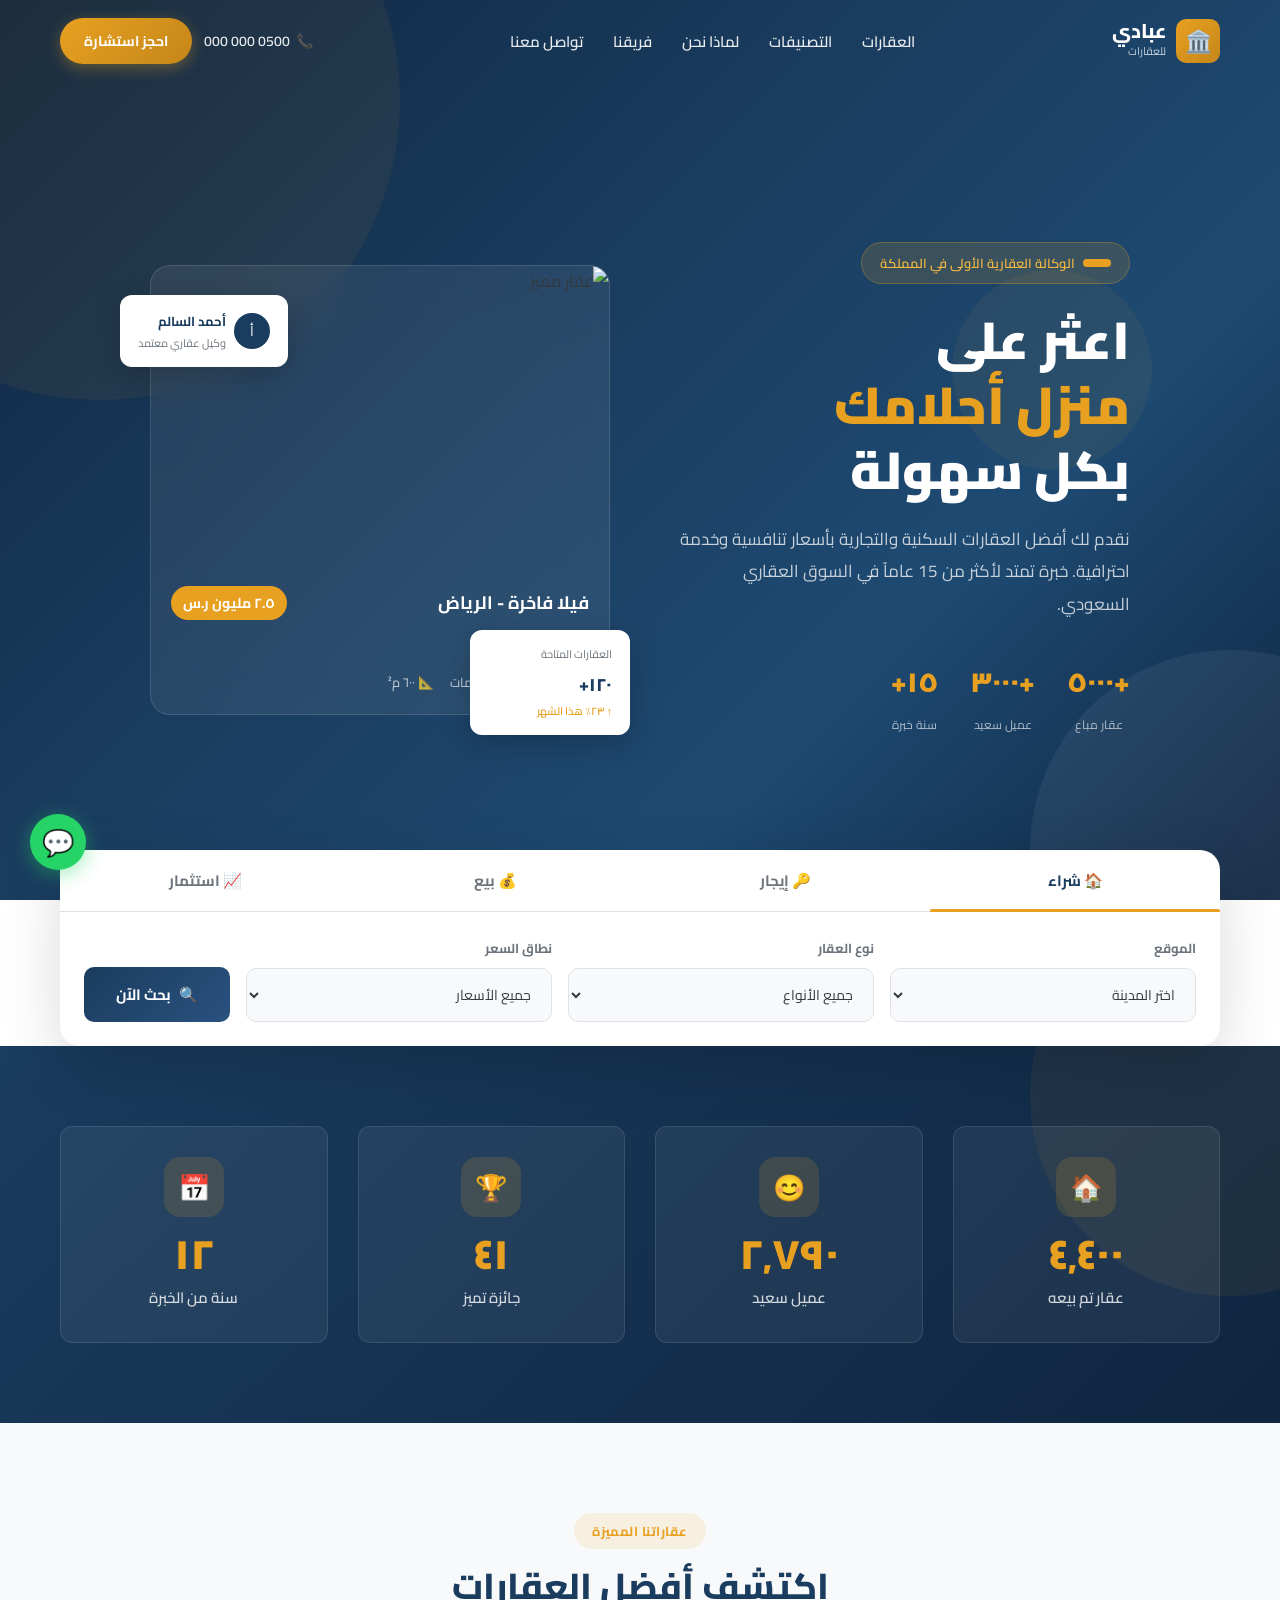
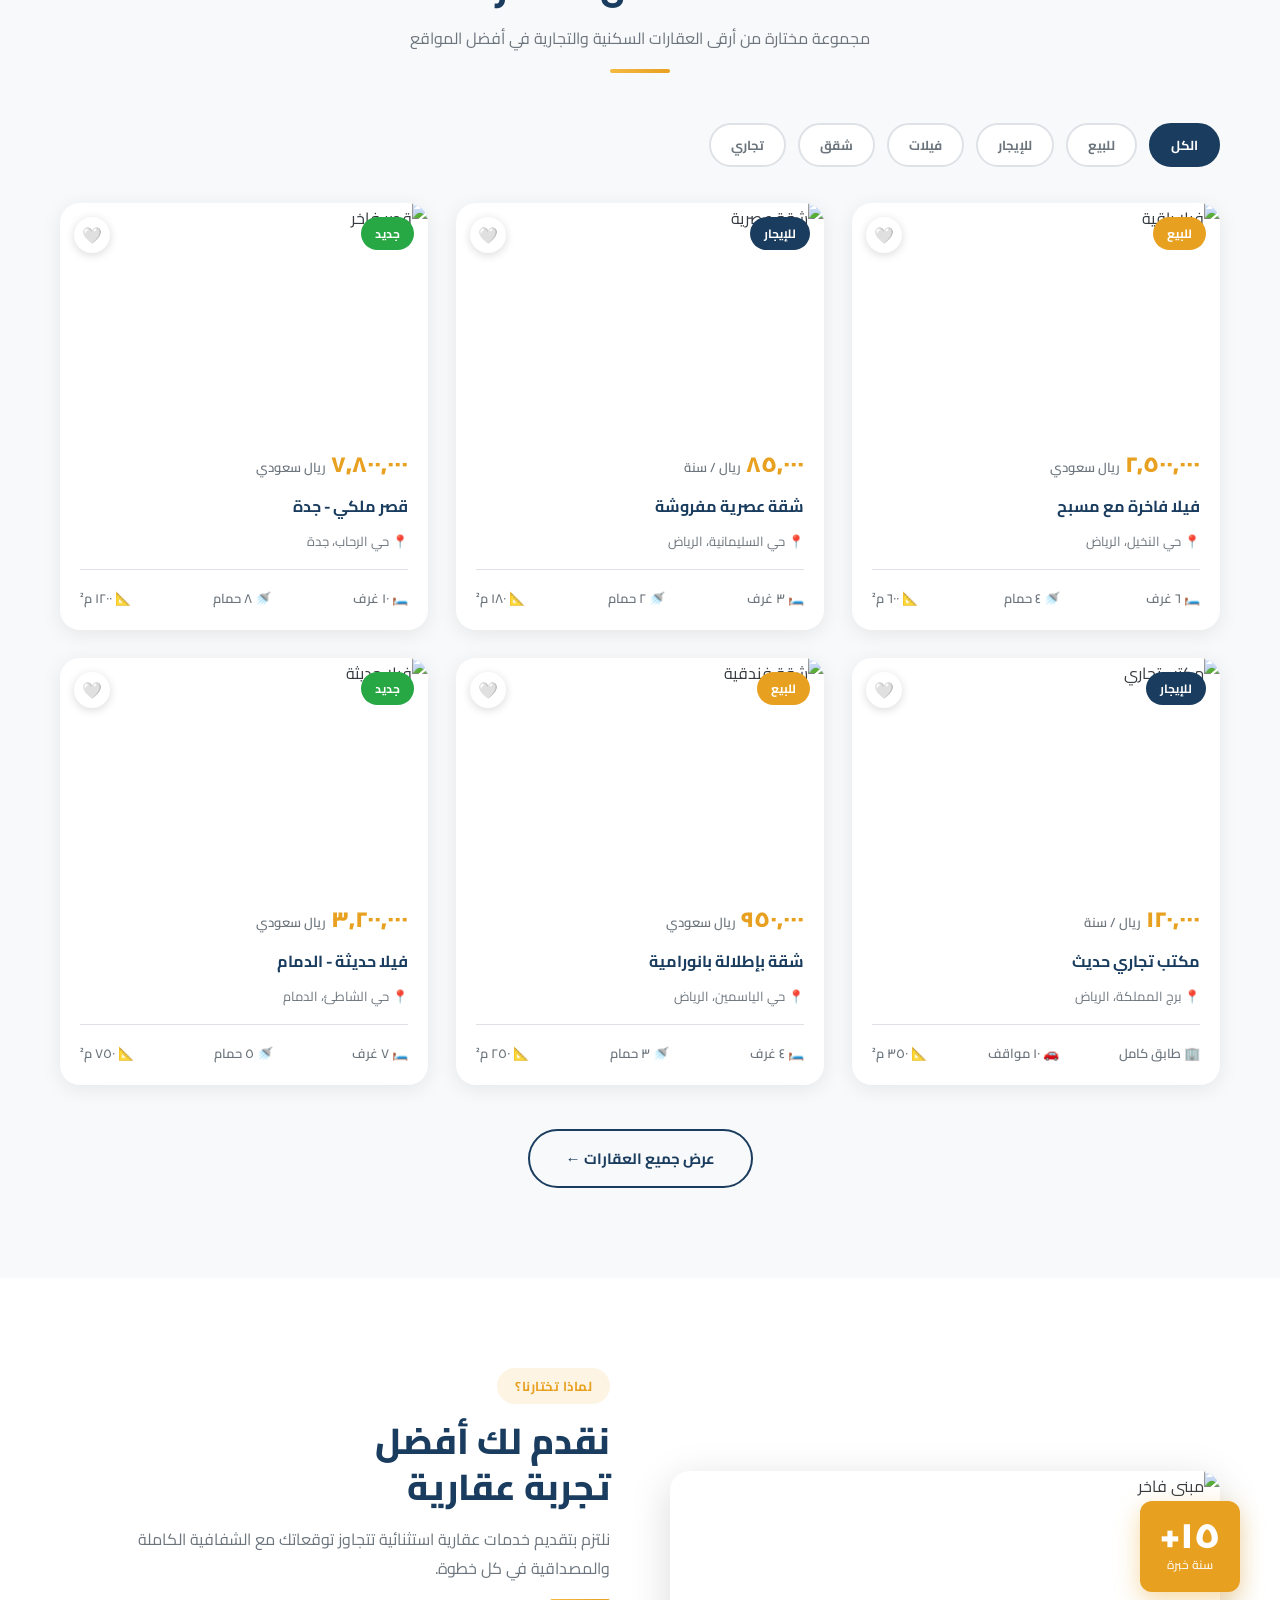
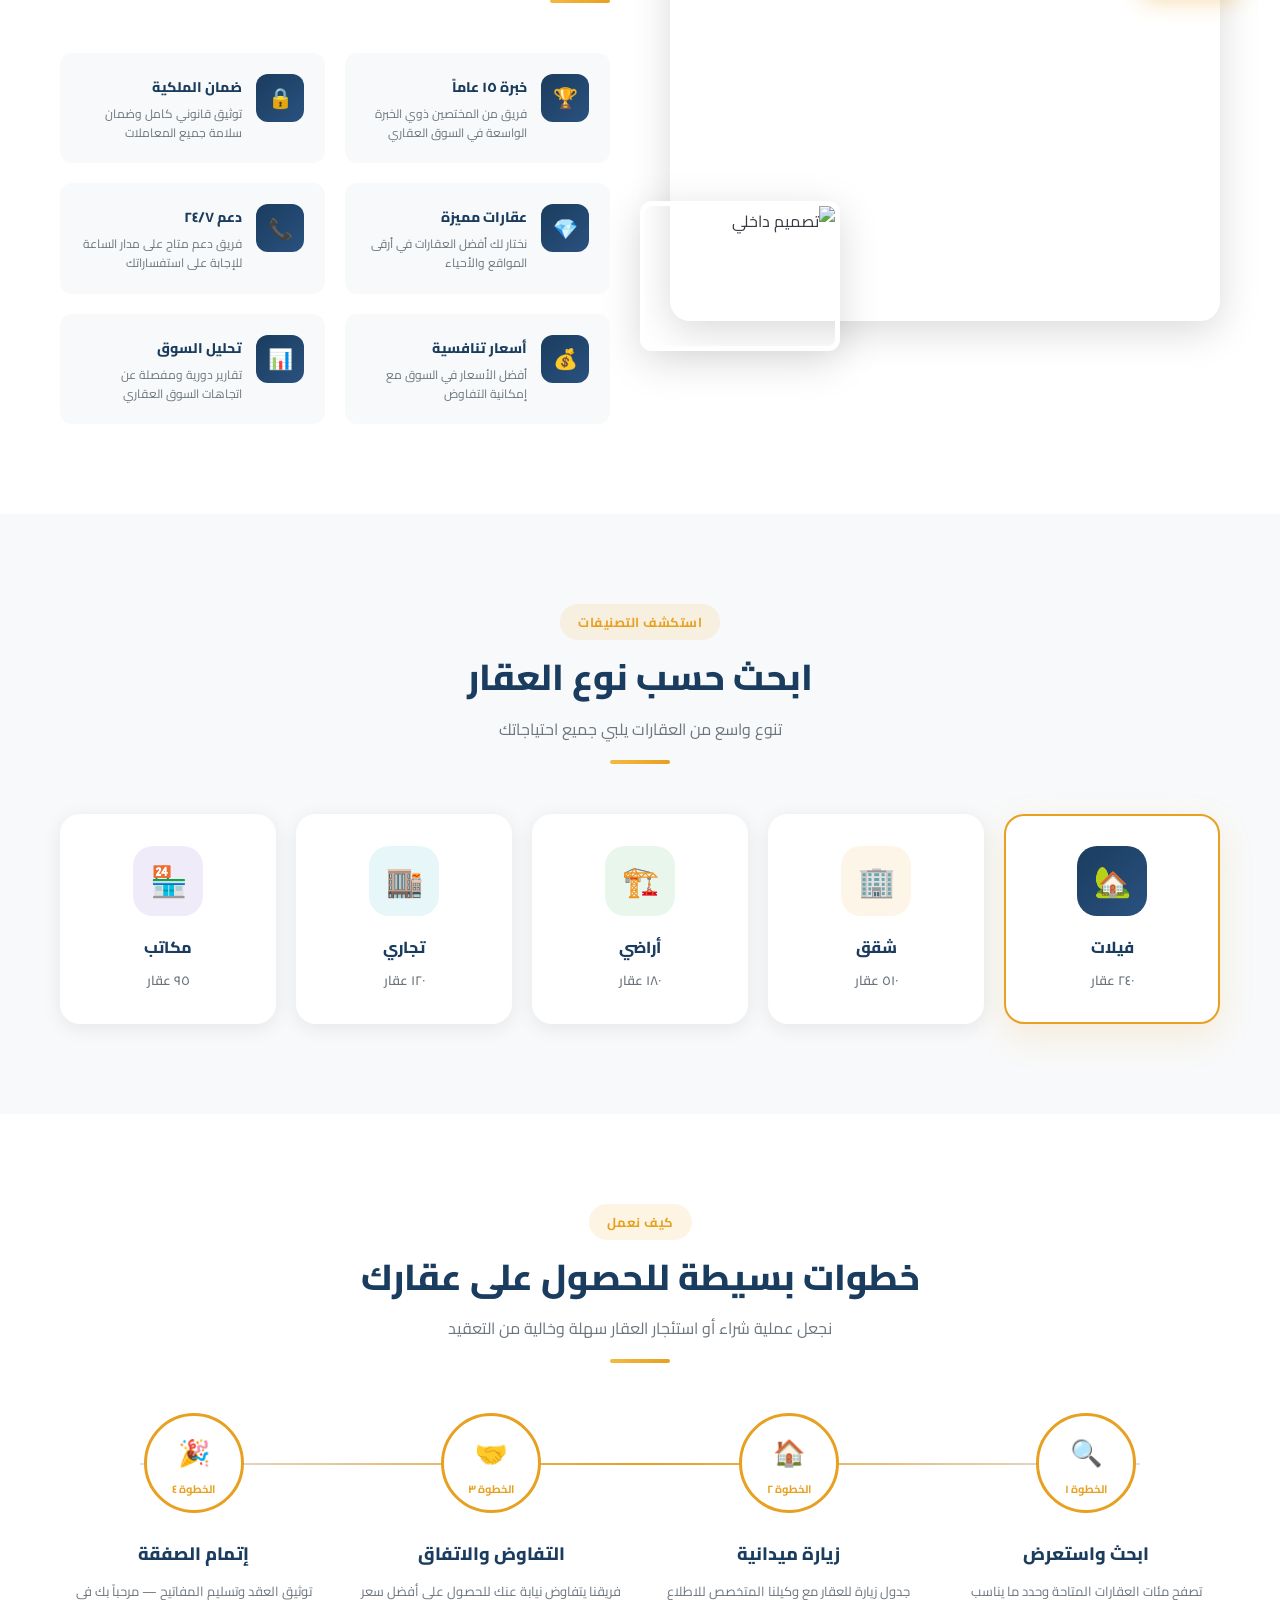
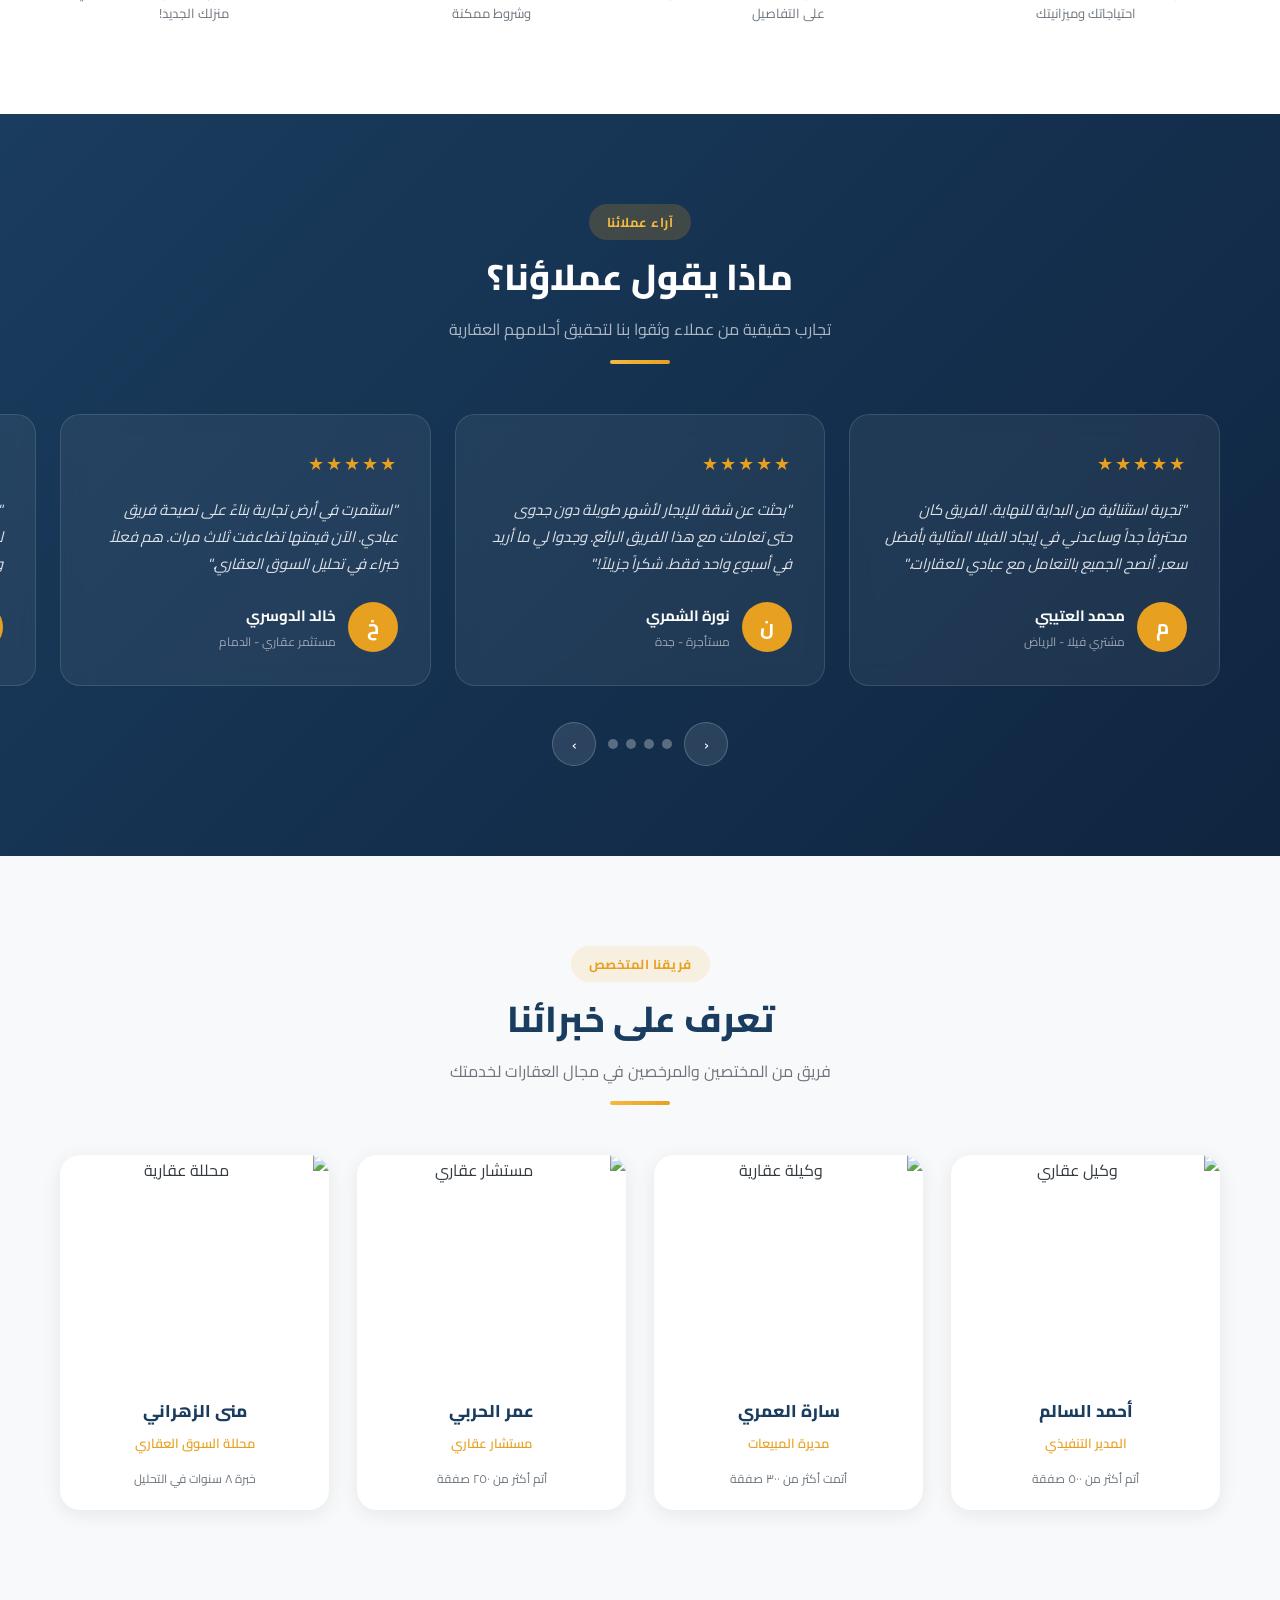
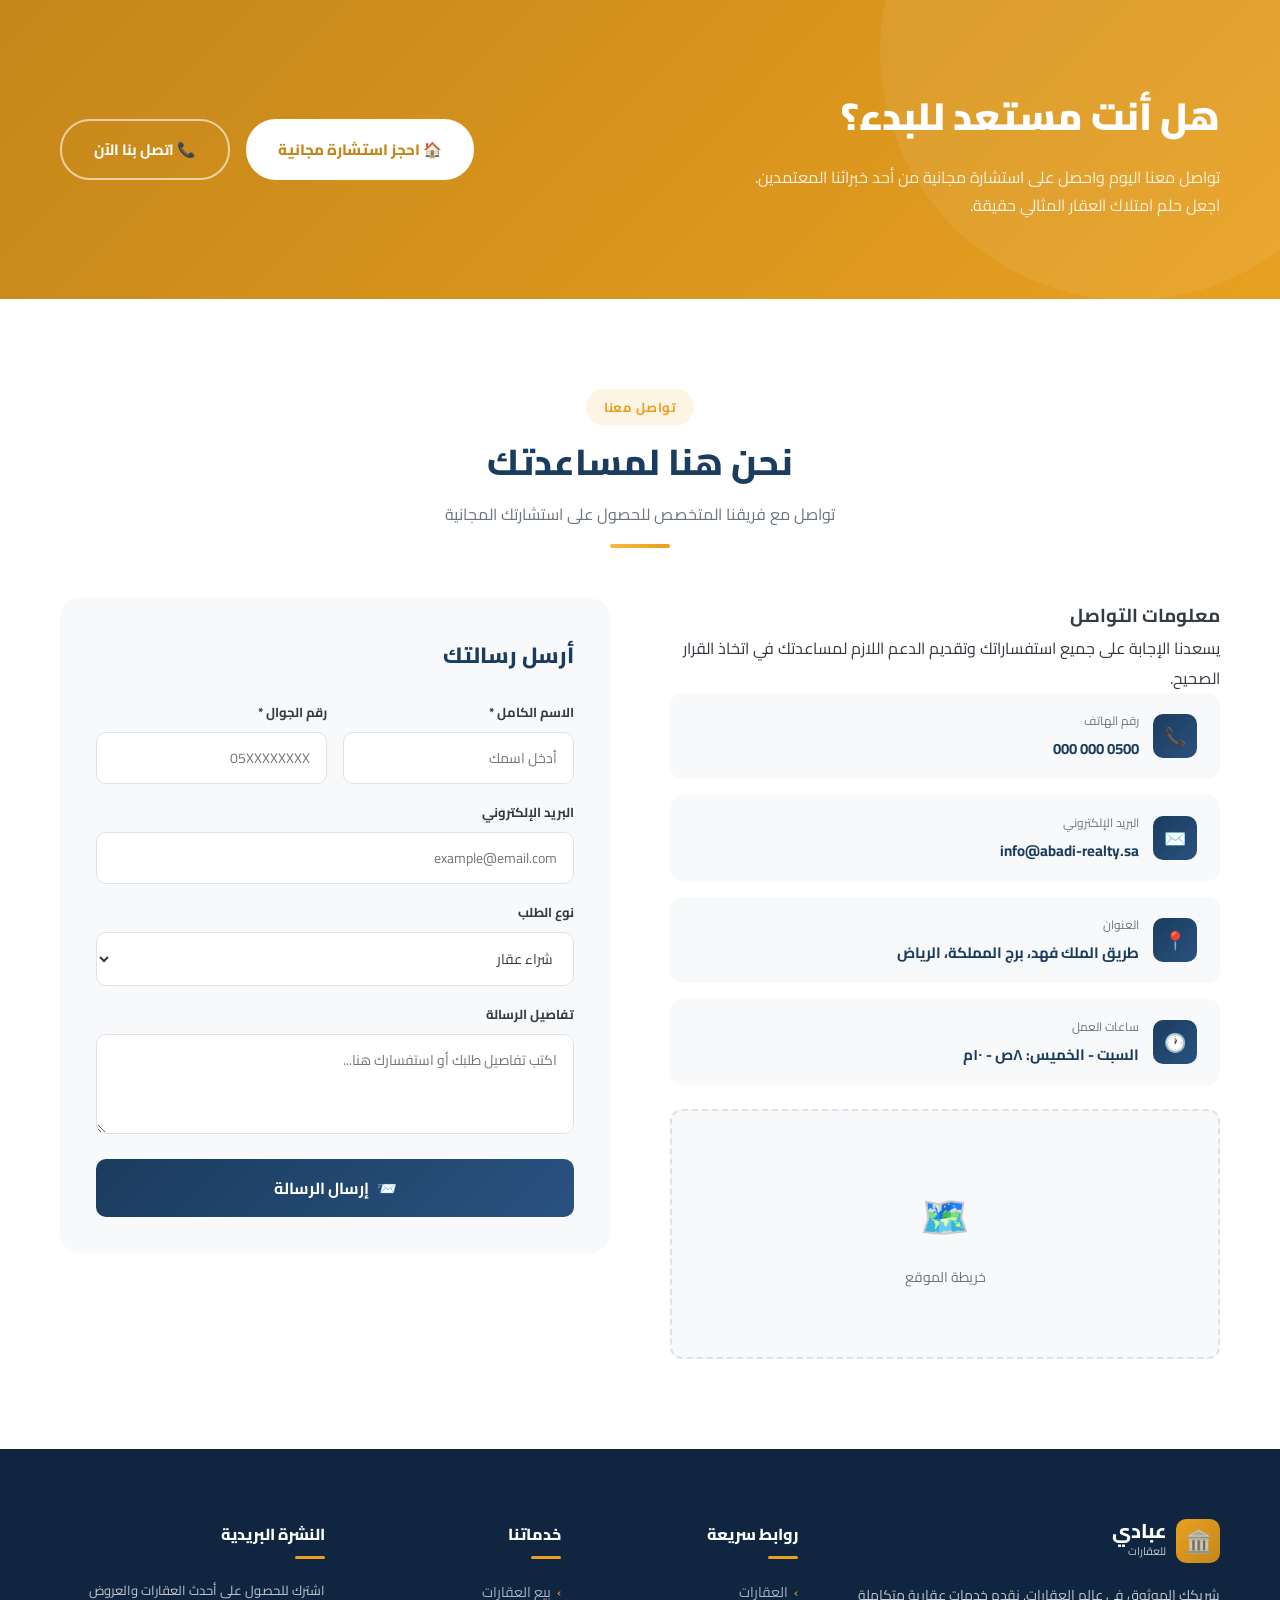
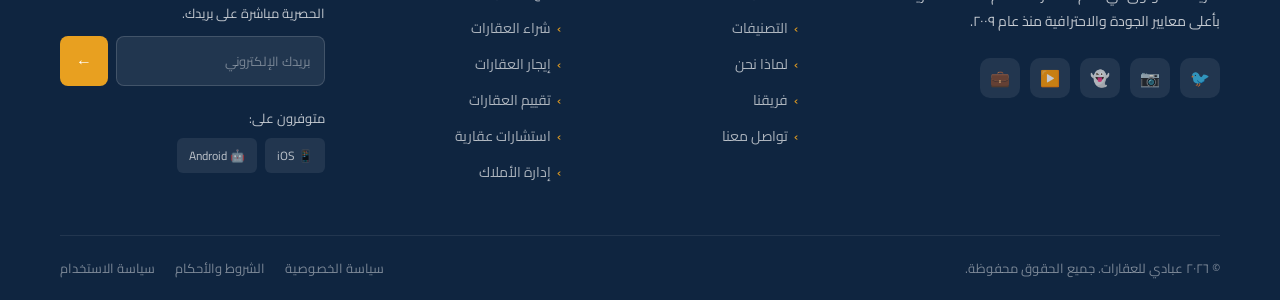
==== index.html @ 27e3ebcc "feat: add professional Arabic real estate website Full RTL Arabic real estate site with hero, proper" ====
<!DOCTYPE html>
<html lang="ar" dir="rtl">
<head>
  <meta charset="UTF-8">
  <meta name="viewport" content="width=device-width, initial-scale=1.0">
  <meta name="description" content="عبادي للعقارات - شريكك الموثوق في عالم العقارات. أفضل العقارات السكنية والتجارية في المملكة العربية السعودية">
  <title>عبادي للعقارات | نحو مستقبل أفضل</title>

  <!-- Google Fonts -->
  <link rel="preconnect" href="https://fonts.googleapis.com">
  <link rel="preconnect" href="https://fonts.gstatic.com" crossorigin>
  <link href="https://fonts.googleapis.com/css2?family=Cairo:wght@400;500;600;700;800;900&display=swap" rel="stylesheet">

  <link rel="stylesheet" href="css/style.css">
</head>
<body>

<!-- ===== NAVBAR ===== -->
<nav id="navbar">
  <div class="container">
    <div class="nav-inner">
      <a href="#" class="logo">
        <div class="logo-icon">🏛️</div>
        <div class="logo-text">
          <span class="brand">عبادي</span>
          <span class="sub">للعقارات</span>
        </div>
      </a>

      <ul class="nav-links">
        <li><a href="#properties">العقارات</a></li>
        <li><a href="#categories">التصنيفات</a></li>
        <li><a href="#why-us">لماذا نحن</a></li>
        <li><a href="#team">فريقنا</a></li>
        <li><a href="#contact">تواصل معنا</a></li>
      </ul>

      <div class="nav-cta">
        <a href="tel:+966500000000" class="btn-phone">
          <span>📞</span> 0500 000 000
        </a>
        <a href="#contact" class="btn-primary">احجز استشارة</a>
      </div>

      <button class="hamburger" aria-label="القائمة">
        <span></span><span></span><span></span>
      </button>
    </div>
  </div>
</nav>

<!-- Mobile Menu -->
<div class="mobile-menu">
  <div class="mm-close"><button>✕</button></div>
  <div class="logo" style="margin-bottom:24px">
    <div class="logo-icon">🏛️</div>
    <div class="logo-text">
      <span class="brand" style="color:#1a3c5e">عبادي</span>
      <span class="sub" style="color:#6c757d">للعقارات</span>
    </div>
  </div>
  <nav>
    <a href="#properties">🏠 العقارات</a>
    <a href="#categories">🏷️ التصنيفات</a>
    <a href="#why-us">⭐ لماذا نحن</a>
    <a href="#process">📋 كيف نعمل</a>
    <a href="#team">👥 فريقنا</a>
    <a href="#contact">📞 تواصل معنا</a>
  </nav>
  <a href="tel:+966500000000" class="btn-primary" style="margin-top:24px;display:flex;align-items:center;justify-content:center;gap:8px">📞 اتصل الآن</a>
</div>
<div class="menu-overlay"></div>

<!-- ===== HERO ===== -->
<section id="hero">
  <div class="hero-shapes">
    <div class="shape shape-1"></div>
    <div class="shape shape-2"></div>
    <div class="shape shape-3"></div>
  </div>

  <div class="container">
    <div class="hero-grid">
      <div class="hero-content">
        <div class="hero-badge">
          <span class="dot"></span>
          الوكالة العقارية الأولى في المملكة
        </div>

        <h1>
          اعثر على<br>
          <span>منزل أحلامك</span><br>
          بكل سهولة
        </h1>

        <p>نقدم لك أفضل العقارات السكنية والتجارية بأسعار تنافسية وخدمة احترافية. خبرة تمتد لأكثر من 15 عاماً في السوق العقاري السعودي.</p>

        <div class="hero-stats">
          <div class="h-stat">
            <span class="num">+٥٠٠٠</span>
            <span class="lbl">عقار مباع</span>
          </div>
          <div class="h-stat">
            <span class="num">+٣٠٠٠</span>
            <span class="lbl">عميل سعيد</span>
          </div>
          <div class="h-stat">
            <span class="num">١٥+</span>
            <span class="lbl">سنة خبرة</span>
          </div>
        </div>
      </div>

      <div class="hero-visual">
        <div class="hero-card-main">
          <img src="https://images.unsplash.com/photo-1613977257363-707ba9348227?w=600&q=80" alt="عقار مميز">
          <div class="hero-card-info">
            <div class="hci-top">
              <h3>فيلا فاخرة - الرياض</h3>
              <span class="price-tag">٢.٥ مليون ر.س</span>
            </div>
            <div class="hci-location">📍 حي النخيل، الرياض</div>
            <div class="hci-features">
              <span>🛏️ ٦ غرف</span>
              <span>🚿 ٤ حمامات</span>
              <span>📐 ٦٠٠ م²</span>
            </div>
          </div>
        </div>

        <div class="floating-card floating-card-1">
          <div class="fc-label">العقارات المتاحة</div>
          <div class="fc-value">١٢٠+</div>
          <div class="fc-sub">↑ ٢٣٪ هذا الشهر</div>
        </div>

        <div class="floating-card floating-card-2">
          <div class="fc-avatar">
            <div class="av">أ</div>
            <div class="info">
              <div class="name">أحمد السالم</div>
              <div class="role">وكيل عقاري معتمد</div>
            </div>
          </div>
        </div>
      </div>
    </div>
  </div>
</section>

<!-- ===== SEARCH BOX ===== -->
<section id="search-section">
  <div class="container">
    <div class="search-box fade-in">
      <div class="search-tabs">
        <button class="stab active" data-type="buy">🏠 شراء</button>
        <button class="stab" data-type="rent">🔑 إيجار</button>
        <button class="stab" data-type="sell">💰 بيع</button>
        <button class="stab" data-type="invest">📈 استثمار</button>
      </div>
      <div class="search-form">
        <div class="sf-group">
          <label>الموقع</label>
          <select>
            <option value="">اختر المدينة</option>
            <option>الرياض</option>
            <option>جدة</option>
            <option>مكة المكرمة</option>
            <option>المدينة المنورة</option>
            <option>الدمام</option>
            <option>الخبر</option>
            <option>أبها</option>
          </select>
        </div>
        <div class="sf-group">
          <label>نوع العقار</label>
          <select>
            <option value="">جميع الأنواع</option>
            <option>فيلا</option>
            <option>شقة</option>
            <option>مكتب</option>
            <option>أرض</option>
            <option>مستودع</option>
            <option>محل تجاري</option>
          </select>
        </div>
        <div class="sf-group">
          <label>نطاق السعر</label>
          <select>
            <option value="">جميع الأسعار</option>
            <option>أقل من ٥٠٠ ألف</option>
            <option>٥٠٠ ألف - مليون</option>
            <option>مليون - ٢ مليون</option>
            <option>٢ - ٥ مليون</option>
            <option>أكثر من ٥ مليون</option>
          </select>
        </div>
        <button class="btn-search">
          <span>🔍</span> بحث الآن
        </button>
      </div>
    </div>
  </div>
</section>

<!-- ===== STATS ===== -->
<section id="stats">
  <div class="container">
    <div class="stats-grid">
      <div class="stat-card fade-in">
        <div class="stat-icon">🏠</div>
        <div class="number" data-target="5000">٠</div>
        <div class="label">عقار تم بيعه</div>
      </div>
      <div class="stat-card fade-in">
        <div class="stat-icon">😊</div>
        <div class="number" data-target="3200">٠</div>
        <div class="label">عميل سعيد</div>
      </div>
      <div class="stat-card fade-in">
        <div class="stat-icon">🏆</div>
        <div class="number" data-target="48">٠</div>
        <div class="label">جائزة تميز</div>
      </div>
      <div class="stat-card fade-in">
        <div class="stat-icon">📅</div>
        <div class="number" data-target="15">٠</div>
        <div class="label">سنة من الخبرة</div>
      </div>
    </div>
  </div>
</section>

<!-- ===== PROPERTIES ===== -->
<section id="properties">
  <div class="container">
    <div class="section-header fade-in">
      <span class="badge">عقاراتنا المميزة</span>
      <h2>اكتشف أفضل العقارات</h2>
      <p>مجموعة مختارة من أرقى العقارات السكنية والتجارية في أفضل المواقع</p>
      <div class="divider"></div>
    </div>

    <div class="filters-bar">
      <button class="filter-btn active" data-filter="all">الكل</button>
      <button class="filter-btn" data-filter="sale">للبيع</button>
      <button class="filter-btn" data-filter="rent">للإيجار</button>
      <button class="filter-btn" data-filter="villa">فيلات</button>
      <button class="filter-btn" data-filter="apartment">شقق</button>
      <button class="filter-btn" data-filter="commercial">تجاري</button>
    </div>

    <div class="properties-grid">

      <!-- Property 1 -->
      <div class="property-card fade-in" data-type="sale">
        <div class="pc-image">
          <img src="https://images.unsplash.com/photo-1613977257363-707ba9348227?w=500&q=75" alt="فيلا راقية">
          <span class="pc-badge badge-sale">للبيع</span>
          <div class="pc-fav">🤍</div>
          <div class="pc-overlay">
            <div class="pc-overlay-btns">
              <button class="btn-details">التفاصيل</button>
              <button class="btn-whatsapp">📱 واتساب</button>
            </div>
          </div>
        </div>
        <div class="pc-body">
          <div class="pc-price">٢,٥٠٠,٠٠٠ <span>ريال سعودي</span></div>
          <h3 class="pc-title">فيلا فاخرة مع مسبح</h3>
          <div class="pc-location">📍 حي النخيل، الرياض</div>
          <div class="pc-divider"></div>
          <div class="pc-features">
            <span>🛏️ ٦ غرف</span>
            <span>🚿 ٤ حمام</span>
            <span>📐 ٦٠٠ م²</span>
          </div>
        </div>
      </div>

      <!-- Property 2 -->
      <div class="property-card fade-in" data-type="rent">
        <div class="pc-image">
          <img src="https://images.unsplash.com/photo-1560448204-e02f11c3d0e2?w=500&q=75" alt="شقة عصرية">
          <span class="pc-badge badge-rent">للإيجار</span>
          <div class="pc-fav">🤍</div>
          <div class="pc-overlay">
            <div class="pc-overlay-btns">
              <button class="btn-details">التفاصيل</button>
              <button class="btn-whatsapp">📱 واتساب</button>
            </div>
          </div>
        </div>
        <div class="pc-body">
          <div class="pc-price">٨٥,٠٠٠ <span>ريال / سنة</span></div>
          <h3 class="pc-title">شقة عصرية مفروشة</h3>
          <div class="pc-location">📍 حي السليمانية، الرياض</div>
          <div class="pc-divider"></div>
          <div class="pc-features">
            <span>🛏️ ٣ غرف</span>
            <span>🚿 ٢ حمام</span>
            <span>📐 ١٨٠ م²</span>
          </div>
        </div>
      </div>

      <!-- Property 3 -->
      <div class="property-card fade-in" data-type="sale">
        <div class="pc-image">
          <img src="https://images.unsplash.com/photo-1512917774080-9991f1c4c750?w=500&q=75" alt="قصر فاخر">
          <span class="pc-badge badge-new">جديد</span>
          <div class="pc-fav">🤍</div>
          <div class="pc-overlay">
            <div class="pc-overlay-btns">
              <button class="btn-details">التفاصيل</button>
              <button class="btn-whatsapp">📱 واتساب</button>
            </div>
          </div>
        </div>
        <div class="pc-body">
          <div class="pc-price">٧,٨٠٠,٠٠٠ <span>ريال سعودي</span></div>
          <h3 class="pc-title">قصر ملكي - جدة</h3>
          <div class="pc-location">📍 حي الرحاب، جدة</div>
          <div class="pc-divider"></div>
          <div class="pc-features">
            <span>🛏️ ١٠ غرف</span>
            <span>🚿 ٨ حمام</span>
            <span>📐 ١٢٠٠ م²</span>
          </div>
        </div>
      </div>

      <!-- Property 4 -->
      <div class="property-card fade-in" data-type="commercial">
        <div class="pc-image">
          <img src="https://images.unsplash.com/photo-1497366216548-37526070297c?w=500&q=75" alt="مكتب تجاري">
          <span class="pc-badge badge-rent">للإيجار</span>
          <div class="pc-fav">🤍</div>
          <div class="pc-overlay">
            <div class="pc-overlay-btns">
              <button class="btn-details">التفاصيل</button>
              <button class="btn-whatsapp">📱 واتساب</button>
            </div>
          </div>
        </div>
        <div class="pc-body">
          <div class="pc-price">١٢٠,٠٠٠ <span>ريال / سنة</span></div>
          <h3 class="pc-title">مكتب تجاري حديث</h3>
          <div class="pc-location">📍 برج المملكة، الرياض</div>
          <div class="pc-divider"></div>
          <div class="pc-features">
            <span>🏢 طابق كامل</span>
            <span>🚗 ١٠ مواقف</span>
            <span>📐 ٣٥٠ م²</span>
          </div>
        </div>
      </div>

      <!-- Property 5 -->
      <div class="property-card fade-in" data-type="apartment">
        <div class="pc-image">
          <img src="https://images.unsplash.com/photo-1502672260266-1c1ef2d93688?w=500&q=75" alt="شقة فندقية">
          <span class="pc-badge badge-sale">للبيع</span>
          <div class="pc-fav">🤍</div>
          <div class="pc-overlay">
            <div class="pc-overlay-btns">
              <button class="btn-details">التفاصيل</button>
              <button class="btn-whatsapp">📱 واتساب</button>
            </div>
          </div>
        </div>
        <div class="pc-body">
          <div class="pc-price">٩٥٠,٠٠٠ <span>ريال سعودي</span></div>
          <h3 class="pc-title">شقة بإطلالة بانورامية</h3>
          <div class="pc-location">📍 حي الياسمين، الرياض</div>
          <div class="pc-divider"></div>
          <div class="pc-features">
            <span>🛏️ ٤ غرف</span>
            <span>🚿 ٣ حمام</span>
            <span>📐 ٢٥٠ م²</span>
          </div>
        </div>
      </div>

      <!-- Property 6 -->
      <div class="property-card fade-in" data-type="villa">
        <div class="pc-image">
          <img src="https://images.unsplash.com/photo-1600596542815-ffad4c1539a9?w=500&q=75" alt="فيلا حديثة">
          <span class="pc-badge badge-new">جديد</span>
          <div class="pc-fav">🤍</div>
          <div class="pc-overlay">
            <div class="pc-overlay-btns">
              <button class="btn-details">التفاصيل</button>
              <button class="btn-whatsapp">📱 واتساب</button>
            </div>
          </div>
        </div>
        <div class="pc-body">
          <div class="pc-price">٣,٢٠٠,٠٠٠ <span>ريال سعودي</span></div>
          <h3 class="pc-title">فيلا حديثة - الدمام</h3>
          <div class="pc-location">📍 حي الشاطئ، الدمام</div>
          <div class="pc-divider"></div>
          <div class="pc-features">
            <span>🛏️ ٧ غرف</span>
            <span>🚿 ٥ حمام</span>
            <span>📐 ٧٥٠ م²</span>
          </div>
        </div>
      </div>

    </div>

    <div class="view-all-wrap fade-in">
      <button class="btn-outline">عرض جميع العقارات ←</button>
    </div>
  </div>
</section>

<!-- ===== WHY US ===== -->
<section id="why-us">
  <div class="container">
    <div class="why-grid">
      <div class="why-visual fade-in">
        <div class="why-img-main">
          <img src="https://images.unsplash.com/photo-1560520653-9e0e4c89eb11?w=600&q=80" alt="مبنى فاخر">
        </div>
        <div class="why-img-secondary">
          <img src="https://images.unsplash.com/photo-1582268611958-ebfd161ef9cf?w=300&q=75" alt="تصميم داخلي">
        </div>
        <div class="why-exp-badge">
          <div class="exp-num">١٥+</div>
          <div class="exp-text">سنة خبرة</div>
        </div>
      </div>

      <div class="fade-in">
        <div class="section-header" style="text-align:right">
          <span class="badge">لماذا تختارنا؟</span>
          <h2>نقدم لك أفضل<br>تجربة عقارية</h2>
          <p>نلتزم بتقديم خدمات عقارية استثنائية تتجاوز توقعاتك مع الشفافية الكاملة والمصداقية في كل خطوة.</p>
          <div class="divider" style="margin-right:0"></div>
        </div>

        <div class="features-list">
          <div class="feature-item">
            <div class="fi-icon">🏆</div>
            <div class="fi-text">
              <h4>خبرة ١٥ عاماً</h4>
              <p>فريق من المختصين ذوي الخبرة الواسعة في السوق العقاري</p>
            </div>
          </div>
          <div class="feature-item">
            <div class="fi-icon">🔒</div>
            <div class="fi-text">
              <h4>ضمان الملكية</h4>
              <p>توثيق قانوني كامل وضمان سلامة جميع المعاملات</p>
            </div>
          </div>
          <div class="feature-item">
            <div class="fi-icon">💎</div>
            <div class="fi-text">
              <h4>عقارات مميزة</h4>
              <p>نختار لك أفضل العقارات في أرقى المواقع والأحياء</p>
            </div>
          </div>
          <div class="feature-item">
            <div class="fi-icon">📞</div>
            <div class="fi-text">
              <h4>دعم ٢٤/٧</h4>
              <p>فريق دعم متاح على مدار الساعة للإجابة على استفساراتك</p>
            </div>
          </div>
          <div class="feature-item">
            <div class="fi-icon">💰</div>
            <div class="fi-text">
              <h4>أسعار تنافسية</h4>
              <p>أفضل الأسعار في السوق مع إمكانية التفاوض</p>
            </div>
          </div>
          <div class="feature-item">
            <div class="fi-icon">📊</div>
            <div class="fi-text">
              <h4>تحليل السوق</h4>
              <p>تقارير دورية ومفصلة عن اتجاهات السوق العقاري</p>
            </div>
          </div>
        </div>
      </div>
    </div>
  </div>
</section>

<!-- ===== CATEGORIES ===== -->
<section id="categories">
  <div class="container">
    <div class="section-header fade-in">
      <span class="badge">استكشف التصنيفات</span>
      <h2>ابحث حسب نوع العقار</h2>
      <p>تنوع واسع من العقارات يلبي جميع احتياجاتك</p>
      <div class="divider"></div>
    </div>

    <div class="categories-grid">
      <div class="category-card fade-in active">
        <div class="cat-icon" style="background:rgba(26,60,94,0.1)">🏡</div>
        <h3>فيلات</h3>
        <div class="count">٢٤٠ عقار</div>
      </div>
      <div class="category-card fade-in">
        <div class="cat-icon" style="background:rgba(232,160,32,0.1)">🏢</div>
        <h3>شقق</h3>
        <div class="count">٥١٠ عقار</div>
      </div>
      <div class="category-card fade-in">
        <div class="cat-icon" style="background:rgba(40,167,69,0.1)">🏗️</div>
        <h3>أراضي</h3>
        <div class="count">١٨٠ عقار</div>
      </div>
      <div class="category-card fade-in">
        <div class="cat-icon" style="background:rgba(23,162,184,0.1)">🏬</div>
        <h3>تجاري</h3>
        <div class="count">١٢٠ عقار</div>
      </div>
      <div class="category-card fade-in">
        <div class="cat-icon" style="background:rgba(111,66,193,0.1)">🏪</div>
        <h3>مكاتب</h3>
        <div class="count">٩٥ عقار</div>
      </div>
    </div>
  </div>
</section>

<!-- ===== PROCESS ===== -->
<section id="process">
  <div class="container">
    <div class="section-header fade-in">
      <span class="badge">كيف نعمل</span>
      <h2>خطوات بسيطة للحصول على عقارك</h2>
      <p>نجعل عملية شراء أو استئجار العقار سهلة وخالية من التعقيد</p>
      <div class="divider"></div>
    </div>

    <div class="process-steps">
      <div class="step-card fade-in">
        <div class="step-num">
          🔍
          <span class="num-text">الخطوة ١</span>
        </div>
        <h3>ابحث واستعرض</h3>
        <p>تصفح مئات العقارات المتاحة وحدد ما يناسب احتياجاتك وميزانيتك</p>
      </div>
      <div class="step-card fade-in">
        <div class="step-num">
          🏠
          <span class="num-text">الخطوة ٢</span>
        </div>
        <h3>زيارة ميدانية</h3>
        <p>جدول زيارة للعقار مع وكيلنا المتخصص للاطلاع على التفاصيل</p>
      </div>
      <div class="step-card fade-in">
        <div class="step-num">
          🤝
          <span class="num-text">الخطوة ٣</span>
        </div>
        <h3>التفاوض والاتفاق</h3>
        <p>فريقنا يتفاوض نيابة عنك للحصول على أفضل سعر وشروط ممكنة</p>
      </div>
      <div class="step-card fade-in">
        <div class="step-num">
          🎉
          <span class="num-text">الخطوة ٤</span>
        </div>
        <h3>إتمام الصفقة</h3>
        <p>توثيق العقد وتسليم المفاتيح — مرحباً بك في منزلك الجديد!</p>
      </div>
    </div>
  </div>
</section>

<!-- ===== TESTIMONIALS ===== -->
<section id="testimonials">
  <div class="container">
    <div class="section-header fade-in">
      <span class="badge" style="background:rgba(232,160,32,0.2);color:var(--accent-light)">آراء عملائنا</span>
      <h2 style="color:white">ماذا يقول عملاؤنا؟</h2>
      <p style="color:rgba(255,255,255,0.65)">تجارب حقيقية من عملاء وثقوا بنا لتحقيق أحلامهم العقارية</p>
      <div class="divider"></div>
    </div>

    <div class="testimonials-slider">
      <div class="testimonials-track">

        <div class="testimonial-card">
          <div class="tc-stars">★★★★★</div>
          <p class="tc-text">"تجربة استثنائية من البداية للنهاية. الفريق كان محترفاً جداً وساعدني في إيجاد الفيلا المثالية بأفضل سعر. أنصح الجميع بالتعامل مع عبادي للعقارات."</p>
          <div class="tc-author">
            <div class="tc-avatar">م</div>
            <div class="tc-info">
              <div class="name">محمد العتيبي</div>
              <div class="role">مشتري فيلا - الرياض</div>
            </div>
          </div>
        </div>

        <div class="testimonial-card">
          <div class="tc-stars">★★★★★</div>
          <p class="tc-text">"بحثت عن شقة للإيجار لأشهر طويلة دون جدوى حتى تعاملت مع هذا الفريق الرائع. وجدوا لي ما أريد في أسبوع واحد فقط. شكراً جزيلاً!"</p>
          <div class="tc-author">
            <div class="tc-avatar">ن</div>
            <div class="tc-info">
              <div class="name">نورة الشمري</div>
              <div class="role">مستأجرة - جدة</div>
            </div>
          </div>
        </div>

        <div class="testimonial-card">
          <div class="tc-stars">★★★★★</div>
          <p class="tc-text">"استثمرت في أرض تجارية بناءً على نصيحة فريق عبادي. الآن قيمتها تضاعفت ثلاث مرات. هم فعلاً خبراء في تحليل السوق العقاري."</p>
          <div class="tc-author">
            <div class="tc-avatar">خ</div>
            <div class="tc-info">
              <div class="name">خالد الدوسري</div>
              <div class="role">مستثمر عقاري - الدمام</div>
            </div>
          </div>
        </div>

        <div class="testimonial-card">
          <div class="tc-stars">★★★★★</div>
          <p class="tc-text">"أفضل قرار اتخذته هو الاستعانة بعبادي للعقارات لبيع منزلي. باعوه بسعر أعلى بكثير مما كنت أتوقع وفي وقت قياسي."</p>
          <div class="tc-author">
            <div class="tc-avatar">ف</div>
            <div class="tc-info">
              <div class="name">فهد القحطاني</div>
              <div class="role">بائع عقار - الرياض</div>
            </div>
          </div>
        </div>

      </div>

      <div class="slider-controls">
        <button class="slider-btn prev">‹</button>
        <div class="slider-dots">
          <div class="dot active"></div>
          <div class="dot"></div>
          <div class="dot"></div>
          <div class="dot"></div>
        </div>
        <button class="slider-btn next">›</button>
      </div>
    </div>
  </div>
</section>

<!-- ===== TEAM ===== -->
<section id="team">
  <div class="container">
    <div class="section-header fade-in">
      <span class="badge">فريقنا المتخصص</span>
      <h2>تعرف على خبرائنا</h2>
      <p>فريق من المختصين والمرخصين في مجال العقارات لخدمتك</p>
      <div class="divider"></div>
    </div>

    <div class="team-grid">
      <div class="team-card fade-in">
        <div class="team-img">
          <img src="https://images.unsplash.com/photo-1500648767791-00dcc994a43e?w=400&q=75" alt="وكيل عقاري">
          <div class="team-social">
            <a href="#">💼</a>
            <a href="#">📱</a>
            <a href="#">✉️</a>
          </div>
        </div>
        <div class="team-body">
          <h3>أحمد السالم</h3>
          <div class="role">المدير التنفيذي</div>
          <div class="deals">أتم أكثر من ٥٠٠ صفقة</div>
        </div>
      </div>

      <div class="team-card fade-in">
        <div class="team-img">
          <img src="https://images.unsplash.com/photo-1573496359142-b8d87734a5a2?w=400&q=75" alt="وكيلة عقارية">
          <div class="team-social">
            <a href="#">💼</a>
            <a href="#">📱</a>
            <a href="#">✉️</a>
          </div>
        </div>
        <div class="team-body">
          <h3>سارة العمري</h3>
          <div class="role">مديرة المبيعات</div>
          <div class="deals">أتمت أكثر من ٣٠٠ صفقة</div>
        </div>
      </div>

      <div class="team-card fade-in">
        <div class="team-img">
          <img src="https://images.unsplash.com/photo-1472099645785-5658abf4ff4e?w=400&q=75" alt="مستشار عقاري">
          <div class="team-social">
            <a href="#">💼</a>
            <a href="#">📱</a>
            <a href="#">✉️</a>
          </div>
        </div>
        <div class="team-body">
          <h3>عمر الحربي</h3>
          <div class="role">مستشار عقاري</div>
          <div class="deals">أتم أكثر من ٢٥٠ صفقة</div>
        </div>
      </div>

      <div class="team-card fade-in">
        <div class="team-img">
          <img src="https://images.unsplash.com/photo-1580489944761-15a19d654956?w=400&q=75" alt="محللة عقارية">
          <div class="team-social">
            <a href="#">💼</a>
            <a href="#">📱</a>
            <a href="#">✉️</a>
          </div>
        </div>
        <div class="team-body">
          <h3>منى الزهراني</h3>
          <div class="role">محللة السوق العقاري</div>
          <div class="deals">خبرة ٨ سنوات في التحليل</div>
        </div>
      </div>
    </div>
  </div>
</section>

<!-- ===== CTA BANNER ===== -->
<section id="cta">
  <div class="container">
    <div class="cta-content">
      <div class="cta-text">
        <h2>هل أنت مستعد للبدء؟</h2>
        <p>تواصل معنا اليوم واحصل على استشارة مجانية من أحد خبرائنا المعتمدين. اجعل حلم امتلاك العقار المثالي حقيقة.</p>
      </div>
      <div class="cta-actions">
        <button class="btn-white" onclick="document.getElementById('contact').scrollIntoView({behavior:'smooth'})">
          🏠 احجز استشارة مجانية
        </button>
        <button class="btn-outline-white" onclick="window.open('tel:+966500000000')">
          📞 اتصل بنا الآن
        </button>
      </div>
    </div>
  </div>
</section>

<!-- ===== CONTACT ===== -->
<section id="contact">
  <div class="container">
    <div class="section-header fade-in">
      <span class="badge">تواصل معنا</span>
      <h2>نحن هنا لمساعدتك</h2>
      <p>تواصل مع فريقنا المتخصص للحصول على استشارتك المجانية</p>
      <div class="divider"></div>
    </div>

    <div class="contact-grid">
      <div class="fade-in">
        <h3>معلومات التواصل</h3>
        <p>يسعدنا الإجابة على جميع استفساراتك وتقديم الدعم اللازم لمساعدتك في اتخاذ القرار الصحيح.</p>

        <div class="contact-items">
          <div class="contact-item">
            <div class="ci-icon">📞</div>
            <div class="ci-text">
              <div class="ci-label">رقم الهاتف</div>
              <div class="ci-value">0500 000 000</div>
            </div>
          </div>
          <div class="contact-item">
            <div class="ci-icon">✉️</div>
            <div class="ci-text">
              <div class="ci-label">البريد الإلكتروني</div>
              <div class="ci-value">info@abadi-realty.sa</div>
            </div>
          </div>
          <div class="contact-item">
            <div class="ci-icon">📍</div>
            <div class="ci-text">
              <div class="ci-label">العنوان</div>
              <div class="ci-value">طريق الملك فهد، برج المملكة، الرياض</div>
            </div>
          </div>
          <div class="contact-item">
            <div class="ci-icon">🕐</div>
            <div class="ci-text">
              <div class="ci-label">ساعات العمل</div>
              <div class="ci-value">السبت - الخميس: ٨ص - ١٠م</div>
            </div>
          </div>
        </div>

        <div class="map-placeholder">
          🗺️
          <p>خريطة الموقع</p>
        </div>
      </div>

      <div class="fade-in">
        <div class="contact-form">
          <h3>أرسل رسالتك</h3>
          <form id="contactForm">
            <div class="form-row">
              <div class="form-group">
                <label>الاسم الكامل *</label>
                <input type="text" placeholder="أدخل اسمك" required>
              </div>
              <div class="form-group">
                <label>رقم الجوال *</label>
                <input type="tel" placeholder="05XXXXXXXX" required>
              </div>
            </div>
            <div class="form-group">
              <label>البريد الإلكتروني</label>
              <input type="email" placeholder="example@email.com">
            </div>
            <div class="form-group">
              <label>نوع الطلب</label>
              <select>
                <option>شراء عقار</option>
                <option>بيع عقار</option>
                <option>إيجار عقار</option>
                <option>استشارة عقارية</option>
                <option>تقييم عقار</option>
              </select>
            </div>
            <div class="form-group">
              <label>تفاصيل الرسالة</label>
              <textarea placeholder="اكتب تفاصيل طلبك أو استفسارك هنا..."></textarea>
            </div>
            <button type="submit" class="btn-submit">
              <span>📨</span> إرسال الرسالة
            </button>
          </form>
        </div>
      </div>
    </div>
  </div>
</section>

<!-- ===== FOOTER ===== -->
<footer>
  <div class="container">
    <div class="footer-grid">
      <div class="footer-brand">
        <div class="logo">
          <div class="logo-icon">🏛️</div>
          <div class="logo-text">
            <span class="brand" style="color:white">عبادي</span>
            <span class="sub">للعقارات</span>
          </div>
        </div>
        <p>شريكك الموثوق في عالم العقارات. نقدم خدمات عقارية متكاملة بأعلى معايير الجودة والاحترافية منذ عام ٢٠٠٩.</p>
        <div class="social-links">
          <a href="#" title="تويتر">🐦</a>
          <a href="#" title="إنستغرام">📷</a>
          <a href="#" title="سناب شات">👻</a>
          <a href="#" title="يوتيوب">▶️</a>
          <a href="#" title="لينكدإن">💼</a>
        </div>
      </div>

      <div class="footer-col">
        <h4>روابط سريعة</h4>
        <ul>
          <li><a href="#properties">العقارات</a></li>
          <li><a href="#categories">التصنيفات</a></li>
          <li><a href="#why-us">لماذا نحن</a></li>
          <li><a href="#team">فريقنا</a></li>
          <li><a href="#contact">تواصل معنا</a></li>
        </ul>
      </div>

      <div class="footer-col">
        <h4>خدماتنا</h4>
        <ul>
          <li><a href="#">بيع العقارات</a></li>
          <li><a href="#">شراء العقارات</a></li>
          <li><a href="#">إيجار العقارات</a></li>
          <li><a href="#">تقييم العقارات</a></li>
          <li><a href="#">استشارات عقارية</a></li>
          <li><a href="#">إدارة الأملاك</a></li>
        </ul>
      </div>

      <div class="footer-col">
        <h4>النشرة البريدية</h4>
        <p style="font-size:13px;line-height:1.7;margin-bottom:4px">اشترك للحصول على أحدث العقارات والعروض الحصرية مباشرة على بريدك.</p>
        <form class="newsletter-form" style="margin-top:12px">
          <input type="email" placeholder="بريدك الإلكتروني" required>
          <button type="submit">←</button>
        </form>
        <div style="margin-top:20px">
          <div style="font-size:13px;color:rgba(255,255,255,0.75);margin-bottom:8px">متوفرون على:</div>
          <div style="display:flex;gap:8px">
            <div style="background:rgba(255,255,255,0.08);padding:6px 12px;border-radius:6px;font-size:12px;color:rgba(255,255,255,0.7)">📱 iOS</div>
            <div style="background:rgba(255,255,255,0.08);padding:6px 12px;border-radius:6px;font-size:12px;color:rgba(255,255,255,0.7)">🤖 Android</div>
          </div>
        </div>
      </div>
    </div>

    <div class="footer-bottom">
      <p>© ٢٠٢٦ عبادي للعقارات. جميع الحقوق محفوظة.</p>
      <div class="footer-bottom-links">
        <a href="#">سياسة الخصوصية</a>
        <a href="#">الشروط والأحكام</a>
        <a href="#">سياسة الاستخدام</a>
      </div>
    </div>
  </div>
</footer>

<!-- WhatsApp Float -->
<a href="https://wa.me/966500000000" class="whatsapp-float" title="تواصل عبر واتساب">💬</a>

<!-- Scroll Top -->
<div class="scroll-top" title="العودة للأعلى">↑</div>

<script src="js/main.js"></script>
</body>
</html>
---- css/style.css ----
/* ===== VARIABLES & RESET ===== */
:root {
  --primary: #1a3c5e;
  --primary-dark: #0f2540;
  --primary-light: #2a5280;
  --accent: #e8a020;
  --accent-dark: #c5871a;
  --accent-light: #f5b940;
  --white: #ffffff;
  --light: #f8f9fa;
  --light-gray: #e9ecef;
  --gray: #6c757d;
  --dark: #212529;
  --text: #343a40;
  --border: #dee2e6;
  --shadow: 0 4px 20px rgba(0,0,0,0.08);
  --shadow-hover: 0 10px 40px rgba(0,0,0,0.15);
  --radius: 12px;
  --radius-lg: 20px;
  --transition: all 0.3s ease;
}

* { margin: 0; padding: 0; box-sizing: border-box; }

html { scroll-behavior: smooth; }

body {
  font-family: 'Cairo', sans-serif;
  direction: rtl;
  color: var(--text);
  background: var(--white);
  overflow-x: hidden;
}

a { text-decoration: none; color: inherit; }
ul { list-style: none; }
img { max-width: 100%; display: block; }
button { cursor: pointer; font-family: 'Cairo', sans-serif; }

.container {
  max-width: 1200px;
  margin: 0 auto;
  padding: 0 20px;
}

.section-header {
  text-align: center;
  margin-bottom: 50px;
}

.section-header .badge {
  display: inline-block;
  background: rgba(232, 160, 32, 0.12);
  color: var(--accent);
  padding: 6px 18px;
  border-radius: 30px;
  font-size: 13px;
  font-weight: 700;
  margin-bottom: 14px;
  letter-spacing: 0.5px;
}

.section-header h2 {
  font-size: 36px;
  font-weight: 800;
  color: var(--primary);
  margin-bottom: 14px;
  line-height: 1.3;
}

.section-header p {
  color: var(--gray);
  font-size: 16px;
  max-width: 560px;
  margin: 0 auto;
  line-height: 1.8;
}

.section-header .divider {
  width: 60px;
  height: 4px;
  background: linear-gradient(to left, var(--accent), var(--accent-light));
  margin: 16px auto 0;
  border-radius: 2px;
}

/* ===== NAVBAR ===== */
#navbar {
  position: fixed;
  top: 0; left: 0; right: 0;
  z-index: 1000;
  padding: 18px 0;
  transition: var(--transition);
  background: transparent;
}

#navbar.scrolled {
  background: var(--white);
  padding: 12px 0;
  box-shadow: 0 2px 20px rgba(0,0,0,0.1);
}

.nav-inner {
  display: flex;
  align-items: center;
  justify-content: space-between;
}

.logo {
  display: flex;
  align-items: center;
  gap: 10px;
}

.logo-icon {
  width: 44px; height: 44px;
  background: linear-gradient(135deg, var(--accent), var(--accent-dark));
  border-radius: 10px;
  display: flex;
  align-items: center;
  justify-content: center;
  font-size: 22px;
}

.logo-text {
  display: flex;
  flex-direction: column;
}

.logo-text .brand {
  font-size: 20px;
  font-weight: 800;
  color: var(--white);
  line-height: 1;
  transition: var(--transition);
}

.logo-text .sub {
  font-size: 11px;
  color: rgba(255,255,255,0.75);
  transition: var(--transition);
}

#navbar.scrolled .logo-text .brand { color: var(--primary); }
#navbar.scrolled .logo-text .sub { color: var(--gray); }

.nav-links {
  display: flex;
  align-items: center;
  gap: 30px;
}

.nav-links a {
  font-size: 15px;
  font-weight: 600;
  color: rgba(255,255,255,0.9);
  transition: var(--transition);
  position: relative;
}

.nav-links a::after {
  content: '';
  position: absolute;
  bottom: -4px; right: 0;
  width: 0; height: 2px;
  background: var(--accent);
  transition: var(--transition);
}

.nav-links a:hover::after { width: 100%; }
.nav-links a:hover { color: var(--accent); }

#navbar.scrolled .nav-links a { color: var(--text); }

.nav-cta {
  display: flex;
  align-items: center;
  gap: 12px;
}

.btn-phone {
  display: flex;
  align-items: center;
  gap: 6px;
  color: rgba(255,255,255,0.9);
  font-weight: 600;
  font-size: 14px;
  transition: var(--transition);
}

.btn-phone:hover { color: var(--accent); }
#navbar.scrolled .btn-phone { color: var(--text); }

.btn-primary {
  background: linear-gradient(135deg, var(--accent), var(--accent-dark));
  color: var(--white);
  padding: 10px 24px;
  border-radius: 30px;
  font-size: 14px;
  font-weight: 700;
  border: none;
  transition: var(--transition);
  box-shadow: 0 4px 15px rgba(232,160,32,0.35);
}

.btn-primary:hover {
  transform: translateY(-2px);
  box-shadow: 0 6px 25px rgba(232,160,32,0.5);
}

.hamburger {
  display: none;
  flex-direction: column;
  gap: 5px;
  background: none;
  border: none;
  padding: 4px;
}

.hamburger span {
  display: block;
  width: 26px; height: 3px;
  background: var(--white);
  border-radius: 2px;
  transition: var(--transition);
}

#navbar.scrolled .hamburger span { background: var(--primary); }

/* ===== HERO ===== */
#hero {
  min-height: 100vh;
  background: linear-gradient(135deg, #0f2540 0%, #1a3c5e 40%, #1e4a72 70%, #0f2540 100%);
  position: relative;
  display: flex;
  align-items: center;
  overflow: hidden;
  padding-top: 80px;
}

.hero-shapes {
  position: absolute;
  inset: 0;
  overflow: hidden;
}

.shape {
  position: absolute;
  border-radius: 50%;
  opacity: 0.06;
}

.shape-1 {
  width: 600px; height: 600px;
  background: var(--accent);
  top: -200px; left: -200px;
}

.shape-2 {
  width: 400px; height: 400px;
  background: var(--white);
  bottom: -150px; right: -150px;
}

.shape-3 {
  width: 200px; height: 200px;
  background: var(--accent);
  top: 30%; right: 10%;
}

.hero-grid {
  display: grid;
  grid-template-columns: 1fr 1fr;
  gap: 60px;
  align-items: center;
  position: relative;
  z-index: 1;
  width: 100%;
}

.hero-content { }

.hero-badge {
  display: inline-flex;
  align-items: center;
  gap: 8px;
  background: rgba(232,160,32,0.15);
  border: 1px solid rgba(232,160,32,0.3);
  color: var(--accent-light);
  padding: 8px 18px;
  border-radius: 30px;
  font-size: 13px;
  font-weight: 600;
  margin-bottom: 24px;
}

.hero-badge .dot {
  width: 8px; height: 8px;
  background: var(--accent);
  border-radius: 50%;
  animation: pulse 2s infinite;
}

@keyframes pulse {
  0%, 100% { opacity: 1; transform: scale(1); }
  50% { opacity: 0.5; transform: scale(0.8); }
}

.hero-content h1 {
  font-size: 52px;
  font-weight: 900;
  color: var(--white);
  line-height: 1.25;
  margin-bottom: 20px;
}

.hero-content h1 span {
  color: var(--accent);
  position: relative;
}

.hero-content p {
  font-size: 17px;
  color: rgba(255,255,255,0.75);
  line-height: 1.9;
  margin-bottom: 36px;
  max-width: 460px;
}

.hero-stats {
  display: flex;
  gap: 32px;
}

.h-stat {
  text-align: center;
}

.h-stat .num {
  font-size: 28px;
  font-weight: 900;
  color: var(--accent);
  display: block;
}

.h-stat .lbl {
  font-size: 12px;
  color: rgba(255,255,255,0.65);
  margin-top: 2px;
}

.hero-visual {
  position: relative;
}

.hero-card-main {
  background: rgba(255,255,255,0.07);
  backdrop-filter: blur(20px);
  border: 1px solid rgba(255,255,255,0.12);
  border-radius: var(--radius-lg);
  overflow: hidden;
}

.hero-card-main img {
  width: 100%;
  height: 300px;
  object-fit: cover;
}

.hero-card-info {
  padding: 20px;
}

.hci-top {
  display: flex;
  justify-content: space-between;
  align-items: flex-start;
  margin-bottom: 12px;
}

.hci-top h3 {
  font-size: 18px;
  font-weight: 700;
  color: var(--white);
}

.price-tag {
  background: var(--accent);
  color: var(--white);
  padding: 4px 12px;
  border-radius: 20px;
  font-size: 14px;
  font-weight: 700;
}

.hci-location {
  display: flex;
  align-items: center;
  gap: 6px;
  color: rgba(255,255,255,0.65);
  font-size: 13px;
  margin-bottom: 14px;
}

.hci-features {
  display: flex;
  gap: 16px;
}

.hci-features span {
  display: flex;
  align-items: center;
  gap: 5px;
  color: rgba(255,255,255,0.75);
  font-size: 13px;
}

.floating-card {
  position: absolute;
  background: var(--white);
  border-radius: var(--radius);
  padding: 14px 18px;
  box-shadow: 0 8px 30px rgba(0,0,0,0.2);
  animation: float 3s ease-in-out infinite;
}

.floating-card-1 {
  bottom: -20px;
  right: -20px;
  min-width: 160px;
}

.floating-card-2 {
  top: 30px;
  left: -30px;
}

@keyframes float {
  0%, 100% { transform: translateY(0); }
  50% { transform: translateY(-10px); }
}

.fc-label {
  font-size: 11px;
  color: var(--gray);
  margin-bottom: 4px;
}

.fc-value {
  font-size: 18px;
  font-weight: 800;
  color: var(--primary);
}

.fc-sub {
  font-size: 11px;
  color: var(--accent);
  font-weight: 600;
}

.fc-avatar {
  display: flex;
  align-items: center;
  gap: 8px;
}

.fc-avatar .av {
  width: 36px; height: 36px;
  border-radius: 50%;
  background: var(--primary);
  display: flex;
  align-items: center;
  justify-content: center;
  color: var(--white);
  font-size: 14px;
}

.fc-avatar .info .name {
  font-size: 13px;
  font-weight: 700;
  color: var(--primary);
}

.fc-avatar .info .role {
  font-size: 11px;
  color: var(--gray);
}

/* ===== SEARCH BOX ===== */
#search-section {
  padding: 0;
  position: relative;
  z-index: 10;
  margin-top: -50px;
}

.search-box {
  background: var(--white);
  border-radius: var(--radius-lg);
  box-shadow: 0 20px 60px rgba(0,0,0,0.15);
  overflow: hidden;
}

.search-tabs {
  display: flex;
  border-bottom: 1px solid var(--border);
}

.stab {
  flex: 1;
  padding: 16px;
  text-align: center;
  font-size: 15px;
  font-weight: 700;
  color: var(--gray);
  background: none;
  border: none;
  cursor: pointer;
  transition: var(--transition);
  position: relative;
}

.stab.active {
  color: var(--primary);
}

.stab.active::after {
  content: '';
  position: absolute;
  bottom: -1px; right: 0; left: 0;
  height: 3px;
  background: var(--accent);
  border-radius: 2px 2px 0 0;
}

.search-form {
  padding: 24px;
  display: grid;
  grid-template-columns: 1fr 1fr 1fr auto;
  gap: 16px;
  align-items: end;
}

.sf-group label {
  display: block;
  font-size: 13px;
  font-weight: 700;
  color: var(--gray);
  margin-bottom: 8px;
}

.sf-group select,
.sf-group input {
  width: 100%;
  padding: 12px 16px;
  border: 1.5px solid var(--border);
  border-radius: 10px;
  font-family: 'Cairo', sans-serif;
  font-size: 14px;
  color: var(--text);
  background: var(--light);
  transition: var(--transition);
  outline: none;
  direction: rtl;
}

.sf-group select:focus,
.sf-group input:focus {
  border-color: var(--primary);
  background: var(--white);
  box-shadow: 0 0 0 3px rgba(26,60,94,0.08);
}

.btn-search {
  background: linear-gradient(135deg, var(--primary), var(--primary-light));
  color: var(--white);
  border: none;
  padding: 13px 32px;
  border-radius: 10px;
  font-family: 'Cairo', sans-serif;
  font-size: 15px;
  font-weight: 700;
  display: flex;
  align-items: center;
  gap: 8px;
  transition: var(--transition);
  white-space: nowrap;
}

.btn-search:hover {
  background: linear-gradient(135deg, var(--primary-dark), var(--primary));
  transform: translateY(-2px);
  box-shadow: 0 8px 25px rgba(26,60,94,0.35);
}

/* ===== STATS ===== */
#stats {
  padding: 80px 0;
  background: linear-gradient(135deg, var(--primary), var(--primary-dark));
  position: relative;
  overflow: hidden;
}

#stats::before {
  content: '';
  position: absolute;
  width: 400px; height: 400px;
  border-radius: 50%;
  background: rgba(232,160,32,0.06);
  top: -150px; right: -150px;
}

.stats-grid {
  display: grid;
  grid-template-columns: repeat(4, 1fr);
  gap: 30px;
  position: relative;
  z-index: 1;
}

.stat-card {
  text-align: center;
  padding: 30px 20px;
  border-radius: var(--radius);
  background: rgba(255,255,255,0.06);
  border: 1px solid rgba(255,255,255,0.1);
  transition: var(--transition);
}

.stat-card:hover {
  background: rgba(255,255,255,0.1);
  transform: translateY(-4px);
}

.stat-icon {
  width: 60px; height: 60px;
  background: rgba(232,160,32,0.15);
  border-radius: 16px;
  display: flex;
  align-items: center;
  justify-content: center;
  margin: 0 auto 16px;
  font-size: 26px;
}

.stat-card .number {
  font-size: 42px;
  font-weight: 900;
  color: var(--accent);
  line-height: 1;
  margin-bottom: 8px;
}

.stat-card .label {
  font-size: 15px;
  color: rgba(255,255,255,0.8);
  font-weight: 600;
}

/* ===== PROPERTIES ===== */
#properties {
  padding: 90px 0;
  background: var(--light);
}

.filters-bar {
  display: flex;
  align-items: center;
  gap: 12px;
  margin-bottom: 36px;
  flex-wrap: wrap;
}

.filter-btn {
  padding: 8px 20px;
  border-radius: 30px;
  border: 2px solid var(--border);
  background: var(--white);
  color: var(--gray);
  font-family: 'Cairo', sans-serif;
  font-size: 13px;
  font-weight: 700;
  cursor: pointer;
  transition: var(--transition);
}

.filter-btn.active,
.filter-btn:hover {
  background: var(--primary);
  border-color: var(--primary);
  color: var(--white);
}

.properties-grid {
  display: grid;
  grid-template-columns: repeat(3, 1fr);
  gap: 28px;
}

.property-card {
  background: var(--white);
  border-radius: var(--radius-lg);
  overflow: hidden;
  box-shadow: var(--shadow);
  transition: var(--transition);
}

.property-card:hover {
  transform: translateY(-6px);
  box-shadow: var(--shadow-hover);
}

.pc-image {
  position: relative;
  overflow: hidden;
  height: 220px;
}

.pc-image img {
  width: 100%;
  height: 100%;
  object-fit: cover;
  transition: transform 0.5s ease;
}

.property-card:hover .pc-image img {
  transform: scale(1.08);
}

.pc-badge {
  position: absolute;
  top: 14px;
  right: 14px;
  padding: 5px 14px;
  border-radius: 20px;
  font-size: 12px;
  font-weight: 700;
  z-index: 1;
}

.badge-sale { background: var(--accent); color: var(--white); }
.badge-rent { background: var(--primary); color: var(--white); }
.badge-new { background: #28a745; color: var(--white); }

.pc-fav {
  position: absolute;
  top: 14px;
  left: 14px;
  width: 36px; height: 36px;
  background: var(--white);
  border-radius: 50%;
  display: flex;
  align-items: center;
  justify-content: center;
  font-size: 16px;
  cursor: pointer;
  transition: var(--transition);
  box-shadow: 0 2px 10px rgba(0,0,0,0.15);
  z-index: 1;
}

.pc-fav:hover { transform: scale(1.15); }
.pc-fav.liked { color: #e74c3c; }

.pc-overlay {
  position: absolute;
  inset: 0;
  background: linear-gradient(to top, rgba(15,37,64,0.85), transparent);
  opacity: 0;
  transition: var(--transition);
  display: flex;
  align-items: flex-end;
  padding: 20px;
}

.property-card:hover .pc-overlay { opacity: 1; }

.pc-overlay-btns {
  display: flex;
  gap: 8px;
  width: 100%;
}

.pc-overlay-btns button {
  flex: 1;
  padding: 8px;
  border-radius: 8px;
  font-family: 'Cairo', sans-serif;
  font-size: 13px;
  font-weight: 700;
  border: none;
  transition: var(--transition);
}

.btn-details {
  background: var(--white);
  color: var(--primary);
}

.btn-whatsapp {
  background: #25d366;
  color: var(--white);
}

.pc-body {
  padding: 20px;
}

.pc-price {
  font-size: 22px;
  font-weight: 900;
  color: var(--accent);
  margin-bottom: 6px;
}

.pc-price span {
  font-size: 13px;
  font-weight: 600;
  color: var(--gray);
}

.pc-title {
  font-size: 16px;
  font-weight: 700;
  color: var(--primary);
  margin-bottom: 8px;
}

.pc-location {
  display: flex;
  align-items: center;
  gap: 5px;
  color: var(--gray);
  font-size: 13px;
  margin-bottom: 16px;
}

.pc-divider {
  height: 1px;
  background: var(--border);
  margin-bottom: 16px;
}

.pc-features {
  display: flex;
  justify-content: space-between;
}

.pc-features span {
  display: flex;
  align-items: center;
  gap: 5px;
  color: var(--gray);
  font-size: 13px;
  font-weight: 600;
}

.view-all-wrap {
  text-align: center;
  margin-top: 44px;
}

.btn-outline {
  display: inline-flex;
  align-items: center;
  gap: 8px;
  padding: 13px 36px;
  border: 2px solid var(--primary);
  border-radius: 30px;
  color: var(--primary);
  font-family: 'Cairo', sans-serif;
  font-size: 15px;
  font-weight: 700;
  background: none;
  cursor: pointer;
  transition: var(--transition);
}

.btn-outline:hover {
  background: var(--primary);
  color: var(--white);
  transform: translateY(-2px);
}

/* ===== WHY US ===== */
#why-us {
  padding: 90px 0;
  background: var(--white);
}

.why-grid {
  display: grid;
  grid-template-columns: 1fr 1fr;
  gap: 60px;
  align-items: center;
}

.why-visual {
  position: relative;
}

.why-img-main {
  border-radius: var(--radius-lg);
  overflow: hidden;
  box-shadow: var(--shadow-hover);
}

.why-img-main img {
  width: 100%;
  height: 450px;
  object-fit: cover;
}

.why-img-secondary {
  position: absolute;
  bottom: -30px;
  left: -30px;
  width: 200px;
  border-radius: var(--radius);
  overflow: hidden;
  border: 5px solid var(--white);
  box-shadow: var(--shadow-hover);
}

.why-img-secondary img {
  width: 100%;
  height: 140px;
  object-fit: cover;
}

.why-exp-badge {
  position: absolute;
  top: 30px;
  right: -20px;
  background: var(--accent);
  color: var(--white);
  padding: 16px 20px;
  border-radius: var(--radius);
  text-align: center;
  box-shadow: 0 8px 25px rgba(232,160,32,0.4);
}

.why-exp-badge .exp-num {
  font-size: 36px;
  font-weight: 900;
  line-height: 1;
}

.why-exp-badge .exp-text {
  font-size: 12px;
  font-weight: 600;
  opacity: 0.9;
}

.features-list {
  display: grid;
  grid-template-columns: 1fr 1fr;
  gap: 20px;
  margin-top: 36px;
}

.feature-item {
  display: flex;
  gap: 14px;
  padding: 20px;
  background: var(--light);
  border-radius: var(--radius);
  transition: var(--transition);
  border: 1px solid transparent;
}

.feature-item:hover {
  border-color: var(--accent);
  background: var(--white);
  box-shadow: var(--shadow);
}

.fi-icon {
  width: 48px; height: 48px;
  min-width: 48px;
  background: linear-gradient(135deg, var(--primary), var(--primary-light));
  border-radius: 12px;
  display: flex;
  align-items: center;
  justify-content: center;
  font-size: 20px;
}

.fi-text h4 {
  font-size: 14px;
  font-weight: 800;
  color: var(--primary);
  margin-bottom: 4px;
}

.fi-text p {
  font-size: 12px;
  color: var(--gray);
  line-height: 1.6;
}

/* ===== CATEGORIES ===== */
#categories {
  padding: 90px 0;
  background: var(--light);
}

.categories-grid {
  display: grid;
  grid-template-columns: repeat(5, 1fr);
  gap: 20px;
}

.category-card {
  background: var(--white);
  border-radius: var(--radius-lg);
  padding: 30px 20px;
  text-align: center;
  box-shadow: var(--shadow);
  cursor: pointer;
  transition: var(--transition);
  border: 2px solid transparent;
}

.category-card:hover,
.category-card.active {
  border-color: var(--accent);
  transform: translateY(-6px);
  box-shadow: 0 12px 35px rgba(232,160,32,0.15);
}

.cat-icon {
  width: 70px; height: 70px;
  border-radius: 20px;
  display: flex;
  align-items: center;
  justify-content: center;
  margin: 0 auto 16px;
  font-size: 30px;
  transition: var(--transition);
}

.category-card:hover .cat-icon,
.category-card.active .cat-icon {
  background: linear-gradient(135deg, var(--primary), var(--primary-light)) !important;
}

.category-card h3 {
  font-size: 16px;
  font-weight: 800;
  color: var(--primary);
  margin-bottom: 6px;
}

.category-card .count {
  font-size: 13px;
  color: var(--gray);
  font-weight: 600;
}

/* ===== PROCESS ===== */
#process {
  padding: 90px 0;
  background: var(--white);
}

.process-steps {
  display: grid;
  grid-template-columns: repeat(4, 1fr);
  gap: 30px;
  position: relative;
}

.process-steps::before {
  content: '';
  position: absolute;
  top: 50px;
  right: 80px; left: 80px;
  height: 2px;
  background: linear-gradient(to left, var(--border), var(--accent), var(--border));
}

.step-card {
  text-align: center;
  position: relative;
  z-index: 1;
}

.step-num {
  width: 100px; height: 100px;
  background: var(--white);
  border: 3px solid var(--accent);
  border-radius: 50%;
  display: flex;
  flex-direction: column;
  align-items: center;
  justify-content: center;
  margin: 0 auto 24px;
  font-size: 26px;
  position: relative;
  transition: var(--transition);
}

.step-num .num-text {
  font-size: 11px;
  font-weight: 700;
  color: var(--accent);
  margin-top: 2px;
}

.step-card:hover .step-num {
  background: var(--accent);
  transform: scale(1.05);
}

.step-card:hover .step-num .num-text { color: var(--white); }

.step-card h3 {
  font-size: 18px;
  font-weight: 800;
  color: var(--primary);
  margin-bottom: 10px;
}

.step-card p {
  font-size: 13px;
  color: var(--gray);
  line-height: 1.7;
}

/* ===== TESTIMONIALS ===== */
#testimonials {
  padding: 90px 0;
  background: linear-gradient(135deg, var(--primary) 0%, var(--primary-dark) 100%);
  overflow: hidden;
}

.testimonials-slider {
  position: relative;
}

.testimonials-track {
  display: flex;
  gap: 24px;
  transition: transform 0.5s ease;
}

.testimonial-card {
  min-width: calc(33.333% - 16px);
  background: rgba(255,255,255,0.06);
  border: 1px solid rgba(255,255,255,0.12);
  border-radius: var(--radius-lg);
  padding: 32px;
  backdrop-filter: blur(10px);
}

.tc-stars {
  color: var(--accent);
  font-size: 18px;
  margin-bottom: 16px;
  letter-spacing: 2px;
}

.tc-text {
  font-size: 15px;
  color: rgba(255,255,255,0.85);
  line-height: 1.8;
  margin-bottom: 24px;
  font-style: italic;
}

.tc-author {
  display: flex;
  align-items: center;
  gap: 12px;
}

.tc-avatar {
  width: 50px; height: 50px;
  border-radius: 50%;
  background: var(--accent);
  display: flex;
  align-items: center;
  justify-content: center;
  font-size: 20px;
  color: var(--white);
  font-weight: 700;
}

.tc-info .name {
  font-size: 15px;
  font-weight: 700;
  color: var(--white);
}

.tc-info .role {
  font-size: 12px;
  color: rgba(255,255,255,0.55);
}

.slider-controls {
  display: flex;
  justify-content: center;
  align-items: center;
  gap: 12px;
  margin-top: 36px;
}

.slider-btn {
  width: 44px; height: 44px;
  border-radius: 50%;
  background: rgba(255,255,255,0.1);
  border: 1px solid rgba(255,255,255,0.2);
  color: var(--white);
  font-size: 16px;
  cursor: pointer;
  transition: var(--transition);
  display: flex;
  align-items: center;
  justify-content: center;
}

.slider-btn:hover {
  background: var(--accent);
  border-color: var(--accent);
}

.slider-dots {
  display: flex;
  gap: 8px;
}

.dot {
  width: 10px; height: 10px;
  border-radius: 50%;
  background: rgba(255,255,255,0.3);
  cursor: pointer;
  transition: var(--transition);
}

.dot.active {
  background: var(--accent);
  width: 28px;
  border-radius: 5px;
}

/* ===== TEAM ===== */
#team {
  padding: 90px 0;
  background: var(--light);
}

.team-grid {
  display: grid;
  grid-template-columns: repeat(4, 1fr);
  gap: 28px;
}

.team-card {
  background: var(--white);
  border-radius: var(--radius-lg);
  overflow: hidden;
  box-shadow: var(--shadow);
  text-align: center;
  transition: var(--transition);
}

.team-card:hover {
  transform: translateY(-6px);
  box-shadow: var(--shadow-hover);
}

.team-img {
  position: relative;
  height: 220px;
  overflow: hidden;
}

.team-img img {
  width: 100%;
  height: 100%;
  object-fit: cover;
  transition: transform 0.5s ease;
}

.team-card:hover .team-img img { transform: scale(1.05); }

.team-social {
  position: absolute;
  inset: 0;
  background: rgba(26,60,94,0.85);
  display: flex;
  align-items: center;
  justify-content: center;
  gap: 12px;
  opacity: 0;
  transition: var(--transition);
}

.team-card:hover .team-social { opacity: 1; }

.team-social a {
  width: 40px; height: 40px;
  background: var(--white);
  border-radius: 50%;
  display: flex;
  align-items: center;
  justify-content: center;
  font-size: 16px;
  transition: var(--transition);
}

.team-social a:hover {
  background: var(--accent);
  transform: scale(1.1);
}

.team-body {
  padding: 20px;
}

.team-body h3 {
  font-size: 17px;
  font-weight: 800;
  color: var(--primary);
  margin-bottom: 4px;
}

.team-body .role {
  font-size: 13px;
  color: var(--accent);
  font-weight: 600;
  margin-bottom: 12px;
}

.team-body .deals {
  font-size: 12px;
  color: var(--gray);
}

/* ===== CTA BANNER ===== */
#cta {
  padding: 80px 0;
  background: linear-gradient(135deg, var(--accent-dark) 0%, var(--accent) 100%);
  position: relative;
  overflow: hidden;
}

#cta::before {
  content: '';
  position: absolute;
  width: 500px; height: 500px;
  border-radius: 50%;
  background: rgba(255,255,255,0.07);
  top: -200px; right: -100px;
}

.cta-content {
  display: flex;
  align-items: center;
  justify-content: space-between;
  gap: 30px;
  position: relative;
  z-index: 1;
}

.cta-text h2 {
  font-size: 38px;
  font-weight: 900;
  color: var(--white);
  margin-bottom: 12px;
}

.cta-text p {
  font-size: 16px;
  color: rgba(255,255,255,0.85);
  max-width: 500px;
  line-height: 1.7;
}

.cta-actions {
  display: flex;
  gap: 16px;
  flex-shrink: 0;
}

.btn-white {
  background: var(--white);
  color: var(--accent-dark);
  padding: 14px 32px;
  border-radius: 30px;
  font-family: 'Cairo', sans-serif;
  font-size: 15px;
  font-weight: 800;
  border: none;
  cursor: pointer;
  transition: var(--transition);
  display: flex;
  align-items: center;
  gap: 8px;
}

.btn-white:hover {
  transform: translateY(-3px);
  box-shadow: 0 8px 25px rgba(0,0,0,0.2);
}

.btn-outline-white {
  background: transparent;
  color: var(--white);
  padding: 14px 32px;
  border-radius: 30px;
  border: 2px solid rgba(255,255,255,0.6);
  font-family: 'Cairo', sans-serif;
  font-size: 15px;
  font-weight: 700;
  cursor: pointer;
  transition: var(--transition);
}

.btn-outline-white:hover {
  background: rgba(255,255,255,0.15);
  border-color: var(--white);
}

/* ===== CONTACT ===== */
#contact {
  padding: 90px 0;
  background: var(--white);
}

.contact-grid {
  display: grid;
  grid-template-columns: 1fr 1fr;
  gap: 60px;
}

.contact-info h3 {
  font-size: 26px;
  font-weight: 800;
  color: var(--primary);
  margin-bottom: 16px;
}

.contact-info p {
  color: var(--gray);
  line-height: 1.8;
  margin-bottom: 30px;
}

.contact-items {
  display: flex;
  flex-direction: column;
  gap: 16px;
}

.contact-item {
  display: flex;
  align-items: center;
  gap: 14px;
  padding: 16px 20px;
  background: var(--light);
  border-radius: var(--radius);
  transition: var(--transition);
  border-right: 3px solid transparent;
}

.contact-item:hover {
  border-right-color: var(--accent);
  background: rgba(232,160,32,0.05);
}

.ci-icon {
  width: 44px; height: 44px;
  background: linear-gradient(135deg, var(--primary), var(--primary-light));
  border-radius: 10px;
  display: flex;
  align-items: center;
  justify-content: center;
  font-size: 18px;
}

.ci-text .ci-label {
  font-size: 12px;
  color: var(--gray);
  margin-bottom: 2px;
}

.ci-text .ci-value {
  font-size: 15px;
  font-weight: 700;
  color: var(--primary);
}

.map-placeholder {
  width: 100%;
  height: 250px;
  background: var(--light);
  border-radius: var(--radius);
  display: flex;
  flex-direction: column;
  align-items: center;
  justify-content: center;
  gap: 10px;
  margin-top: 24px;
  font-size: 40px;
  color: var(--gray);
  border: 2px dashed var(--border);
}

.map-placeholder p {
  font-size: 14px;
  color: var(--gray);
  margin: 0;
}

.contact-form {
  background: var(--light);
  border-radius: var(--radius-lg);
  padding: 36px;
}

.contact-form h3 {
  font-size: 22px;
  font-weight: 800;
  color: var(--primary);
  margin-bottom: 24px;
}

.form-row {
  display: grid;
  grid-template-columns: 1fr 1fr;
  gap: 16px;
}

.form-group {
  margin-bottom: 16px;
}

.form-group label {
  display: block;
  font-size: 13px;
  font-weight: 700;
  color: var(--text);
  margin-bottom: 8px;
}

.form-group input,
.form-group select,
.form-group textarea {
  width: 100%;
  padding: 12px 16px;
  border: 1.5px solid var(--border);
  border-radius: 10px;
  font-family: 'Cairo', sans-serif;
  font-size: 14px;
  color: var(--text);
  background: var(--white);
  outline: none;
  transition: var(--transition);
  direction: rtl;
}

.form-group input:focus,
.form-group select:focus,
.form-group textarea:focus {
  border-color: var(--primary);
  box-shadow: 0 0 0 3px rgba(26,60,94,0.08);
}

.form-group textarea { resize: vertical; min-height: 100px; }

.btn-submit {
  width: 100%;
  background: linear-gradient(135deg, var(--primary), var(--primary-light));
  color: var(--white);
  border: none;
  padding: 14px;
  border-radius: 10px;
  font-family: 'Cairo', sans-serif;
  font-size: 16px;
  font-weight: 700;
  cursor: pointer;
  transition: var(--transition);
  display: flex;
  align-items: center;
  justify-content: center;
  gap: 8px;
}

.btn-submit:hover {
  transform: translateY(-2px);
  box-shadow: 0 8px 25px rgba(26,60,94,0.35);
}

/* ===== FOOTER ===== */
footer {
  background: var(--primary-dark);
  color: rgba(255,255,255,0.75);
  padding: 70px 0 0;
}

.footer-grid {
  display: grid;
  grid-template-columns: 2fr 1fr 1fr 1fr;
  gap: 50px;
  margin-bottom: 50px;
}

.footer-brand .logo {
  margin-bottom: 20px;
}

.footer-brand p {
  font-size: 14px;
  line-height: 1.8;
  margin-bottom: 24px;
}

.social-links {
  display: flex;
  gap: 10px;
}

.social-links a {
  width: 40px; height: 40px;
  background: rgba(255,255,255,0.08);
  border-radius: 10px;
  display: flex;
  align-items: center;
  justify-content: center;
  font-size: 16px;
  color: rgba(255,255,255,0.75);
  transition: var(--transition);
}

.social-links a:hover {
  background: var(--accent);
  color: var(--white);
  transform: translateY(-3px);
}

.footer-col h4 {
  font-size: 16px;
  font-weight: 800;
  color: var(--white);
  margin-bottom: 20px;
  position: relative;
  padding-bottom: 10px;
}

.footer-col h4::after {
  content: '';
  position: absolute;
  bottom: 0; right: 0;
  width: 30px; height: 3px;
  background: var(--accent);
  border-radius: 2px;
}

.footer-col ul {
  display: flex;
  flex-direction: column;
  gap: 10px;
}

.footer-col ul li a {
  font-size: 14px;
  color: rgba(255,255,255,0.65);
  transition: var(--transition);
  display: flex;
  align-items: center;
  gap: 6px;
}

.footer-col ul li a:hover {
  color: var(--accent);
  padding-right: 4px;
}

.footer-col ul li a::before {
  content: '›';
  color: var(--accent);
}

.newsletter-form {
  display: flex;
  gap: 8px;
  margin-top: 16px;
}

.newsletter-form input {
  flex: 1;
  padding: 10px 14px;
  background: rgba(255,255,255,0.08);
  border: 1px solid rgba(255,255,255,0.15);
  border-radius: 8px;
  color: var(--white);
  font-family: 'Cairo', sans-serif;
  font-size: 13px;
  outline: none;
  direction: rtl;
}

.newsletter-form input::placeholder { color: rgba(255,255,255,0.4); }

.newsletter-form button {
  background: var(--accent);
  border: none;
  color: var(--white);
  padding: 10px 16px;
  border-radius: 8px;
  cursor: pointer;
  font-size: 16px;
  transition: var(--transition);
}

.newsletter-form button:hover { background: var(--accent-dark); }

.footer-bottom {
  border-top: 1px solid rgba(255,255,255,0.08);
  padding: 20px 0;
  display: flex;
  justify-content: space-between;
  align-items: center;
}

.footer-bottom p {
  font-size: 13px;
  color: rgba(255,255,255,0.45);
}

.footer-bottom-links {
  display: flex;
  gap: 20px;
}

.footer-bottom-links a {
  font-size: 13px;
  color: rgba(255,255,255,0.45);
  transition: var(--transition);
}

.footer-bottom-links a:hover { color: var(--accent); }

/* ===== WHATSAPP FLOAT ===== */
.whatsapp-float {
  position: fixed;
  bottom: 30px;
  left: 30px;
  width: 56px; height: 56px;
  background: #25d366;
  border-radius: 50%;
  display: flex;
  align-items: center;
  justify-content: center;
  font-size: 26px;
  color: var(--white);
  box-shadow: 0 4px 20px rgba(37,211,102,0.45);
  z-index: 999;
  transition: var(--transition);
  animation: wa-pulse 2s infinite;
}

.whatsapp-float:hover {
  transform: scale(1.12);
  box-shadow: 0 8px 30px rgba(37,211,102,0.55);
}

@keyframes wa-pulse {
  0%, 100% { box-shadow: 0 4px 20px rgba(37,211,102,0.45); }
  50% { box-shadow: 0 4px 30px rgba(37,211,102,0.7), 0 0 0 10px rgba(37,211,102,0.1); }
}

/* ===== SCROLL TO TOP ===== */
.scroll-top {
  position: fixed;
  bottom: 30px;
  right: 30px;
  width: 46px; height: 46px;
  background: var(--primary);
  color: var(--white);
  border-radius: 50%;
  display: flex;
  align-items: center;
  justify-content: center;
  font-size: 18px;
  box-shadow: var(--shadow);
  cursor: pointer;
  z-index: 999;
  transition: var(--transition);
  opacity: 0;
  pointer-events: none;
}

.scroll-top.visible {
  opacity: 1;
  pointer-events: all;
}

.scroll-top:hover {
  background: var(--accent);
  transform: translateY(-3px);
}

/* ===== MOBILE MENU ===== */
.mobile-menu {
  position: fixed;
  top: 0; right: -100%;
  width: 300px;
  height: 100vh;
  background: var(--white);
  box-shadow: -5px 0 30px rgba(0,0,0,0.15);
  z-index: 2000;
  transition: right 0.3s ease;
  padding: 30px;
  overflow-y: auto;
}

.mobile-menu.open { right: 0; }

.mm-close {
  text-align: left;
  margin-bottom: 30px;
}

.mm-close button {
  background: none;
  border: none;
  font-size: 24px;
  color: var(--gray);
  cursor: pointer;
}

.mobile-menu nav {
  display: flex;
  flex-direction: column;
  gap: 6px;
}

.mobile-menu nav a {
  padding: 12px 16px;
  font-size: 16px;
  font-weight: 700;
  color: var(--text);
  border-radius: 8px;
  transition: var(--transition);
  display: flex;
  align-items: center;
  gap: 8px;
}

.mobile-menu nav a:hover {
  background: var(--light);
  color: var(--primary);
}

.menu-overlay {
  position: fixed;
  inset: 0;
  background: rgba(0,0,0,0.4);
  z-index: 1999;
  opacity: 0;
  pointer-events: none;
  transition: opacity 0.3s;
}

.menu-overlay.open { opacity: 1; pointer-events: all; }

/* ===== ANIMATIONS ===== */
.fade-in {
  opacity: 0;
  transform: translateY(24px);
  transition: opacity 0.6s ease, transform 0.6s ease;
}

.fade-in.visible {
  opacity: 1;
  transform: translateY(0);
}

/* ===== RESPONSIVE ===== */
@media (max-width: 1024px) {
  .hero-content h1 { font-size: 40px; }
  .properties-grid { grid-template-columns: repeat(2, 1fr); }
  .categories-grid { grid-template-columns: repeat(3, 1fr); }
  .footer-grid { grid-template-columns: 1fr 1fr; gap: 30px; }
}

@media (max-width: 768px) {
  .nav-links, .nav-cta { display: none; }
  .hamburger { display: flex; }

  .hero-grid { grid-template-columns: 1fr; }
  .hero-visual { display: none; }
  .hero-content h1 { font-size: 34px; }
  .hero-stats { gap: 20px; }

  .search-form { grid-template-columns: 1fr; }
  .stats-grid { grid-template-columns: repeat(2, 1fr); }
  .properties-grid { grid-template-columns: 1fr; }
  .why-grid { grid-template-columns: 1fr; }
  .categories-grid { grid-template-columns: repeat(2, 1fr); }
  .process-steps { grid-template-columns: repeat(2, 1fr); }
  .process-steps::before { display: none; }
  .team-grid { grid-template-columns: repeat(2, 1fr); }
  .cta-content { flex-direction: column; text-align: center; }
  .contact-grid { grid-template-columns: 1fr; }
  .footer-grid { grid-template-columns: 1fr; }
  .footer-bottom { flex-direction: column; gap: 12px; text-align: center; }
  .testimonial-card { min-width: 100%; }

  .section-header h2 { font-size: 28px; }
  .features-list { grid-template-columns: 1fr; }
  .form-row { grid-template-columns: 1fr; }
}

@media (max-width: 480px) {
  .hero-content h1 { font-size: 28px; }
  .stats-grid { grid-template-columns: 1fr 1fr; }
  .categories-grid { grid-template-columns: repeat(2, 1fr); }
  .team-grid { grid-template-columns: 1fr; }
  .cta-actions { flex-direction: column; }
}
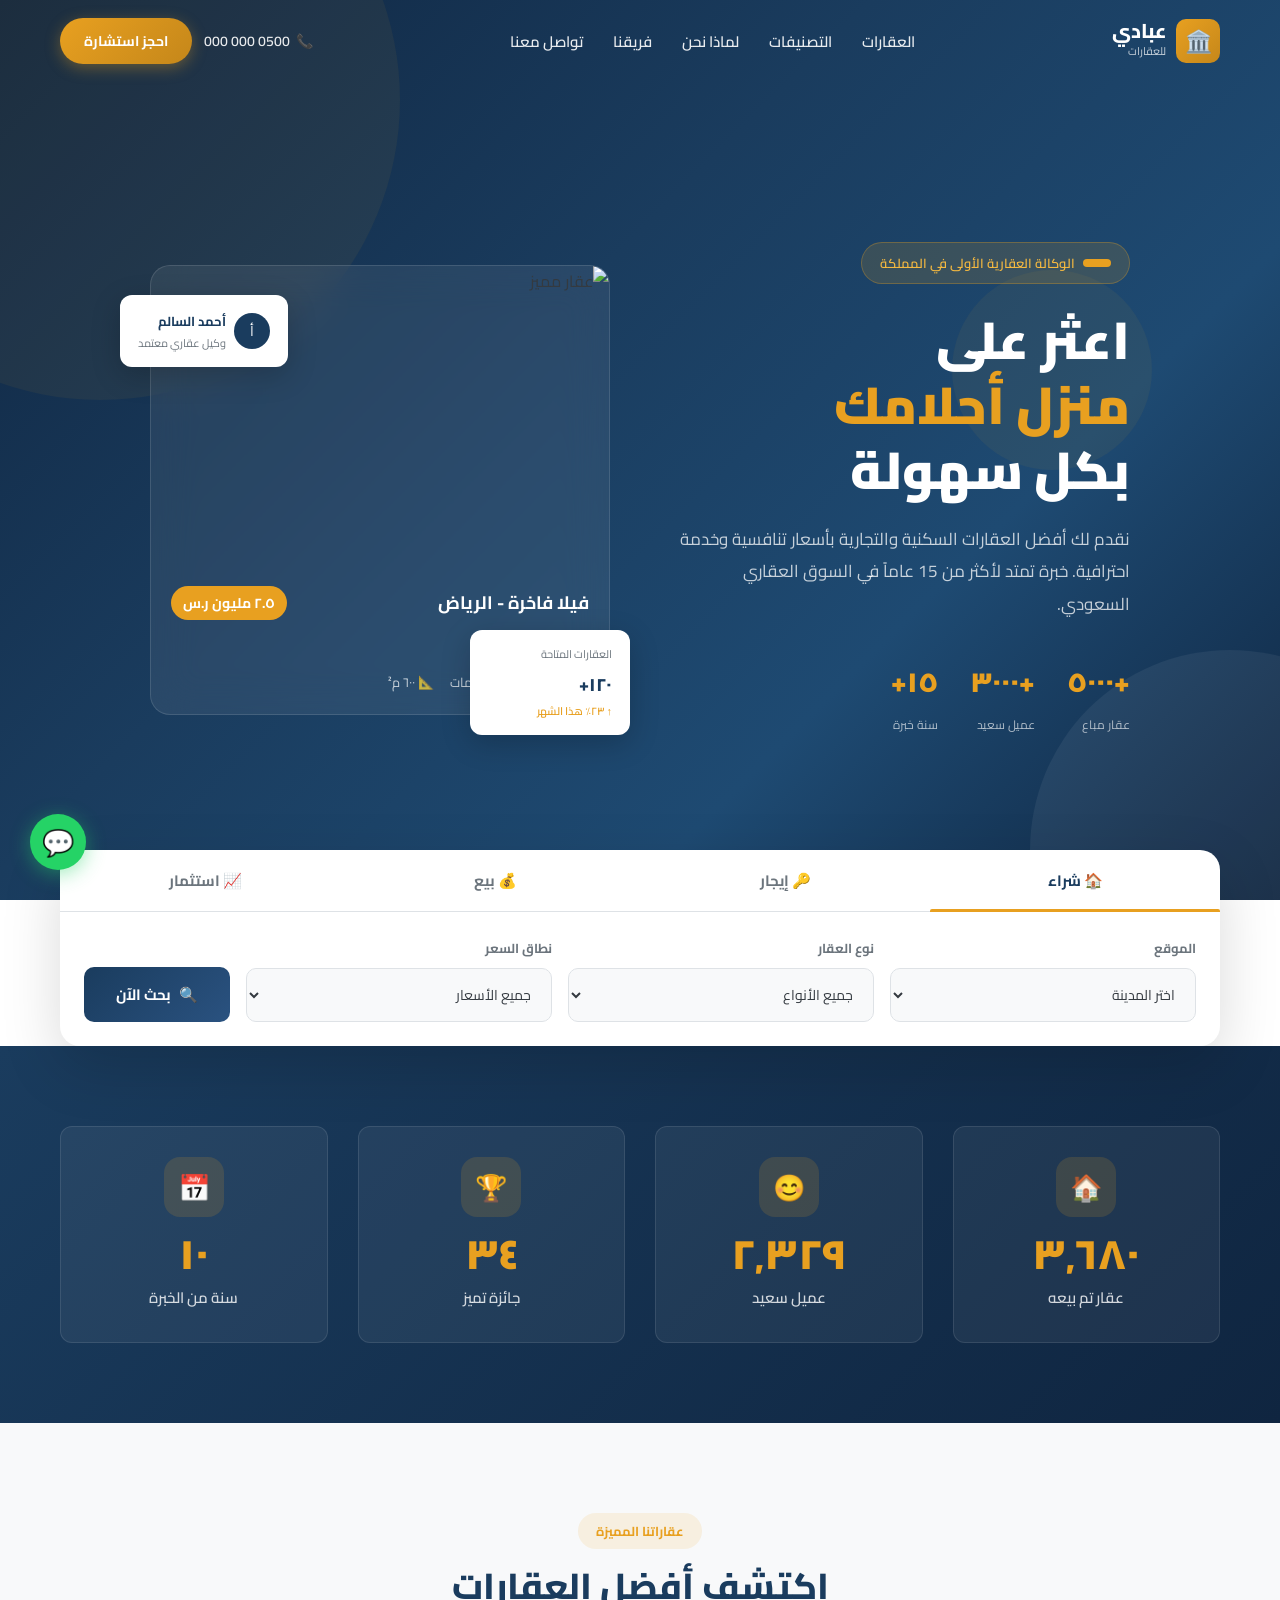
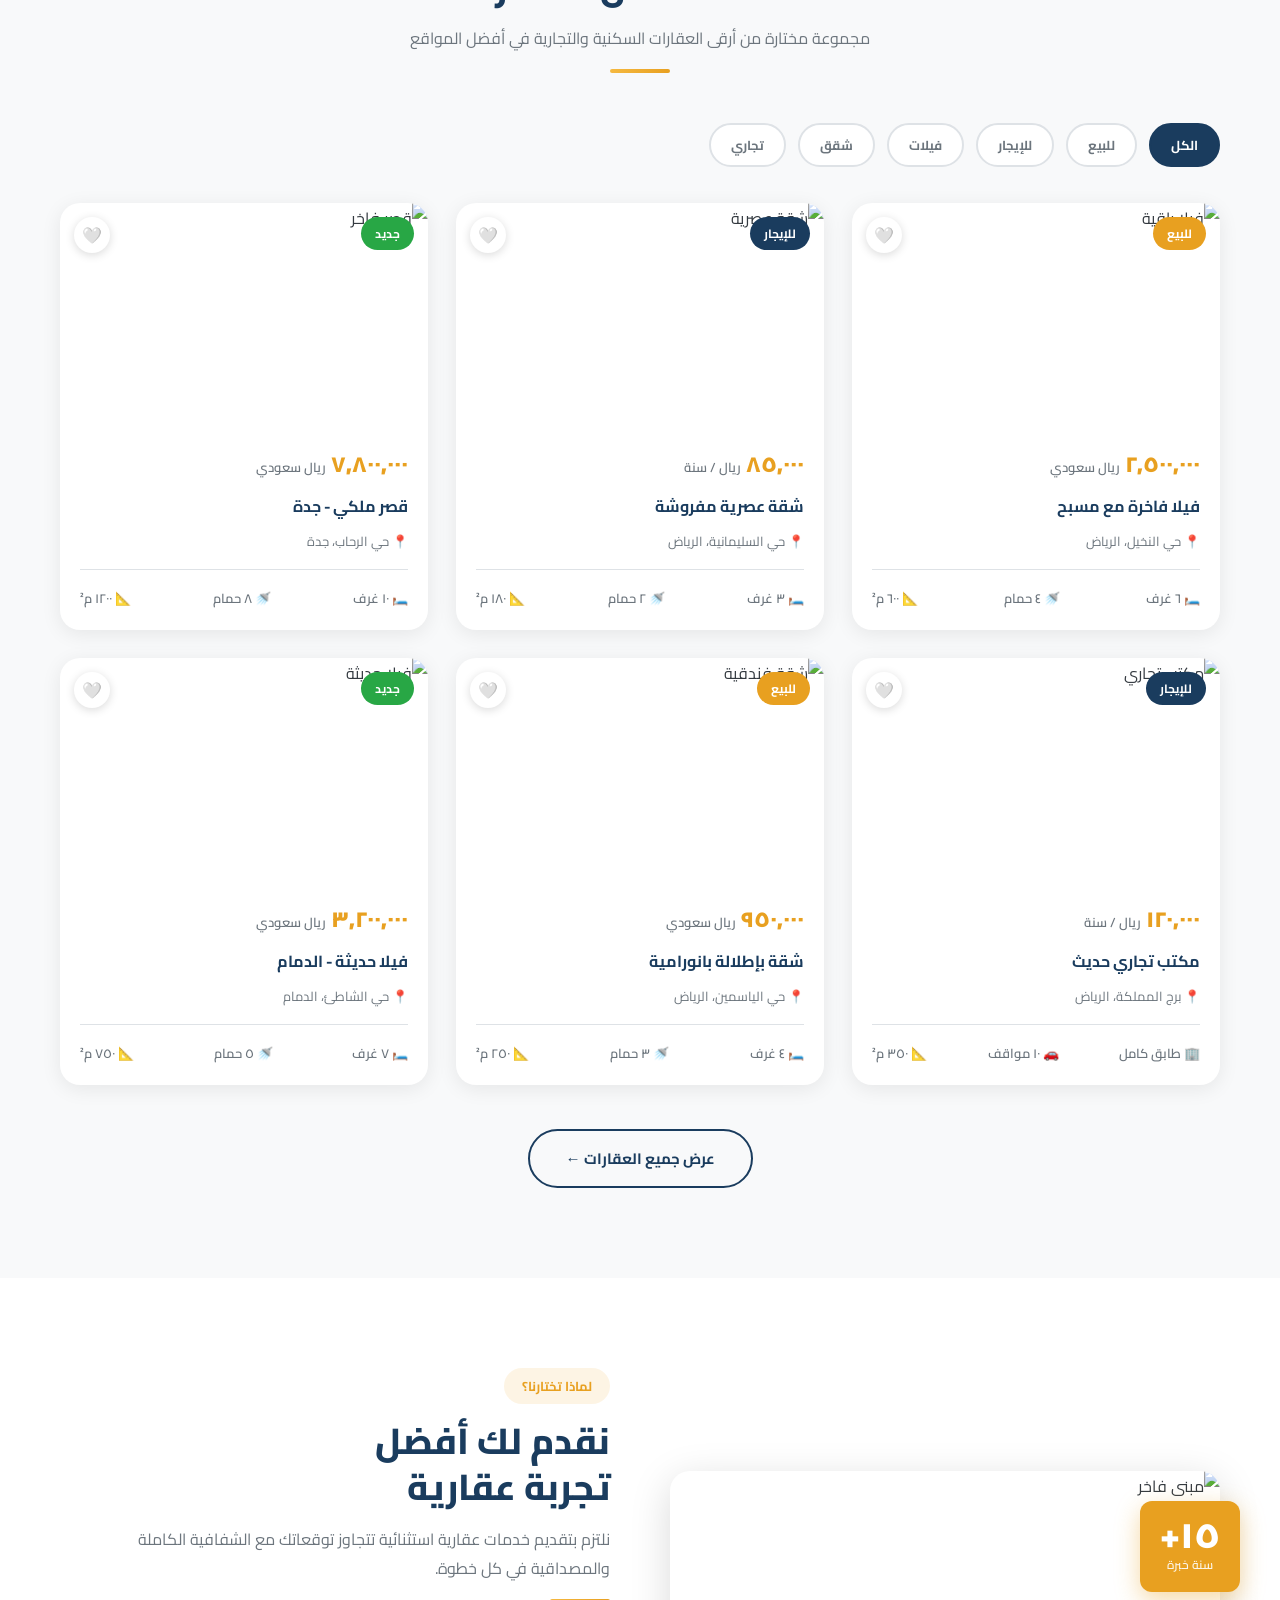
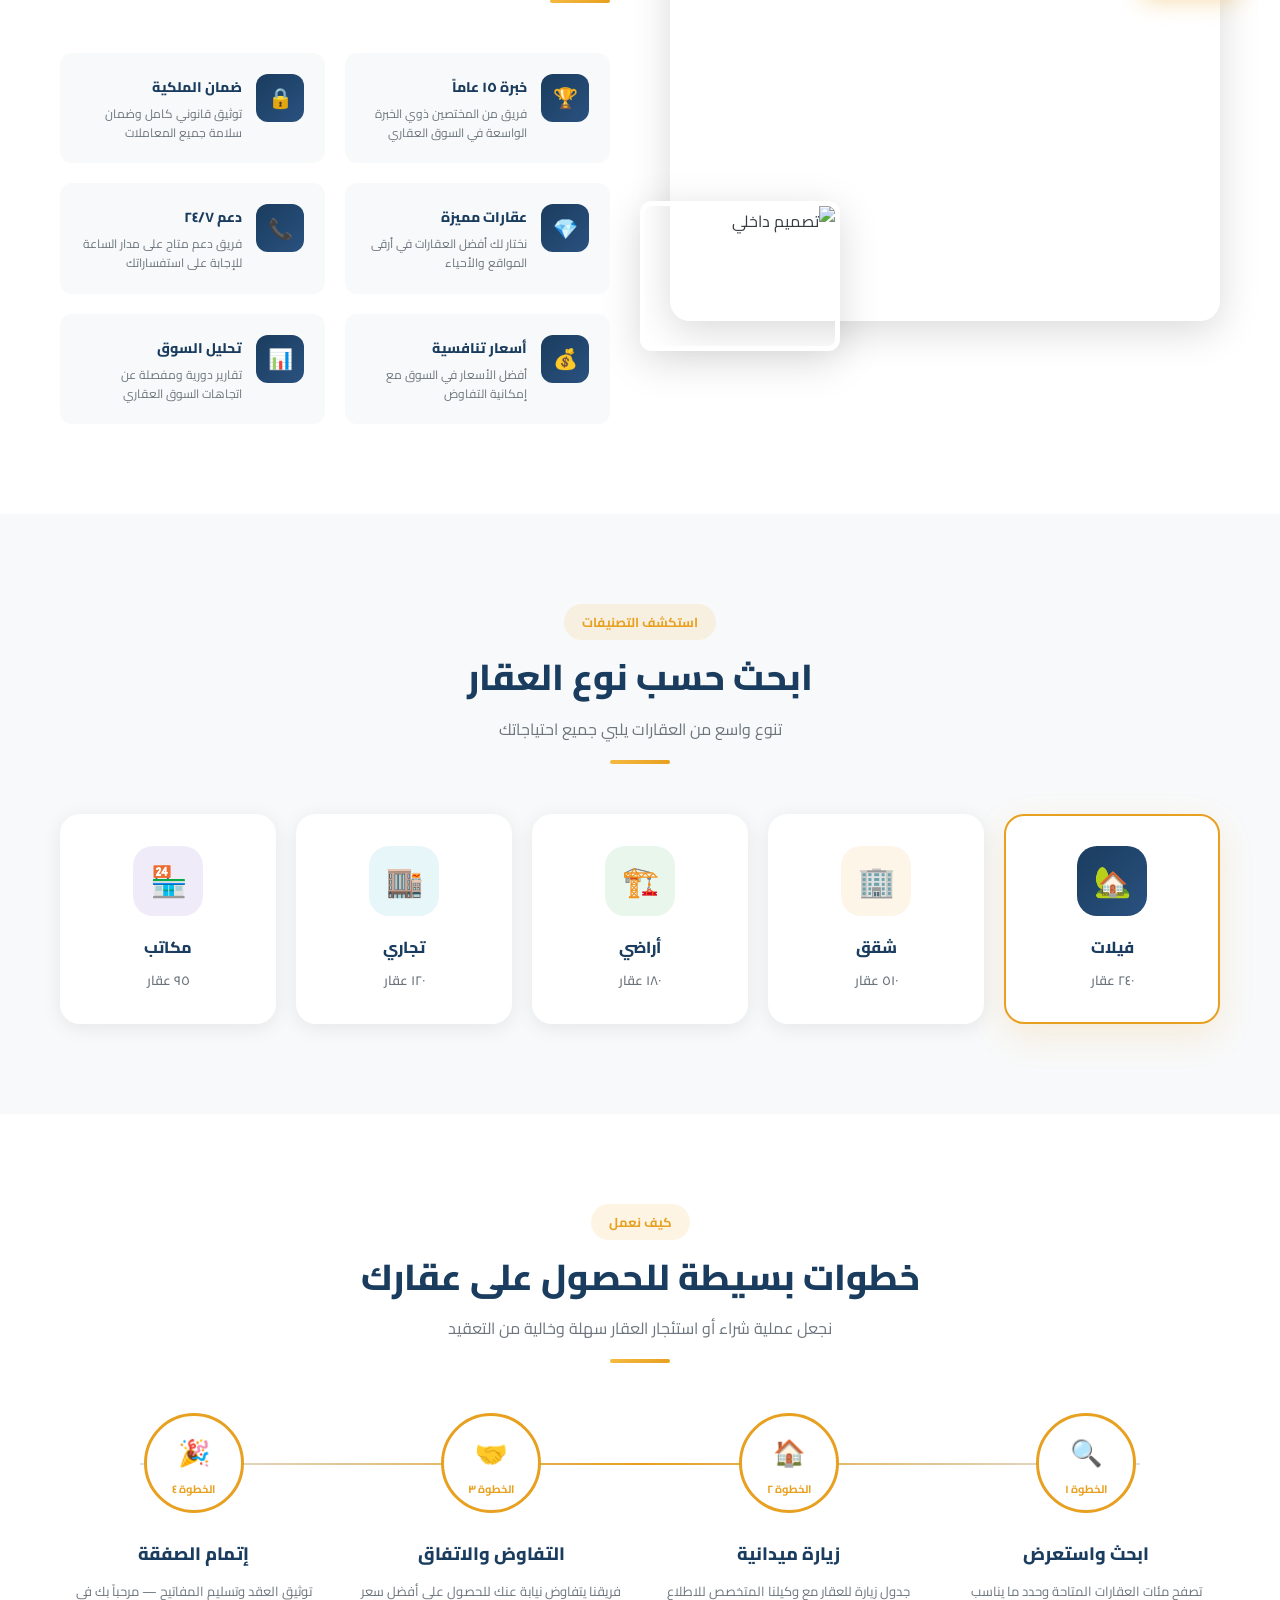
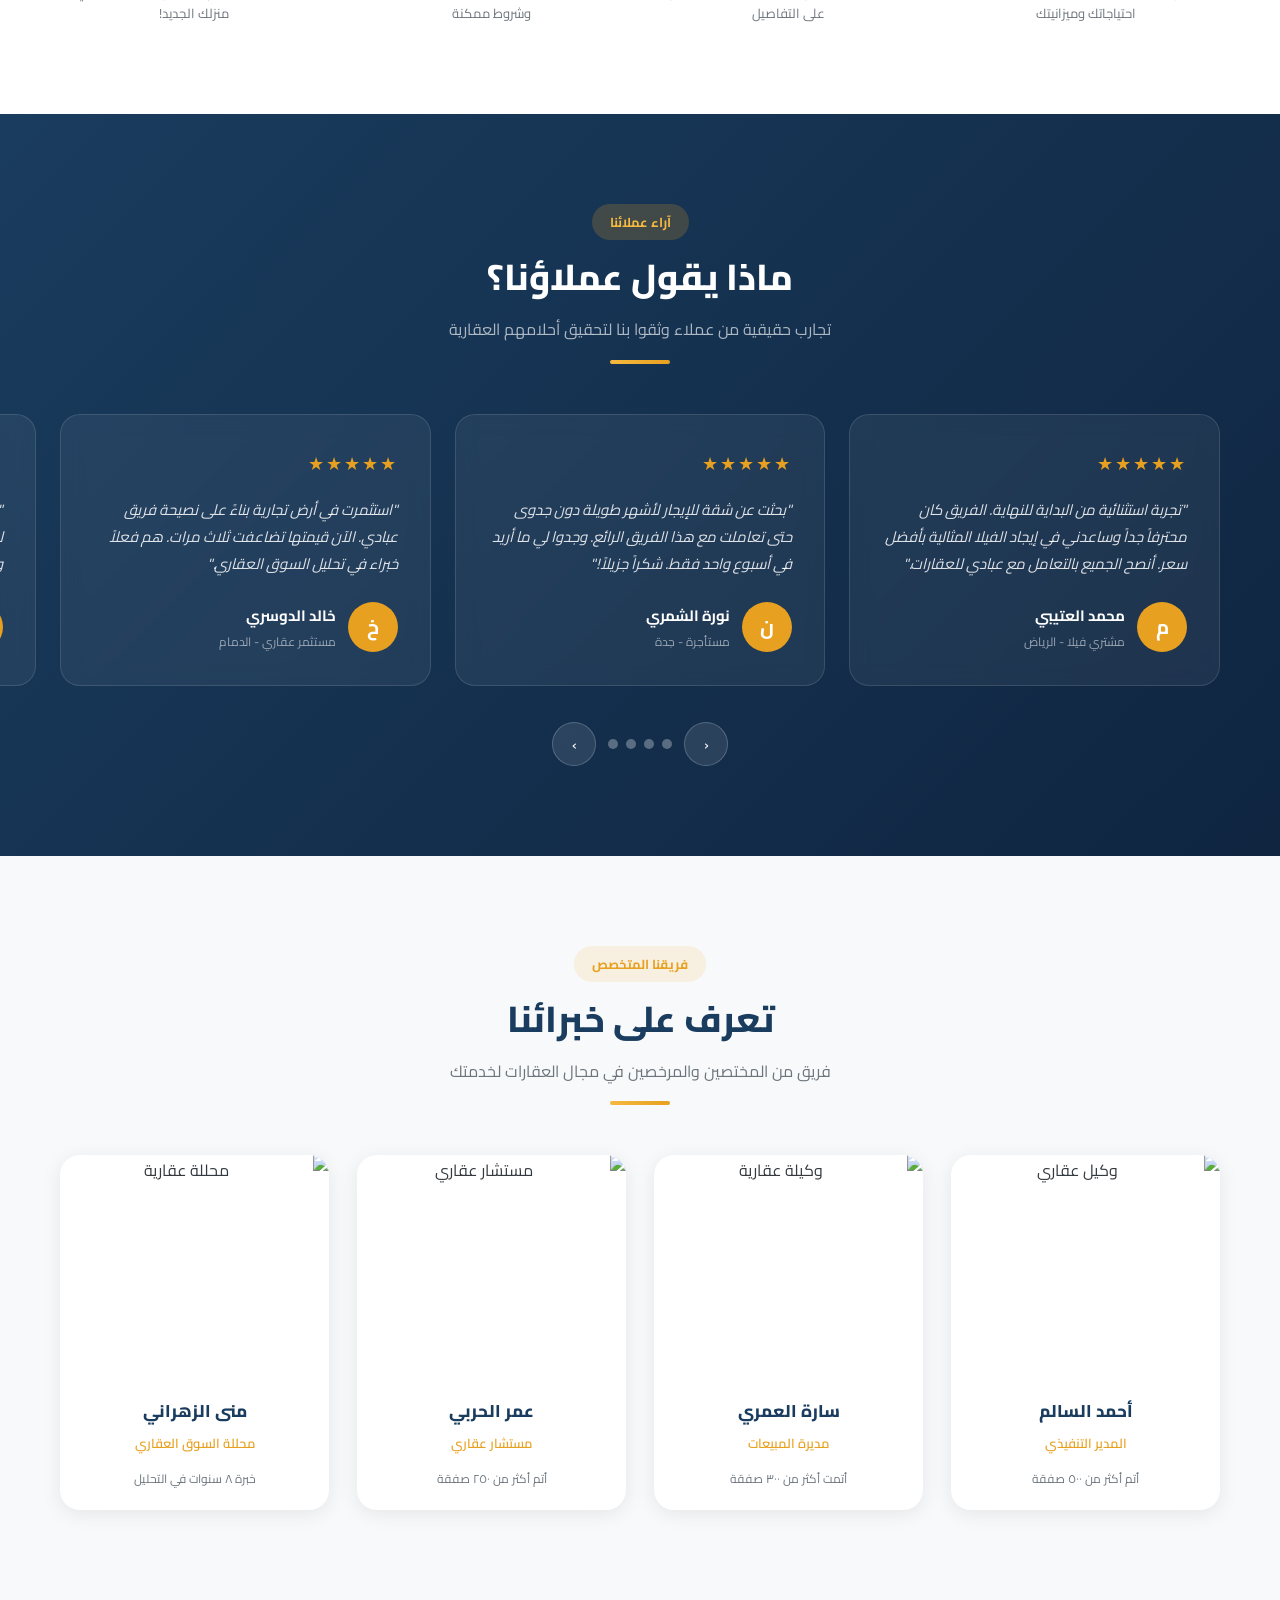
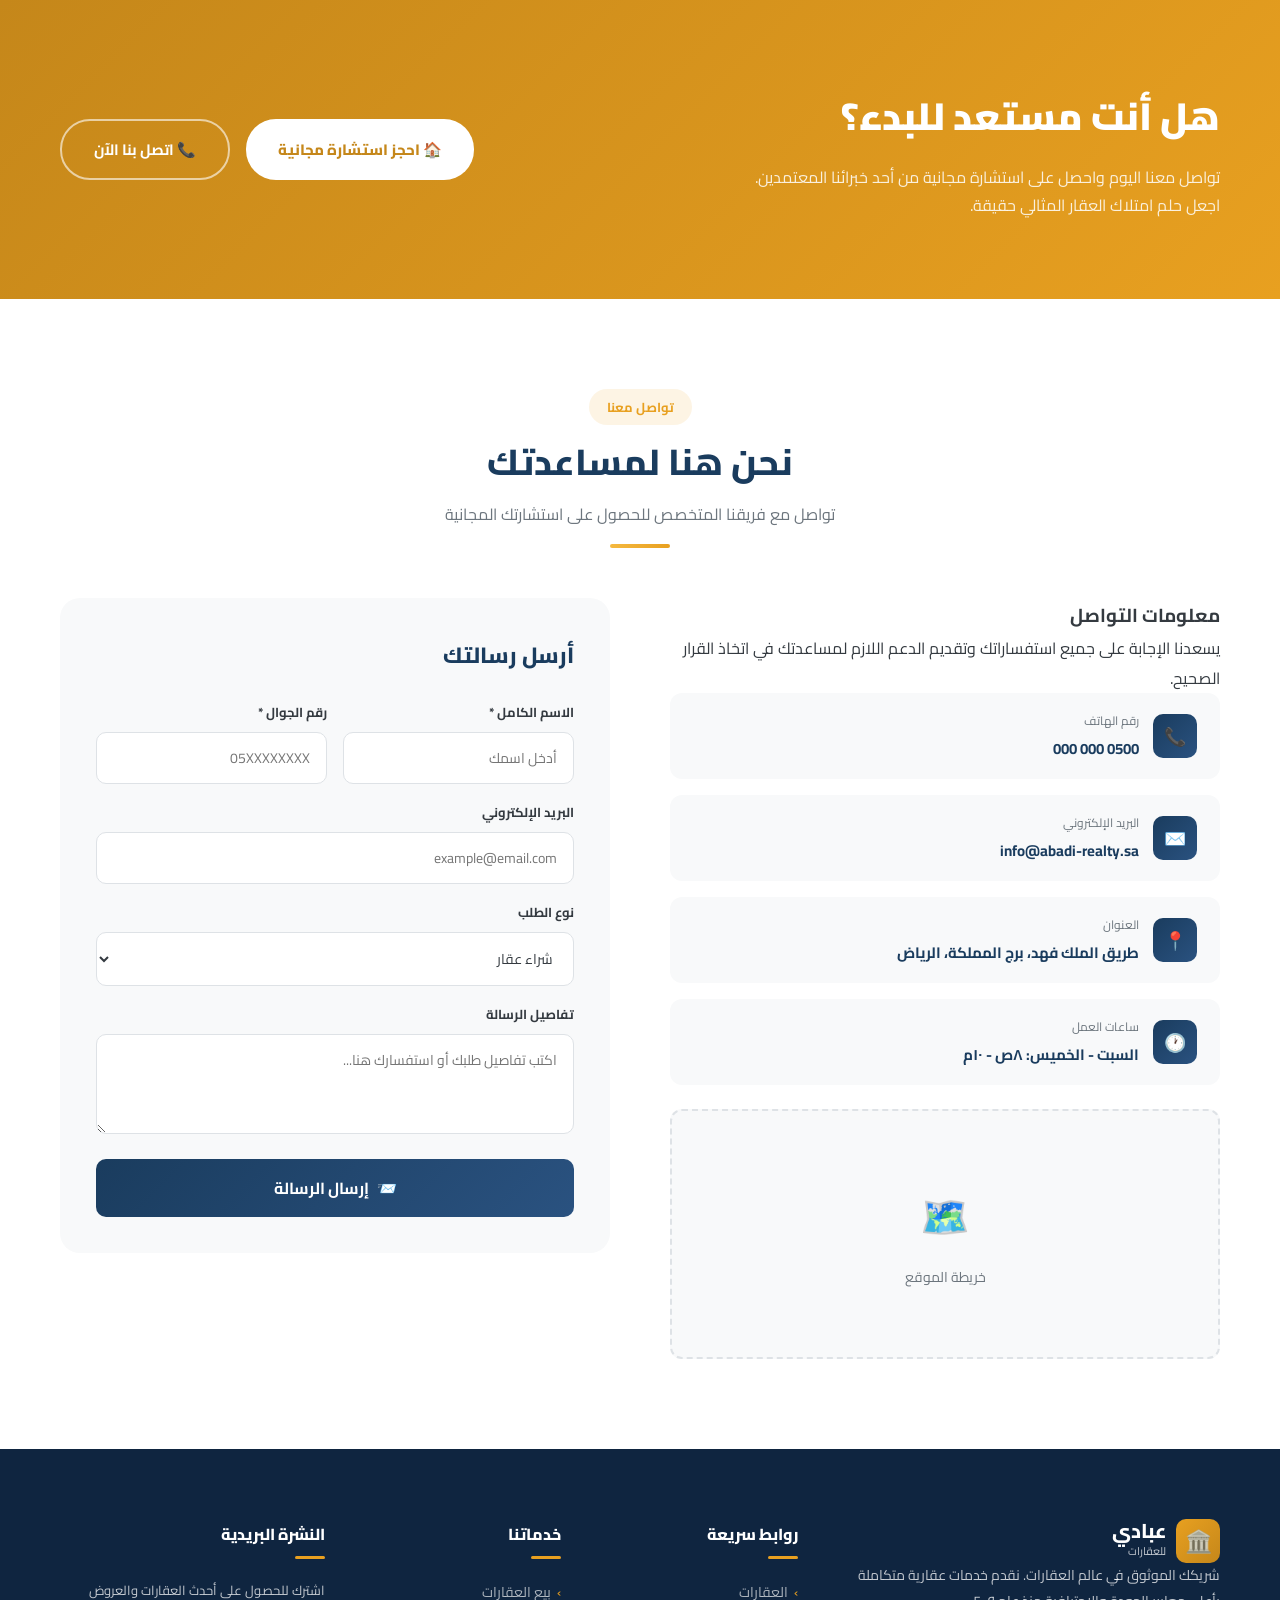
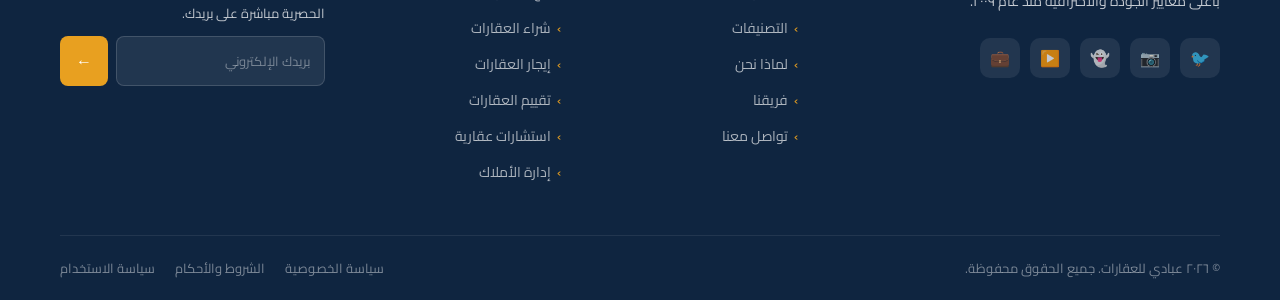
==== commit ef7ad92e: "feat: deploy professional Arabic real estate website" ====
--- a/index.html
+++ b/index.html
@@ -252,7 +252,6 @@
 
     <div class="properties-grid">
 
-      <!-- Property 1 -->
       <div class="property-card fade-in" data-type="sale">
         <div class="pc-image">
           <img src="https://images.unsplash.com/photo-1613977257363-707ba9348227?w=500&q=75" alt="فيلا راقية">
@@ -278,7 +277,6 @@
         </div>
       </div>
 
-      <!-- Property 2 -->
       <div class="property-card fade-in" data-type="rent">
         <div class="pc-image">
           <img src="https://images.unsplash.com/photo-1560448204-e02f11c3d0e2?w=500&q=75" alt="شقة عصرية">
@@ -304,7 +302,6 @@
         </div>
       </div>
 
-      <!-- Property 3 -->
       <div class="property-card fade-in" data-type="sale">
         <div class="pc-image">
           <img src="https://images.unsplash.com/photo-1512917774080-9991f1c4c750?w=500&q=75" alt="قصر فاخر">
@@ -330,7 +327,6 @@
         </div>
       </div>
 
-      <!-- Property 4 -->
       <div class="property-card fade-in" data-type="commercial">
         <div class="pc-image">
           <img src="https://images.unsplash.com/photo-1497366216548-37526070297c?w=500&q=75" alt="مكتب تجاري">
@@ -356,7 +352,6 @@
         </div>
       </div>
 
-      <!-- Property 5 -->
       <div class="property-card fade-in" data-type="apartment">
         <div class="pc-image">
           <img src="https://images.unsplash.com/photo-1502672260266-1c1ef2d93688?w=500&q=75" alt="شقة فندقية">
@@ -382,7 +377,6 @@
         </div>
       </div>
 
-      <!-- Property 6 -->
       <div class="property-card fade-in" data-type="villa">
         <div class="pc-image">
           <img src="https://images.unsplash.com/photo-1600596542815-ffad4c1539a9?w=500&q=75" alt="فيلا حديثة">
@@ -898,13 +892,6 @@
           <input type="email" placeholder="بريدك الإلكتروني" required>
           <button type="submit">←</button>
         </form>
-        <div style="margin-top:20px">
-          <div style="font-size:13px;color:rgba(255,255,255,0.75);margin-bottom:8px">متوفرون على:</div>
-          <div style="display:flex;gap:8px">
-            <div style="background:rgba(255,255,255,0.08);padding:6px 12px;border-radius:6px;font-size:12px;color:rgba(255,255,255,0.7)">📱 iOS</div>
-            <div style="background:rgba(255,255,255,0.08);padding:6px 12px;border-radius:6px;font-size:12px;color:rgba(255,255,255,0.7)">🤖 Android</div>
-          </div>
-        </div>
       </div>
     </div>
 
@@ -919,12 +906,9 @@
   </div>
 </footer>
 
-<!-- WhatsApp Float -->
 <a href="https://wa.me/966500000000" class="whatsapp-float" title="تواصل عبر واتساب">💬</a>
-
-<!-- Scroll Top -->
 <div class="scroll-top" title="العودة للأعلى">↑</div>
 
 <script src="js/main.js"></script>
 </body>
-</html>
+</html>
--- a/css/style.css
+++ b/css/style.css
@@ -21,9 +21,7 @@
 }
 
 * { margin: 0; padding: 0; box-sizing: border-box; }
-
 html { scroll-behavior: smooth; }
-
 body {
   font-family: 'Cairo', sans-serif;
   direction: rtl;
@@ -31,35 +29,24 @@
   background: var(--white);
   overflow-x: hidden;
 }
-
 a { text-decoration: none; color: inherit; }
 ul { list-style: none; }
 img { max-width: 100%; display: block; }
 button { cursor: pointer; font-family: 'Cairo', sans-serif; }
 
-.container {
-  max-width: 1200px;
-  margin: 0 auto;
-  padding: 0 20px;
-}
-
-.section-header {
-  text-align: center;
-  margin-bottom: 50px;
-}
-
+.container { max-width: 1200px; margin: 0 auto; padding: 0 20px; }
+
+.section-header { text-align: center; margin-bottom: 50px; }
 .section-header .badge {
   display: inline-block;
-  background: rgba(232, 160, 32, 0.12);
+  background: rgba(232,160,32,0.12);
   color: var(--accent);
   padding: 6px 18px;
   border-radius: 30px;
   font-size: 13px;
   font-weight: 700;
   margin-bottom: 14px;
-  letter-spacing: 0.5px;
-}
-
+}
 .section-header h2 {
   font-size: 36px;
   font-weight: 800;
@@ -67,7 +54,6 @@
   margin-bottom: 14px;
   line-height: 1.3;
 }
-
 .section-header p {
   color: var(--gray);
   font-size: 16px;
@@ -75,16 +61,13 @@
   margin: 0 auto;
   line-height: 1.8;
 }
-
 .section-header .divider {
-  width: 60px;
-  height: 4px;
+  width: 60px; height: 4px;
   background: linear-gradient(to left, var(--accent), var(--accent-light));
   margin: 16px auto 0;
   border-radius: 2px;
 }
 
-/* ===== NAVBAR ===== */
 #navbar {
   position: fixed;
   top: 0; left: 0; right: 0;
@@ -93,101 +76,35 @@
   transition: var(--transition);
   background: transparent;
 }
-
 #navbar.scrolled {
   background: var(--white);
   padding: 12px 0;
   box-shadow: 0 2px 20px rgba(0,0,0,0.1);
 }
-
-.nav-inner {
-  display: flex;
-  align-items: center;
-  justify-content: space-between;
-}
-
-.logo {
-  display: flex;
-  align-items: center;
-  gap: 10px;
-}
-
+.nav-inner { display: flex; align-items: center; justify-content: space-between; }
+.logo { display: flex; align-items: center; gap: 10px; }
 .logo-icon {
   width: 44px; height: 44px;
   background: linear-gradient(135deg, var(--accent), var(--accent-dark));
   border-radius: 10px;
-  display: flex;
-  align-items: center;
-  justify-content: center;
+  display: flex; align-items: center; justify-content: center;
   font-size: 22px;
 }
-
-.logo-text {
-  display: flex;
-  flex-direction: column;
-}
-
-.logo-text .brand {
-  font-size: 20px;
-  font-weight: 800;
-  color: var(--white);
-  line-height: 1;
-  transition: var(--transition);
-}
-
-.logo-text .sub {
-  font-size: 11px;
-  color: rgba(255,255,255,0.75);
-  transition: var(--transition);
-}
-
+.logo-text { display: flex; flex-direction: column; }
+.logo-text .brand { font-size: 20px; font-weight: 800; color: var(--white); line-height: 1; transition: var(--transition); }
+.logo-text .sub { font-size: 11px; color: rgba(255,255,255,0.75); transition: var(--transition); }
 #navbar.scrolled .logo-text .brand { color: var(--primary); }
 #navbar.scrolled .logo-text .sub { color: var(--gray); }
 
-.nav-links {
-  display: flex;
-  align-items: center;
-  gap: 30px;
-}
-
-.nav-links a {
-  font-size: 15px;
-  font-weight: 600;
-  color: rgba(255,255,255,0.9);
-  transition: var(--transition);
-  position: relative;
-}
-
-.nav-links a::after {
-  content: '';
-  position: absolute;
-  bottom: -4px; right: 0;
-  width: 0; height: 2px;
-  background: var(--accent);
-  transition: var(--transition);
-}
-
+.nav-links { display: flex; align-items: center; gap: 30px; }
+.nav-links a { font-size: 15px; font-weight: 600; color: rgba(255,255,255,0.9); transition: var(--transition); position: relative; }
+.nav-links a::after { content: ''; position: absolute; bottom: -4px; right: 0; width: 0; height: 2px; background: var(--accent); transition: var(--transition); }
 .nav-links a:hover::after { width: 100%; }
 .nav-links a:hover { color: var(--accent); }
-
 #navbar.scrolled .nav-links a { color: var(--text); }
 
-.nav-cta {
-  display: flex;
-  align-items: center;
-  gap: 12px;
-}
-
-.btn-phone {
-  display: flex;
-  align-items: center;
-  gap: 6px;
-  color: rgba(255,255,255,0.9);
-  font-weight: 600;
-  font-size: 14px;
-  transition: var(--transition);
-}
-
+.nav-cta { display: flex; align-items: center; gap: 12px; }
+.btn-phone { display: flex; align-items: center; gap: 6px; color: rgba(255,255,255,0.9); font-weight: 600; font-size: 14px; transition: var(--transition); }
 .btn-phone:hover { color: var(--accent); }
 #navbar.scrolled .btn-phone { color: var(--text); }
 
@@ -202,32 +119,12 @@
   transition: var(--transition);
   box-shadow: 0 4px 15px rgba(232,160,32,0.35);
 }
-
-.btn-primary:hover {
-  transform: translateY(-2px);
-  box-shadow: 0 6px 25px rgba(232,160,32,0.5);
-}
-
-.hamburger {
-  display: none;
-  flex-direction: column;
-  gap: 5px;
-  background: none;
-  border: none;
-  padding: 4px;
-}
-
-.hamburger span {
-  display: block;
-  width: 26px; height: 3px;
-  background: var(--white);
-  border-radius: 2px;
-  transition: var(--transition);
-}
-
+.btn-primary:hover { transform: translateY(-2px); box-shadow: 0 6px 25px rgba(232,160,32,0.5); }
+
+.hamburger { display: none; flex-direction: column; gap: 5px; background: none; border: none; padding: 4px; }
+.hamburger span { display: block; width: 26px; height: 3px; background: var(--white); border-radius: 2px; transition: var(--transition); }
 #navbar.scrolled .hamburger span { background: var(--primary); }
 
-/* ===== HERO ===== */
 #hero {
   min-height: 100vh;
   background: linear-gradient(135deg, #0f2540 0%, #1a3c5e 40%, #1e4a72 70%, #0f2540 100%);
@@ -237,1688 +134,254 @@
   overflow: hidden;
   padding-top: 80px;
 }
-
-.hero-shapes {
-  position: absolute;
-  inset: 0;
-  overflow: hidden;
-}
-
-.shape {
-  position: absolute;
-  border-radius: 50%;
-  opacity: 0.06;
-}
-
-.shape-1 {
-  width: 600px; height: 600px;
-  background: var(--accent);
-  top: -200px; left: -200px;
-}
-
-.shape-2 {
-  width: 400px; height: 400px;
-  background: var(--white);
-  bottom: -150px; right: -150px;
-}
-
-.shape-3 {
-  width: 200px; height: 200px;
-  background: var(--accent);
-  top: 30%; right: 10%;
-}
-
-.hero-grid {
-  display: grid;
-  grid-template-columns: 1fr 1fr;
-  gap: 60px;
-  align-items: center;
-  position: relative;
-  z-index: 1;
-  width: 100%;
-}
-
-.hero-content { }
+.hero-shapes { position: absolute; inset: 0; overflow: hidden; }
+.shape { position: absolute; border-radius: 50%; opacity: 0.06; }
+.shape-1 { width: 600px; height: 600px; background: var(--accent); top: -200px; left: -200px; }
+.shape-2 { width: 400px; height: 400px; background: var(--white); bottom: -150px; right: -150px; }
+.shape-3 { width: 200px; height: 200px; background: var(--accent); top: 30%; right: 10%; }
+
+.hero-grid { display: grid; grid-template-columns: 1fr 1fr; gap: 60px; align-items: center; position: relative; z-index: 1; width: 100%; }
 
 .hero-badge {
-  display: inline-flex;
-  align-items: center;
-  gap: 8px;
+  display: inline-flex; align-items: center; gap: 8px;
   background: rgba(232,160,32,0.15);
   border: 1px solid rgba(232,160,32,0.3);
   color: var(--accent-light);
-  padding: 8px 18px;
-  border-radius: 30px;
-  font-size: 13px;
-  font-weight: 600;
-  margin-bottom: 24px;
-}
-
-.hero-badge .dot {
-  width: 8px; height: 8px;
-  background: var(--accent);
-  border-radius: 50%;
-  animation: pulse 2s infinite;
-}
-
-@keyframes pulse {
-  0%, 100% { opacity: 1; transform: scale(1); }
-  50% { opacity: 0.5; transform: scale(0.8); }
-}
-
-.hero-content h1 {
-  font-size: 52px;
-  font-weight: 900;
-  color: var(--white);
-  line-height: 1.25;
-  margin-bottom: 20px;
-}
-
-.hero-content h1 span {
-  color: var(--accent);
-  position: relative;
-}
-
-.hero-content p {
-  font-size: 17px;
-  color: rgba(255,255,255,0.75);
-  line-height: 1.9;
-  margin-bottom: 36px;
-  max-width: 460px;
-}
-
-.hero-stats {
-  display: flex;
-  gap: 32px;
-}
-
-.h-stat {
-  text-align: center;
-}
-
-.h-stat .num {
-  font-size: 28px;
-  font-weight: 900;
-  color: var(--accent);
-  display: block;
-}
-
-.h-stat .lbl {
-  font-size: 12px;
-  color: rgba(255,255,255,0.65);
-  margin-top: 2px;
-}
-
-.hero-visual {
-  position: relative;
-}
-
-.hero-card-main {
-  background: rgba(255,255,255,0.07);
-  backdrop-filter: blur(20px);
-  border: 1px solid rgba(255,255,255,0.12);
-  border-radius: var(--radius-lg);
-  overflow: hidden;
-}
-
-.hero-card-main img {
-  width: 100%;
-  height: 300px;
-  object-fit: cover;
-}
-
-.hero-card-info {
-  padding: 20px;
-}
-
-.hci-top {
-  display: flex;
-  justify-content: space-between;
-  align-items: flex-start;
-  margin-bottom: 12px;
-}
-
-.hci-top h3 {
-  font-size: 18px;
-  font-weight: 700;
-  color: var(--white);
-}
-
-.price-tag {
-  background: var(--accent);
-  color: var(--white);
-  padding: 4px 12px;
-  border-radius: 20px;
-  font-size: 14px;
-  font-weight: 700;
-}
-
-.hci-location {
-  display: flex;
-  align-items: center;
-  gap: 6px;
-  color: rgba(255,255,255,0.65);
-  font-size: 13px;
-  margin-bottom: 14px;
-}
-
-.hci-features {
-  display: flex;
-  gap: 16px;
-}
-
-.hci-features span {
-  display: flex;
-  align-items: center;
-  gap: 5px;
-  color: rgba(255,255,255,0.75);
-  font-size: 13px;
-}
-
-.floating-card {
-  position: absolute;
-  background: var(--white);
-  border-radius: var(--radius);
-  padding: 14px 18px;
-  box-shadow: 0 8px 30px rgba(0,0,0,0.2);
-  animation: float 3s ease-in-out infinite;
-}
-
-.floating-card-1 {
-  bottom: -20px;
-  right: -20px;
-  min-width: 160px;
-}
-
-.floating-card-2 {
-  top: 30px;
-  left: -30px;
-}
-
-@keyframes float {
-  0%, 100% { transform: translateY(0); }
-  50% { transform: translateY(-10px); }
-}
-
-.fc-label {
-  font-size: 11px;
-  color: var(--gray);
-  margin-bottom: 4px;
-}
-
-.fc-value {
-  font-size: 18px;
-  font-weight: 800;
-  color: var(--primary);
-}
-
-.fc-sub {
-  font-size: 11px;
-  color: var(--accent);
-  font-weight: 600;
-}
-
-.fc-avatar {
-  display: flex;
-  align-items: center;
-  gap: 8px;
-}
-
-.fc-avatar .av {
-  width: 36px; height: 36px;
-  border-radius: 50%;
-  background: var(--primary);
-  display: flex;
-  align-items: center;
-  justify-content: center;
-  color: var(--white);
-  font-size: 14px;
-}
-
-.fc-avatar .info .name {
-  font-size: 13px;
-  font-weight: 700;
-  color: var(--primary);
-}
-
-.fc-avatar .info .role {
-  font-size: 11px;
-  color: var(--gray);
-}
-
-/* ===== SEARCH BOX ===== */
-#search-section {
-  padding: 0;
-  position: relative;
-  z-index: 10;
-  margin-top: -50px;
-}
-
-.search-box {
-  background: var(--white);
-  border-radius: var(--radius-lg);
-  box-shadow: 0 20px 60px rgba(0,0,0,0.15);
-  overflow: hidden;
-}
-
-.search-tabs {
-  display: flex;
-  border-bottom: 1px solid var(--border);
-}
-
-.stab {
-  flex: 1;
-  padding: 16px;
-  text-align: center;
-  font-size: 15px;
-  font-weight: 700;
-  color: var(--gray);
-  background: none;
-  border: none;
-  cursor: pointer;
-  transition: var(--transition);
-  position: relative;
-}
-
-.stab.active {
-  color: var(--primary);
-}
-
-.stab.active::after {
-  content: '';
-  position: absolute;
-  bottom: -1px; right: 0; left: 0;
-  height: 3px;
-  background: var(--accent);
-  border-radius: 2px 2px 0 0;
-}
-
-.search-form {
-  padding: 24px;
-  display: grid;
-  grid-template-columns: 1fr 1fr 1fr auto;
-  gap: 16px;
-  align-items: end;
-}
-
-.sf-group label {
-  display: block;
-  font-size: 13px;
-  font-weight: 700;
-  color: var(--gray);
-  margin-bottom: 8px;
-}
-
-.sf-group select,
-.sf-group input {
-  width: 100%;
-  padding: 12px 16px;
-  border: 1.5px solid var(--border);
-  border-radius: 10px;
-  font-family: 'Cairo', sans-serif;
-  font-size: 14px;
-  color: var(--text);
-  background: var(--light);
-  transition: var(--transition);
-  outline: none;
-  direction: rtl;
-}
-
-.sf-group select:focus,
-.sf-group input:focus {
-  border-color: var(--primary);
-  background: var(--white);
-  box-shadow: 0 0 0 3px rgba(26,60,94,0.08);
-}
-
-.btn-search {
-  background: linear-gradient(135deg, var(--primary), var(--primary-light));
-  color: var(--white);
-  border: none;
-  padding: 13px 32px;
-  border-radius: 10px;
-  font-family: 'Cairo', sans-serif;
-  font-size: 15px;
-  font-weight: 700;
-  display: flex;
-  align-items: center;
-  gap: 8px;
-  transition: var(--transition);
-  white-space: nowrap;
-}
-
-.btn-search:hover {
-  background: linear-gradient(135deg, var(--primary-dark), var(--primary));
-  transform: translateY(-2px);
-  box-shadow: 0 8px 25px rgba(26,60,94,0.35);
-}
-
-/* ===== STATS ===== */
-#stats {
-  padding: 80px 0;
-  background: linear-gradient(135deg, var(--primary), var(--primary-dark));
-  position: relative;
-  overflow: hidden;
-}
-
-#stats::before {
-  content: '';
-  position: absolute;
-  width: 400px; height: 400px;
-  border-radius: 50%;
-  background: rgba(232,160,32,0.06);
-  top: -150px; right: -150px;
-}
-
-.stats-grid {
-  display: grid;
-  grid-template-columns: repeat(4, 1fr);
-  gap: 30px;
-  position: relative;
-  z-index: 1;
-}
-
-.stat-card {
-  text-align: center;
-  padding: 30px 20px;
-  border-radius: var(--radius);
-  background: rgba(255,255,255,0.06);
-  border: 1px solid rgba(255,255,255,0.1);
-  transition: var(--transition);
-}
-
-.stat-card:hover {
-  background: rgba(255,255,255,0.1);
-  transform: translateY(-4px);
-}
-
-.stat-icon {
-  width: 60px; height: 60px;
-  background: rgba(232,160,32,0.15);
-  border-radius: 16px;
-  display: flex;
-  align-items: center;
-  justify-content: center;
-  margin: 0 auto 16px;
-  font-size: 26px;
-}
-
-.stat-card .number {
-  font-size: 42px;
-  font-weight: 900;
-  color: var(--accent);
-  line-height: 1;
-  margin-bottom: 8px;
-}
-
-.stat-card .label {
-  font-size: 15px;
-  color: rgba(255,255,255,0.8);
-  font-weight: 600;
-}
-
-/* ===== PROPERTIES ===== */
-#properties {
-  padding: 90px 0;
-  background: var(--light);
-}
-
-.filters-bar {
-  display: flex;
-  align-items: center;
-  gap: 12px;
-  margin-bottom: 36px;
-  flex-wrap: wrap;
-}
-
-.filter-btn {
-  padding: 8px 20px;
-  border-radius: 30px;
-  border: 2px solid var(--border);
-  background: var(--white);
-  color: var(--gray);
-  font-family: 'Cairo', sans-serif;
-  font-size: 13px;
-  font-weight: 700;
-  cursor: pointer;
-  transition: var(--transition);
-}
-
-.filter-btn.active,
-.filter-btn:hover {
-  background: var(--primary);
-  border-color: var(--primary);
-  color: var(--white);
-}
-
-.properties-grid {
-  display: grid;
-  grid-template-columns: repeat(3, 1fr);
-  gap: 28px;
-}
-
-.property-card {
-  background: var(--white);
-  border-radius: var(--radius-lg);
-  overflow: hidden;
-  box-shadow: var(--shadow);
-  transition: var(--transition);
-}
-
-.property-card:hover {
-  transform: translateY(-6px);
-  box-shadow: var(--shadow-hover);
-}
-
-.pc-image {
-  position: relative;
-  overflow: hidden;
-  height: 220px;
-}
-
-.pc-image img {
-  width: 100%;
-  height: 100%;
-  object-fit: cover;
-  transition: transform 0.5s ease;
-}
-
-.property-card:hover .pc-image img {
-  transform: scale(1.08);
-}
-
-.pc-badge {
-  position: absolute;
-  top: 14px;
-  right: 14px;
-  padding: 5px 14px;
-  border-radius: 20px;
-  font-size: 12px;
-  font-weight: 700;
-  z-index: 1;
-}
-
+  padding: 8px 18px; border-radius: 30px;
+  font-size: 13px; font-weight: 600; margin-bottom: 24px;
+}
+.hero-badge .dot { width: 8px; height: 8px; background: var(--accent); border-radius: 50%; animation: pulse 2s infinite; }
+@keyframes pulse { 0%,100%{opacity:1;transform:scale(1)} 50%{opacity:.5;transform:scale(.8)} }
+
+.hero-content h1 { font-size: 52px; font-weight: 900; color: var(--white); line-height: 1.25; margin-bottom: 20px; }
+.hero-content h1 span { color: var(--accent); }
+.hero-content p { font-size: 17px; color: rgba(255,255,255,0.75); line-height: 1.9; margin-bottom: 36px; max-width: 460px; }
+.hero-stats { display: flex; gap: 32px; }
+.h-stat .num { font-size: 28px; font-weight: 900; color: var(--accent); display: block; }
+.h-stat .lbl { font-size: 12px; color: rgba(255,255,255,0.65); margin-top: 2px; }
+
+.hero-visual { position: relative; }
+.hero-card-main { background: rgba(255,255,255,0.07); backdrop-filter: blur(20px); border: 1px solid rgba(255,255,255,0.12); border-radius: var(--radius-lg); overflow: hidden; }
+.hero-card-main img { width: 100%; height: 300px; object-fit: cover; }
+.hero-card-info { padding: 20px; }
+.hci-top { display: flex; justify-content: space-between; align-items: flex-start; margin-bottom: 12px; }
+.hci-top h3 { font-size: 18px; font-weight: 700; color: var(--white); }
+.price-tag { background: var(--accent); color: var(--white); padding: 4px 12px; border-radius: 20px; font-size: 14px; font-weight: 700; }
+.hci-location { display: flex; align-items: center; gap: 6px; color: rgba(255,255,255,0.65); font-size: 13px; margin-bottom: 14px; }
+.hci-features { display: flex; gap: 16px; }
+.hci-features span { display: flex; align-items: center; gap: 5px; color: rgba(255,255,255,0.75); font-size: 13px; }
+
+.floating-card { position: absolute; background: var(--white); border-radius: var(--radius); padding: 14px 18px; box-shadow: 0 8px 30px rgba(0,0,0,0.2); animation: float 3s ease-in-out infinite; }
+.floating-card-1 { bottom: -20px; right: -20px; min-width: 160px; }
+.floating-card-2 { top: 30px; left: -30px; }
+@keyframes float { 0%,100%{transform:translateY(0)} 50%{transform:translateY(-10px)} }
+.fc-label { font-size: 11px; color: var(--gray); margin-bottom: 4px; }
+.fc-value { font-size: 18px; font-weight: 800; color: var(--primary); }
+.fc-sub { font-size: 11px; color: var(--accent); font-weight: 600; }
+.fc-avatar { display: flex; align-items: center; gap: 8px; }
+.fc-avatar .av { width: 36px; height: 36px; border-radius: 50%; background: var(--primary); display: flex; align-items: center; justify-content: center; color: var(--white); font-size: 14px; }
+.fc-avatar .info .name { font-size: 13px; font-weight: 700; color: var(--primary); }
+.fc-avatar .info .role { font-size: 11px; color: var(--gray); }
+
+#search-section { padding: 0; position: relative; z-index: 10; margin-top: -50px; }
+.search-box { background: var(--white); border-radius: var(--radius-lg); box-shadow: 0 20px 60px rgba(0,0,0,0.15); overflow: hidden; }
+.search-tabs { display: flex; border-bottom: 1px solid var(--border); }
+.stab { flex: 1; padding: 16px; text-align: center; font-size: 15px; font-weight: 700; color: var(--gray); background: none; border: none; cursor: pointer; transition: var(--transition); position: relative; }
+.stab.active { color: var(--primary); }
+.stab.active::after { content: ''; position: absolute; bottom: -1px; right: 0; left: 0; height: 3px; background: var(--accent); border-radius: 2px 2px 0 0; }
+.search-form { padding: 24px; display: grid; grid-template-columns: 1fr 1fr 1fr auto; gap: 16px; align-items: end; }
+.sf-group label { display: block; font-size: 13px; font-weight: 700; color: var(--gray); margin-bottom: 8px; }
+.sf-group select, .sf-group input { width: 100%; padding: 12px 16px; border: 1.5px solid var(--border); border-radius: 10px; font-family: 'Cairo',sans-serif; font-size: 14px; color: var(--text); background: var(--light); transition: var(--transition); outline: none; direction: rtl; }
+.sf-group select:focus, .sf-group input:focus { border-color: var(--primary); background: var(--white); box-shadow: 0 0 0 3px rgba(26,60,94,0.08); }
+.btn-search { background: linear-gradient(135deg, var(--primary), var(--primary-light)); color: var(--white); border: none; padding: 13px 32px; border-radius: 10px; font-family: 'Cairo',sans-serif; font-size: 15px; font-weight: 700; display: flex; align-items: center; gap: 8px; transition: var(--transition); white-space: nowrap; }
+.btn-search:hover { transform: translateY(-2px); box-shadow: 0 8px 25px rgba(26,60,94,0.35); }
+
+#stats { padding: 80px 0; background: linear-gradient(135deg, var(--primary), var(--primary-dark)); position: relative; overflow: hidden; }
+.stats-grid { display: grid; grid-template-columns: repeat(4,1fr); gap: 30px; position: relative; z-index: 1; }
+.stat-card { text-align: center; padding: 30px 20px; border-radius: var(--radius); background: rgba(255,255,255,0.06); border: 1px solid rgba(255,255,255,0.1); transition: var(--transition); }
+.stat-card:hover { background: rgba(255,255,255,0.1); transform: translateY(-4px); }
+.stat-icon { width: 60px; height: 60px; background: rgba(232,160,32,0.15); border-radius: 16px; display: flex; align-items: center; justify-content: center; margin: 0 auto 16px; font-size: 26px; }
+.stat-card .number { font-size: 42px; font-weight: 900; color: var(--accent); line-height: 1; margin-bottom: 8px; }
+.stat-card .label { font-size: 15px; color: rgba(255,255,255,0.8); font-weight: 600; }
+
+#properties { padding: 90px 0; background: var(--light); }
+.filters-bar { display: flex; align-items: center; gap: 12px; margin-bottom: 36px; flex-wrap: wrap; }
+.filter-btn { padding: 8px 20px; border-radius: 30px; border: 2px solid var(--border); background: var(--white); color: var(--gray); font-family: 'Cairo',sans-serif; font-size: 13px; font-weight: 700; cursor: pointer; transition: var(--transition); }
+.filter-btn.active, .filter-btn:hover { background: var(--primary); border-color: var(--primary); color: var(--white); }
+.properties-grid { display: grid; grid-template-columns: repeat(3,1fr); gap: 28px; }
+.property-card { background: var(--white); border-radius: var(--radius-lg); overflow: hidden; box-shadow: var(--shadow); transition: var(--transition); }
+.property-card:hover { transform: translateY(-6px); box-shadow: var(--shadow-hover); }
+.pc-image { position: relative; overflow: hidden; height: 220px; }
+.pc-image img { width: 100%; height: 100%; object-fit: cover; transition: transform 0.5s ease; }
+.property-card:hover .pc-image img { transform: scale(1.08); }
+.pc-badge { position: absolute; top: 14px; right: 14px; padding: 5px 14px; border-radius: 20px; font-size: 12px; font-weight: 700; z-index: 1; }
 .badge-sale { background: var(--accent); color: var(--white); }
 .badge-rent { background: var(--primary); color: var(--white); }
 .badge-new { background: #28a745; color: var(--white); }
-
-.pc-fav {
-  position: absolute;
-  top: 14px;
-  left: 14px;
-  width: 36px; height: 36px;
-  background: var(--white);
-  border-radius: 50%;
-  display: flex;
-  align-items: center;
-  justify-content: center;
-  font-size: 16px;
-  cursor: pointer;
-  transition: var(--transition);
-  box-shadow: 0 2px 10px rgba(0,0,0,0.15);
-  z-index: 1;
-}
-
+.pc-fav { position: absolute; top: 14px; left: 14px; width: 36px; height: 36px; background: var(--white); border-radius: 50%; display: flex; align-items: center; justify-content: center; font-size: 16px; cursor: pointer; transition: var(--transition); box-shadow: 0 2px 10px rgba(0,0,0,0.15); z-index: 1; }
 .pc-fav:hover { transform: scale(1.15); }
-.pc-fav.liked { color: #e74c3c; }
-
-.pc-overlay {
-  position: absolute;
-  inset: 0;
-  background: linear-gradient(to top, rgba(15,37,64,0.85), transparent);
-  opacity: 0;
-  transition: var(--transition);
-  display: flex;
-  align-items: flex-end;
-  padding: 20px;
-}
-
+.pc-overlay { position: absolute; inset: 0; background: linear-gradient(to top, rgba(15,37,64,0.85), transparent); opacity: 0; transition: var(--transition); display: flex; align-items: flex-end; padding: 20px; }
 .property-card:hover .pc-overlay { opacity: 1; }
-
-.pc-overlay-btns {
-  display: flex;
-  gap: 8px;
-  width: 100%;
-}
-
-.pc-overlay-btns button {
-  flex: 1;
-  padding: 8px;
-  border-radius: 8px;
-  font-family: 'Cairo', sans-serif;
-  font-size: 13px;
-  font-weight: 700;
-  border: none;
-  transition: var(--transition);
-}
-
-.btn-details {
-  background: var(--white);
-  color: var(--primary);
-}
-
-.btn-whatsapp {
-  background: #25d366;
-  color: var(--white);
-}
-
-.pc-body {
-  padding: 20px;
-}
-
-.pc-price {
-  font-size: 22px;
-  font-weight: 900;
-  color: var(--accent);
-  margin-bottom: 6px;
-}
-
-.pc-price span {
-  font-size: 13px;
-  font-weight: 600;
-  color: var(--gray);
-}
-
-.pc-title {
-  font-size: 16px;
-  font-weight: 700;
-  color: var(--primary);
-  margin-bottom: 8px;
-}
-
-.pc-location {
-  display: flex;
-  align-items: center;
-  gap: 5px;
-  color: var(--gray);
-  font-size: 13px;
-  margin-bottom: 16px;
-}
-
-.pc-divider {
-  height: 1px;
-  background: var(--border);
-  margin-bottom: 16px;
-}
-
-.pc-features {
-  display: flex;
-  justify-content: space-between;
-}
-
-.pc-features span {
-  display: flex;
-  align-items: center;
-  gap: 5px;
-  color: var(--gray);
-  font-size: 13px;
-  font-weight: 600;
-}
-
-.view-all-wrap {
-  text-align: center;
-  margin-top: 44px;
-}
-
-.btn-outline {
-  display: inline-flex;
-  align-items: center;
-  gap: 8px;
-  padding: 13px 36px;
-  border: 2px solid var(--primary);
-  border-radius: 30px;
-  color: var(--primary);
-  font-family: 'Cairo', sans-serif;
-  font-size: 15px;
-  font-weight: 700;
-  background: none;
-  cursor: pointer;
-  transition: var(--transition);
-}
-
-.btn-outline:hover {
-  background: var(--primary);
-  color: var(--white);
-  transform: translateY(-2px);
-}
-
-/* ===== WHY US ===== */
-#why-us {
-  padding: 90px 0;
-  background: var(--white);
-}
-
-.why-grid {
-  display: grid;
-  grid-template-columns: 1fr 1fr;
-  gap: 60px;
-  align-items: center;
-}
-
-.why-visual {
-  position: relative;
-}
-
-.why-img-main {
-  border-radius: var(--radius-lg);
-  overflow: hidden;
-  box-shadow: var(--shadow-hover);
-}
-
-.why-img-main img {
-  width: 100%;
-  height: 450px;
-  object-fit: cover;
-}
-
-.why-img-secondary {
-  position: absolute;
-  bottom: -30px;
-  left: -30px;
-  width: 200px;
-  border-radius: var(--radius);
-  overflow: hidden;
-  border: 5px solid var(--white);
-  box-shadow: var(--shadow-hover);
-}
-
-.why-img-secondary img {
-  width: 100%;
-  height: 140px;
-  object-fit: cover;
-}
-
-.why-exp-badge {
-  position: absolute;
-  top: 30px;
-  right: -20px;
-  background: var(--accent);
-  color: var(--white);
-  padding: 16px 20px;
-  border-radius: var(--radius);
-  text-align: center;
-  box-shadow: 0 8px 25px rgba(232,160,32,0.4);
-}
-
-.why-exp-badge .exp-num {
-  font-size: 36px;
-  font-weight: 900;
-  line-height: 1;
-}
-
-.why-exp-badge .exp-text {
-  font-size: 12px;
-  font-weight: 600;
-  opacity: 0.9;
-}
-
-.features-list {
-  display: grid;
-  grid-template-columns: 1fr 1fr;
-  gap: 20px;
-  margin-top: 36px;
-}
-
-.feature-item {
-  display: flex;
-  gap: 14px;
-  padding: 20px;
-  background: var(--light);
-  border-radius: var(--radius);
-  transition: var(--transition);
-  border: 1px solid transparent;
-}
-
-.feature-item:hover {
-  border-color: var(--accent);
-  background: var(--white);
-  box-shadow: var(--shadow);
-}
-
-.fi-icon {
-  width: 48px; height: 48px;
-  min-width: 48px;
-  background: linear-gradient(135deg, var(--primary), var(--primary-light));
-  border-radius: 12px;
-  display: flex;
-  align-items: center;
-  justify-content: center;
-  font-size: 20px;
-}
-
-.fi-text h4 {
-  font-size: 14px;
-  font-weight: 800;
-  color: var(--primary);
-  margin-bottom: 4px;
-}
-
-.fi-text p {
-  font-size: 12px;
-  color: var(--gray);
-  line-height: 1.6;
-}
-
-/* ===== CATEGORIES ===== */
-#categories {
-  padding: 90px 0;
-  background: var(--light);
-}
-
-.categories-grid {
-  display: grid;
-  grid-template-columns: repeat(5, 1fr);
-  gap: 20px;
-}
-
-.category-card {
-  background: var(--white);
-  border-radius: var(--radius-lg);
-  padding: 30px 20px;
-  text-align: center;
-  box-shadow: var(--shadow);
-  cursor: pointer;
-  transition: var(--transition);
-  border: 2px solid transparent;
-}
-
-.category-card:hover,
-.category-card.active {
-  border-color: var(--accent);
-  transform: translateY(-6px);
-  box-shadow: 0 12px 35px rgba(232,160,32,0.15);
-}
-
-.cat-icon {
-  width: 70px; height: 70px;
-  border-radius: 20px;
-  display: flex;
-  align-items: center;
-  justify-content: center;
-  margin: 0 auto 16px;
-  font-size: 30px;
-  transition: var(--transition);
-}
-
-.category-card:hover .cat-icon,
-.category-card.active .cat-icon {
-  background: linear-gradient(135deg, var(--primary), var(--primary-light)) !important;
-}
-
-.category-card h3 {
-  font-size: 16px;
-  font-weight: 800;
-  color: var(--primary);
-  margin-bottom: 6px;
-}
-
-.category-card .count {
-  font-size: 13px;
-  color: var(--gray);
-  font-weight: 600;
-}
-
-/* ===== PROCESS ===== */
-#process {
-  padding: 90px 0;
-  background: var(--white);
-}
-
-.process-steps {
-  display: grid;
-  grid-template-columns: repeat(4, 1fr);
-  gap: 30px;
-  position: relative;
-}
-
-.process-steps::before {
-  content: '';
-  position: absolute;
-  top: 50px;
-  right: 80px; left: 80px;
-  height: 2px;
-  background: linear-gradient(to left, var(--border), var(--accent), var(--border));
-}
-
-.step-card {
-  text-align: center;
-  position: relative;
-  z-index: 1;
-}
-
-.step-num {
-  width: 100px; height: 100px;
-  background: var(--white);
-  border: 3px solid var(--accent);
-  border-radius: 50%;
-  display: flex;
-  flex-direction: column;
-  align-items: center;
-  justify-content: center;
-  margin: 0 auto 24px;
-  font-size: 26px;
-  position: relative;
-  transition: var(--transition);
-}
-
-.step-num .num-text {
-  font-size: 11px;
-  font-weight: 700;
-  color: var(--accent);
-  margin-top: 2px;
-}
-
-.step-card:hover .step-num {
-  background: var(--accent);
-  transform: scale(1.05);
-}
-
+.pc-overlay-btns { display: flex; gap: 8px; width: 100%; }
+.pc-overlay-btns button { flex: 1; padding: 8px; border-radius: 8px; font-family: 'Cairo',sans-serif; font-size: 13px; font-weight: 700; border: none; transition: var(--transition); }
+.btn-details { background: var(--white); color: var(--primary); }
+.btn-whatsapp { background: #25d366; color: var(--white); }
+.pc-body { padding: 20px; }
+.pc-price { font-size: 22px; font-weight: 900; color: var(--accent); margin-bottom: 6px; }
+.pc-price span { font-size: 13px; font-weight: 600; color: var(--gray); }
+.pc-title { font-size: 16px; font-weight: 700; color: var(--primary); margin-bottom: 8px; }
+.pc-location { display: flex; align-items: center; gap: 5px; color: var(--gray); font-size: 13px; margin-bottom: 16px; }
+.pc-divider { height: 1px; background: var(--border); margin-bottom: 16px; }
+.pc-features { display: flex; justify-content: space-between; }
+.pc-features span { display: flex; align-items: center; gap: 5px; color: var(--gray); font-size: 13px; font-weight: 600; }
+.view-all-wrap { text-align: center; margin-top: 44px; }
+.btn-outline { display: inline-flex; align-items: center; gap: 8px; padding: 13px 36px; border: 2px solid var(--primary); border-radius: 30px; color: var(--primary); font-family: 'Cairo',sans-serif; font-size: 15px; font-weight: 700; background: none; cursor: pointer; transition: var(--transition); }
+.btn-outline:hover { background: var(--primary); color: var(--white); transform: translateY(-2px); }
+
+#why-us { padding: 90px 0; background: var(--white); }
+.why-grid { display: grid; grid-template-columns: 1fr 1fr; gap: 60px; align-items: center; }
+.why-img-main { border-radius: var(--radius-lg); overflow: hidden; box-shadow: var(--shadow-hover); }
+.why-img-main img { width: 100%; height: 450px; object-fit: cover; }
+.why-img-secondary { position: absolute; bottom: -30px; left: -30px; width: 200px; border-radius: var(--radius); overflow: hidden; border: 5px solid var(--white); box-shadow: var(--shadow-hover); }
+.why-img-secondary img { width: 100%; height: 140px; object-fit: cover; }
+.why-exp-badge { position: absolute; top: 30px; right: -20px; background: var(--accent); color: var(--white); padding: 16px 20px; border-radius: var(--radius); text-align: center; box-shadow: 0 8px 25px rgba(232,160,32,0.4); }
+.why-exp-badge .exp-num { font-size: 36px; font-weight: 900; line-height: 1; }
+.why-exp-badge .exp-text { font-size: 12px; font-weight: 600; opacity: 0.9; }
+.why-visual { position: relative; }
+.features-list { display: grid; grid-template-columns: 1fr 1fr; gap: 20px; margin-top: 36px; }
+.feature-item { display: flex; gap: 14px; padding: 20px; background: var(--light); border-radius: var(--radius); transition: var(--transition); border: 1px solid transparent; }
+.feature-item:hover { border-color: var(--accent); background: var(--white); box-shadow: var(--shadow); }
+.fi-icon { width: 48px; height: 48px; min-width: 48px; background: linear-gradient(135deg, var(--primary), var(--primary-light)); border-radius: 12px; display: flex; align-items: center; justify-content: center; font-size: 20px; }
+.fi-text h4 { font-size: 14px; font-weight: 800; color: var(--primary); margin-bottom: 4px; }
+.fi-text p { font-size: 12px; color: var(--gray); line-height: 1.6; }
+
+#categories { padding: 90px 0; background: var(--light); }
+.categories-grid { display: grid; grid-template-columns: repeat(5,1fr); gap: 20px; }
+.category-card { background: var(--white); border-radius: var(--radius-lg); padding: 30px 20px; text-align: center; box-shadow: var(--shadow); cursor: pointer; transition: var(--transition); border: 2px solid transparent; }
+.category-card:hover, .category-card.active { border-color: var(--accent); transform: translateY(-6px); box-shadow: 0 12px 35px rgba(232,160,32,0.15); }
+.cat-icon { width: 70px; height: 70px; border-radius: 20px; display: flex; align-items: center; justify-content: center; margin: 0 auto 16px; font-size: 30px; transition: var(--transition); }
+.category-card:hover .cat-icon, .category-card.active .cat-icon { background: linear-gradient(135deg, var(--primary), var(--primary-light)) !important; }
+.category-card h3 { font-size: 16px; font-weight: 800; color: var(--primary); margin-bottom: 6px; }
+.category-card .count { font-size: 13px; color: var(--gray); font-weight: 600; }
+
+#process { padding: 90px 0; background: var(--white); }
+.process-steps { display: grid; grid-template-columns: repeat(4,1fr); gap: 30px; position: relative; }
+.process-steps::before { content: ''; position: absolute; top: 50px; right: 80px; left: 80px; height: 2px; background: linear-gradient(to left, var(--border), var(--accent), var(--border)); }
+.step-card { text-align: center; position: relative; z-index: 1; }
+.step-num { width: 100px; height: 100px; background: var(--white); border: 3px solid var(--accent); border-radius: 50%; display: flex; flex-direction: column; align-items: center; justify-content: center; margin: 0 auto 24px; font-size: 26px; position: relative; transition: var(--transition); }
+.step-num .num-text { font-size: 11px; font-weight: 700; color: var(--accent); margin-top: 2px; }
+.step-card:hover .step-num { background: var(--accent); transform: scale(1.05); }
 .step-card:hover .step-num .num-text { color: var(--white); }
-
-.step-card h3 {
-  font-size: 18px;
-  font-weight: 800;
-  color: var(--primary);
-  margin-bottom: 10px;
-}
-
-.step-card p {
-  font-size: 13px;
-  color: var(--gray);
-  line-height: 1.7;
-}
-
-/* ===== TESTIMONIALS ===== */
-#testimonials {
-  padding: 90px 0;
-  background: linear-gradient(135deg, var(--primary) 0%, var(--primary-dark) 100%);
-  overflow: hidden;
-}
-
-.testimonials-slider {
-  position: relative;
-}
-
-.testimonials-track {
-  display: flex;
-  gap: 24px;
-  transition: transform 0.5s ease;
-}
-
-.testimonial-card {
-  min-width: calc(33.333% - 16px);
-  background: rgba(255,255,255,0.06);
-  border: 1px solid rgba(255,255,255,0.12);
-  border-radius: var(--radius-lg);
-  padding: 32px;
-  backdrop-filter: blur(10px);
-}
-
-.tc-stars {
-  color: var(--accent);
-  font-size: 18px;
-  margin-bottom: 16px;
-  letter-spacing: 2px;
-}
-
-.tc-text {
-  font-size: 15px;
-  color: rgba(255,255,255,0.85);
-  line-height: 1.8;
-  margin-bottom: 24px;
-  font-style: italic;
-}
-
-.tc-author {
-  display: flex;
-  align-items: center;
-  gap: 12px;
-}
-
-.tc-avatar {
-  width: 50px; height: 50px;
-  border-radius: 50%;
-  background: var(--accent);
-  display: flex;
-  align-items: center;
-  justify-content: center;
-  font-size: 20px;
-  color: var(--white);
-  font-weight: 700;
-}
-
-.tc-info .name {
-  font-size: 15px;
-  font-weight: 700;
-  color: var(--white);
-}
-
-.tc-info .role {
-  font-size: 12px;
-  color: rgba(255,255,255,0.55);
-}
-
-.slider-controls {
-  display: flex;
-  justify-content: center;
-  align-items: center;
-  gap: 12px;
-  margin-top: 36px;
-}
-
-.slider-btn {
-  width: 44px; height: 44px;
-  border-radius: 50%;
-  background: rgba(255,255,255,0.1);
-  border: 1px solid rgba(255,255,255,0.2);
-  color: var(--white);
-  font-size: 16px;
-  cursor: pointer;
-  transition: var(--transition);
-  display: flex;
-  align-items: center;
-  justify-content: center;
-}
-
-.slider-btn:hover {
-  background: var(--accent);
-  border-color: var(--accent);
-}
-
-.slider-dots {
-  display: flex;
-  gap: 8px;
-}
-
-.dot {
-  width: 10px; height: 10px;
-  border-radius: 50%;
-  background: rgba(255,255,255,0.3);
-  cursor: pointer;
-  transition: var(--transition);
-}
-
-.dot.active {
-  background: var(--accent);
-  width: 28px;
-  border-radius: 5px;
-}
-
-/* ===== TEAM ===== */
-#team {
-  padding: 90px 0;
-  background: var(--light);
-}
-
-.team-grid {
-  display: grid;
-  grid-template-columns: repeat(4, 1fr);
-  gap: 28px;
-}
-
-.team-card {
-  background: var(--white);
-  border-radius: var(--radius-lg);
-  overflow: hidden;
-  box-shadow: var(--shadow);
-  text-align: center;
-  transition: var(--transition);
-}
-
-.team-card:hover {
-  transform: translateY(-6px);
-  box-shadow: var(--shadow-hover);
-}
-
-.team-img {
-  position: relative;
-  height: 220px;
-  overflow: hidden;
-}
-
-.team-img img {
-  width: 100%;
-  height: 100%;
-  object-fit: cover;
-  transition: transform 0.5s ease;
-}
-
+.step-card h3 { font-size: 18px; font-weight: 800; color: var(--primary); margin-bottom: 10px; }
+.step-card p { font-size: 13px; color: var(--gray); line-height: 1.7; }
+
+#testimonials { padding: 90px 0; background: linear-gradient(135deg, var(--primary) 0%, var(--primary-dark) 100%); overflow: hidden; }
+.testimonials-track { display: flex; gap: 24px; transition: transform 0.5s ease; }
+.testimonial-card { min-width: calc(33.333% - 16px); background: rgba(255,255,255,0.06); border: 1px solid rgba(255,255,255,0.12); border-radius: var(--radius-lg); padding: 32px; backdrop-filter: blur(10px); }
+.tc-stars { color: var(--accent); font-size: 18px; margin-bottom: 16px; letter-spacing: 2px; }
+.tc-text { font-size: 15px; color: rgba(255,255,255,0.85); line-height: 1.8; margin-bottom: 24px; font-style: italic; }
+.tc-author { display: flex; align-items: center; gap: 12px; }
+.tc-avatar { width: 50px; height: 50px; border-radius: 50%; background: var(--accent); display: flex; align-items: center; justify-content: center; font-size: 20px; color: var(--white); font-weight: 700; }
+.tc-info .name { font-size: 15px; font-weight: 700; color: var(--white); }
+.tc-info .role { font-size: 12px; color: rgba(255,255,255,0.55); }
+.slider-controls { display: flex; justify-content: center; align-items: center; gap: 12px; margin-top: 36px; }
+.slider-btn { width: 44px; height: 44px; border-radius: 50%; background: rgba(255,255,255,0.1); border: 1px solid rgba(255,255,255,0.2); color: var(--white); font-size: 16px; cursor: pointer; transition: var(--transition); display: flex; align-items: center; justify-content: center; }
+.slider-btn:hover { background: var(--accent); border-color: var(--accent); }
+.slider-dots { display: flex; gap: 8px; }
+.dot { width: 10px; height: 10px; border-radius: 50%; background: rgba(255,255,255,0.3); cursor: pointer; transition: var(--transition); }
+.dot.active { background: var(--accent); width: 28px; border-radius: 5px; }
+
+#team { padding: 90px 0; background: var(--light); }
+.team-grid { display: grid; grid-template-columns: repeat(4,1fr); gap: 28px; }
+.team-card { background: var(--white); border-radius: var(--radius-lg); overflow: hidden; box-shadow: var(--shadow); text-align: center; transition: var(--transition); }
+.team-card:hover { transform: translateY(-6px); box-shadow: var(--shadow-hover); }
+.team-img { position: relative; height: 220px; overflow: hidden; }
+.team-img img { width: 100%; height: 100%; object-fit: cover; transition: transform 0.5s ease; }
 .team-card:hover .team-img img { transform: scale(1.05); }
-
-.team-social {
-  position: absolute;
-  inset: 0;
-  background: rgba(26,60,94,0.85);
-  display: flex;
-  align-items: center;
-  justify-content: center;
-  gap: 12px;
-  opacity: 0;
-  transition: var(--transition);
-}
-
+.team-social { position: absolute; inset: 0; background: rgba(26,60,94,0.85); display: flex; align-items: center; justify-content: center; gap: 12px; opacity: 0; transition: var(--transition); }
 .team-card:hover .team-social { opacity: 1; }
-
-.team-social a {
-  width: 40px; height: 40px;
-  background: var(--white);
-  border-radius: 50%;
-  display: flex;
-  align-items: center;
-  justify-content: center;
-  font-size: 16px;
-  transition: var(--transition);
-}
-
-.team-social a:hover {
-  background: var(--accent);
-  transform: scale(1.1);
-}
-
-.team-body {
-  padding: 20px;
-}
-
-.team-body h3 {
-  font-size: 17px;
-  font-weight: 800;
-  color: var(--primary);
-  margin-bottom: 4px;
-}
-
-.team-body .role {
-  font-size: 13px;
-  color: var(--accent);
-  font-weight: 600;
-  margin-bottom: 12px;
-}
-
-.team-body .deals {
-  font-size: 12px;
-  color: var(--gray);
-}
-
-/* ===== CTA BANNER ===== */
-#cta {
-  padding: 80px 0;
-  background: linear-gradient(135deg, var(--accent-dark) 0%, var(--accent) 100%);
-  position: relative;
-  overflow: hidden;
-}
-
-#cta::before {
-  content: '';
-  position: absolute;
-  width: 500px; height: 500px;
-  border-radius: 50%;
-  background: rgba(255,255,255,0.07);
-  top: -200px; right: -100px;
-}
-
-.cta-content {
-  display: flex;
-  align-items: center;
-  justify-content: space-between;
-  gap: 30px;
-  position: relative;
-  z-index: 1;
-}
-
-.cta-text h2 {
-  font-size: 38px;
-  font-weight: 900;
-  color: var(--white);
-  margin-bottom: 12px;
-}
-
-.cta-text p {
-  font-size: 16px;
-  color: rgba(255,255,255,0.85);
-  max-width: 500px;
-  line-height: 1.7;
-}
-
-.cta-actions {
-  display: flex;
-  gap: 16px;
-  flex-shrink: 0;
-}
-
-.btn-white {
-  background: var(--white);
-  color: var(--accent-dark);
-  padding: 14px 32px;
-  border-radius: 30px;
-  font-family: 'Cairo', sans-serif;
-  font-size: 15px;
-  font-weight: 800;
-  border: none;
-  cursor: pointer;
-  transition: var(--transition);
-  display: flex;
-  align-items: center;
-  gap: 8px;
-}
-
-.btn-white:hover {
-  transform: translateY(-3px);
-  box-shadow: 0 8px 25px rgba(0,0,0,0.2);
-}
-
-.btn-outline-white {
-  background: transparent;
-  color: var(--white);
-  padding: 14px 32px;
-  border-radius: 30px;
-  border: 2px solid rgba(255,255,255,0.6);
-  font-family: 'Cairo', sans-serif;
-  font-size: 15px;
-  font-weight: 700;
-  cursor: pointer;
-  transition: var(--transition);
-}
-
-.btn-outline-white:hover {
-  background: rgba(255,255,255,0.15);
-  border-color: var(--white);
-}
-
-/* ===== CONTACT ===== */
-#contact {
-  padding: 90px 0;
-  background: var(--white);
-}
-
-.contact-grid {
-  display: grid;
-  grid-template-columns: 1fr 1fr;
-  gap: 60px;
-}
-
-.contact-info h3 {
-  font-size: 26px;
-  font-weight: 800;
-  color: var(--primary);
-  margin-bottom: 16px;
-}
-
-.contact-info p {
-  color: var(--gray);
-  line-height: 1.8;
-  margin-bottom: 30px;
-}
-
-.contact-items {
-  display: flex;
-  flex-direction: column;
-  gap: 16px;
-}
-
-.contact-item {
-  display: flex;
-  align-items: center;
-  gap: 14px;
-  padding: 16px 20px;
-  background: var(--light);
-  border-radius: var(--radius);
-  transition: var(--transition);
-  border-right: 3px solid transparent;
-}
-
-.contact-item:hover {
-  border-right-color: var(--accent);
-  background: rgba(232,160,32,0.05);
-}
-
-.ci-icon {
-  width: 44px; height: 44px;
-  background: linear-gradient(135deg, var(--primary), var(--primary-light));
-  border-radius: 10px;
-  display: flex;
-  align-items: center;
-  justify-content: center;
-  font-size: 18px;
-}
-
-.ci-text .ci-label {
-  font-size: 12px;
-  color: var(--gray);
-  margin-bottom: 2px;
-}
-
-.ci-text .ci-value {
-  font-size: 15px;
-  font-weight: 700;
-  color: var(--primary);
-}
-
-.map-placeholder {
-  width: 100%;
-  height: 250px;
-  background: var(--light);
-  border-radius: var(--radius);
-  display: flex;
-  flex-direction: column;
-  align-items: center;
-  justify-content: center;
-  gap: 10px;
-  margin-top: 24px;
-  font-size: 40px;
-  color: var(--gray);
-  border: 2px dashed var(--border);
-}
-
-.map-placeholder p {
-  font-size: 14px;
-  color: var(--gray);
-  margin: 0;
-}
-
-.contact-form {
-  background: var(--light);
-  border-radius: var(--radius-lg);
-  padding: 36px;
-}
-
-.contact-form h3 {
-  font-size: 22px;
-  font-weight: 800;
-  color: var(--primary);
-  margin-bottom: 24px;
-}
-
-.form-row {
-  display: grid;
-  grid-template-columns: 1fr 1fr;
-  gap: 16px;
-}
-
-.form-group {
-  margin-bottom: 16px;
-}
-
-.form-group label {
-  display: block;
-  font-size: 13px;
-  font-weight: 700;
-  color: var(--text);
-  margin-bottom: 8px;
-}
-
-.form-group input,
-.form-group select,
-.form-group textarea {
-  width: 100%;
-  padding: 12px 16px;
-  border: 1.5px solid var(--border);
-  border-radius: 10px;
-  font-family: 'Cairo', sans-serif;
-  font-size: 14px;
-  color: var(--text);
-  background: var(--white);
-  outline: none;
-  transition: var(--transition);
-  direction: rtl;
-}
-
-.form-group input:focus,
-.form-group select:focus,
-.form-group textarea:focus {
-  border-color: var(--primary);
-  box-shadow: 0 0 0 3px rgba(26,60,94,0.08);
-}
-
+.team-social a { width: 40px; height: 40px; background: var(--white); border-radius: 50%; display: flex; align-items: center; justify-content: center; font-size: 16px; transition: var(--transition); }
+.team-social a:hover { background: var(--accent); transform: scale(1.1); }
+.team-body { padding: 20px; }
+.team-body h3 { font-size: 17px; font-weight: 800; color: var(--primary); margin-bottom: 4px; }
+.team-body .role { font-size: 13px; color: var(--accent); font-weight: 600; margin-bottom: 12px; }
+.team-body .deals { font-size: 12px; color: var(--gray); }
+
+#cta { padding: 80px 0; background: linear-gradient(135deg, var(--accent-dark) 0%, var(--accent) 100%); position: relative; overflow: hidden; }
+.cta-content { display: flex; align-items: center; justify-content: space-between; gap: 30px; position: relative; z-index: 1; }
+.cta-text h2 { font-size: 38px; font-weight: 900; color: var(--white); margin-bottom: 12px; }
+.cta-text p { font-size: 16px; color: rgba(255,255,255,0.85); max-width: 500px; line-height: 1.7; }
+.cta-actions { display: flex; gap: 16px; flex-shrink: 0; }
+.btn-white { background: var(--white); color: var(--accent-dark); padding: 14px 32px; border-radius: 30px; font-family: 'Cairo',sans-serif; font-size: 15px; font-weight: 800; border: none; cursor: pointer; transition: var(--transition); display: flex; align-items: center; gap: 8px; }
+.btn-white:hover { transform: translateY(-3px); box-shadow: 0 8px 25px rgba(0,0,0,0.2); }
+.btn-outline-white { background: transparent; color: var(--white); padding: 14px 32px; border-radius: 30px; border: 2px solid rgba(255,255,255,0.6); font-family: 'Cairo',sans-serif; font-size: 15px; font-weight: 700; cursor: pointer; transition: var(--transition); }
+.btn-outline-white:hover { background: rgba(255,255,255,0.15); border-color: var(--white); }
+
+#contact { padding: 90px 0; background: var(--white); }
+.contact-grid { display: grid; grid-template-columns: 1fr 1fr; gap: 60px; }
+.contact-info h3 { font-size: 26px; font-weight: 800; color: var(--primary); margin-bottom: 16px; }
+.contact-items { display: flex; flex-direction: column; gap: 16px; }
+.contact-item { display: flex; align-items: center; gap: 14px; padding: 16px 20px; background: var(--light); border-radius: var(--radius); transition: var(--transition); border-right: 3px solid transparent; }
+.contact-item:hover { border-right-color: var(--accent); background: rgba(232,160,32,0.05); }
+.ci-icon { width: 44px; height: 44px; background: linear-gradient(135deg, var(--primary), var(--primary-light)); border-radius: 10px; display: flex; align-items: center; justify-content: center; font-size: 18px; }
+.ci-text .ci-label { font-size: 12px; color: var(--gray); margin-bottom: 2px; }
+.ci-text .ci-value { font-size: 15px; font-weight: 700; color: var(--primary); }
+.map-placeholder { width: 100%; height: 250px; background: var(--light); border-radius: var(--radius); display: flex; flex-direction: column; align-items: center; justify-content: center; gap: 10px; margin-top: 24px; font-size: 40px; color: var(--gray); border: 2px dashed var(--border); }
+.map-placeholder p { font-size: 14px; color: var(--gray); margin: 0; }
+.contact-form { background: var(--light); border-radius: var(--radius-lg); padding: 36px; }
+.contact-form h3 { font-size: 22px; font-weight: 800; color: var(--primary); margin-bottom: 24px; }
+.form-row { display: grid; grid-template-columns: 1fr 1fr; gap: 16px; }
+.form-group { margin-bottom: 16px; }
+.form-group label { display: block; font-size: 13px; font-weight: 700; color: var(--text); margin-bottom: 8px; }
+.form-group input, .form-group select, .form-group textarea { width: 100%; padding: 12px 16px; border: 1.5px solid var(--border); border-radius: 10px; font-family: 'Cairo',sans-serif; font-size: 14px; color: var(--text); background: var(--white); outline: none; transition: var(--transition); direction: rtl; }
+.form-group input:focus, .form-group select:focus, .form-group textarea:focus { border-color: var(--primary); box-shadow: 0 0 0 3px rgba(26,60,94,0.08); }
 .form-group textarea { resize: vertical; min-height: 100px; }
-
-.btn-submit {
-  width: 100%;
-  background: linear-gradient(135deg, var(--primary), var(--primary-light));
-  color: var(--white);
-  border: none;
-  padding: 14px;
-  border-radius: 10px;
-  font-family: 'Cairo', sans-serif;
-  font-size: 16px;
-  font-weight: 700;
-  cursor: pointer;
-  transition: var(--transition);
-  display: flex;
-  align-items: center;
-  justify-content: center;
-  gap: 8px;
-}
-
-.btn-submit:hover {
-  transform: translateY(-2px);
-  box-shadow: 0 8px 25px rgba(26,60,94,0.35);
-}
-
-/* ===== FOOTER ===== */
-footer {
-  background: var(--primary-dark);
-  color: rgba(255,255,255,0.75);
-  padding: 70px 0 0;
-}
-
-.footer-grid {
-  display: grid;
-  grid-template-columns: 2fr 1fr 1fr 1fr;
-  gap: 50px;
-  margin-bottom: 50px;
-}
-
-.footer-brand .logo {
-  margin-bottom: 20px;
-}
-
-.footer-brand p {
-  font-size: 14px;
-  line-height: 1.8;
-  margin-bottom: 24px;
-}
-
-.social-links {
-  display: flex;
-  gap: 10px;
-}
-
-.social-links a {
-  width: 40px; height: 40px;
-  background: rgba(255,255,255,0.08);
-  border-radius: 10px;
-  display: flex;
-  align-items: center;
-  justify-content: center;
-  font-size: 16px;
-  color: rgba(255,255,255,0.75);
-  transition: var(--transition);
-}
-
-.social-links a:hover {
-  background: var(--accent);
-  color: var(--white);
-  transform: translateY(-3px);
-}
-
-.footer-col h4 {
-  font-size: 16px;
-  font-weight: 800;
-  color: var(--white);
-  margin-bottom: 20px;
-  position: relative;
-  padding-bottom: 10px;
-}
-
-.footer-col h4::after {
-  content: '';
-  position: absolute;
-  bottom: 0; right: 0;
-  width: 30px; height: 3px;
-  background: var(--accent);
-  border-radius: 2px;
-}
-
-.footer-col ul {
-  display: flex;
-  flex-direction: column;
-  gap: 10px;
-}
-
-.footer-col ul li a {
-  font-size: 14px;
-  color: rgba(255,255,255,0.65);
-  transition: var(--transition);
-  display: flex;
-  align-items: center;
-  gap: 6px;
-}
-
-.footer-col ul li a:hover {
-  color: var(--accent);
-  padding-right: 4px;
-}
-
-.footer-col ul li a::before {
-  content: '›';
-  color: var(--accent);
-}
-
-.newsletter-form {
-  display: flex;
-  gap: 8px;
-  margin-top: 16px;
-}
-
-.newsletter-form input {
-  flex: 1;
-  padding: 10px 14px;
-  background: rgba(255,255,255,0.08);
-  border: 1px solid rgba(255,255,255,0.15);
-  border-radius: 8px;
-  color: var(--white);
-  font-family: 'Cairo', sans-serif;
-  font-size: 13px;
-  outline: none;
-  direction: rtl;
-}
-
+.btn-submit { width: 100%; background: linear-gradient(135deg, var(--primary), var(--primary-light)); color: var(--white); border: none; padding: 14px; border-radius: 10px; font-family: 'Cairo',sans-serif; font-size: 16px; font-weight: 700; cursor: pointer; transition: var(--transition); display: flex; align-items: center; justify-content: center; gap: 8px; }
+.btn-submit:hover { transform: translateY(-2px); box-shadow: 0 8px 25px rgba(26,60,94,0.35); }
+
+footer { background: var(--primary-dark); color: rgba(255,255,255,0.75); padding: 70px 0 0; }
+.footer-grid { display: grid; grid-template-columns: 2fr 1fr 1fr 1fr; gap: 50px; margin-bottom: 50px; }
+.footer-brand p { font-size: 14px; line-height: 1.8; margin-bottom: 24px; }
+.social-links { display: flex; gap: 10px; }
+.social-links a { width: 40px; height: 40px; background: rgba(255,255,255,0.08); border-radius: 10px; display: flex; align-items: center; justify-content: center; font-size: 16px; color: rgba(255,255,255,0.75); transition: var(--transition); }
+.social-links a:hover { background: var(--accent); color: var(--white); transform: translateY(-3px); }
+.footer-col h4 { font-size: 16px; font-weight: 800; color: var(--white); margin-bottom: 20px; position: relative; padding-bottom: 10px; }
+.footer-col h4::after { content: ''; position: absolute; bottom: 0; right: 0; width: 30px; height: 3px; background: var(--accent); border-radius: 2px; }
+.footer-col ul { display: flex; flex-direction: column; gap: 10px; }
+.footer-col ul li a { font-size: 14px; color: rgba(255,255,255,0.65); transition: var(--transition); display: flex; align-items: center; gap: 6px; }
+.footer-col ul li a:hover { color: var(--accent); padding-right: 4px; }
+.footer-col ul li a::before { content: '›'; color: var(--accent); }
+.newsletter-form { display: flex; gap: 8px; margin-top: 16px; }
+.newsletter-form input { flex: 1; padding: 10px 14px; background: rgba(255,255,255,0.08); border: 1px solid rgba(255,255,255,0.15); border-radius: 8px; color: var(--white); font-family: 'Cairo',sans-serif; font-size: 13px; outline: none; direction: rtl; }
 .newsletter-form input::placeholder { color: rgba(255,255,255,0.4); }
-
-.newsletter-form button {
-  background: var(--accent);
-  border: none;
-  color: var(--white);
-  padding: 10px 16px;
-  border-radius: 8px;
-  cursor: pointer;
-  font-size: 16px;
-  transition: var(--transition);
-}
-
+.newsletter-form button { background: var(--accent); border: none; color: var(--white); padding: 10px 16px; border-radius: 8px; cursor: pointer; font-size: 16px; transition: var(--transition); }
 .newsletter-form button:hover { background: var(--accent-dark); }
-
-.footer-bottom {
-  border-top: 1px solid rgba(255,255,255,0.08);
-  padding: 20px 0;
-  display: flex;
-  justify-content: space-between;
-  align-items: center;
-}
-
-.footer-bottom p {
-  font-size: 13px;
-  color: rgba(255,255,255,0.45);
-}
-
-.footer-bottom-links {
-  display: flex;
-  gap: 20px;
-}
-
-.footer-bottom-links a {
-  font-size: 13px;
-  color: rgba(255,255,255,0.45);
-  transition: var(--transition);
-}
-
+.footer-bottom { border-top: 1px solid rgba(255,255,255,0.08); padding: 20px 0; display: flex; justify-content: space-between; align-items: center; }
+.footer-bottom p { font-size: 13px; color: rgba(255,255,255,0.45); }
+.footer-bottom-links { display: flex; gap: 20px; }
+.footer-bottom-links a { font-size: 13px; color: rgba(255,255,255,0.45); transition: var(--transition); }
 .footer-bottom-links a:hover { color: var(--accent); }
 
-/* ===== WHATSAPP FLOAT ===== */
-.whatsapp-float {
-  position: fixed;
-  bottom: 30px;
-  left: 30px;
-  width: 56px; height: 56px;
-  background: #25d366;
-  border-radius: 50%;
-  display: flex;
-  align-items: center;
-  justify-content: center;
-  font-size: 26px;
-  color: var(--white);
-  box-shadow: 0 4px 20px rgba(37,211,102,0.45);
-  z-index: 999;
-  transition: var(--transition);
-  animation: wa-pulse 2s infinite;
-}
-
-.whatsapp-float:hover {
-  transform: scale(1.12);
-  box-shadow: 0 8px 30px rgba(37,211,102,0.55);
-}
-
-@keyframes wa-pulse {
-  0%, 100% { box-shadow: 0 4px 20px rgba(37,211,102,0.45); }
-  50% { box-shadow: 0 4px 30px rgba(37,211,102,0.7), 0 0 0 10px rgba(37,211,102,0.1); }
-}
-
-/* ===== SCROLL TO TOP ===== */
-.scroll-top {
-  position: fixed;
-  bottom: 30px;
-  right: 30px;
-  width: 46px; height: 46px;
-  background: var(--primary);
-  color: var(--white);
-  border-radius: 50%;
-  display: flex;
-  align-items: center;
-  justify-content: center;
-  font-size: 18px;
-  box-shadow: var(--shadow);
-  cursor: pointer;
-  z-index: 999;
-  transition: var(--transition);
-  opacity: 0;
-  pointer-events: none;
-}
-
-.scroll-top.visible {
-  opacity: 1;
-  pointer-events: all;
-}
-
-.scroll-top:hover {
-  background: var(--accent);
-  transform: translateY(-3px);
-}
-
-/* ===== MOBILE MENU ===== */
-.mobile-menu {
-  position: fixed;
-  top: 0; right: -100%;
-  width: 300px;
-  height: 100vh;
-  background: var(--white);
-  box-shadow: -5px 0 30px rgba(0,0,0,0.15);
-  z-index: 2000;
-  transition: right 0.3s ease;
-  padding: 30px;
-  overflow-y: auto;
-}
-
+.whatsapp-float { position: fixed; bottom: 30px; left: 30px; width: 56px; height: 56px; background: #25d366; border-radius: 50%; display: flex; align-items: center; justify-content: center; font-size: 26px; color: var(--white); box-shadow: 0 4px 20px rgba(37,211,102,0.45); z-index: 999; transition: var(--transition); animation: wa-pulse 2s infinite; }
+.whatsapp-float:hover { transform: scale(1.12); }
+@keyframes wa-pulse { 0%,100%{box-shadow:0 4px 20px rgba(37,211,102,0.45)} 50%{box-shadow:0 4px 30px rgba(37,211,102,0.7),0 0 0 10px rgba(37,211,102,0.1)} }
+.scroll-top { position: fixed; bottom: 30px; right: 30px; width: 46px; height: 46px; background: var(--primary); color: var(--white); border-radius: 50%; display: flex; align-items: center; justify-content: center; font-size: 18px; box-shadow: var(--shadow); cursor: pointer; z-index: 999; transition: var(--transition); opacity: 0; pointer-events: none; }
+.scroll-top.visible { opacity: 1; pointer-events: all; }
+.scroll-top:hover { background: var(--accent); transform: translateY(-3px); }
+
+.mobile-menu { position: fixed; top: 0; right: -100%; width: 300px; height: 100vh; background: var(--white); box-shadow: -5px 0 30px rgba(0,0,0,0.15); z-index: 2000; transition: right 0.3s ease; padding: 30px; overflow-y: auto; }
 .mobile-menu.open { right: 0; }
-
-.mm-close {
-  text-align: left;
-  margin-bottom: 30px;
-}
-
-.mm-close button {
-  background: none;
-  border: none;
-  font-size: 24px;
-  color: var(--gray);
-  cursor: pointer;
-}
-
-.mobile-menu nav {
-  display: flex;
-  flex-direction: column;
-  gap: 6px;
-}
-
-.mobile-menu nav a {
-  padding: 12px 16px;
-  font-size: 16px;
-  font-weight: 700;
-  color: var(--text);
-  border-radius: 8px;
-  transition: var(--transition);
-  display: flex;
-  align-items: center;
-  gap: 8px;
-}
-
-.mobile-menu nav a:hover {
-  background: var(--light);
-  color: var(--primary);
-}
-
-.menu-overlay {
-  position: fixed;
-  inset: 0;
-  background: rgba(0,0,0,0.4);
-  z-index: 1999;
-  opacity: 0;
-  pointer-events: none;
-  transition: opacity 0.3s;
-}
-
+.mm-close { text-align: left; margin-bottom: 30px; }
+.mm-close button { background: none; border: none; font-size: 24px; color: var(--gray); cursor: pointer; }
+.mobile-menu nav { display: flex; flex-direction: column; gap: 6px; }
+.mobile-menu nav a { padding: 12px 16px; font-size: 16px; font-weight: 700; color: var(--text); border-radius: 8px; transition: var(--transition); display: flex; align-items: center; gap: 8px; }
+.mobile-menu nav a:hover { background: var(--light); color: var(--primary); }
+.menu-overlay { position: fixed; inset: 0; background: rgba(0,0,0,0.4); z-index: 1999; opacity: 0; pointer-events: none; transition: opacity 0.3s; }
 .menu-overlay.open { opacity: 1; pointer-events: all; }
 
-/* ===== ANIMATIONS ===== */
-.fade-in {
-  opacity: 0;
-  transform: translateY(24px);
-  transition: opacity 0.6s ease, transform 0.6s ease;
-}
-
-.fade-in.visible {
-  opacity: 1;
-  transform: translateY(0);
-}
-
-/* ===== RESPONSIVE ===== */
-@media (max-width: 1024px) {
-  .hero-content h1 { font-size: 40px; }
-  .properties-grid { grid-template-columns: repeat(2, 1fr); }
-  .categories-grid { grid-template-columns: repeat(3, 1fr); }
-  .footer-grid { grid-template-columns: 1fr 1fr; gap: 30px; }
-}
-
-@media (max-width: 768px) {
-  .nav-links, .nav-cta { display: none; }
-  .hamburger { display: flex; }
-
-  .hero-grid { grid-template-columns: 1fr; }
-  .hero-visual { display: none; }
-  .hero-content h1 { font-size: 34px; }
-  .hero-stats { gap: 20px; }
-
-  .search-form { grid-template-columns: 1fr; }
-  .stats-grid { grid-template-columns: repeat(2, 1fr); }
-  .properties-grid { grid-template-columns: 1fr; }
-  .why-grid { grid-template-columns: 1fr; }
-  .categories-grid { grid-template-columns: repeat(2, 1fr); }
-  .process-steps { grid-template-columns: repeat(2, 1fr); }
-  .process-steps::before { display: none; }
-  .team-grid { grid-template-columns: repeat(2, 1fr); }
-  .cta-content { flex-direction: column; text-align: center; }
-  .contact-grid { grid-template-columns: 1fr; }
-  .footer-grid { grid-template-columns: 1fr; }
-  .footer-bottom { flex-direction: column; gap: 12px; text-align: center; }
-  .testimonial-card { min-width: 100%; }
-
-  .section-header h2 { font-size: 28px; }
-  .features-list { grid-template-columns: 1fr; }
-  .form-row { grid-template-columns: 1fr; }
-}
-
-@media (max-width: 480px) {
-  .hero-content h1 { font-size: 28px; }
-  .stats-grid { grid-template-columns: 1fr 1fr; }
-  .categories-grid { grid-template-columns: repeat(2, 1fr); }
-  .team-grid { grid-template-columns: 1fr; }
-  .cta-actions { flex-direction: column; }
-}
+.fade-in { opacity: 0; transform: translateY(24px); transition: opacity 0.6s ease, transform 0.6s ease; }
+.fade-in.visible { opacity: 1; transform: translateY(0); }
+
+@media(max-width:1024px){ .hero-content h1{font-size:40px} .properties-grid{grid-template-columns:repeat(2,1fr)} .categories-grid{grid-template-columns:repeat(3,1fr)} .footer-grid{grid-template-columns:1fr 1fr;gap:30px} }
+@media(max-width:768px){ .nav-links,.nav-cta{display:none} .hamburger{display:flex} .hero-grid{grid-template-columns:1fr} .hero-visual{display:none} .hero-content h1{font-size:34px} .hero-stats{gap:20px} .search-form{grid-template-columns:1fr} .stats-grid{grid-template-columns:repeat(2,1fr)} .properties-grid{grid-template-columns:1fr} .why-grid{grid-template-columns:1fr} .categories-grid{grid-template-columns:repeat(2,1fr)} .process-steps{grid-template-columns:repeat(2,1fr)} .process-steps::before{display:none} .team-grid{grid-template-columns:repeat(2,1fr)} .cta-content{flex-direction:column;text-align:center} .contact-grid{grid-template-columns:1fr} .footer-grid{grid-template-columns:1fr} .footer-bottom{flex-direction:column;gap:12px;text-align:center} .testimonial-card{min-width:100%} .section-header h2{font-size:28px} .features-list{grid-template-columns:1fr} .form-row{grid-template-columns:1fr} }
+@media(max-width:480px){ .hero-content h1{font-size:28px} .categories-grid{grid-template-columns:repeat(2,1fr)} .team-grid{grid-template-columns:1fr} .cta-actions{flex-direction:column} }
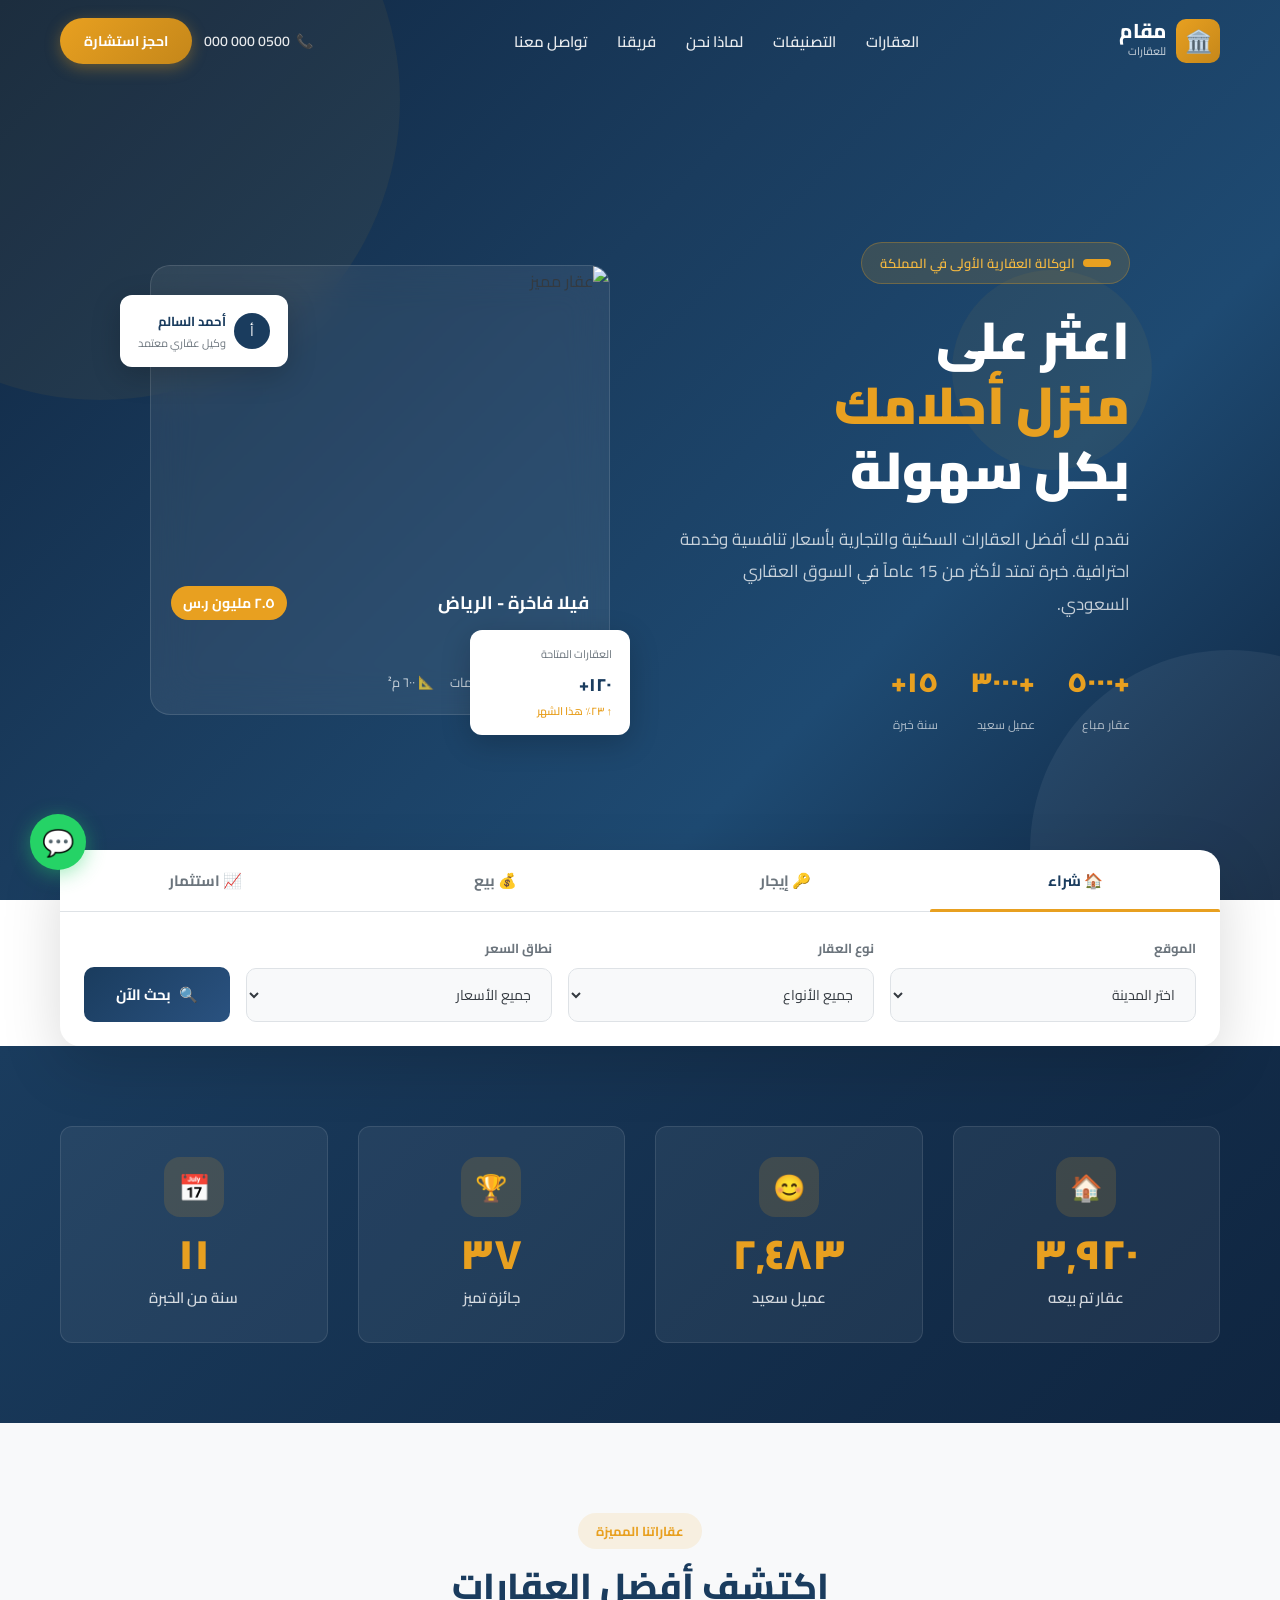
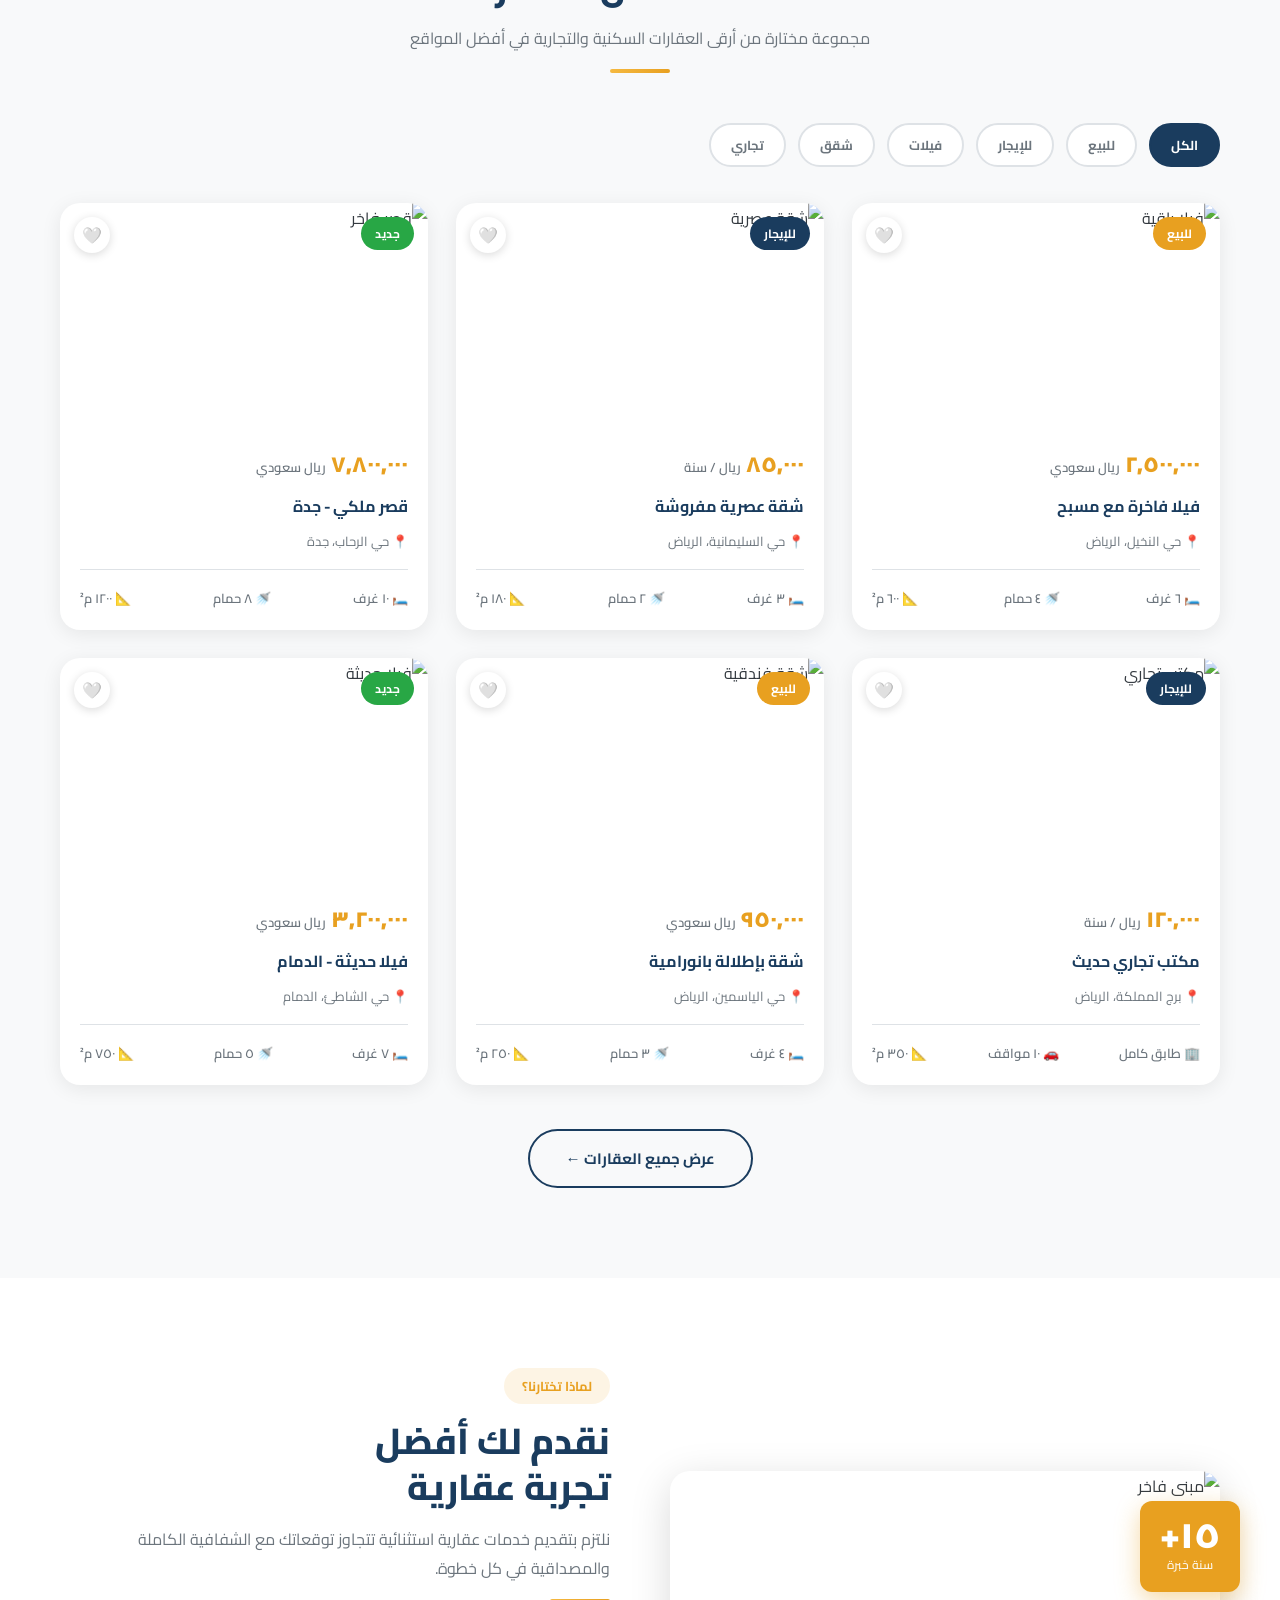
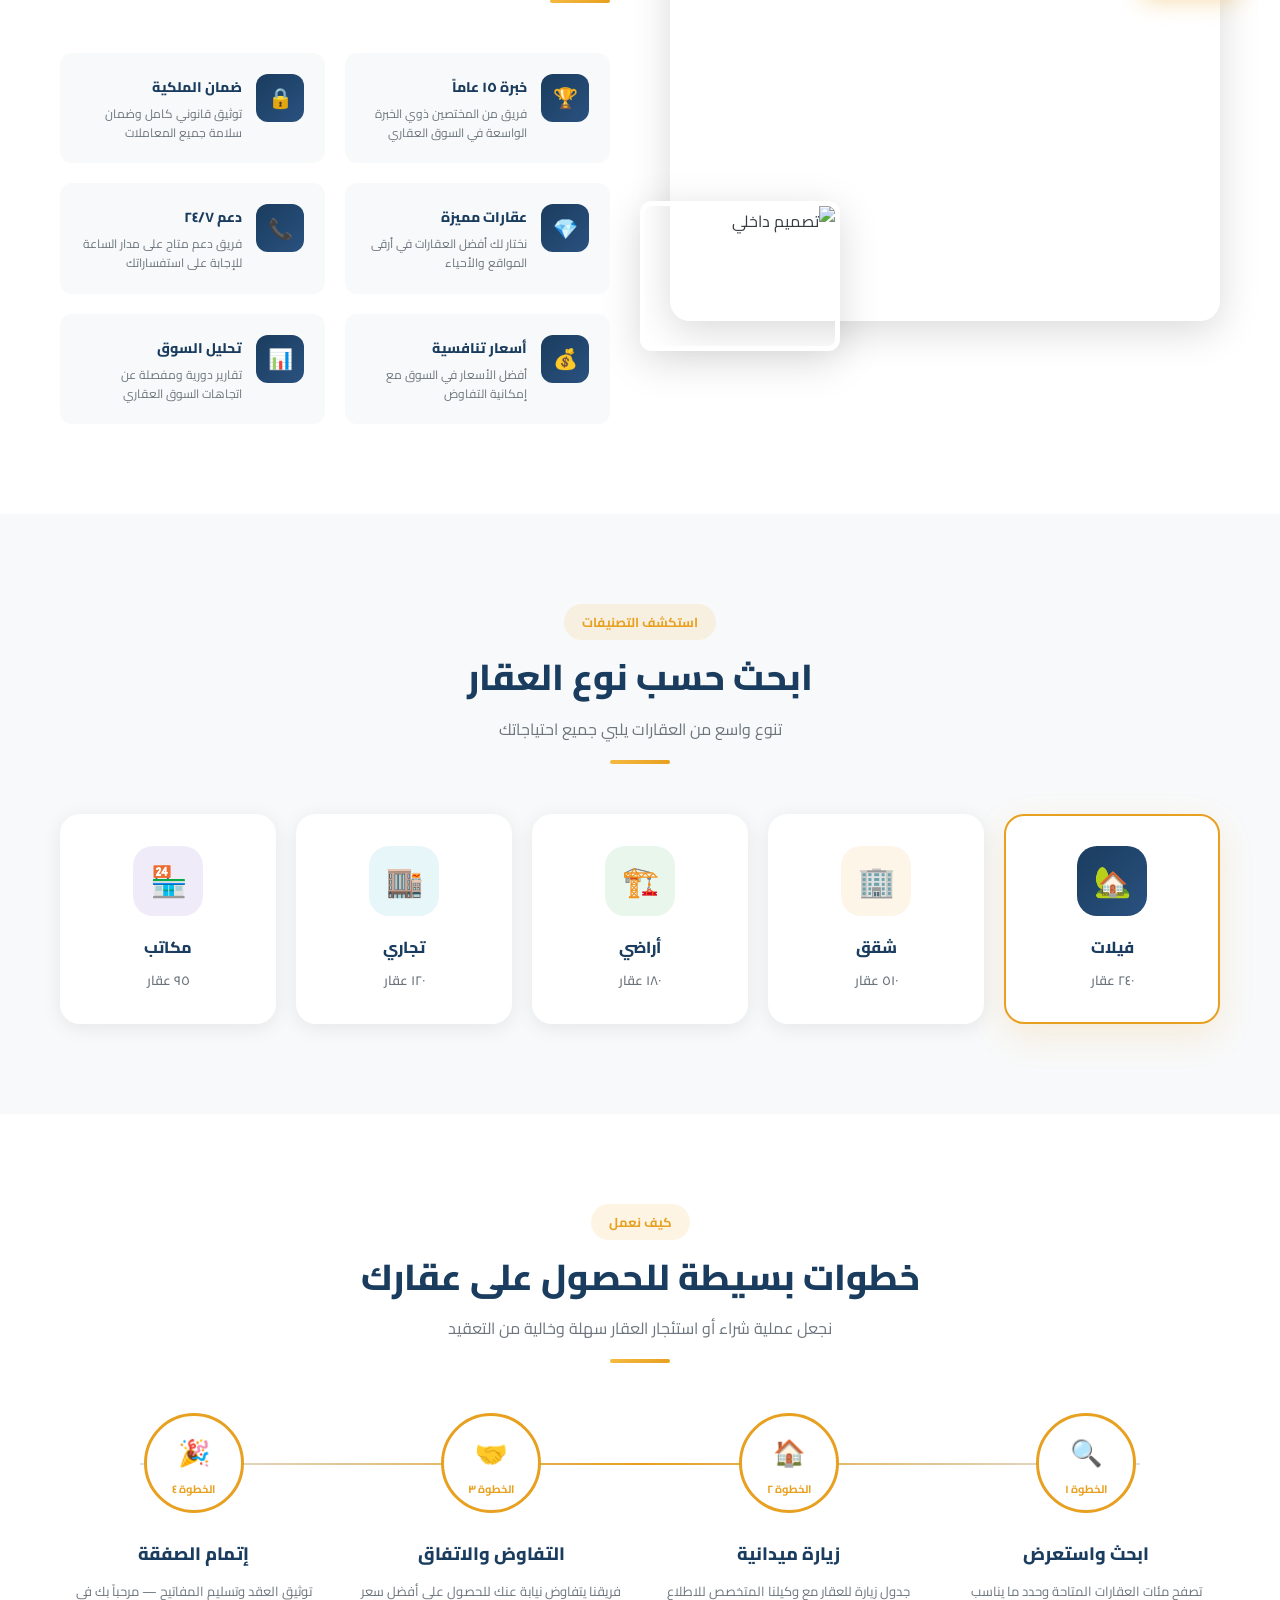
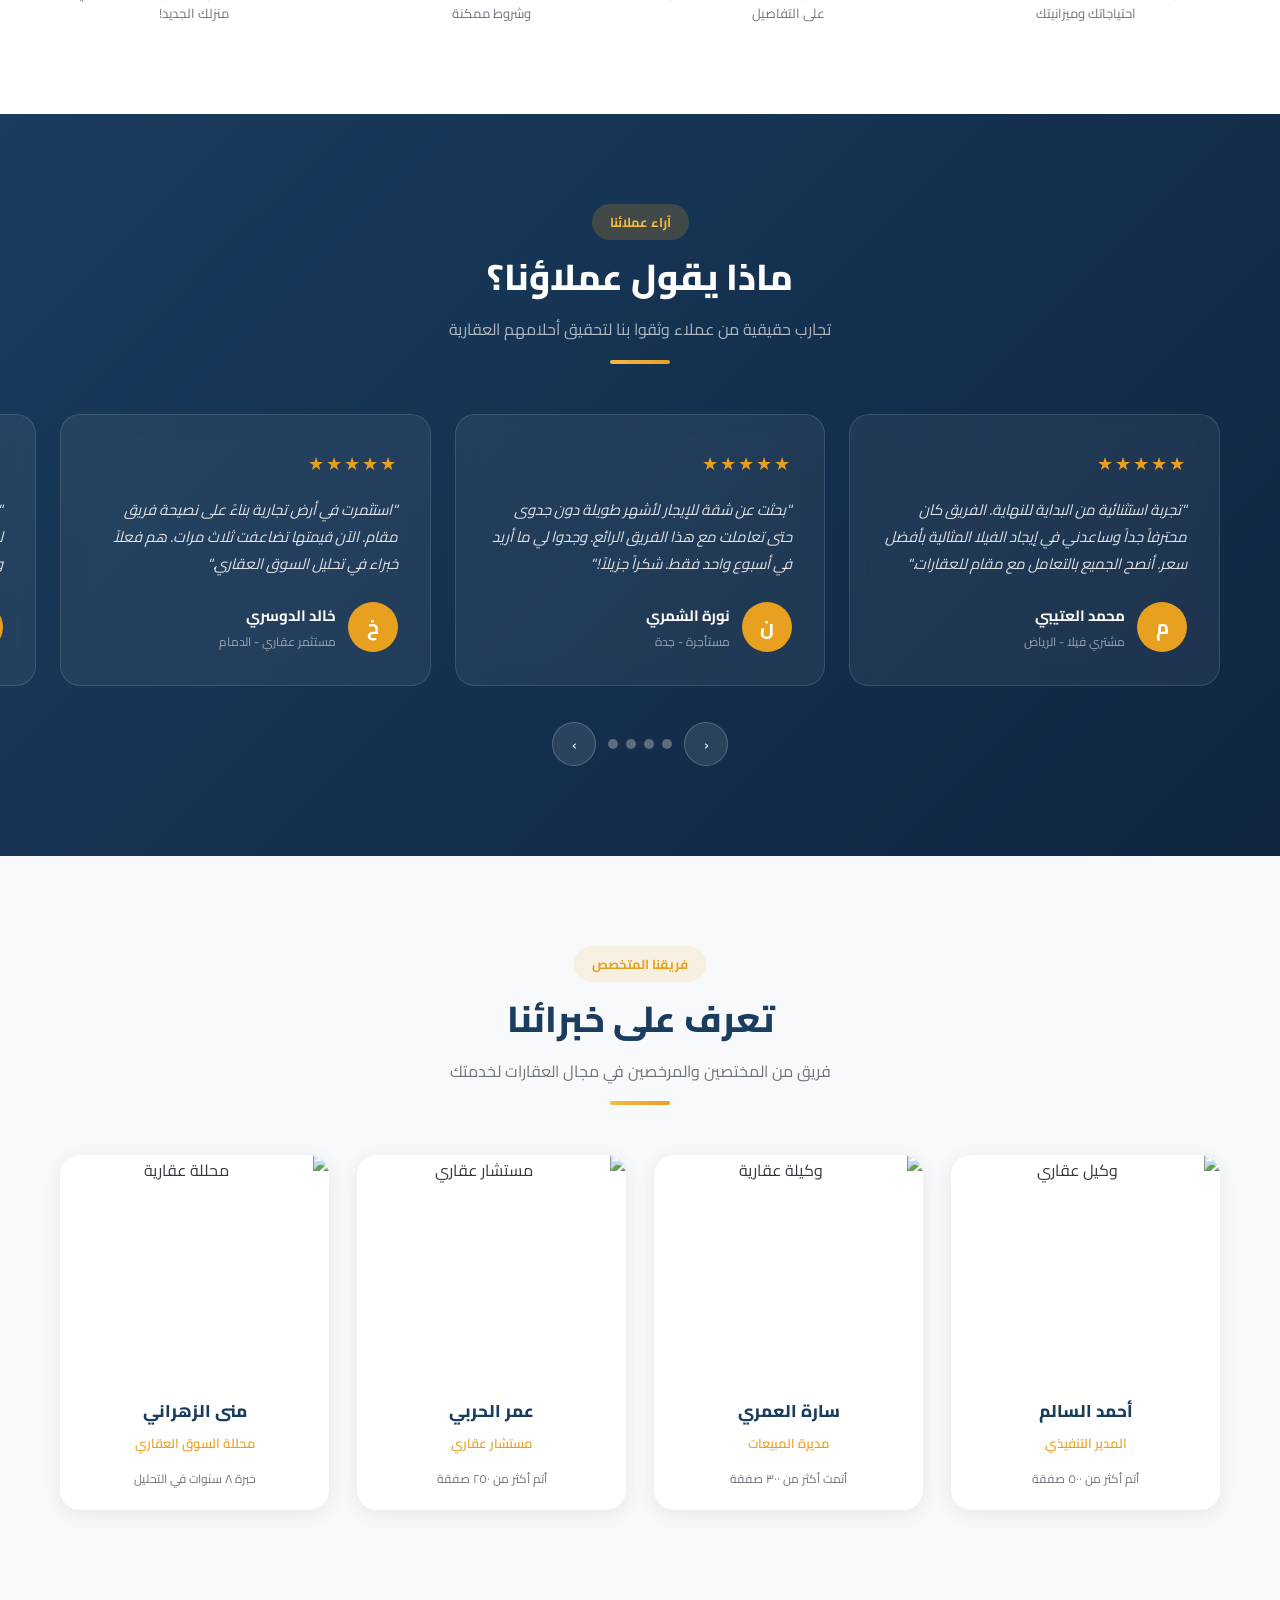
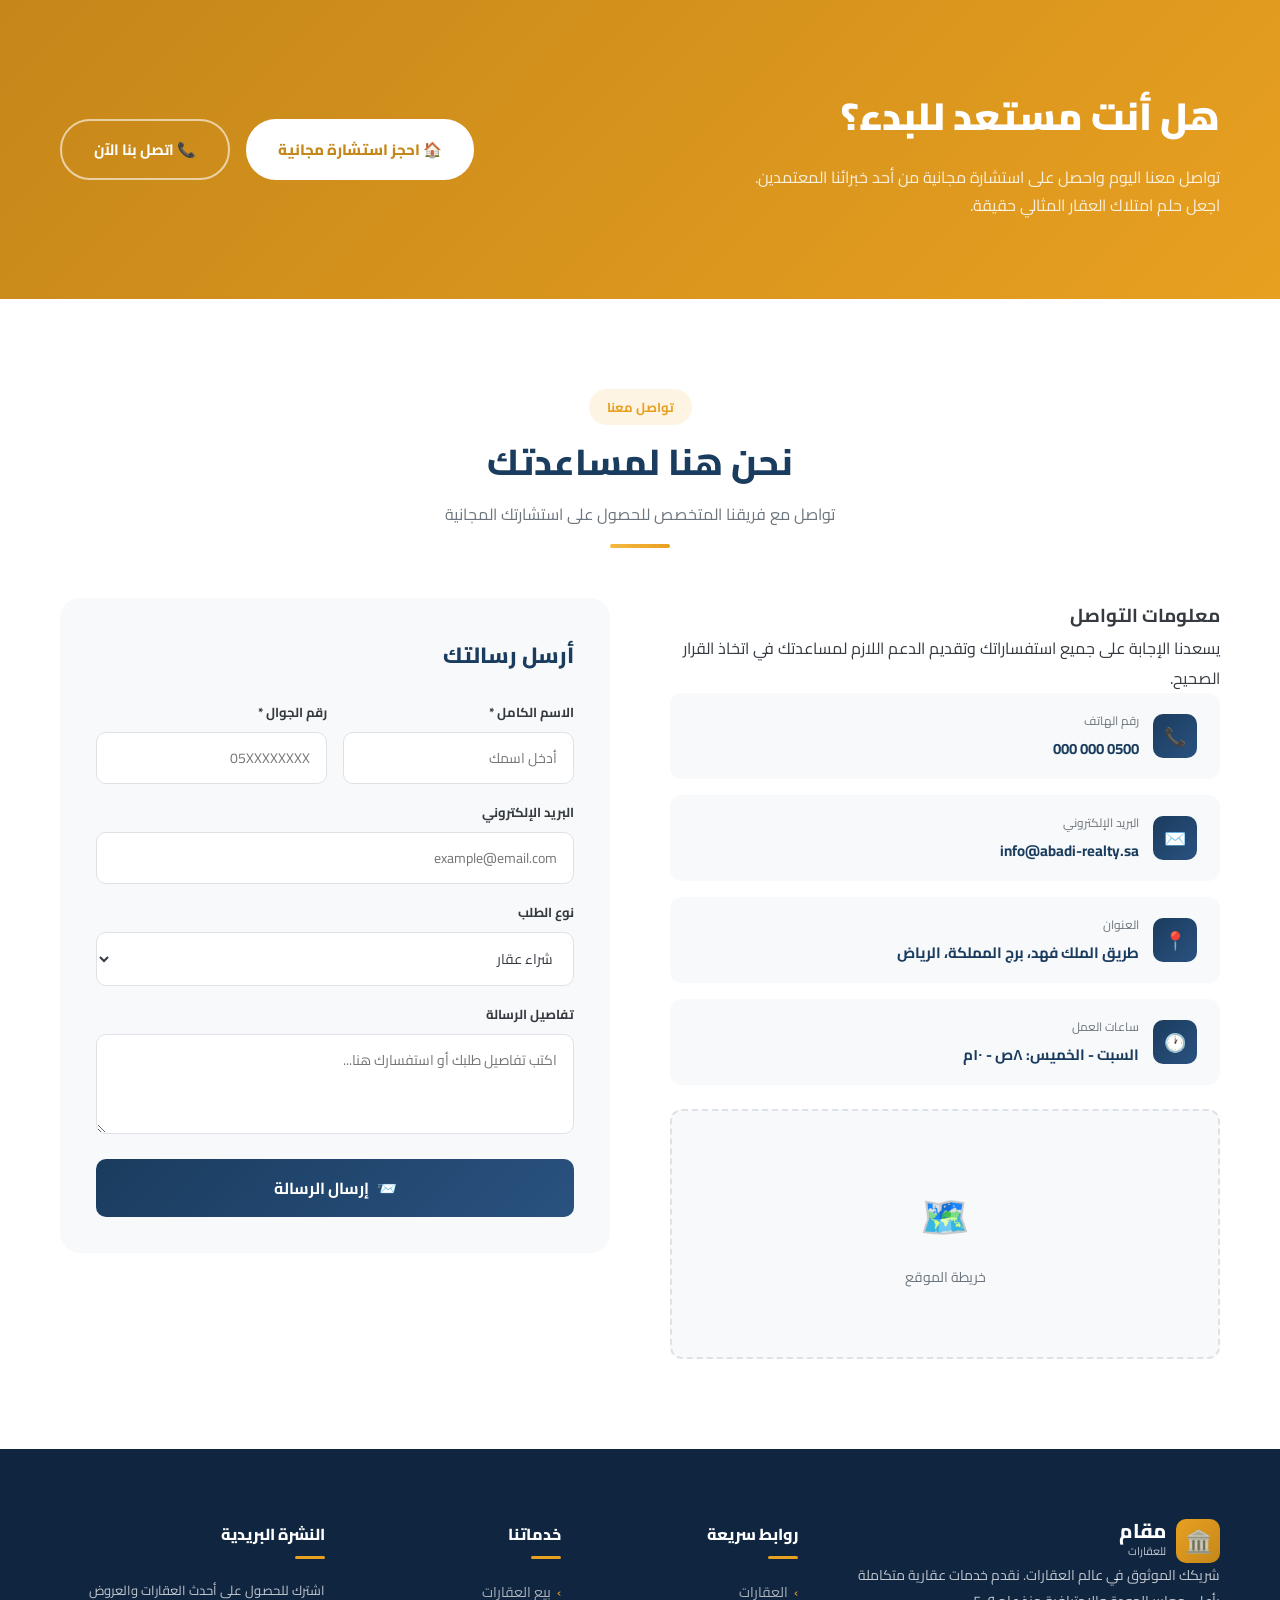
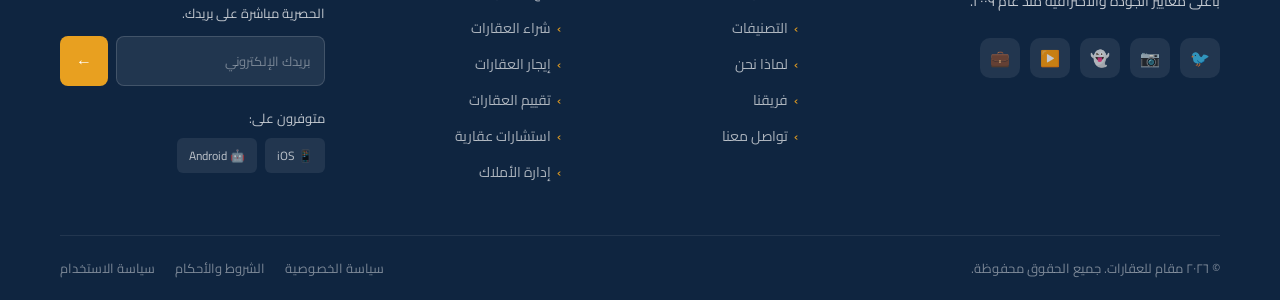
==== commit 1b211fbb: "تغيير اسم الموقع من عبادي للعقارات إلى مقام للعقارات" ====
--- a/index.html
+++ b/index.html
@@ -3,8 +3,8 @@
 <head>
   <meta charset="UTF-8">
   <meta name="viewport" content="width=device-width, initial-scale=1.0">
-  <meta name="description" content="عبادي للعقارات - شريكك الموثوق في عالم العقارات. أفضل العقارات السكنية والتجارية في المملكة العربية السعودية">
-  <title>عبادي للعقارات | نحو مستقبل أفضل</title>
+  <meta name="description" content="مقام للعقارات - شريكك الموثوق في عالم العقارات. أفضل العقارات السكنية والتجارية في المملكة العربية السعودية">
+  <title>مقام للعقارات | نحو مستقبل أفضل</title>
 
   <!-- Google Fonts -->
   <link rel="preconnect" href="https://fonts.googleapis.com">
@@ -22,7 +22,7 @@
       <a href="#" class="logo">
         <div class="logo-icon">🏛️</div>
         <div class="logo-text">
-          <span class="brand">عبادي</span>
+          <span class="brand">مقام</span>
           <span class="sub">للعقارات</span>
         </div>
       </a>
@@ -55,7 +55,7 @@
   <div class="logo" style="margin-bottom:24px">
     <div class="logo-icon">🏛️</div>
     <div class="logo-text">
-      <span class="brand" style="color:#1a3c5e">عبادي</span>
+      <span class="brand" style="color:#1a3c5e">مقام</span>
       <span class="sub" style="color:#6c757d">للعقارات</span>
     </div>
   </div>
@@ -252,6 +252,7 @@
 
     <div class="properties-grid">
 
+      <!-- Property 1 -->
       <div class="property-card fade-in" data-type="sale">
         <div class="pc-image">
           <img src="https://images.unsplash.com/photo-1613977257363-707ba9348227?w=500&q=75" alt="فيلا راقية">
@@ -277,6 +278,7 @@
         </div>
       </div>
 
+      <!-- Property 2 -->
       <div class="property-card fade-in" data-type="rent">
         <div class="pc-image">
           <img src="https://images.unsplash.com/photo-1560448204-e02f11c3d0e2?w=500&q=75" alt="شقة عصرية">
@@ -302,6 +304,7 @@
         </div>
       </div>
 
+      <!-- Property 3 -->
       <div class="property-card fade-in" data-type="sale">
         <div class="pc-image">
           <img src="https://images.unsplash.com/photo-1512917774080-9991f1c4c750?w=500&q=75" alt="قصر فاخر">
@@ -327,6 +330,7 @@
         </div>
       </div>
 
+      <!-- Property 4 -->
       <div class="property-card fade-in" data-type="commercial">
         <div class="pc-image">
           <img src="https://images.unsplash.com/photo-1497366216548-37526070297c?w=500&q=75" alt="مكتب تجاري">
@@ -352,6 +356,7 @@
         </div>
       </div>
 
+      <!-- Property 5 -->
       <div class="property-card fade-in" data-type="apartment">
         <div class="pc-image">
           <img src="https://images.unsplash.com/photo-1502672260266-1c1ef2d93688?w=500&q=75" alt="شقة فندقية">
@@ -377,6 +382,7 @@
         </div>
       </div>
 
+      <!-- Property 6 -->
       <div class="property-card fade-in" data-type="villa">
         <div class="pc-image">
           <img src="https://images.unsplash.com/photo-1600596542815-ffad4c1539a9?w=500&q=75" alt="فيلا حديثة">
@@ -586,7 +592,7 @@
 
         <div class="testimonial-card">
           <div class="tc-stars">★★★★★</div>
-          <p class="tc-text">"تجربة استثنائية من البداية للنهاية. الفريق كان محترفاً جداً وساعدني في إيجاد الفيلا المثالية بأفضل سعر. أنصح الجميع بالتعامل مع عبادي للعقارات."</p>
+          <p class="tc-text">"تجربة استثنائية من البداية للنهاية. الفريق كان محترفاً جداً وساعدني في إيجاد الفيلا المثالية بأفضل سعر. أنصح الجميع بالتعامل مع مقام للعقارات."</p>
           <div class="tc-author">
             <div class="tc-avatar">م</div>
             <div class="tc-info">
@@ -610,7 +616,7 @@
 
         <div class="testimonial-card">
           <div class="tc-stars">★★★★★</div>
-          <p class="tc-text">"استثمرت في أرض تجارية بناءً على نصيحة فريق عبادي. الآن قيمتها تضاعفت ثلاث مرات. هم فعلاً خبراء في تحليل السوق العقاري."</p>
+          <p class="tc-text">"استثمرت في أرض تجارية بناءً على نصيحة فريق مقام. الآن قيمتها تضاعفت ثلاث مرات. هم فعلاً خبراء في تحليل السوق العقاري."</p>
           <div class="tc-author">
             <div class="tc-avatar">خ</div>
             <div class="tc-info">
@@ -622,7 +628,7 @@
 
         <div class="testimonial-card">
           <div class="tc-stars">★★★★★</div>
-          <p class="tc-text">"أفضل قرار اتخذته هو الاستعانة بعبادي للعقارات لبيع منزلي. باعوه بسعر أعلى بكثير مما كنت أتوقع وفي وقت قياسي."</p>
+          <p class="tc-text">"أفضل قرار اتخذته هو الاستعانة بمقام للعقارات لبيع منزلي. باعوه بسعر أعلى بكثير مما كنت أتوقع وفي وقت قياسي."</p>
           <div class="tc-author">
             <div class="tc-avatar">ف</div>
             <div class="tc-info">
@@ -848,7 +854,7 @@
         <div class="logo">
           <div class="logo-icon">🏛️</div>
           <div class="logo-text">
-            <span class="brand" style="color:white">عبادي</span>
+            <span class="brand" style="color:white">مقام</span>
             <span class="sub">للعقارات</span>
           </div>
         </div>
@@ -892,11 +898,18 @@
           <input type="email" placeholder="بريدك الإلكتروني" required>
           <button type="submit">←</button>
         </form>
+        <div style="margin-top:20px">
+          <div style="font-size:13px;color:rgba(255,255,255,0.75);margin-bottom:8px">متوفرون على:</div>
+          <div style="display:flex;gap:8px">
+            <div style="background:rgba(255,255,255,0.08);padding:6px 12px;border-radius:6px;font-size:12px;color:rgba(255,255,255,0.7)">📱 iOS</div>
+            <div style="background:rgba(255,255,255,0.08);padding:6px 12px;border-radius:6px;font-size:12px;color:rgba(255,255,255,0.7)">🤖 Android</div>
+          </div>
+        </div>
       </div>
     </div>
 
     <div class="footer-bottom">
-      <p>© ٢٠٢٦ عبادي للعقارات. جميع الحقوق محفوظة.</p>
+      <p>© ٢٠٢٦ مقام للعقارات. جميع الحقوق محفوظة.</p>
       <div class="footer-bottom-links">
         <a href="#">سياسة الخصوصية</a>
         <a href="#">الشروط والأحكام</a>
@@ -906,9 +919,12 @@
   </div>
 </footer>
 
+<!-- WhatsApp Float -->
 <a href="https://wa.me/966500000000" class="whatsapp-float" title="تواصل عبر واتساب">💬</a>
+
+<!-- Scroll Top -->
 <div class="scroll-top" title="العودة للأعلى">↑</div>
 
 <script src="js/main.js"></script>
 </body>
-</html>+</html>
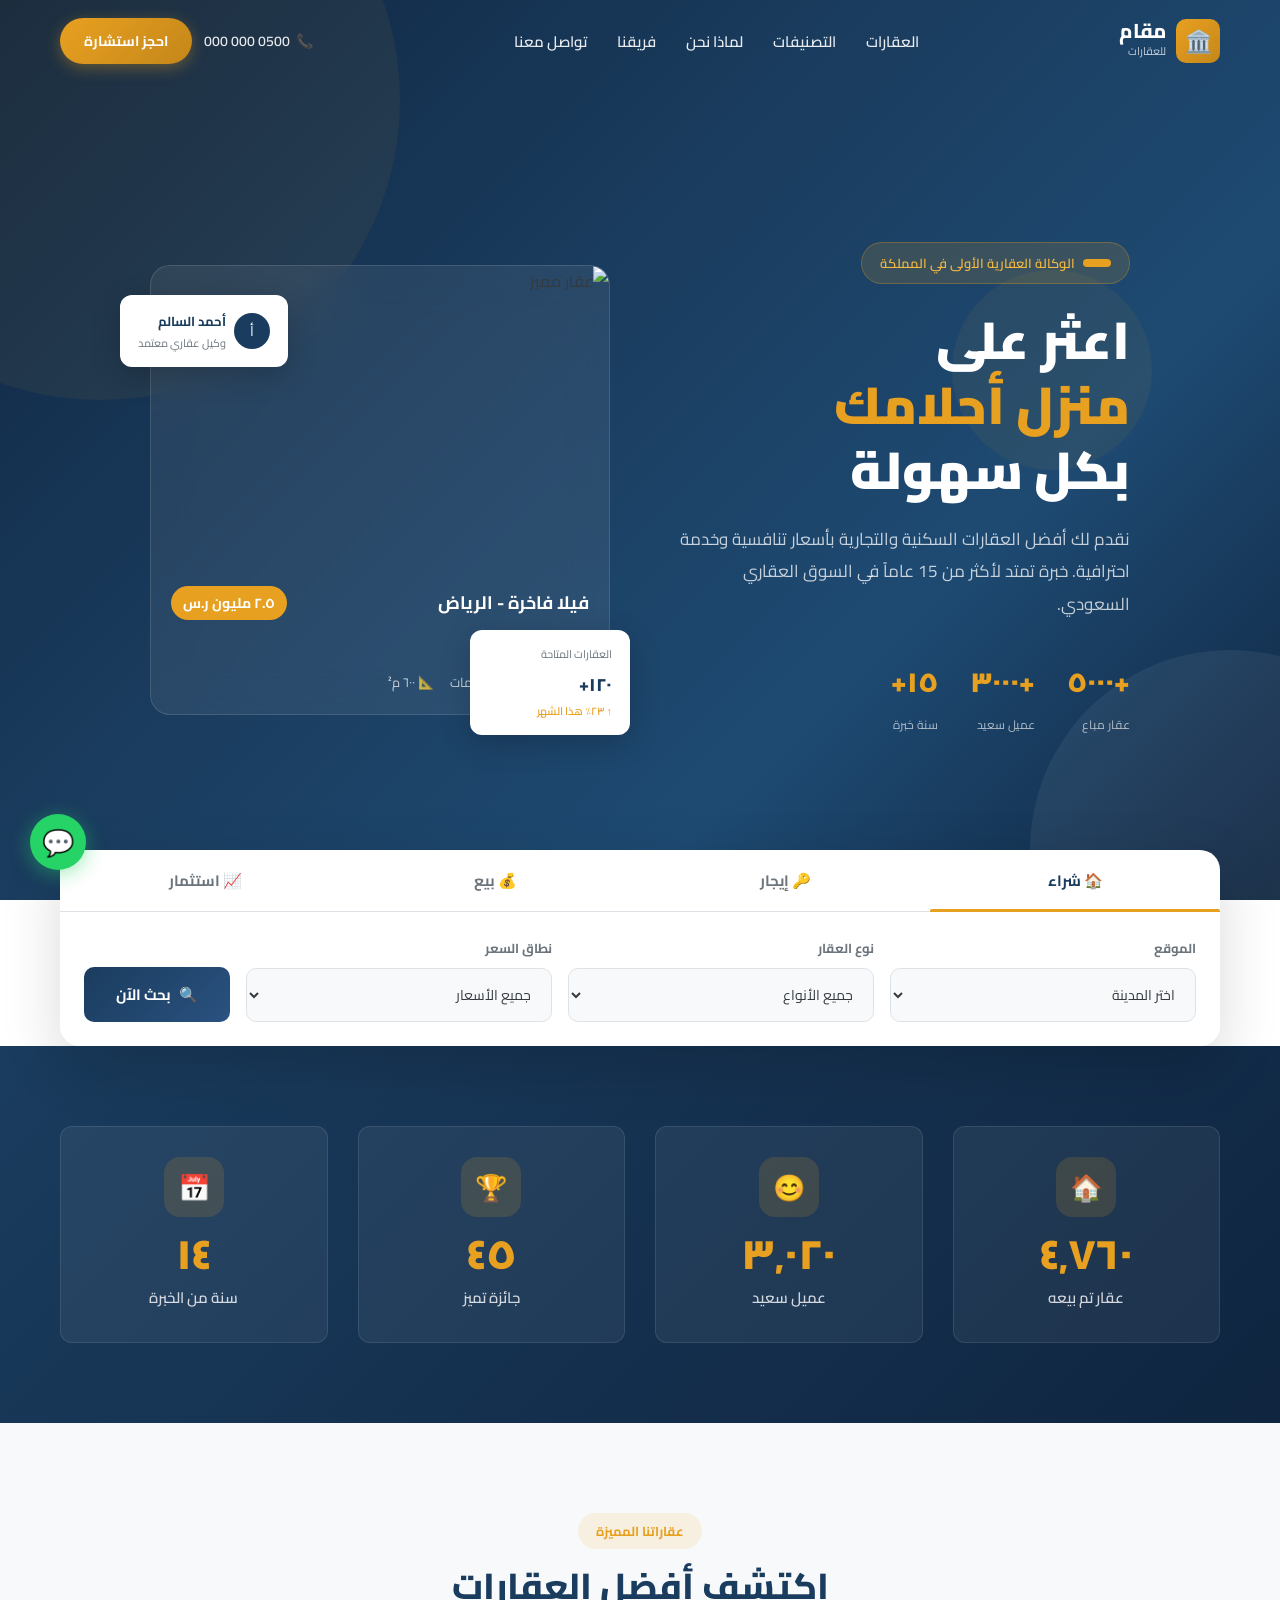
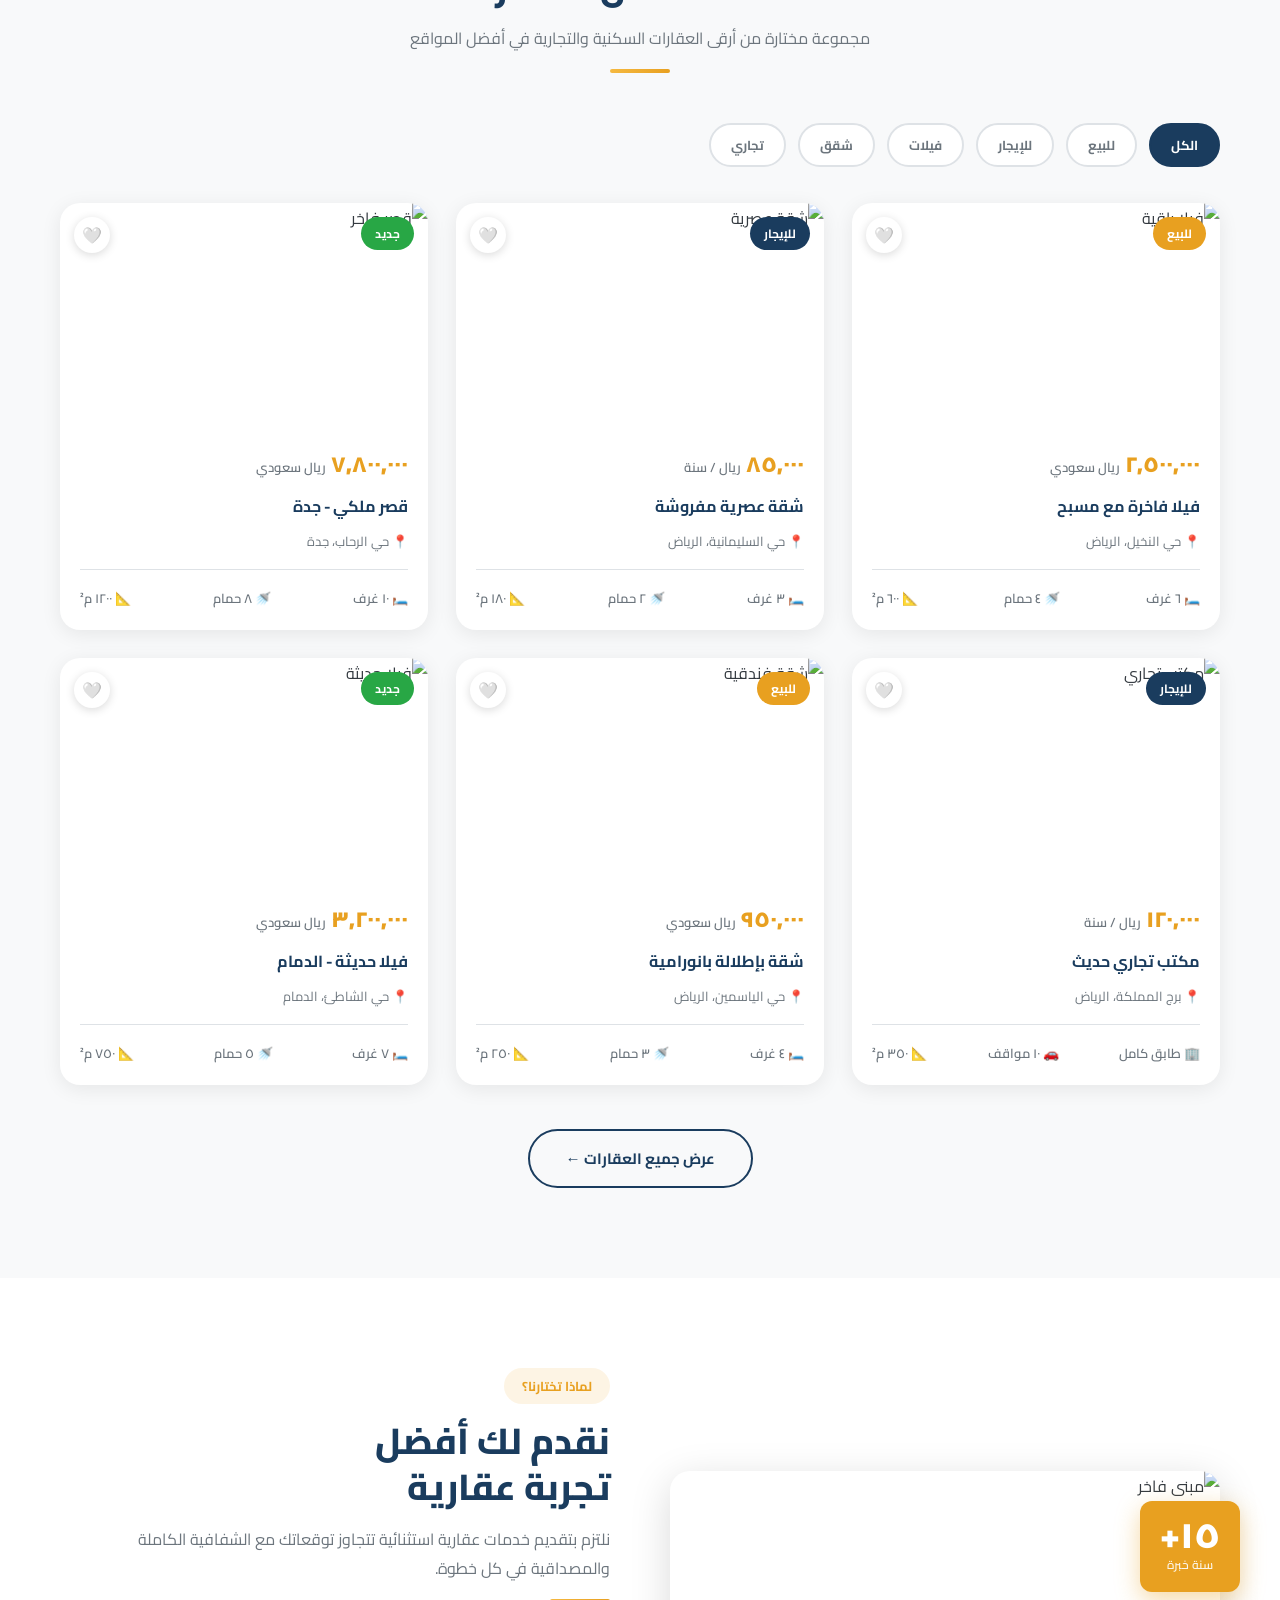
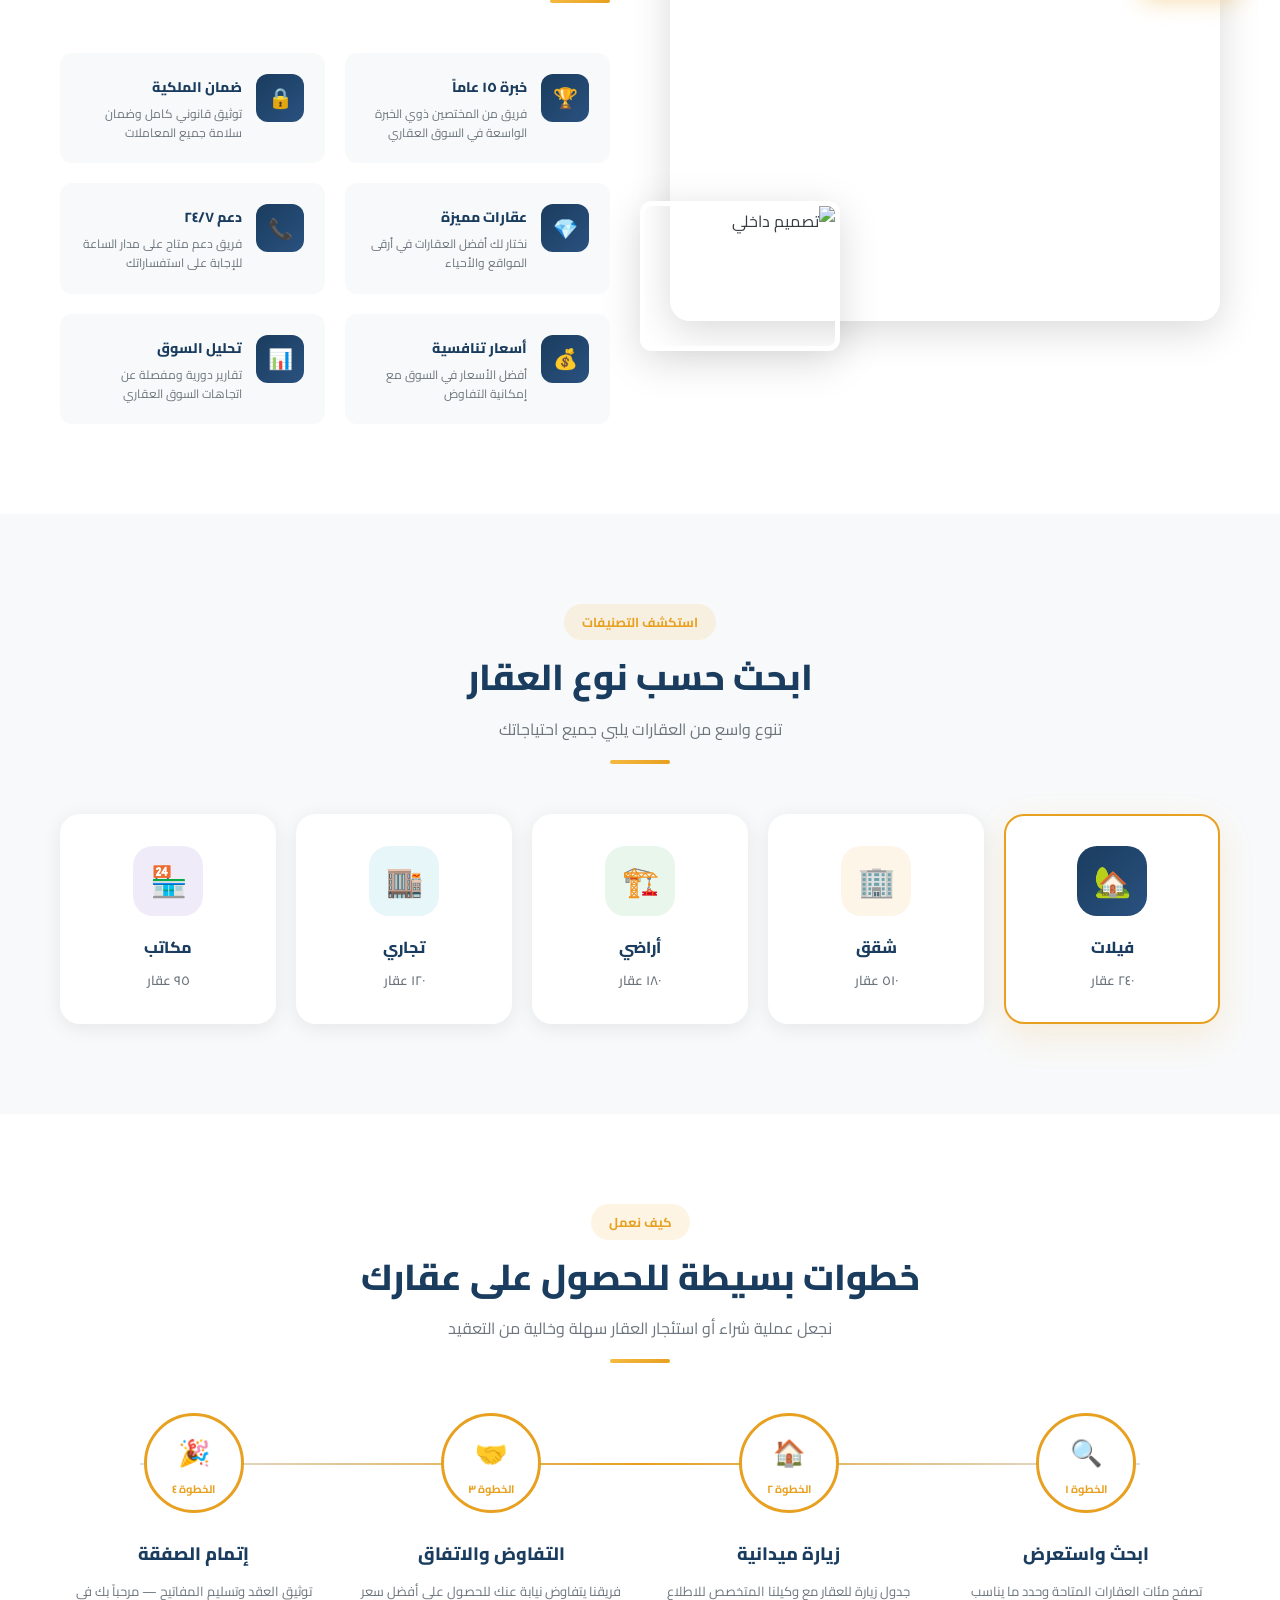
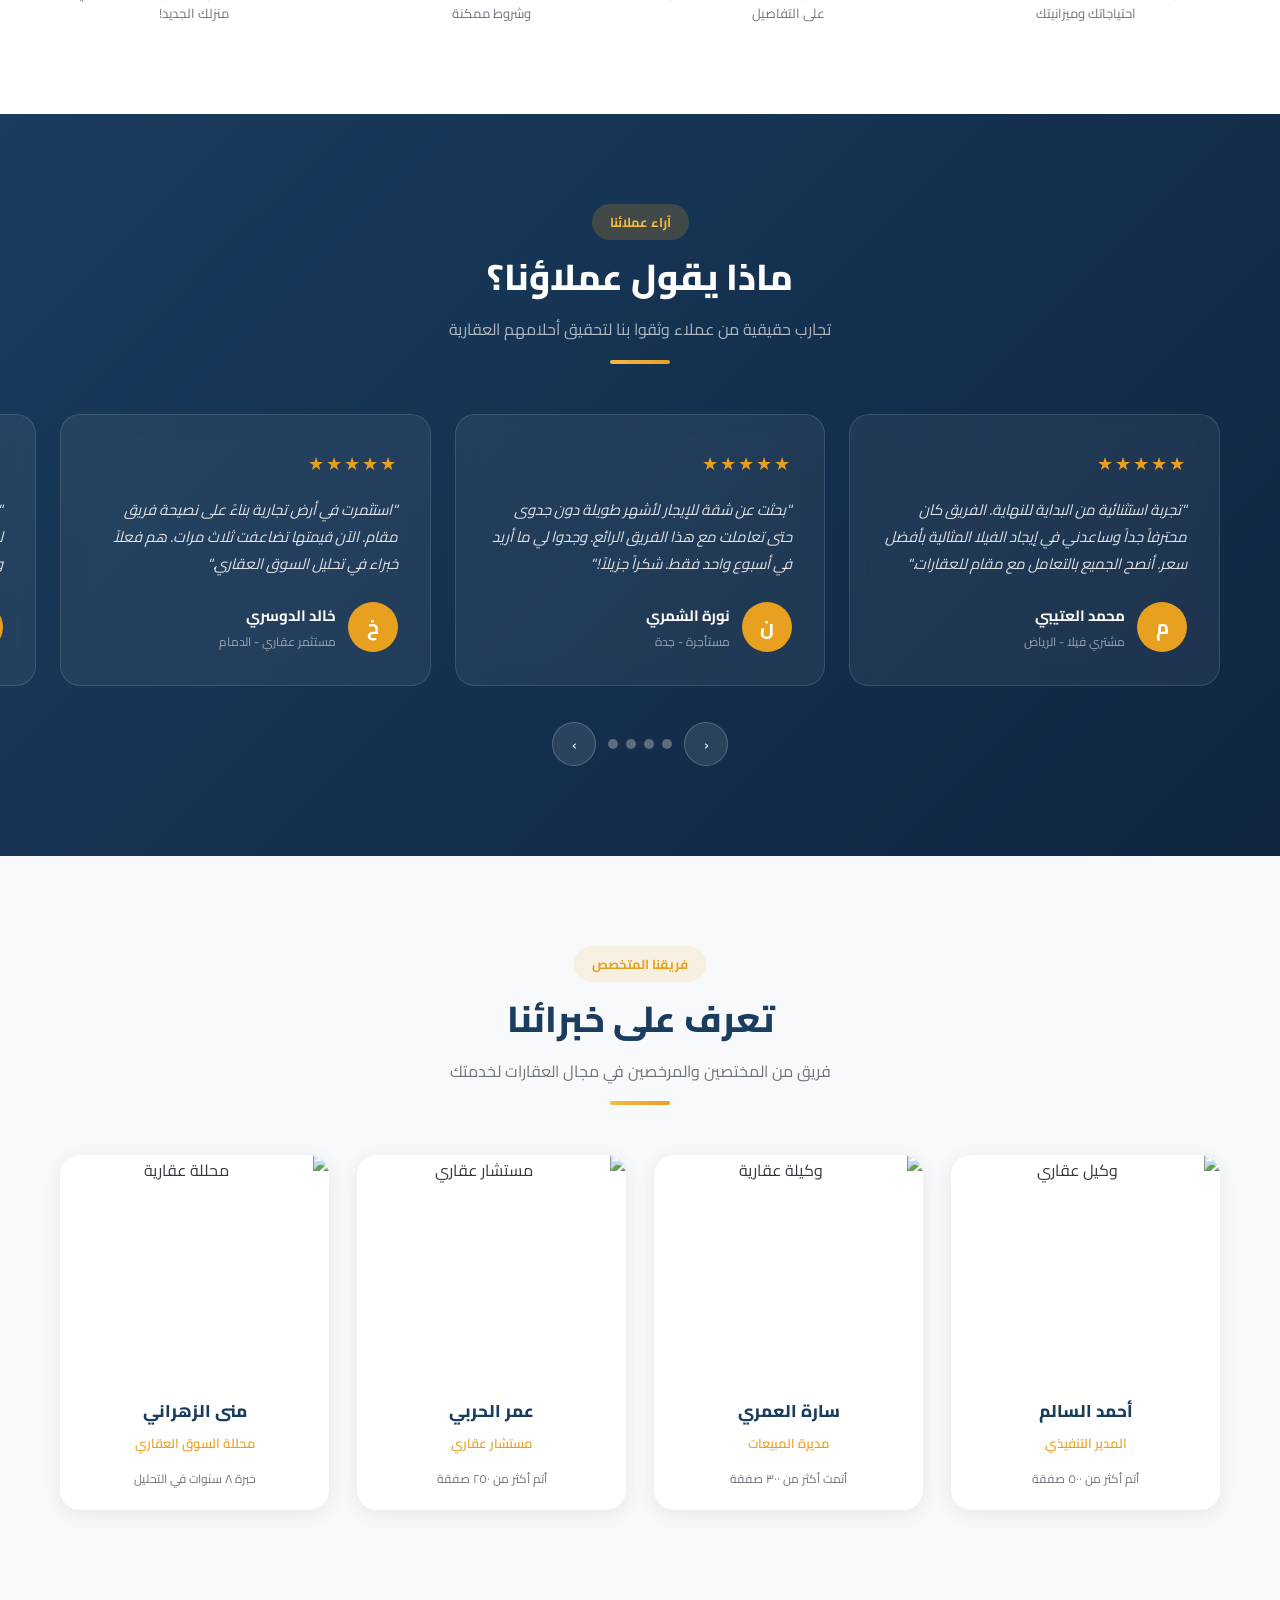
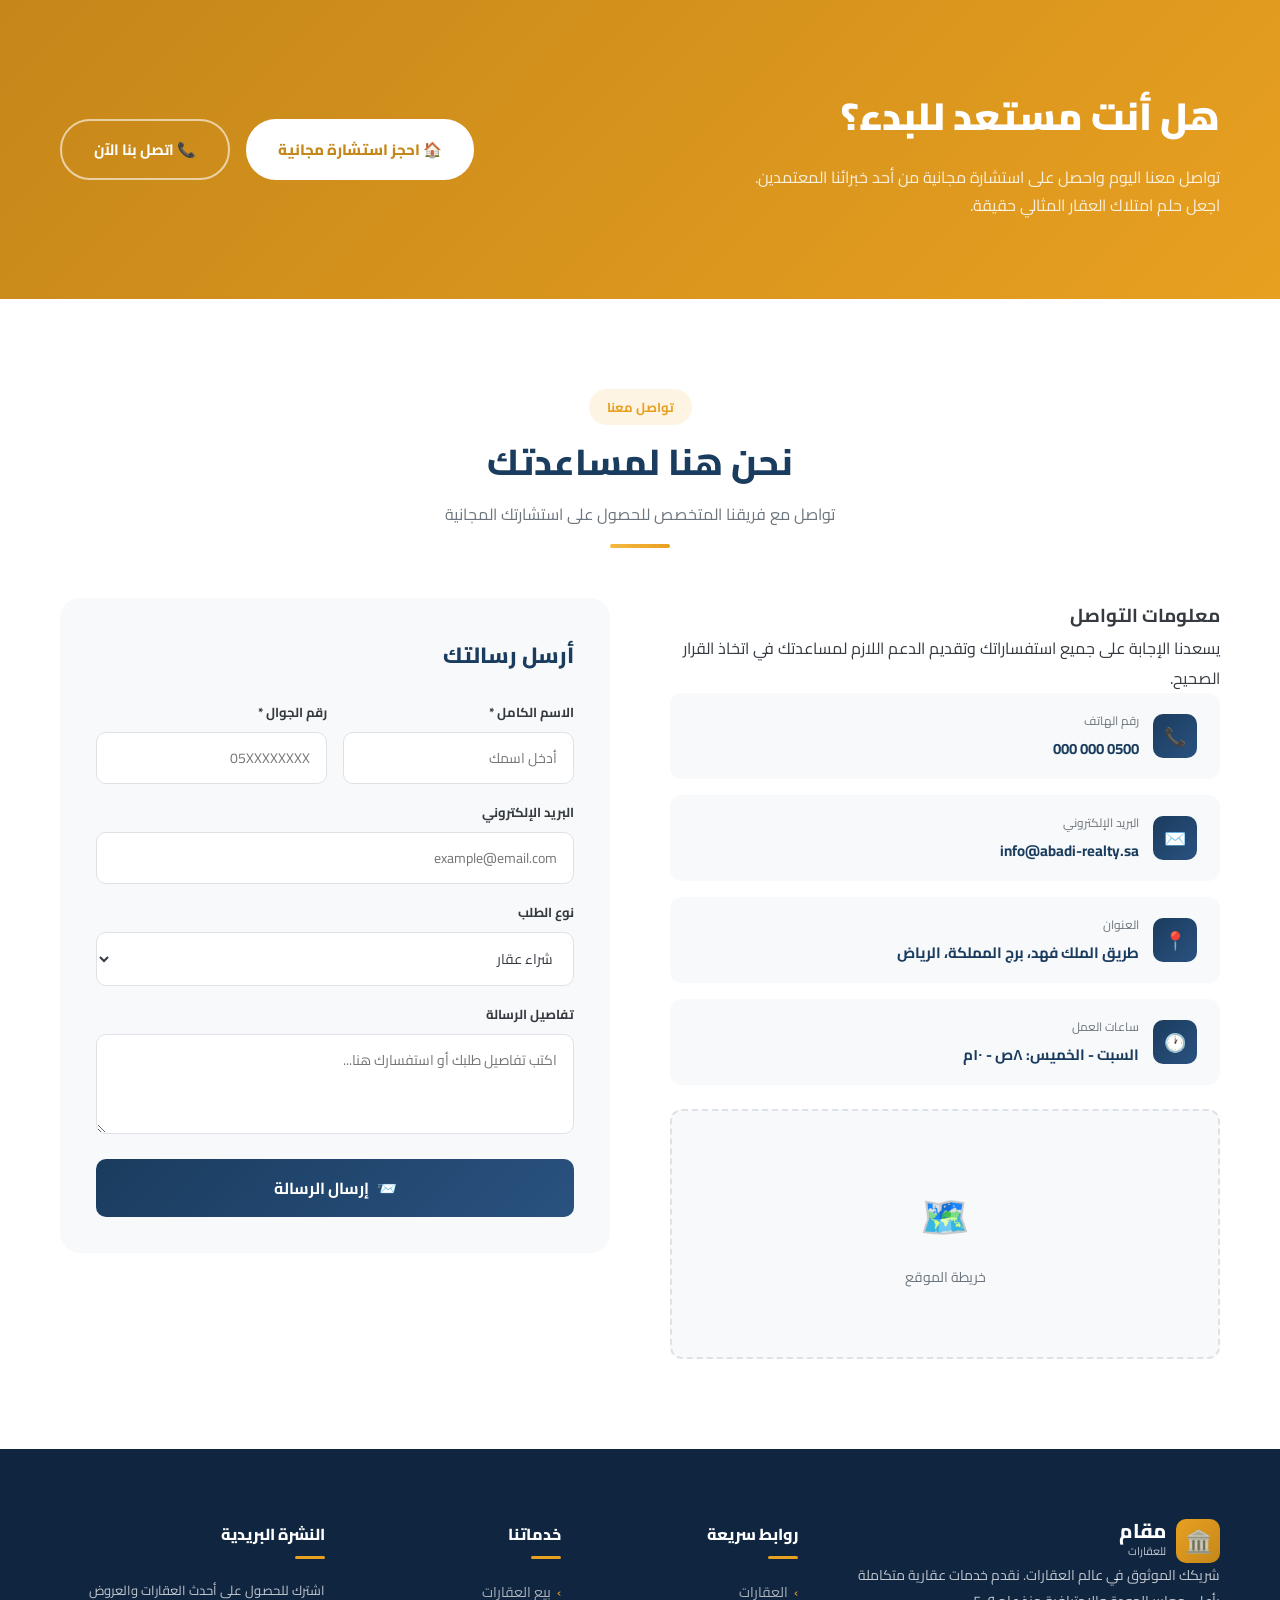
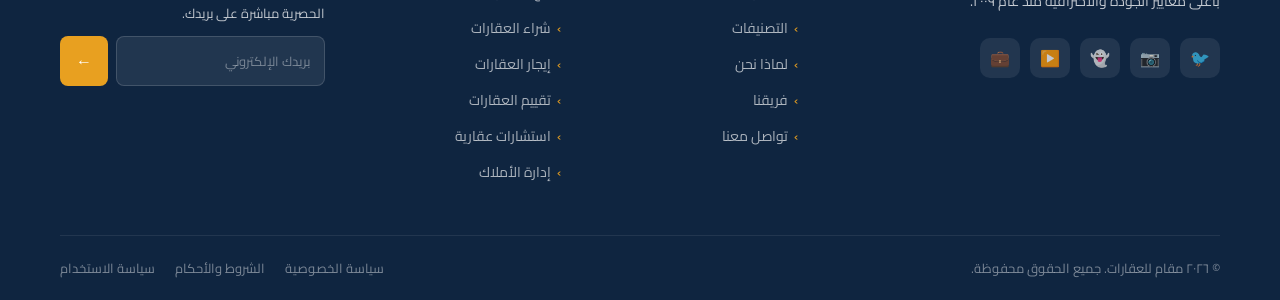
==== commit ccf758ad: "دمج تحديثات الموقع مع اسم مقام للعقارات" ====
--- a/index.html
+++ b/index.html
@@ -252,7 +252,6 @@
 
     <div class="properties-grid">
 
-      <!-- Property 1 -->
       <div class="property-card fade-in" data-type="sale">
         <div class="pc-image">
           <img src="https://images.unsplash.com/photo-1613977257363-707ba9348227?w=500&q=75" alt="فيلا راقية">
@@ -278,7 +277,6 @@
         </div>
       </div>
 
-      <!-- Property 2 -->
       <div class="property-card fade-in" data-type="rent">
         <div class="pc-image">
           <img src="https://images.unsplash.com/photo-1560448204-e02f11c3d0e2?w=500&q=75" alt="شقة عصرية">
@@ -304,7 +302,6 @@
         </div>
       </div>
 
-      <!-- Property 3 -->
       <div class="property-card fade-in" data-type="sale">
         <div class="pc-image">
           <img src="https://images.unsplash.com/photo-1512917774080-9991f1c4c750?w=500&q=75" alt="قصر فاخر">
@@ -330,7 +327,6 @@
         </div>
       </div>
 
-      <!-- Property 4 -->
       <div class="property-card fade-in" data-type="commercial">
         <div class="pc-image">
           <img src="https://images.unsplash.com/photo-1497366216548-37526070297c?w=500&q=75" alt="مكتب تجاري">
@@ -356,7 +352,6 @@
         </div>
       </div>
 
-      <!-- Property 5 -->
       <div class="property-card fade-in" data-type="apartment">
         <div class="pc-image">
           <img src="https://images.unsplash.com/photo-1502672260266-1c1ef2d93688?w=500&q=75" alt="شقة فندقية">
@@ -382,7 +377,6 @@
         </div>
       </div>
 
-      <!-- Property 6 -->
       <div class="property-card fade-in" data-type="villa">
         <div class="pc-image">
           <img src="https://images.unsplash.com/photo-1600596542815-ffad4c1539a9?w=500&q=75" alt="فيلا حديثة">
@@ -898,13 +892,6 @@
           <input type="email" placeholder="بريدك الإلكتروني" required>
           <button type="submit">←</button>
         </form>
-        <div style="margin-top:20px">
-          <div style="font-size:13px;color:rgba(255,255,255,0.75);margin-bottom:8px">متوفرون على:</div>
-          <div style="display:flex;gap:8px">
-            <div style="background:rgba(255,255,255,0.08);padding:6px 12px;border-radius:6px;font-size:12px;color:rgba(255,255,255,0.7)">📱 iOS</div>
-            <div style="background:rgba(255,255,255,0.08);padding:6px 12px;border-radius:6px;font-size:12px;color:rgba(255,255,255,0.7)">🤖 Android</div>
-          </div>
-        </div>
       </div>
     </div>
 
@@ -919,12 +906,9 @@
   </div>
 </footer>
 
-<!-- WhatsApp Float -->
 <a href="https://wa.me/966500000000" class="whatsapp-float" title="تواصل عبر واتساب">💬</a>
-
-<!-- Scroll Top -->
 <div class="scroll-top" title="العودة للأعلى">↑</div>
 
 <script src="js/main.js"></script>
 </body>
-</html>
+</html>
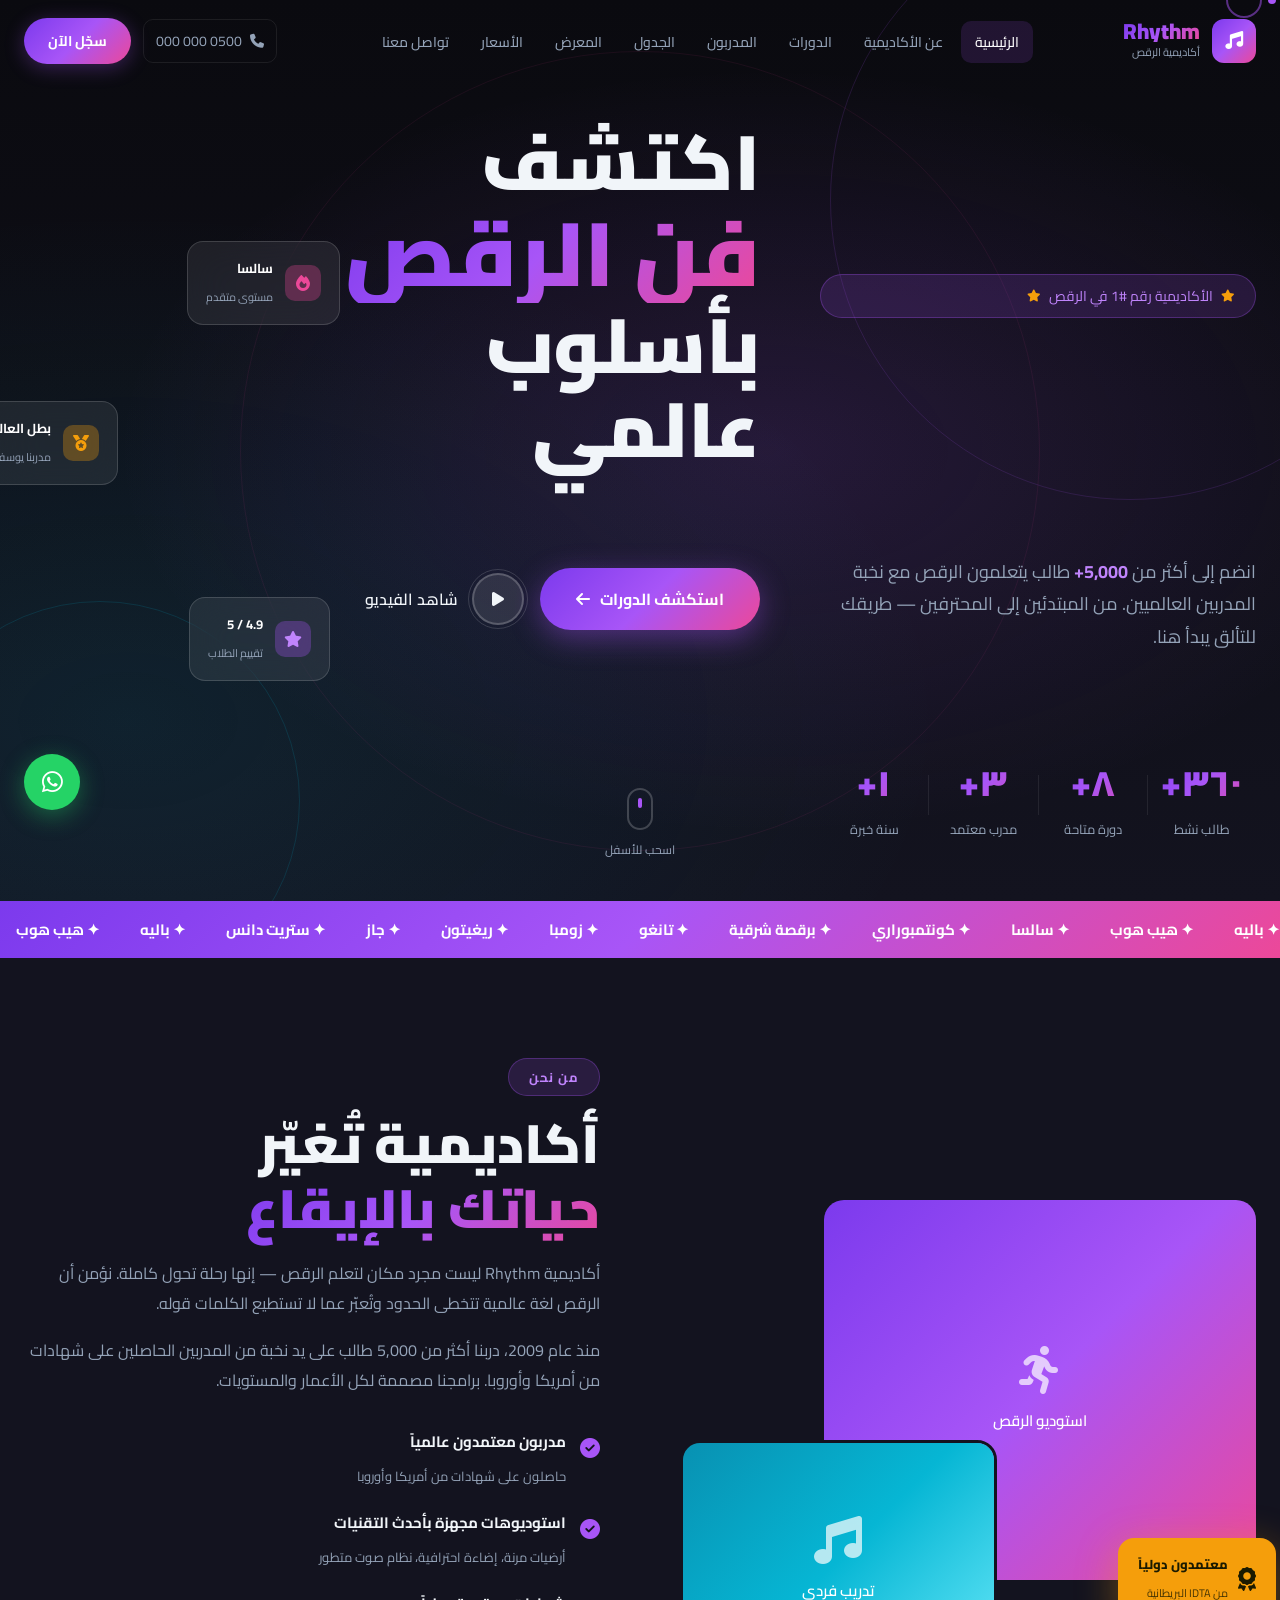
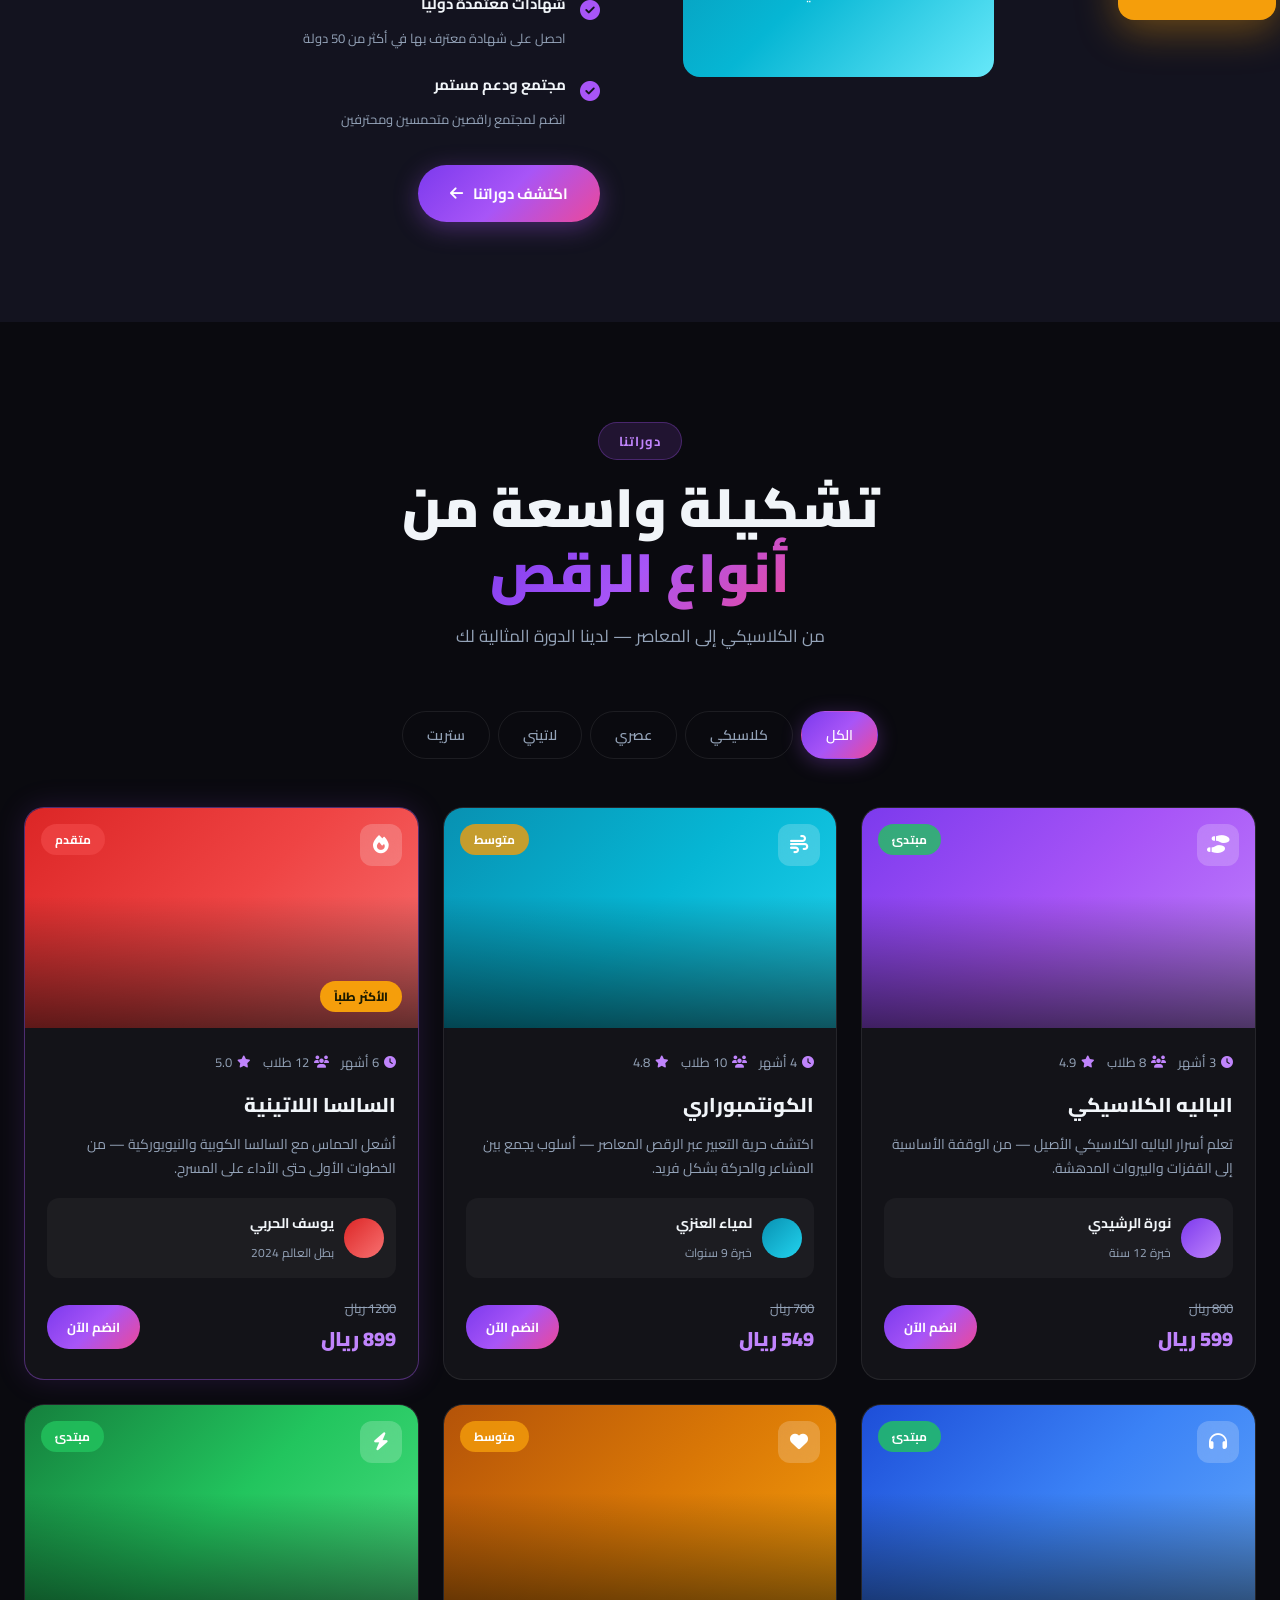
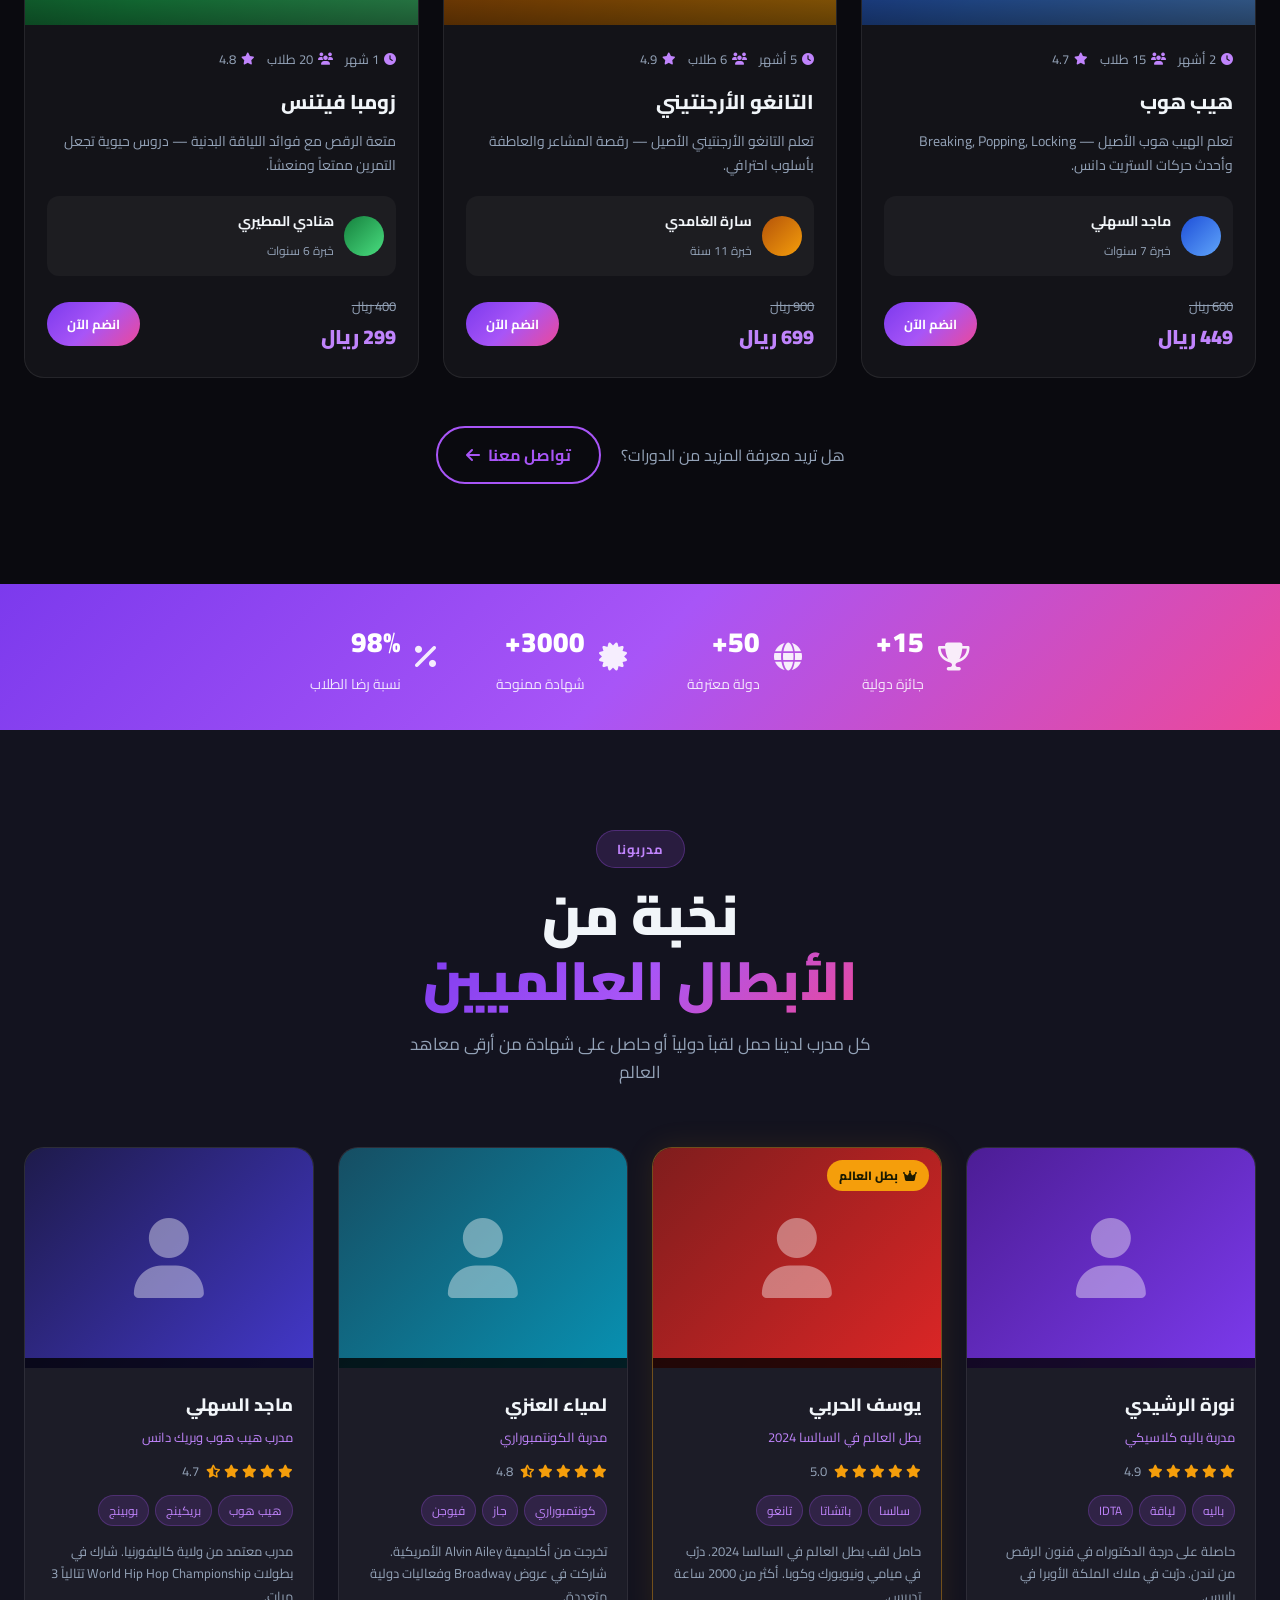
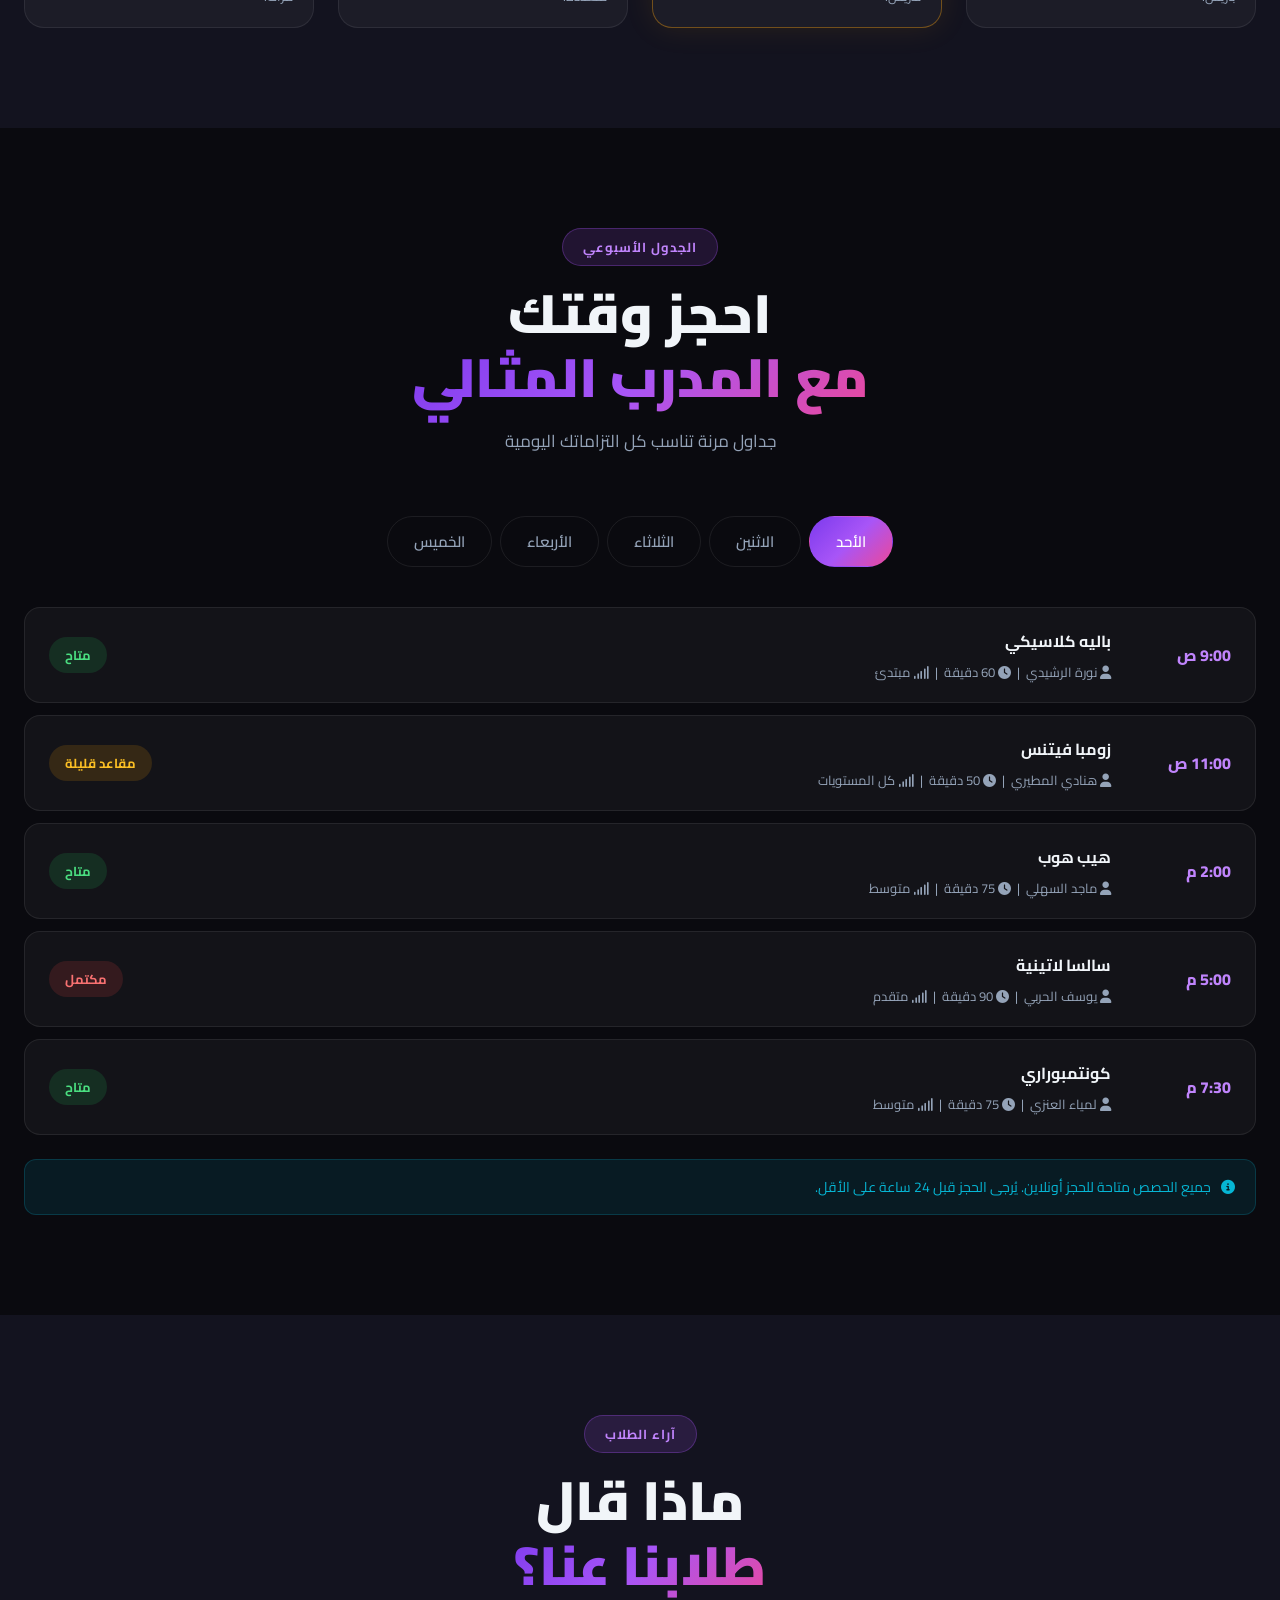
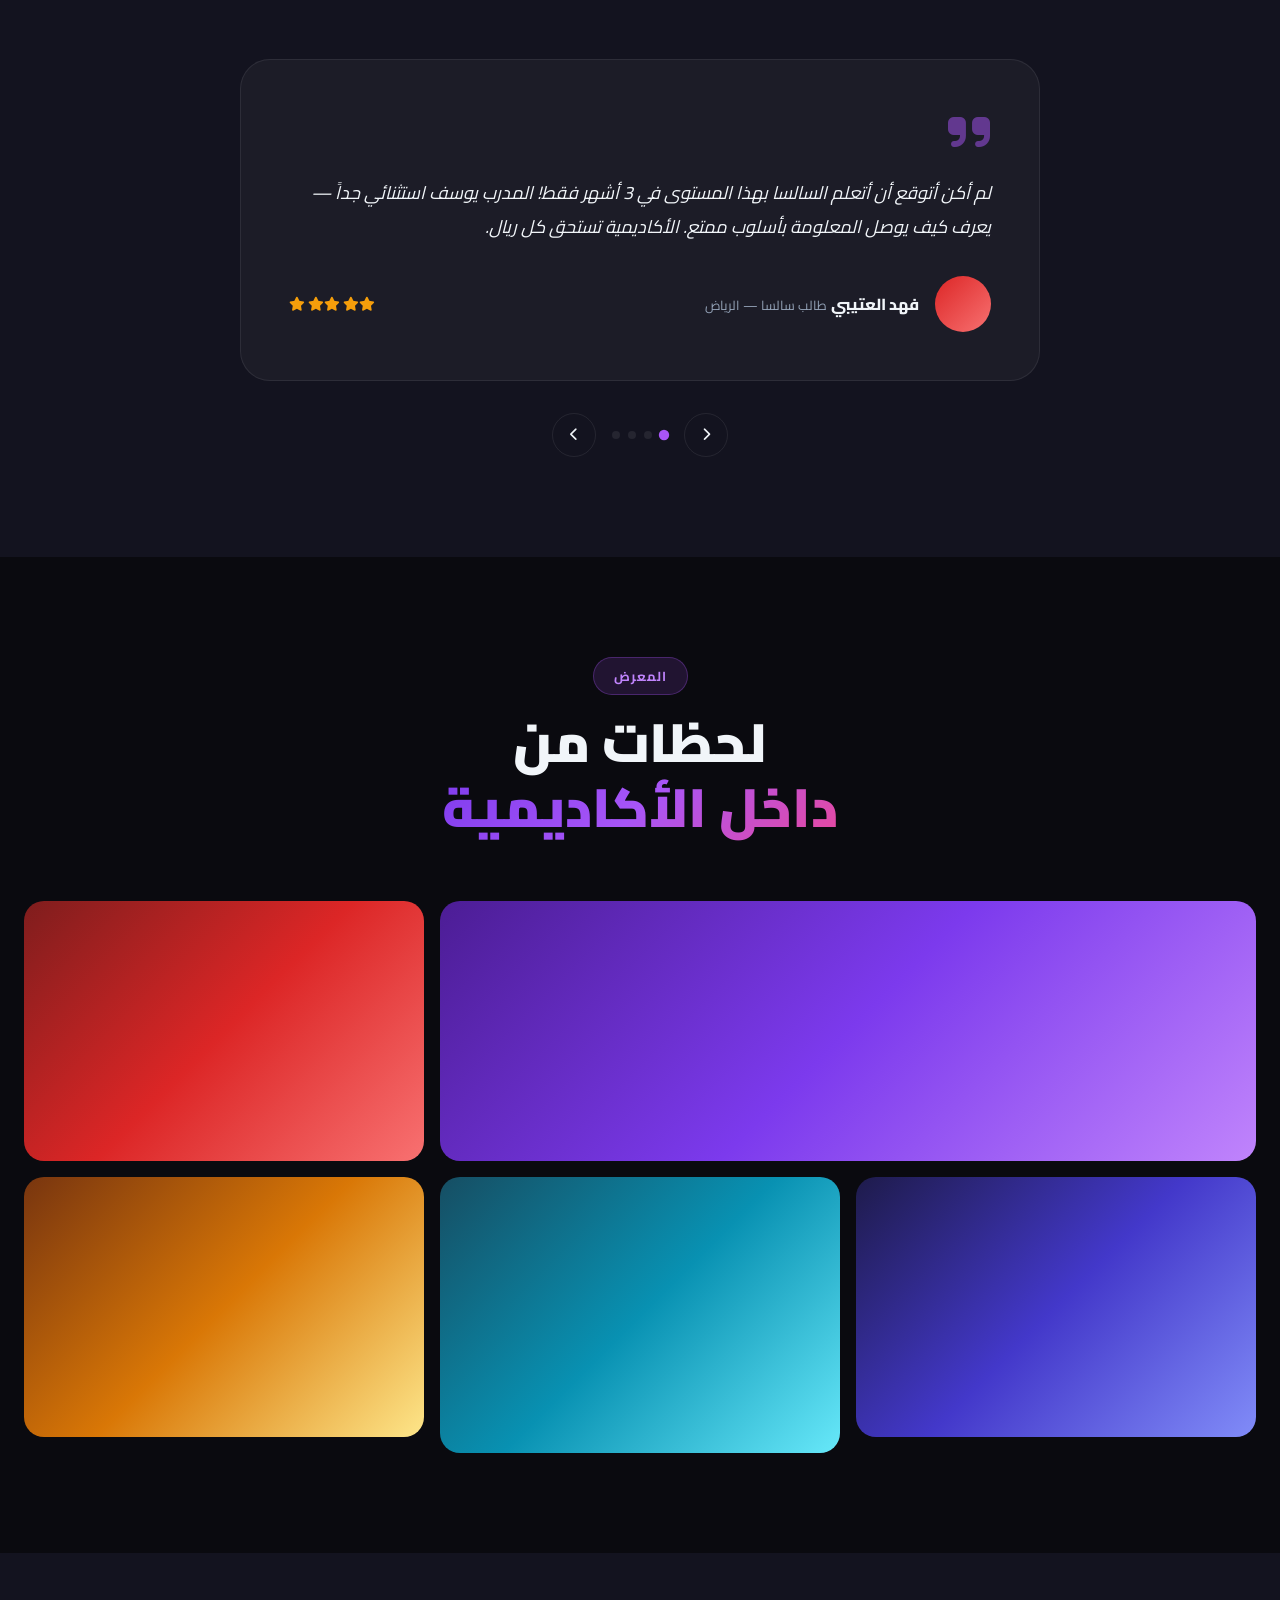
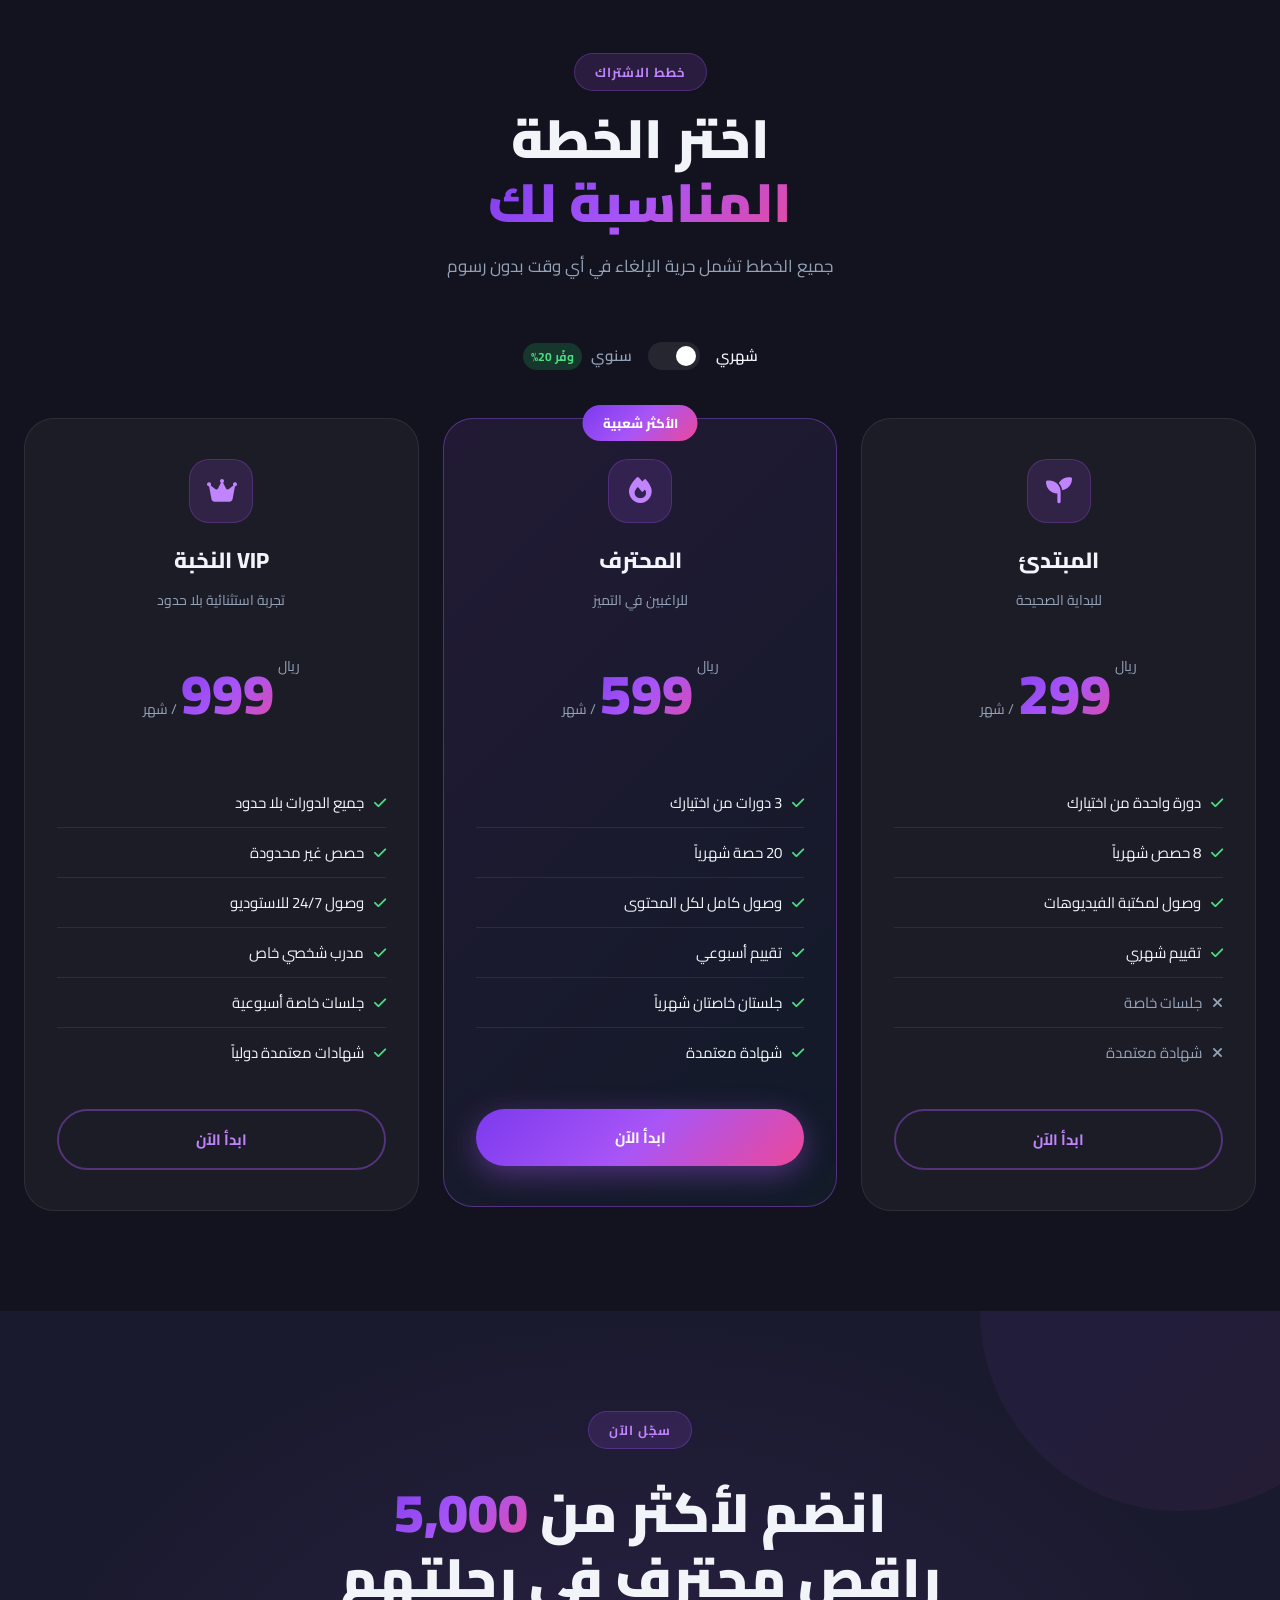
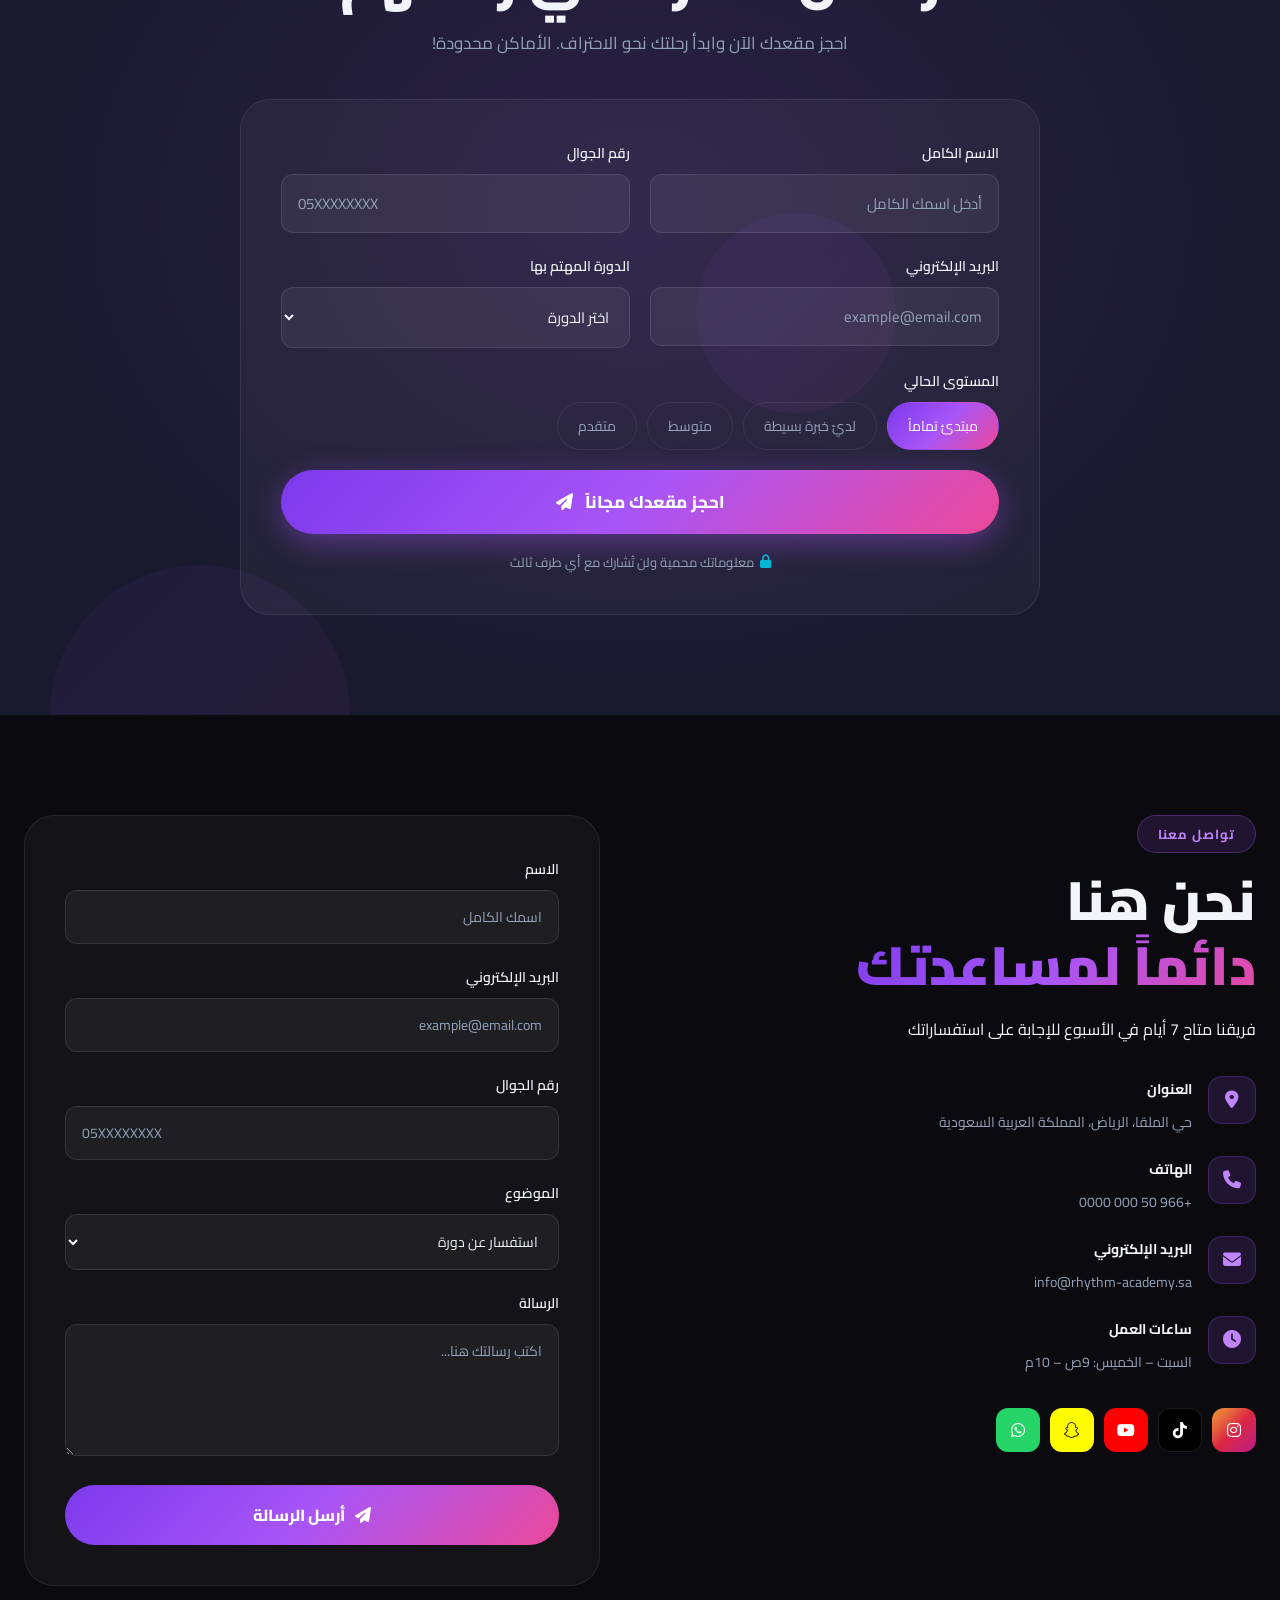
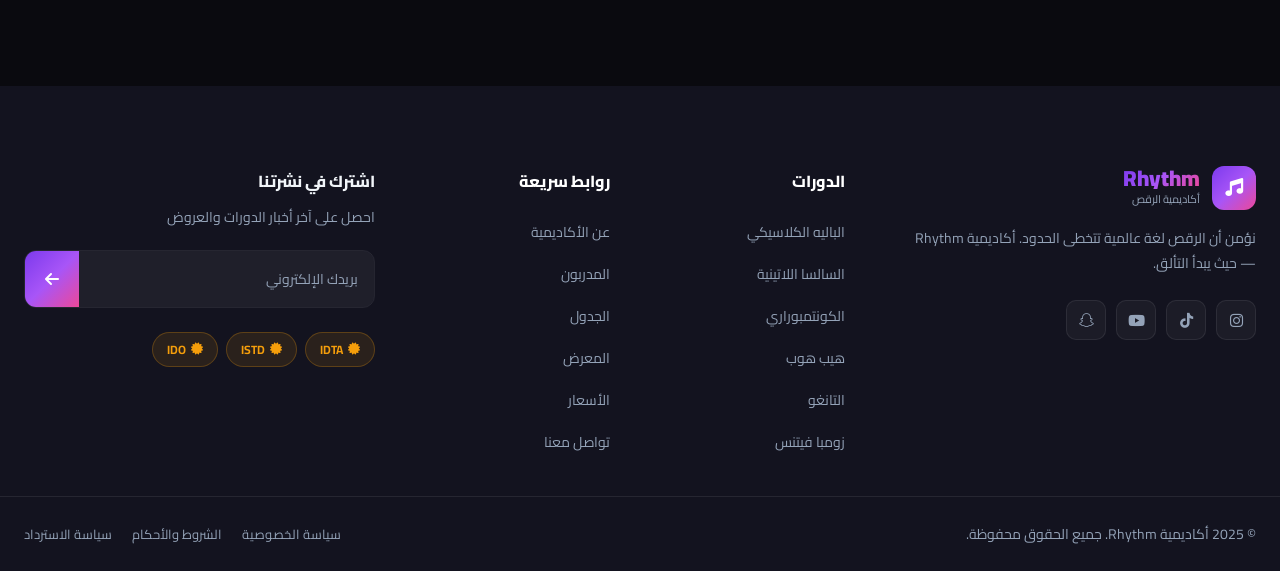
==== commit 06886cbb: "Replace index.html with Rhythm Dance Academy website The dance course website is now the main page s" ====
--- a/index.html
+++ b/index.html
@@ -3,912 +3,1216 @@
 <head>
   <meta charset="UTF-8">
   <meta name="viewport" content="width=device-width, initial-scale=1.0">
-  <meta name="description" content="مقام للعقارات - شريكك الموثوق في عالم العقارات. أفضل العقارات السكنية والتجارية في المملكة العربية السعودية">
-  <title>مقام للعقارات | نحو مستقبل أفضل</title>
-
-  <!-- Google Fonts -->
+  <meta name="description" content="أكاديمية Rhythm - أعلى مستوى في تعليم الرقص في العالم العربي. احترف الرقص مع أفضل المدربين العالميين">
+  <meta property="og:title" content="أكاديمية Rhythm | الرقص فن والفن حياة">
+  <meta property="og:description" content="انضم لأكاديمية Rhythm وتعلم الرقص على يد نخبة المدربين العالميين">
+  <title>أكاديمية Rhythm | الرقص فن والفن حياة</title>
+
+  <!-- Fonts -->
   <link rel="preconnect" href="https://fonts.googleapis.com">
   <link rel="preconnect" href="https://fonts.gstatic.com" crossorigin>
-  <link href="https://fonts.googleapis.com/css2?family=Cairo:wght@400;500;600;700;800;900&display=swap" rel="stylesheet">
-
-  <link rel="stylesheet" href="css/style.css">
+  <link href="https://fonts.googleapis.com/css2?family=Cairo:wght@300;400;500;600;700;800;900&family=Playfair+Display:ital,wght@0,700;0,900;1,700&display=swap" rel="stylesheet">
+
+  <!-- Icons -->
+  <link rel="stylesheet" href="https://cdnjs.cloudflare.com/ajax/libs/font-awesome/6.5.0/css/all.min.css">
+
+  <link rel="stylesheet" href="css/dance.css">
 </head>
 <body>
 
+<!-- ===== LOADER ===== -->
+<div id="loader">
+  <div class="loader-inner">
+    <div class="loader-logo">
+      <span class="loader-r">R</span>
+      <span class="loader-h">H</span>
+      <span class="loader-y">Y</span>
+      <span class="loader-t">T</span>
+      <span class="loader-hm">H</span>
+      <span class="loader-m">M</span>
+    </div>
+    <div class="loader-bar"><div class="loader-progress"></div></div>
+    <p class="loader-text">جاري التحميل...</p>
+  </div>
+</div>
+
+<!-- ===== CURSOR ===== -->
+<div class="cursor-dot"></div>
+<div class="cursor-ring"></div>
+
 <!-- ===== NAVBAR ===== -->
 <nav id="navbar">
-  <div class="container">
-    <div class="nav-inner">
-      <a href="#" class="logo">
-        <div class="logo-icon">🏛️</div>
-        <div class="logo-text">
-          <span class="brand">مقام</span>
-          <span class="sub">للعقارات</span>
-        </div>
+  <div class="nav-container">
+    <a href="#" class="nav-logo">
+      <div class="logo-badge">
+        <i class="fas fa-music"></i>
+      </div>
+      <div class="logo-words">
+        <span class="logo-main">Rhythm</span>
+        <span class="logo-sub">أكاديمية الرقص</span>
+      </div>
+    </a>
+
+    <ul class="nav-links" id="navLinks">
+      <li><a href="#home" class="nav-link active">الرئيسية</a></li>
+      <li><a href="#about" class="nav-link">عن الأكاديمية</a></li>
+      <li><a href="#courses" class="nav-link">الدورات</a></li>
+      <li><a href="#instructors" class="nav-link">المدربون</a></li>
+      <li><a href="#schedule" class="nav-link">الجدول</a></li>
+      <li><a href="#gallery" class="nav-link">المعرض</a></li>
+      <li><a href="#pricing" class="nav-link">الأسعار</a></li>
+      <li><a href="#contact" class="nav-link">تواصل معنا</a></li>
+    </ul>
+
+    <div class="nav-actions">
+      <a href="tel:+966500000000" class="nav-phone">
+        <i class="fas fa-phone"></i>
+        <span>0500 000 000</span>
       </a>
-
-      <ul class="nav-links">
-        <li><a href="#properties">العقارات</a></li>
-        <li><a href="#categories">التصنيفات</a></li>
-        <li><a href="#why-us">لماذا نحن</a></li>
-        <li><a href="#team">فريقنا</a></li>
-        <li><a href="#contact">تواصل معنا</a></li>
-      </ul>
-
-      <div class="nav-cta">
-        <a href="tel:+966500000000" class="btn-phone">
-          <span>📞</span> 0500 000 000
-        </a>
-        <a href="#contact" class="btn-primary">احجز استشارة</a>
-      </div>
-
-      <button class="hamburger" aria-label="القائمة">
-        <span></span><span></span><span></span>
-      </button>
-    </div>
+      <a href="#enroll" class="btn-enroll">سجّل الآن</a>
+    </div>
+
+    <button class="hamburger" id="hamburger" aria-label="القائمة">
+      <span></span><span></span><span></span>
+    </button>
   </div>
 </nav>
 
-<!-- Mobile Menu -->
-<div class="mobile-menu">
-  <div class="mm-close"><button>✕</button></div>
-  <div class="logo" style="margin-bottom:24px">
-    <div class="logo-icon">🏛️</div>
-    <div class="logo-text">
-      <span class="brand" style="color:#1a3c5e">مقام</span>
-      <span class="sub" style="color:#6c757d">للعقارات</span>
-    </div>
-  </div>
-  <nav>
-    <a href="#properties">🏠 العقارات</a>
-    <a href="#categories">🏷️ التصنيفات</a>
-    <a href="#why-us">⭐ لماذا نحن</a>
-    <a href="#process">📋 كيف نعمل</a>
-    <a href="#team">👥 فريقنا</a>
-    <a href="#contact">📞 تواصل معنا</a>
-  </nav>
-  <a href="tel:+966500000000" class="btn-primary" style="margin-top:24px;display:flex;align-items:center;justify-content:center;gap:8px">📞 اتصل الآن</a>
+<!-- ===== HERO ===== -->
+<section id="home" class="hero">
+  <div class="hero-bg">
+    <div class="hero-particles" id="particles"></div>
+    <div class="hero-overlay"></div>
+    <div class="hero-circles">
+      <div class="circle c1"></div>
+      <div class="circle c2"></div>
+      <div class="circle c3"></div>
+    </div>
+  </div>
+
+  <div class="hero-content">
+    <div class="hero-badge">
+      <i class="fas fa-star"></i>
+      <span>الأكاديمية رقم #1 في الرقص</span>
+      <i class="fas fa-star"></i>
+    </div>
+
+    <h1 class="hero-title">
+      <span class="line-1">اكتشف</span>
+      <span class="line-2 gradient-text">فن الرقص</span>
+      <span class="line-3">بأسلوب عالمي</span>
+    </h1>
+
+    <p class="hero-desc">
+      انضم إلى أكثر من <strong>5,000+</strong> طالب يتعلمون الرقص مع نخبة المدربين العالميين.
+      من المبتدئين إلى المحترفين — طريقك للتألق يبدأ هنا.
+    </p>
+
+    <div class="hero-btns">
+      <a href="#courses" class="btn-hero-primary">
+        <span>استكشف الدورات</span>
+        <i class="fas fa-arrow-left"></i>
+      </a>
+      <a href="#about" class="btn-hero-secondary">
+        <div class="play-icon">
+          <i class="fas fa-play"></i>
+        </div>
+        <span>شاهد الفيديو</span>
+      </a>
+    </div>
+
+    <div class="hero-stats">
+      <div class="stat">
+        <div class="stat-num" data-count="5000">0</div>
+        <div class="stat-label">طالب نشط</div>
+      </div>
+      <div class="stat-divider"></div>
+      <div class="stat">
+        <div class="stat-num" data-count="120">0</div>
+        <div class="stat-label">دورة متاحة</div>
+      </div>
+      <div class="stat-divider"></div>
+      <div class="stat">
+        <div class="stat-num" data-count="45">0</div>
+        <div class="stat-label">مدرب معتمد</div>
+      </div>
+      <div class="stat-divider"></div>
+      <div class="stat">
+        <div class="stat-num" data-count="15">0</div>
+        <div class="stat-label">سنة خبرة</div>
+      </div>
+    </div>
+  </div>
+
+  <div class="hero-dancer">
+    <div class="dancer-glow"></div>
+    <div class="dancer-figure">
+      <div class="figure-body">
+        <div class="dancer-silhouette"></div>
+      </div>
+    </div>
+    <div class="floating-card fc1">
+      <i class="fas fa-fire"></i>
+      <div>
+        <strong>سالسا</strong>
+        <span>مستوى متقدم</span>
+      </div>
+    </div>
+    <div class="floating-card fc2">
+      <i class="fas fa-medal"></i>
+      <div>
+        <strong>بطل العالم 2024</strong>
+        <span>مدربنا يوسف</span>
+      </div>
+    </div>
+    <div class="floating-card fc3">
+      <i class="fas fa-star"></i>
+      <div>
+        <strong>4.9 / 5</strong>
+        <span>تقييم الطلاب</span>
+      </div>
+    </div>
+  </div>
+
+  <div class="hero-scroll">
+    <div class="scroll-indicator">
+      <div class="scroll-dot"></div>
+    </div>
+    <span>اسحب للأسفل</span>
+  </div>
+</section>
+
+<!-- ===== TICKER ===== -->
+<div class="ticker-wrap">
+  <div class="ticker-track">
+    <span>✦ باليه</span>
+    <span>✦ هيب هوب</span>
+    <span>✦ سالسا</span>
+    <span>✦ كونتمبوراري</span>
+    <span>✦ برقصة شرقية</span>
+    <span>✦ تانغو</span>
+    <span>✦ زومبا</span>
+    <span>✦ ريغيتون</span>
+    <span>✦ جاز</span>
+    <span>✦ ستريت دانس</span>
+    <span>✦ باليه</span>
+    <span>✦ هيب هوب</span>
+    <span>✦ سالسا</span>
+    <span>✦ كونتمبوراري</span>
+    <span>✦ برقصة شرقية</span>
+    <span>✦ تانغو</span>
+    <span>✦ زومبا</span>
+    <span>✦ ريغيتون</span>
+    <span>✦ جاز</span>
+    <span>✦ ستريت دانس</span>
+  </div>
 </div>
-<div class="menu-overlay"></div>
-
-<!-- ===== HERO ===== -->
-<section id="hero">
-  <div class="hero-shapes">
-    <div class="shape shape-1"></div>
-    <div class="shape shape-2"></div>
-    <div class="shape shape-3"></div>
-  </div>
-
-  <div class="container">
-    <div class="hero-grid">
-      <div class="hero-content">
-        <div class="hero-badge">
-          <span class="dot"></span>
-          الوكالة العقارية الأولى في المملكة
-        </div>
-
-        <h1>
-          اعثر على<br>
-          <span>منزل أحلامك</span><br>
-          بكل سهولة
-        </h1>
-
-        <p>نقدم لك أفضل العقارات السكنية والتجارية بأسعار تنافسية وخدمة احترافية. خبرة تمتد لأكثر من 15 عاماً في السوق العقاري السعودي.</p>
-
-        <div class="hero-stats">
-          <div class="h-stat">
-            <span class="num">+٥٠٠٠</span>
-            <span class="lbl">عقار مباع</span>
-          </div>
-          <div class="h-stat">
-            <span class="num">+٣٠٠٠</span>
-            <span class="lbl">عميل سعيد</span>
-          </div>
-          <div class="h-stat">
-            <span class="num">١٥+</span>
-            <span class="lbl">سنة خبرة</span>
-          </div>
-        </div>
-      </div>
-
-      <div class="hero-visual">
-        <div class="hero-card-main">
-          <img src="https://images.unsplash.com/photo-1613977257363-707ba9348227?w=600&q=80" alt="عقار مميز">
-          <div class="hero-card-info">
-            <div class="hci-top">
-              <h3>فيلا فاخرة - الرياض</h3>
-              <span class="price-tag">٢.٥ مليون ر.س</span>
-            </div>
-            <div class="hci-location">📍 حي النخيل، الرياض</div>
-            <div class="hci-features">
-              <span>🛏️ ٦ غرف</span>
-              <span>🚿 ٤ حمامات</span>
-              <span>📐 ٦٠٠ م²</span>
-            </div>
-          </div>
-        </div>
-
-        <div class="floating-card floating-card-1">
-          <div class="fc-label">العقارات المتاحة</div>
-          <div class="fc-value">١٢٠+</div>
-          <div class="fc-sub">↑ ٢٣٪ هذا الشهر</div>
-        </div>
-
-        <div class="floating-card floating-card-2">
-          <div class="fc-avatar">
-            <div class="av">أ</div>
-            <div class="info">
-              <div class="name">أحمد السالم</div>
-              <div class="role">وكيل عقاري معتمد</div>
-            </div>
-          </div>
-        </div>
-      </div>
+
+<!-- ===== ABOUT ===== -->
+<section id="about" class="about">
+  <div class="section-container">
+    <div class="about-visual">
+      <div class="about-img-stack">
+        <div class="about-img main-img">
+          <div class="img-placeholder gradient-dance-1">
+            <i class="fas fa-person-running"></i>
+            <span>استوديو الرقص</span>
+          </div>
+        </div>
+        <div class="about-img side-img">
+          <div class="img-placeholder gradient-dance-2">
+            <i class="fas fa-music"></i>
+            <span>تدريب فردي</span>
+          </div>
+        </div>
+        <div class="about-badge-floating">
+          <i class="fas fa-award"></i>
+          <div>
+            <strong>معتمدون دولياً</strong>
+            <span>من IDTA البريطانية</span>
+          </div>
+        </div>
+      </div>
+    </div>
+
+    <div class="about-content">
+      <div class="section-tag">من نحن</div>
+      <h2 class="section-title">أكاديمية تُغيّر<br><span class="gradient-text">حياتك بالإيقاع</span></h2>
+      <p class="about-text">
+        أكاديمية Rhythm ليست مجرد مكان لتعلم الرقص — إنها رحلة تحول كاملة.
+        نؤمن أن الرقص لغة عالمية تتخطى الحدود وتُعبّر عما لا تستطيع الكلمات قوله.
+      </p>
+      <p class="about-text">
+        منذ عام 2009، دربنا أكثر من 5,000 طالب على يد نخبة من المدربين الحاصلين على
+        شهادات من أمريكا وأوروبا. برامجنا مصممة لكل الأعمار والمستويات.
+      </p>
+
+      <div class="about-features">
+        <div class="feature-item">
+          <div class="feature-icon"><i class="fas fa-check-circle"></i></div>
+          <div>
+            <strong>مدربون معتمدون عالمياً</strong>
+            <span>حاصلون على شهادات من أمريكا وأوروبا</span>
+          </div>
+        </div>
+        <div class="feature-item">
+          <div class="feature-icon"><i class="fas fa-check-circle"></i></div>
+          <div>
+            <strong>استوديوهات مجهزة بأحدث التقنيات</strong>
+            <span>أرضيات مرنة، إضاءة احترافية، نظام صوت متطور</span>
+          </div>
+        </div>
+        <div class="feature-item">
+          <div class="feature-icon"><i class="fas fa-check-circle"></i></div>
+          <div>
+            <strong>شهادات معتمدة دولياً</strong>
+            <span>احصل على شهادة معترف بها في أكثر من 50 دولة</span>
+          </div>
+        </div>
+        <div class="feature-item">
+          <div class="feature-icon"><i class="fas fa-check-circle"></i></div>
+          <div>
+            <strong>مجتمع ودعم مستمر</strong>
+            <span>انضم لمجتمع راقصين متحمسين ومحترفين</span>
+          </div>
+        </div>
+      </div>
+
+      <a href="#courses" class="btn-about">
+        <span>اكتشف دوراتنا</span>
+        <i class="fas fa-arrow-left"></i>
+      </a>
     </div>
   </div>
 </section>
 
-<!-- ===== SEARCH BOX ===== -->
-<section id="search-section">
-  <div class="container">
-    <div class="search-box fade-in">
-      <div class="search-tabs">
-        <button class="stab active" data-type="buy">🏠 شراء</button>
-        <button class="stab" data-type="rent">🔑 إيجار</button>
-        <button class="stab" data-type="sell">💰 بيع</button>
-        <button class="stab" data-type="invest">📈 استثمار</button>
-      </div>
-      <div class="search-form">
-        <div class="sf-group">
-          <label>الموقع</label>
-          <select>
-            <option value="">اختر المدينة</option>
-            <option>الرياض</option>
-            <option>جدة</option>
-            <option>مكة المكرمة</option>
-            <option>المدينة المنورة</option>
-            <option>الدمام</option>
-            <option>الخبر</option>
-            <option>أبها</option>
-          </select>
-        </div>
-        <div class="sf-group">
-          <label>نوع العقار</label>
-          <select>
-            <option value="">جميع الأنواع</option>
-            <option>فيلا</option>
-            <option>شقة</option>
-            <option>مكتب</option>
-            <option>أرض</option>
-            <option>مستودع</option>
-            <option>محل تجاري</option>
-          </select>
-        </div>
-        <div class="sf-group">
-          <label>نطاق السعر</label>
-          <select>
-            <option value="">جميع الأسعار</option>
-            <option>أقل من ٥٠٠ ألف</option>
-            <option>٥٠٠ ألف - مليون</option>
-            <option>مليون - ٢ مليون</option>
-            <option>٢ - ٥ مليون</option>
-            <option>أكثر من ٥ مليون</option>
-          </select>
-        </div>
-        <button class="btn-search">
-          <span>🔍</span> بحث الآن
+<!-- ===== COURSES ===== -->
+<section id="courses" class="courses">
+  <div class="section-container">
+    <div class="section-header">
+      <div class="section-tag">دوراتنا</div>
+      <h2 class="section-title">تشكيلة واسعة من<br><span class="gradient-text">أنواع الرقص</span></h2>
+      <p class="section-desc">من الكلاسيكي إلى المعاصر — لدينا الدورة المثالية لك</p>
+    </div>
+
+    <div class="courses-filter">
+      <button class="filter-btn active" data-filter="all">الكل</button>
+      <button class="filter-btn" data-filter="classic">كلاسيكي</button>
+      <button class="filter-btn" data-filter="modern">عصري</button>
+      <button class="filter-btn" data-filter="latin">لاتيني</button>
+      <button class="filter-btn" data-filter="street">ستريت</button>
+    </div>
+
+    <div class="courses-grid" id="coursesGrid">
+
+      <div class="course-card" data-category="classic">
+        <div class="course-img ballet">
+          <div class="course-overlay">
+            <a href="#enroll" class="btn-course-enroll">سجّل الآن</a>
+          </div>
+          <div class="course-icon"><i class="fas fa-shoe-prints"></i></div>
+          <div class="course-level beginner">مبتدئ</div>
+        </div>
+        <div class="course-body">
+          <div class="course-meta">
+            <span><i class="fas fa-clock"></i> 3 أشهر</span>
+            <span><i class="fas fa-users"></i> 8 طلاب</span>
+            <span><i class="fas fa-star"></i> 4.9</span>
+          </div>
+          <h3 class="course-name">الباليه الكلاسيكي</h3>
+          <p class="course-desc">تعلم أسرار الباليه الكلاسيكي الأصيل — من الوقفة الأساسية إلى القفزات والبيروات المدهشة.</p>
+          <div class="course-instructor">
+            <div class="inst-avatar ballet-inst"></div>
+            <div>
+              <strong>نورة الرشيدي</strong>
+              <span>خبرة 12 سنة</span>
+            </div>
+          </div>
+          <div class="course-footer">
+            <div class="course-price">
+              <span class="price-old">800 ريال</span>
+              <span class="price-new">599 ريال</span>
+            </div>
+            <a href="#enroll" class="btn-course">انضم الآن</a>
+          </div>
+        </div>
+      </div>
+
+      <div class="course-card" data-category="modern">
+        <div class="course-img contemporary">
+          <div class="course-overlay">
+            <a href="#enroll" class="btn-course-enroll">سجّل الآن</a>
+          </div>
+          <div class="course-icon"><i class="fas fa-wind"></i></div>
+          <div class="course-level intermediate">متوسط</div>
+        </div>
+        <div class="course-body">
+          <div class="course-meta">
+            <span><i class="fas fa-clock"></i> 4 أشهر</span>
+            <span><i class="fas fa-users"></i> 10 طلاب</span>
+            <span><i class="fas fa-star"></i> 4.8</span>
+          </div>
+          <h3 class="course-name">الكونتمبوراري</h3>
+          <p class="course-desc">اكتشف حرية التعبير عبر الرقص المعاصر — أسلوب يجمع بين المشاعر والحركة بشكل فريد.</p>
+          <div class="course-instructor">
+            <div class="inst-avatar cont-inst"></div>
+            <div>
+              <strong>لمياء العنزي</strong>
+              <span>خبرة 9 سنوات</span>
+            </div>
+          </div>
+          <div class="course-footer">
+            <div class="course-price">
+              <span class="price-old">700 ريال</span>
+              <span class="price-new">549 ريال</span>
+            </div>
+            <a href="#enroll" class="btn-course">انضم الآن</a>
+          </div>
+        </div>
+      </div>
+
+      <div class="course-card featured" data-category="latin">
+        <div class="course-img salsa">
+          <div class="course-overlay">
+            <a href="#enroll" class="btn-course-enroll">سجّل الآن</a>
+          </div>
+          <div class="course-icon"><i class="fas fa-fire"></i></div>
+          <div class="course-level advanced">متقدم</div>
+          <div class="course-featured-badge">الأكثر طلباً</div>
+        </div>
+        <div class="course-body">
+          <div class="course-meta">
+            <span><i class="fas fa-clock"></i> 6 أشهر</span>
+            <span><i class="fas fa-users"></i> 12 طلاب</span>
+            <span><i class="fas fa-star"></i> 5.0</span>
+          </div>
+          <h3 class="course-name">السالسا اللاتينية</h3>
+          <p class="course-desc">أشعل الحماس مع السالسا الكوبية والنيويوركية — من الخطوات الأولى حتى الأداء على المسرح.</p>
+          <div class="course-instructor">
+            <div class="inst-avatar salsa-inst"></div>
+            <div>
+              <strong>يوسف الحربي</strong>
+              <span>بطل العالم 2024</span>
+            </div>
+          </div>
+          <div class="course-footer">
+            <div class="course-price">
+              <span class="price-old">1200 ريال</span>
+              <span class="price-new">899 ريال</span>
+            </div>
+            <a href="#enroll" class="btn-course">انضم الآن</a>
+          </div>
+        </div>
+      </div>
+
+      <div class="course-card" data-category="street">
+        <div class="course-img hiphop">
+          <div class="course-overlay">
+            <a href="#enroll" class="btn-course-enroll">سجّل الآن</a>
+          </div>
+          <div class="course-icon"><i class="fas fa-headphones"></i></div>
+          <div class="course-level beginner">مبتدئ</div>
+        </div>
+        <div class="course-body">
+          <div class="course-meta">
+            <span><i class="fas fa-clock"></i> 2 أشهر</span>
+            <span><i class="fas fa-users"></i> 15 طلاب</span>
+            <span><i class="fas fa-star"></i> 4.7</span>
+          </div>
+          <h3 class="course-name">هيب هوب</h3>
+          <p class="course-desc">تعلم الهيب هوب الأصيل — Breaking, Popping, Locking وأحدث حركات الستريت دانس.</p>
+          <div class="course-instructor">
+            <div class="inst-avatar hiphop-inst"></div>
+            <div>
+              <strong>ماجد السهلي</strong>
+              <span>خبرة 7 سنوات</span>
+            </div>
+          </div>
+          <div class="course-footer">
+            <div class="course-price">
+              <span class="price-old">600 ريال</span>
+              <span class="price-new">449 ريال</span>
+            </div>
+            <a href="#enroll" class="btn-course">انضم الآن</a>
+          </div>
+        </div>
+      </div>
+
+      <div class="course-card" data-category="latin">
+        <div class="course-img tango">
+          <div class="course-overlay">
+            <a href="#enroll" class="btn-course-enroll">سجّل الآن</a>
+          </div>
+          <div class="course-icon"><i class="fas fa-heart"></i></div>
+          <div class="course-level intermediate">متوسط</div>
+        </div>
+        <div class="course-body">
+          <div class="course-meta">
+            <span><i class="fas fa-clock"></i> 5 أشهر</span>
+            <span><i class="fas fa-users"></i> 6 طلاب</span>
+            <span><i class="fas fa-star"></i> 4.9</span>
+          </div>
+          <h3 class="course-name">التانغو الأرجنتيني</h3>
+          <p class="course-desc">تعلم التانغو الأرجنتيني الأصيل — رقصة المشاعر والعاطفة بأسلوب احترافي.</p>
+          <div class="course-instructor">
+            <div class="inst-avatar tango-inst"></div>
+            <div>
+              <strong>سارة الغامدي</strong>
+              <span>خبرة 11 سنة</span>
+            </div>
+          </div>
+          <div class="course-footer">
+            <div class="course-price">
+              <span class="price-old">900 ريال</span>
+              <span class="price-new">699 ريال</span>
+            </div>
+            <a href="#enroll" class="btn-course">انضم الآن</a>
+          </div>
+        </div>
+      </div>
+
+      <div class="course-card" data-category="modern">
+        <div class="course-img zumba">
+          <div class="course-overlay">
+            <a href="#enroll" class="btn-course-enroll">سجّل الآن</a>
+          </div>
+          <div class="course-icon"><i class="fas fa-bolt"></i></div>
+          <div class="course-level beginner">مبتدئ</div>
+        </div>
+        <div class="course-body">
+          <div class="course-meta">
+            <span><i class="fas fa-clock"></i> 1 شهر</span>
+            <span><i class="fas fa-users"></i> 20 طلاب</span>
+            <span><i class="fas fa-star"></i> 4.8</span>
+          </div>
+          <h3 class="course-name">زومبا فيتنس</h3>
+          <p class="course-desc">متعة الرقص مع فوائد اللياقة البدنية — دروس حيوية تجعل التمرين ممتعاً ومنعشاً.</p>
+          <div class="course-instructor">
+            <div class="inst-avatar zumba-inst"></div>
+            <div>
+              <strong>هنادي المطيري</strong>
+              <span>خبرة 6 سنوات</span>
+            </div>
+          </div>
+          <div class="course-footer">
+            <div class="course-price">
+              <span class="price-old">400 ريال</span>
+              <span class="price-new">299 ريال</span>
+            </div>
+            <a href="#enroll" class="btn-course">انضم الآن</a>
+          </div>
+        </div>
+      </div>
+
+    </div>
+
+    <div class="courses-cta">
+      <p>هل تريد معرفة المزيد من الدورات؟</p>
+      <a href="#contact" class="btn-see-all">تواصل معنا <i class="fas fa-arrow-left"></i></a>
+    </div>
+  </div>
+</section>
+
+<!-- ===== EXPERIENCE STRIP ===== -->
+<div class="experience-strip">
+  <div class="exp-item">
+    <i class="fas fa-trophy"></i>
+    <div>
+      <strong>15+</strong>
+      <span>جائزة دولية</span>
+    </div>
+  </div>
+  <div class="exp-item">
+    <i class="fas fa-globe"></i>
+    <div>
+      <strong>50+</strong>
+      <span>دولة معترفة</span>
+    </div>
+  </div>
+  <div class="exp-item">
+    <i class="fas fa-certificate"></i>
+    <div>
+      <strong>3000+</strong>
+      <span>شهادة ممنوحة</span>
+    </div>
+  </div>
+  <div class="exp-item">
+    <i class="fas fa-percent"></i>
+    <div>
+      <strong>98%</strong>
+      <span>نسبة رضا الطلاب</span>
+    </div>
+  </div>
+</div>
+
+<!-- ===== INSTRUCTORS ===== -->
+<section id="instructors" class="instructors">
+  <div class="section-container">
+    <div class="section-header">
+      <div class="section-tag">مدربونا</div>
+      <h2 class="section-title">نخبة من<br><span class="gradient-text">الأبطال العالميين</span></h2>
+      <p class="section-desc">كل مدرب لدينا حمل لقباً دولياً أو حاصل على شهادة من أرقى معاهد العالم</p>
+    </div>
+
+    <div class="instructors-grid">
+
+      <div class="instructor-card">
+        <div class="inst-photo">
+          <div class="inst-photo-inner ballet-bg">
+            <i class="fas fa-user"></i>
+          </div>
+          <div class="inst-social">
+            <a href="#"><i class="fab fa-instagram"></i></a>
+            <a href="#"><i class="fab fa-youtube"></i></a>
+            <a href="#"><i class="fab fa-tiktok"></i></a>
+          </div>
+        </div>
+        <div class="inst-info">
+          <h3>نورة الرشيدي</h3>
+          <p class="inst-title">مدربة باليه كلاسيكي</p>
+          <div class="inst-stars">
+            <i class="fas fa-star"></i><i class="fas fa-star"></i>
+            <i class="fas fa-star"></i><i class="fas fa-star"></i>
+            <i class="fas fa-star"></i>
+            <span>4.9</span>
+          </div>
+          <div class="inst-tags">
+            <span>باليه</span>
+            <span>لياقة</span>
+            <span>IDTA</span>
+          </div>
+          <p class="inst-bio">حاصلة على درجة الدكتوراه في فنون الرقص من لندن. درّبت في ملاك الملكة الأوبرا في باريس.</p>
+        </div>
+      </div>
+
+      <div class="instructor-card featured-inst">
+        <div class="inst-photo">
+          <div class="inst-photo-inner salsa-bg">
+            <i class="fas fa-user"></i>
+          </div>
+          <div class="inst-social">
+            <a href="#"><i class="fab fa-instagram"></i></a>
+            <a href="#"><i class="fab fa-youtube"></i></a>
+            <a href="#"><i class="fab fa-tiktok"></i></a>
+          </div>
+          <div class="inst-champion"><i class="fas fa-crown"></i> بطل العالم</div>
+        </div>
+        <div class="inst-info">
+          <h3>يوسف الحربي</h3>
+          <p class="inst-title">بطل العالم في السالسا 2024</p>
+          <div class="inst-stars">
+            <i class="fas fa-star"></i><i class="fas fa-star"></i>
+            <i class="fas fa-star"></i><i class="fas fa-star"></i>
+            <i class="fas fa-star"></i>
+            <span>5.0</span>
+          </div>
+          <div class="inst-tags">
+            <span>سالسا</span>
+            <span>باتشاتا</span>
+            <span>تانغو</span>
+          </div>
+          <p class="inst-bio">حامل لقب بطل العالم في السالسا 2024. درّب في ميامي ونيويورك وكوبا. أكثر من 2000 ساعة تدريس.</p>
+        </div>
+      </div>
+
+      <div class="instructor-card">
+        <div class="inst-photo">
+          <div class="inst-photo-inner cont-bg">
+            <i class="fas fa-user"></i>
+          </div>
+          <div class="inst-social">
+            <a href="#"><i class="fab fa-instagram"></i></a>
+            <a href="#"><i class="fab fa-youtube"></i></a>
+            <a href="#"><i class="fab fa-tiktok"></i></a>
+          </div>
+        </div>
+        <div class="inst-info">
+          <h3>لمياء العنزي</h3>
+          <p class="inst-title">مدربة الكونتمبوراري</p>
+          <div class="inst-stars">
+            <i class="fas fa-star"></i><i class="fas fa-star"></i>
+            <i class="fas fa-star"></i><i class="fas fa-star"></i>
+            <i class="fas fa-star-half-alt"></i>
+            <span>4.8</span>
+          </div>
+          <div class="inst-tags">
+            <span>كونتمبوراري</span>
+            <span>جاز</span>
+            <span>فيوجن</span>
+          </div>
+          <p class="inst-bio">تخرجت من أكاديمية Alvin Ailey الأمريكية. شاركت في عروض Broadway وفعاليات دولية متعددة.</p>
+        </div>
+      </div>
+
+      <div class="instructor-card">
+        <div class="inst-photo">
+          <div class="inst-photo-inner hiphop-bg">
+            <i class="fas fa-user"></i>
+          </div>
+          <div class="inst-social">
+            <a href="#"><i class="fab fa-instagram"></i></a>
+            <a href="#"><i class="fab fa-youtube"></i></a>
+            <a href="#"><i class="fab fa-tiktok"></i></a>
+          </div>
+        </div>
+        <div class="inst-info">
+          <h3>ماجد السهلي</h3>
+          <p class="inst-title">مدرب هيب هوب وبريك دانس</p>
+          <div class="inst-stars">
+            <i class="fas fa-star"></i><i class="fas fa-star"></i>
+            <i class="fas fa-star"></i><i class="fas fa-star"></i>
+            <i class="fas fa-star-half-alt"></i>
+            <span>4.7</span>
+          </div>
+          <div class="inst-tags">
+            <span>هيب هوب</span>
+            <span>بريكينج</span>
+            <span>بوبينج</span>
+          </div>
+          <p class="inst-bio">مدرب معتمد من ولاية كاليفورنيا. شارك في بطولات World Hip Hop Championship تتالياً 3 مرات.</p>
+        </div>
+      </div>
+
+    </div>
+  </div>
+</section>
+
+<!-- ===== SCHEDULE ===== -->
+<section id="schedule" class="schedule">
+  <div class="section-container">
+    <div class="section-header">
+      <div class="section-tag">الجدول الأسبوعي</div>
+      <h2 class="section-title">احجز وقتك<br><span class="gradient-text">مع المدرب المثالي</span></h2>
+      <p class="section-desc">جداول مرنة تناسب كل التزاماتك اليومية</p>
+    </div>
+
+    <div class="schedule-tabs">
+      <button class="sched-tab active" data-day="sun">الأحد</button>
+      <button class="sched-tab" data-day="mon">الاثنين</button>
+      <button class="sched-tab" data-day="tue">الثلاثاء</button>
+      <button class="sched-tab" data-day="wed">الأربعاء</button>
+      <button class="sched-tab" data-day="thu">الخميس</button>
+    </div>
+
+    <div class="schedule-grid" id="scheduleGrid">
+      <!-- Populated by JS -->
+    </div>
+
+    <div class="schedule-note">
+      <i class="fas fa-info-circle"></i>
+      <span>جميع الحصص متاحة للحجز أونلاين. يُرجى الحجز قبل 24 ساعة على الأقل.</span>
+    </div>
+  </div>
+</section>
+
+<!-- ===== TESTIMONIALS ===== -->
+<section class="testimonials">
+  <div class="section-container">
+    <div class="section-header">
+      <div class="section-tag">آراء الطلاب</div>
+      <h2 class="section-title">ماذا قال<br><span class="gradient-text">طلابنا عنا؟</span></h2>
+    </div>
+
+    <div class="testimonials-slider" id="testimonialsSlider">
+
+      <div class="testimonial-card active">
+        <div class="test-quote"><i class="fas fa-quote-right"></i></div>
+        <p class="test-text">
+          لم أكن أتوقع أن أتعلم السالسا بهذا المستوى في 3 أشهر فقط! المدرب يوسف استثنائي جداً —
+          يعرف كيف يوصل المعلومة بأسلوب ممتع. الأكاديمية تستحق كل ريال.
+        </p>
+        <div class="test-author">
+          <div class="test-avatar av1"></div>
+          <div>
+            <strong>فهد العتيبي</strong>
+            <span>طالب سالسا — الرياض</span>
+          </div>
+          <div class="test-rating">
+            <i class="fas fa-star"></i><i class="fas fa-star"></i>
+            <i class="fas fa-star"></i><i class="fas fa-star"></i>
+            <i class="fas fa-star"></i>
+          </div>
+        </div>
+      </div>
+
+      <div class="testimonial-card">
+        <div class="test-quote"><i class="fas fa-quote-right"></i></div>
+        <p class="test-text">
+          دورة الباليه غيّرت حياتي! كنت أخاف من الفشل ولكن نورة أعطتني الثقة والمهارة معاً.
+          الاستوديو رائع والجو المحترم جداً جعلني أحب التدريب كل يوم.
+        </p>
+        <div class="test-author">
+          <div class="test-avatar av2"></div>
+          <div>
+            <strong>ريم الشمري</strong>
+            <span>طالبة باليه — جدة</span>
+          </div>
+          <div class="test-rating">
+            <i class="fas fa-star"></i><i class="fas fa-star"></i>
+            <i class="fas fa-star"></i><i class="fas fa-star"></i>
+            <i class="fas fa-star"></i>
+          </div>
+        </div>
+      </div>
+
+      <div class="testimonial-card">
+        <div class="test-quote"><i class="fas fa-quote-right"></i></div>
+        <p class="test-text">
+          بدأت الزومبا لإنقاص الوزن لكن وجدت نفسي أعشق الرقص! المدربة هنادي لا تُوصف —
+          طاقتها معدية والحصص ممتعة بشكل لا يصدق. أنصح الجميع بالتسجيل.
+        </p>
+        <div class="test-author">
+          <div class="test-avatar av3"></div>
+          <div>
+            <strong>منال القحطاني</strong>
+            <span>طالبة زومبا — الدمام</span>
+          </div>
+          <div class="test-rating">
+            <i class="fas fa-star"></i><i class="fas fa-star"></i>
+            <i class="fas fa-star"></i><i class="fas fa-star"></i>
+            <i class="fas fa-star-half-alt"></i>
+          </div>
+        </div>
+      </div>
+
+      <div class="testimonial-card">
+        <div class="test-quote"><i class="fas fa-quote-right"></i></div>
+        <p class="test-text">
+          أعمل في مجال التمثيل وتعلم الكونتمبوراري أضاف بعداً جديداً لأدائي. لمياء مدربة فذة
+          وتفهم تماماً كيف تجمع بين التعبير الفني والتقنية الراقصة.
+        </p>
+        <div class="test-author">
+          <div class="test-avatar av4"></div>
+          <div>
+            <strong>خالد المنصور</strong>
+            <span>ممثل وطالب كونتمبوراري</span>
+          </div>
+          <div class="test-rating">
+            <i class="fas fa-star"></i><i class="fas fa-star"></i>
+            <i class="fas fa-star"></i><i class="fas fa-star"></i>
+            <i class="fas fa-star"></i>
+          </div>
+        </div>
+      </div>
+
+    </div>
+
+    <div class="slider-controls">
+      <button class="slider-btn" id="prevBtn"><i class="fas fa-chevron-right"></i></button>
+      <div class="slider-dots" id="sliderDots"></div>
+      <button class="slider-btn" id="nextBtn"><i class="fas fa-chevron-left"></i></button>
+    </div>
+  </div>
+</section>
+
+<!-- ===== GALLERY ===== -->
+<section id="gallery" class="gallery">
+  <div class="section-container">
+    <div class="section-header">
+      <div class="section-tag">المعرض</div>
+      <h2 class="section-title">لحظات من<br><span class="gradient-text">داخل الأكاديمية</span></h2>
+    </div>
+
+    <div class="gallery-grid">
+      <div class="gallery-item gi-large ballet-gallery">
+        <div class="gallery-overlay">
+          <i class="fas fa-expand"></i>
+          <span>الباليه الكلاسيكي</span>
+        </div>
+      </div>
+      <div class="gallery-item salsa-gallery">
+        <div class="gallery-overlay">
+          <i class="fas fa-expand"></i>
+          <span>السالسا اللاتينية</span>
+        </div>
+      </div>
+      <div class="gallery-item hiphop-gallery">
+        <div class="gallery-overlay">
+          <i class="fas fa-expand"></i>
+          <span>هيب هوب</span>
+        </div>
+      </div>
+      <div class="gallery-item gi-tall contemp-gallery">
+        <div class="gallery-overlay">
+          <i class="fas fa-expand"></i>
+          <span>الكونتمبوراري</span>
+        </div>
+      </div>
+      <div class="gallery-item tango-gallery">
+        <div class="gallery-overlay">
+          <i class="fas fa-expand"></i>
+          <span>التانغو</span>
+        </div>
+      </div>
+      <div class="gallery-item zumba-gallery">
+        <div class="gallery-overlay">
+          <i class="fas fa-expand"></i>
+          <span>زومبا</span>
+        </div>
+      </div>
+    </div>
+  </div>
+</section>
+
+<!-- ===== PRICING ===== -->
+<section id="pricing" class="pricing">
+  <div class="section-container">
+    <div class="section-header">
+      <div class="section-tag">خطط الاشتراك</div>
+      <h2 class="section-title">اختر الخطة<br><span class="gradient-text">المناسبة لك</span></h2>
+      <p class="section-desc">جميع الخطط تشمل حرية الإلغاء في أي وقت بدون رسوم</p>
+    </div>
+
+    <div class="pricing-toggle">
+      <span class="active">شهري</span>
+      <label class="toggle-switch">
+        <input type="checkbox" id="billingToggle">
+        <span class="toggle-slider"></span>
+      </label>
+      <span>سنوي <em class="discount-badge">وفّر 20%</em></span>
+    </div>
+
+    <div class="pricing-grid">
+
+      <div class="pricing-card">
+        <div class="pricing-header">
+          <div class="pricing-icon"><i class="fas fa-seedling"></i></div>
+          <h3>المبتدئ</h3>
+          <p>للبداية الصحيحة</p>
+        </div>
+        <div class="pricing-price">
+          <div class="monthly-price">
+            <span class="currency">ريال</span>
+            <span class="amount">299</span>
+            <span class="period">/ شهر</span>
+          </div>
+          <div class="yearly-price" style="display:none">
+            <span class="currency">ريال</span>
+            <span class="amount">239</span>
+            <span class="period">/ شهر</span>
+          </div>
+        </div>
+        <ul class="pricing-features">
+          <li><i class="fas fa-check"></i> دورة واحدة من اختيارك</li>
+          <li><i class="fas fa-check"></i> 8 حصص شهرياً</li>
+          <li><i class="fas fa-check"></i> وصول لمكتبة الفيديوهات</li>
+          <li><i class="fas fa-check"></i> تقييم شهري</li>
+          <li class="disabled"><i class="fas fa-times"></i> جلسات خاصة</li>
+          <li class="disabled"><i class="fas fa-times"></i> شهادة معتمدة</li>
+        </ul>
+        <a href="#enroll" class="btn-pricing">ابدأ الآن</a>
+      </div>
+
+      <div class="pricing-card featured-pricing">
+        <div class="pricing-badge">الأكثر شعبية</div>
+        <div class="pricing-header">
+          <div class="pricing-icon"><i class="fas fa-fire"></i></div>
+          <h3>المحترف</h3>
+          <p>للراغبين في التميز</p>
+        </div>
+        <div class="pricing-price">
+          <div class="monthly-price">
+            <span class="currency">ريال</span>
+            <span class="amount">599</span>
+            <span class="period">/ شهر</span>
+          </div>
+          <div class="yearly-price" style="display:none">
+            <span class="currency">ريال</span>
+            <span class="amount">479</span>
+            <span class="period">/ شهر</span>
+          </div>
+        </div>
+        <ul class="pricing-features">
+          <li><i class="fas fa-check"></i> 3 دورات من اختيارك</li>
+          <li><i class="fas fa-check"></i> 20 حصة شهرياً</li>
+          <li><i class="fas fa-check"></i> وصول كامل لكل المحتوى</li>
+          <li><i class="fas fa-check"></i> تقييم أسبوعي</li>
+          <li><i class="fas fa-check"></i> جلستان خاصتان شهرياً</li>
+          <li><i class="fas fa-check"></i> شهادة معتمدة</li>
+        </ul>
+        <a href="#enroll" class="btn-pricing featured-btn">ابدأ الآن</a>
+      </div>
+
+      <div class="pricing-card">
+        <div class="pricing-header">
+          <div class="pricing-icon"><i class="fas fa-crown"></i></div>
+          <h3>VIP النخبة</h3>
+          <p>تجربة استثنائية بلا حدود</p>
+        </div>
+        <div class="pricing-price">
+          <div class="monthly-price">
+            <span class="currency">ريال</span>
+            <span class="amount">999</span>
+            <span class="period">/ شهر</span>
+          </div>
+          <div class="yearly-price" style="display:none">
+            <span class="currency">ريال</span>
+            <span class="amount">799</span>
+            <span class="period">/ شهر</span>
+          </div>
+        </div>
+        <ul class="pricing-features">
+          <li><i class="fas fa-check"></i> جميع الدورات بلا حدود</li>
+          <li><i class="fas fa-check"></i> حصص غير محدودة</li>
+          <li><i class="fas fa-check"></i> وصول 24/7 للاستوديو</li>
+          <li><i class="fas fa-check"></i> مدرب شخصي خاص</li>
+          <li><i class="fas fa-check"></i> جلسات خاصة أسبوعية</li>
+          <li><i class="fas fa-check"></i> شهادات معتمدة دولياً</li>
+        </ul>
+        <a href="#enroll" class="btn-pricing">ابدأ الآن</a>
+      </div>
+
+    </div>
+  </div>
+</section>
+
+<!-- ===== ENROLL / CTA ===== -->
+<section id="enroll" class="enroll-cta">
+  <div class="enroll-bg">
+    <div class="enroll-shapes">
+      <div class="shape s1"></div>
+      <div class="shape s2"></div>
+      <div class="shape s3"></div>
+    </div>
+  </div>
+  <div class="section-container">
+    <div class="enroll-content">
+      <div class="section-tag">سجّل الآن</div>
+      <h2 class="enroll-title">
+        انضم لأكثر من <span class="counter-inline">5,000</span><br>
+        راقص محترف في رحلتهم
+      </h2>
+      <p class="enroll-desc">احجز مقعدك الآن وابدأ رحلتك نحو الاحتراف. الأماكن محدودة!</p>
+
+      <form class="enroll-form" id="enrollForm">
+        <div class="form-row">
+          <div class="form-group">
+            <label>الاسم الكامل</label>
+            <input type="text" placeholder="أدخل اسمك الكامل" required>
+          </div>
+          <div class="form-group">
+            <label>رقم الجوال</label>
+            <input type="tel" placeholder="05XXXXXXXX" required>
+          </div>
+        </div>
+        <div class="form-row">
+          <div class="form-group">
+            <label>البريد الإلكتروني</label>
+            <input type="email" placeholder="example@email.com" required>
+          </div>
+          <div class="form-group">
+            <label>الدورة المهتم بها</label>
+            <select required>
+              <option value="" disabled selected>اختر الدورة</option>
+              <option>الباليه الكلاسيكي</option>
+              <option>السالسا اللاتينية</option>
+              <option>الكونتمبوراري</option>
+              <option>هيب هوب</option>
+              <option>التانغو الأرجنتيني</option>
+              <option>زومبا فيتنس</option>
+            </select>
+          </div>
+        </div>
+        <div class="form-group full-width">
+          <label>المستوى الحالي</label>
+          <div class="level-btns">
+            <button type="button" class="level-btn active">مبتدئ تماماً</button>
+            <button type="button" class="level-btn">لديّ خبرة بسيطة</button>
+            <button type="button" class="level-btn">متوسط</button>
+            <button type="button" class="level-btn">متقدم</button>
+          </div>
+        </div>
+        <button type="submit" class="btn-submit">
+          <span>احجز مقعدك مجاناً</span>
+          <i class="fas fa-paper-plane"></i>
         </button>
-      </div>
+        <p class="form-note"><i class="fas fa-lock"></i> معلوماتك محمية ولن تُشارك مع أي طرف ثالث</p>
+      </form>
     </div>
   </div>
 </section>
 
-<!-- ===== STATS ===== -->
-<section id="stats">
-  <div class="container">
-    <div class="stats-grid">
-      <div class="stat-card fade-in">
-        <div class="stat-icon">🏠</div>
-        <div class="number" data-target="5000">٠</div>
-        <div class="label">عقار تم بيعه</div>
-      </div>
-      <div class="stat-card fade-in">
-        <div class="stat-icon">😊</div>
-        <div class="number" data-target="3200">٠</div>
-        <div class="label">عميل سعيد</div>
-      </div>
-      <div class="stat-card fade-in">
-        <div class="stat-icon">🏆</div>
-        <div class="number" data-target="48">٠</div>
-        <div class="label">جائزة تميز</div>
-      </div>
-      <div class="stat-card fade-in">
-        <div class="stat-icon">📅</div>
-        <div class="number" data-target="15">٠</div>
-        <div class="label">سنة من الخبرة</div>
-      </div>
-    </div>
-  </div>
-</section>
-
-<!-- ===== PROPERTIES ===== -->
-<section id="properties">
-  <div class="container">
-    <div class="section-header fade-in">
-      <span class="badge">عقاراتنا المميزة</span>
-      <h2>اكتشف أفضل العقارات</h2>
-      <p>مجموعة مختارة من أرقى العقارات السكنية والتجارية في أفضل المواقع</p>
-      <div class="divider"></div>
-    </div>
-
-    <div class="filters-bar">
-      <button class="filter-btn active" data-filter="all">الكل</button>
-      <button class="filter-btn" data-filter="sale">للبيع</button>
-      <button class="filter-btn" data-filter="rent">للإيجار</button>
-      <button class="filter-btn" data-filter="villa">فيلات</button>
-      <button class="filter-btn" data-filter="apartment">شقق</button>
-      <button class="filter-btn" data-filter="commercial">تجاري</button>
-    </div>
-
-    <div class="properties-grid">
-
-      <div class="property-card fade-in" data-type="sale">
-        <div class="pc-image">
-          <img src="https://images.unsplash.com/photo-1613977257363-707ba9348227?w=500&q=75" alt="فيلا راقية">
-          <span class="pc-badge badge-sale">للبيع</span>
-          <div class="pc-fav">🤍</div>
-          <div class="pc-overlay">
-            <div class="pc-overlay-btns">
-              <button class="btn-details">التفاصيل</button>
-              <button class="btn-whatsapp">📱 واتساب</button>
-            </div>
-          </div>
-        </div>
-        <div class="pc-body">
-          <div class="pc-price">٢,٥٠٠,٠٠٠ <span>ريال سعودي</span></div>
-          <h3 class="pc-title">فيلا فاخرة مع مسبح</h3>
-          <div class="pc-location">📍 حي النخيل، الرياض</div>
-          <div class="pc-divider"></div>
-          <div class="pc-features">
-            <span>🛏️ ٦ غرف</span>
-            <span>🚿 ٤ حمام</span>
-            <span>📐 ٦٠٠ م²</span>
-          </div>
-        </div>
-      </div>
-
-      <div class="property-card fade-in" data-type="rent">
-        <div class="pc-image">
-          <img src="https://images.unsplash.com/photo-1560448204-e02f11c3d0e2?w=500&q=75" alt="شقة عصرية">
-          <span class="pc-badge badge-rent">للإيجار</span>
-          <div class="pc-fav">🤍</div>
-          <div class="pc-overlay">
-            <div class="pc-overlay-btns">
-              <button class="btn-details">التفاصيل</button>
-              <button class="btn-whatsapp">📱 واتساب</button>
-            </div>
-          </div>
-        </div>
-        <div class="pc-body">
-          <div class="pc-price">٨٥,٠٠٠ <span>ريال / سنة</span></div>
-          <h3 class="pc-title">شقة عصرية مفروشة</h3>
-          <div class="pc-location">📍 حي السليمانية، الرياض</div>
-          <div class="pc-divider"></div>
-          <div class="pc-features">
-            <span>🛏️ ٣ غرف</span>
-            <span>🚿 ٢ حمام</span>
-            <span>📐 ١٨٠ م²</span>
-          </div>
-        </div>
-      </div>
-
-      <div class="property-card fade-in" data-type="sale">
-        <div class="pc-image">
-          <img src="https://images.unsplash.com/photo-1512917774080-9991f1c4c750?w=500&q=75" alt="قصر فاخر">
-          <span class="pc-badge badge-new">جديد</span>
-          <div class="pc-fav">🤍</div>
-          <div class="pc-overlay">
-            <div class="pc-overlay-btns">
-              <button class="btn-details">التفاصيل</button>
-              <button class="btn-whatsapp">📱 واتساب</button>
-            </div>
-          </div>
-        </div>
-        <div class="pc-body">
-          <div class="pc-price">٧,٨٠٠,٠٠٠ <span>ريال سعودي</span></div>
-          <h3 class="pc-title">قصر ملكي - جدة</h3>
-          <div class="pc-location">📍 حي الرحاب، جدة</div>
-          <div class="pc-divider"></div>
-          <div class="pc-features">
-            <span>🛏️ ١٠ غرف</span>
-            <span>🚿 ٨ حمام</span>
-            <span>📐 ١٢٠٠ م²</span>
-          </div>
-        </div>
-      </div>
-
-      <div class="property-card fade-in" data-type="commercial">
-        <div class="pc-image">
-          <img src="https://images.unsplash.com/photo-1497366216548-37526070297c?w=500&q=75" alt="مكتب تجاري">
-          <span class="pc-badge badge-rent">للإيجار</span>
-          <div class="pc-fav">🤍</div>
-          <div class="pc-overlay">
-            <div class="pc-overlay-btns">
-              <button class="btn-details">التفاصيل</button>
-              <button class="btn-whatsapp">📱 واتساب</button>
-            </div>
-          </div>
-        </div>
-        <div class="pc-body">
-          <div class="pc-price">١٢٠,٠٠٠ <span>ريال / سنة</span></div>
-          <h3 class="pc-title">مكتب تجاري حديث</h3>
-          <div class="pc-location">📍 برج المملكة، الرياض</div>
-          <div class="pc-divider"></div>
-          <div class="pc-features">
-            <span>🏢 طابق كامل</span>
-            <span>🚗 ١٠ مواقف</span>
-            <span>📐 ٣٥٠ م²</span>
-          </div>
-        </div>
-      </div>
-
-      <div class="property-card fade-in" data-type="apartment">
-        <div class="pc-image">
-          <img src="https://images.unsplash.com/photo-1502672260266-1c1ef2d93688?w=500&q=75" alt="شقة فندقية">
-          <span class="pc-badge badge-sale">للبيع</span>
-          <div class="pc-fav">🤍</div>
-          <div class="pc-overlay">
-            <div class="pc-overlay-btns">
-              <button class="btn-details">التفاصيل</button>
-              <button class="btn-whatsapp">📱 واتساب</button>
-            </div>
-          </div>
-        </div>
-        <div class="pc-body">
-          <div class="pc-price">٩٥٠,٠٠٠ <span>ريال سعودي</span></div>
-          <h3 class="pc-title">شقة بإطلالة بانورامية</h3>
-          <div class="pc-location">📍 حي الياسمين، الرياض</div>
-          <div class="pc-divider"></div>
-          <div class="pc-features">
-            <span>🛏️ ٤ غرف</span>
-            <span>🚿 ٣ حمام</span>
-            <span>📐 ٢٥٠ م²</span>
-          </div>
-        </div>
-      </div>
-
-      <div class="property-card fade-in" data-type="villa">
-        <div class="pc-image">
-          <img src="https://images.unsplash.com/photo-1600596542815-ffad4c1539a9?w=500&q=75" alt="فيلا حديثة">
-          <span class="pc-badge badge-new">جديد</span>
-          <div class="pc-fav">🤍</div>
-          <div class="pc-overlay">
-            <div class="pc-overlay-btns">
-              <button class="btn-details">التفاصيل</button>
-              <button class="btn-whatsapp">📱 واتساب</button>
-            </div>
-          </div>
-        </div>
-        <div class="pc-body">
-          <div class="pc-price">٣,٢٠٠,٠٠٠ <span>ريال سعودي</span></div>
-          <h3 class="pc-title">فيلا حديثة - الدمام</h3>
-          <div class="pc-location">📍 حي الشاطئ، الدمام</div>
-          <div class="pc-divider"></div>
-          <div class="pc-features">
-            <span>🛏️ ٧ غرف</span>
-            <span>🚿 ٥ حمام</span>
-            <span>📐 ٧٥٠ م²</span>
-          </div>
-        </div>
-      </div>
-
-    </div>
-
-    <div class="view-all-wrap fade-in">
-      <button class="btn-outline">عرض جميع العقارات ←</button>
-    </div>
-  </div>
-</section>
-
-<!-- ===== WHY US ===== -->
-<section id="why-us">
-  <div class="container">
-    <div class="why-grid">
-      <div class="why-visual fade-in">
-        <div class="why-img-main">
-          <img src="https://images.unsplash.com/photo-1560520653-9e0e4c89eb11?w=600&q=80" alt="مبنى فاخر">
-        </div>
-        <div class="why-img-secondary">
-          <img src="https://images.unsplash.com/photo-1582268611958-ebfd161ef9cf?w=300&q=75" alt="تصميم داخلي">
-        </div>
-        <div class="why-exp-badge">
-          <div class="exp-num">١٥+</div>
-          <div class="exp-text">سنة خبرة</div>
-        </div>
-      </div>
-
-      <div class="fade-in">
-        <div class="section-header" style="text-align:right">
-          <span class="badge">لماذا تختارنا؟</span>
-          <h2>نقدم لك أفضل<br>تجربة عقارية</h2>
-          <p>نلتزم بتقديم خدمات عقارية استثنائية تتجاوز توقعاتك مع الشفافية الكاملة والمصداقية في كل خطوة.</p>
-          <div class="divider" style="margin-right:0"></div>
-        </div>
-
-        <div class="features-list">
-          <div class="feature-item">
-            <div class="fi-icon">🏆</div>
-            <div class="fi-text">
-              <h4>خبرة ١٥ عاماً</h4>
-              <p>فريق من المختصين ذوي الخبرة الواسعة في السوق العقاري</p>
-            </div>
-          </div>
-          <div class="feature-item">
-            <div class="fi-icon">🔒</div>
-            <div class="fi-text">
-              <h4>ضمان الملكية</h4>
-              <p>توثيق قانوني كامل وضمان سلامة جميع المعاملات</p>
-            </div>
-          </div>
-          <div class="feature-item">
-            <div class="fi-icon">💎</div>
-            <div class="fi-text">
-              <h4>عقارات مميزة</h4>
-              <p>نختار لك أفضل العقارات في أرقى المواقع والأحياء</p>
-            </div>
-          </div>
-          <div class="feature-item">
-            <div class="fi-icon">📞</div>
-            <div class="fi-text">
-              <h4>دعم ٢٤/٧</h4>
-              <p>فريق دعم متاح على مدار الساعة للإجابة على استفساراتك</p>
-            </div>
-          </div>
-          <div class="feature-item">
-            <div class="fi-icon">💰</div>
-            <div class="fi-text">
-              <h4>أسعار تنافسية</h4>
-              <p>أفضل الأسعار في السوق مع إمكانية التفاوض</p>
-            </div>
-          </div>
-          <div class="feature-item">
-            <div class="fi-icon">📊</div>
-            <div class="fi-text">
-              <h4>تحليل السوق</h4>
-              <p>تقارير دورية ومفصلة عن اتجاهات السوق العقاري</p>
-            </div>
-          </div>
-        </div>
-      </div>
-    </div>
-  </div>
-</section>
-
-<!-- ===== CATEGORIES ===== -->
-<section id="categories">
-  <div class="container">
-    <div class="section-header fade-in">
-      <span class="badge">استكشف التصنيفات</span>
-      <h2>ابحث حسب نوع العقار</h2>
-      <p>تنوع واسع من العقارات يلبي جميع احتياجاتك</p>
-      <div class="divider"></div>
-    </div>
-
-    <div class="categories-grid">
-      <div class="category-card fade-in active">
-        <div class="cat-icon" style="background:rgba(26,60,94,0.1)">🏡</div>
-        <h3>فيلات</h3>
-        <div class="count">٢٤٠ عقار</div>
-      </div>
-      <div class="category-card fade-in">
-        <div class="cat-icon" style="background:rgba(232,160,32,0.1)">🏢</div>
-        <h3>شقق</h3>
-        <div class="count">٥١٠ عقار</div>
-      </div>
-      <div class="category-card fade-in">
-        <div class="cat-icon" style="background:rgba(40,167,69,0.1)">🏗️</div>
-        <h3>أراضي</h3>
-        <div class="count">١٨٠ عقار</div>
-      </div>
-      <div class="category-card fade-in">
-        <div class="cat-icon" style="background:rgba(23,162,184,0.1)">🏬</div>
-        <h3>تجاري</h3>
-        <div class="count">١٢٠ عقار</div>
-      </div>
-      <div class="category-card fade-in">
-        <div class="cat-icon" style="background:rgba(111,66,193,0.1)">🏪</div>
-        <h3>مكاتب</h3>
-        <div class="count">٩٥ عقار</div>
-      </div>
-    </div>
-  </div>
-</section>
-
-<!-- ===== PROCESS ===== -->
-<section id="process">
-  <div class="container">
-    <div class="section-header fade-in">
-      <span class="badge">كيف نعمل</span>
-      <h2>خطوات بسيطة للحصول على عقارك</h2>
-      <p>نجعل عملية شراء أو استئجار العقار سهلة وخالية من التعقيد</p>
-      <div class="divider"></div>
-    </div>
-
-    <div class="process-steps">
-      <div class="step-card fade-in">
-        <div class="step-num">
-          🔍
-          <span class="num-text">الخطوة ١</span>
-        </div>
-        <h3>ابحث واستعرض</h3>
-        <p>تصفح مئات العقارات المتاحة وحدد ما يناسب احتياجاتك وميزانيتك</p>
-      </div>
-      <div class="step-card fade-in">
-        <div class="step-num">
-          🏠
-          <span class="num-text">الخطوة ٢</span>
-        </div>
-        <h3>زيارة ميدانية</h3>
-        <p>جدول زيارة للعقار مع وكيلنا المتخصص للاطلاع على التفاصيل</p>
-      </div>
-      <div class="step-card fade-in">
-        <div class="step-num">
-          🤝
-          <span class="num-text">الخطوة ٣</span>
-        </div>
-        <h3>التفاوض والاتفاق</h3>
-        <p>فريقنا يتفاوض نيابة عنك للحصول على أفضل سعر وشروط ممكنة</p>
-      </div>
-      <div class="step-card fade-in">
-        <div class="step-num">
-          🎉
-          <span class="num-text">الخطوة ٤</span>
-        </div>
-        <h3>إتمام الصفقة</h3>
-        <p>توثيق العقد وتسليم المفاتيح — مرحباً بك في منزلك الجديد!</p>
-      </div>
-    </div>
-  </div>
-</section>
-
-<!-- ===== TESTIMONIALS ===== -->
-<section id="testimonials">
-  <div class="container">
-    <div class="section-header fade-in">
-      <span class="badge" style="background:rgba(232,160,32,0.2);color:var(--accent-light)">آراء عملائنا</span>
-      <h2 style="color:white">ماذا يقول عملاؤنا؟</h2>
-      <p style="color:rgba(255,255,255,0.65)">تجارب حقيقية من عملاء وثقوا بنا لتحقيق أحلامهم العقارية</p>
-      <div class="divider"></div>
-    </div>
-
-    <div class="testimonials-slider">
-      <div class="testimonials-track">
-
-        <div class="testimonial-card">
-          <div class="tc-stars">★★★★★</div>
-          <p class="tc-text">"تجربة استثنائية من البداية للنهاية. الفريق كان محترفاً جداً وساعدني في إيجاد الفيلا المثالية بأفضل سعر. أنصح الجميع بالتعامل مع مقام للعقارات."</p>
-          <div class="tc-author">
-            <div class="tc-avatar">م</div>
-            <div class="tc-info">
-              <div class="name">محمد العتيبي</div>
-              <div class="role">مشتري فيلا - الرياض</div>
-            </div>
-          </div>
-        </div>
-
-        <div class="testimonial-card">
-          <div class="tc-stars">★★★★★</div>
-          <p class="tc-text">"بحثت عن شقة للإيجار لأشهر طويلة دون جدوى حتى تعاملت مع هذا الفريق الرائع. وجدوا لي ما أريد في أسبوع واحد فقط. شكراً جزيلاً!"</p>
-          <div class="tc-author">
-            <div class="tc-avatar">ن</div>
-            <div class="tc-info">
-              <div class="name">نورة الشمري</div>
-              <div class="role">مستأجرة - جدة</div>
-            </div>
-          </div>
-        </div>
-
-        <div class="testimonial-card">
-          <div class="tc-stars">★★★★★</div>
-          <p class="tc-text">"استثمرت في أرض تجارية بناءً على نصيحة فريق مقام. الآن قيمتها تضاعفت ثلاث مرات. هم فعلاً خبراء في تحليل السوق العقاري."</p>
-          <div class="tc-author">
-            <div class="tc-avatar">خ</div>
-            <div class="tc-info">
-              <div class="name">خالد الدوسري</div>
-              <div class="role">مستثمر عقاري - الدمام</div>
-            </div>
-          </div>
-        </div>
-
-        <div class="testimonial-card">
-          <div class="tc-stars">★★★★★</div>
-          <p class="tc-text">"أفضل قرار اتخذته هو الاستعانة بمقام للعقارات لبيع منزلي. باعوه بسعر أعلى بكثير مما كنت أتوقع وفي وقت قياسي."</p>
-          <div class="tc-author">
-            <div class="tc-avatar">ف</div>
-            <div class="tc-info">
-              <div class="name">فهد القحطاني</div>
-              <div class="role">بائع عقار - الرياض</div>
-            </div>
-          </div>
-        </div>
-
-      </div>
-
-      <div class="slider-controls">
-        <button class="slider-btn prev">‹</button>
-        <div class="slider-dots">
-          <div class="dot active"></div>
-          <div class="dot"></div>
-          <div class="dot"></div>
-          <div class="dot"></div>
-        </div>
-        <button class="slider-btn next">›</button>
-      </div>
-    </div>
-  </div>
-</section>
-
-<!-- ===== TEAM ===== -->
-<section id="team">
-  <div class="container">
-    <div class="section-header fade-in">
-      <span class="badge">فريقنا المتخصص</span>
-      <h2>تعرف على خبرائنا</h2>
-      <p>فريق من المختصين والمرخصين في مجال العقارات لخدمتك</p>
-      <div class="divider"></div>
-    </div>
-
-    <div class="team-grid">
-      <div class="team-card fade-in">
-        <div class="team-img">
-          <img src="https://images.unsplash.com/photo-1500648767791-00dcc994a43e?w=400&q=75" alt="وكيل عقاري">
-          <div class="team-social">
-            <a href="#">💼</a>
-            <a href="#">📱</a>
-            <a href="#">✉️</a>
-          </div>
-        </div>
-        <div class="team-body">
-          <h3>أحمد السالم</h3>
-          <div class="role">المدير التنفيذي</div>
-          <div class="deals">أتم أكثر من ٥٠٠ صفقة</div>
-        </div>
-      </div>
-
-      <div class="team-card fade-in">
-        <div class="team-img">
-          <img src="https://images.unsplash.com/photo-1573496359142-b8d87734a5a2?w=400&q=75" alt="وكيلة عقارية">
-          <div class="team-social">
-            <a href="#">💼</a>
-            <a href="#">📱</a>
-            <a href="#">✉️</a>
-          </div>
-        </div>
-        <div class="team-body">
-          <h3>سارة العمري</h3>
-          <div class="role">مديرة المبيعات</div>
-          <div class="deals">أتمت أكثر من ٣٠٠ صفقة</div>
-        </div>
-      </div>
-
-      <div class="team-card fade-in">
-        <div class="team-img">
-          <img src="https://images.unsplash.com/photo-1472099645785-5658abf4ff4e?w=400&q=75" alt="مستشار عقاري">
-          <div class="team-social">
-            <a href="#">💼</a>
-            <a href="#">📱</a>
-            <a href="#">✉️</a>
-          </div>
-        </div>
-        <div class="team-body">
-          <h3>عمر الحربي</h3>
-          <div class="role">مستشار عقاري</div>
-          <div class="deals">أتم أكثر من ٢٥٠ صفقة</div>
-        </div>
-      </div>
-
-      <div class="team-card fade-in">
-        <div class="team-img">
-          <img src="https://images.unsplash.com/photo-1580489944761-15a19d654956?w=400&q=75" alt="محللة عقارية">
-          <div class="team-social">
-            <a href="#">💼</a>
-            <a href="#">📱</a>
-            <a href="#">✉️</a>
-          </div>
-        </div>
-        <div class="team-body">
-          <h3>منى الزهراني</h3>
-          <div class="role">محللة السوق العقاري</div>
-          <div class="deals">خبرة ٨ سنوات في التحليل</div>
-        </div>
-      </div>
-    </div>
-  </div>
-</section>
-
-<!-- ===== CTA BANNER ===== -->
-<section id="cta">
-  <div class="container">
-    <div class="cta-content">
-      <div class="cta-text">
-        <h2>هل أنت مستعد للبدء؟</h2>
-        <p>تواصل معنا اليوم واحصل على استشارة مجانية من أحد خبرائنا المعتمدين. اجعل حلم امتلاك العقار المثالي حقيقة.</p>
-      </div>
-      <div class="cta-actions">
-        <button class="btn-white" onclick="document.getElementById('contact').scrollIntoView({behavior:'smooth'})">
-          🏠 احجز استشارة مجانية
-        </button>
-        <button class="btn-outline-white" onclick="window.open('tel:+966500000000')">
-          📞 اتصل بنا الآن
-        </button>
-      </div>
-    </div>
-  </div>
-</section>
-
 <!-- ===== CONTACT ===== -->
-<section id="contact">
-  <div class="container">
-    <div class="section-header fade-in">
-      <span class="badge">تواصل معنا</span>
-      <h2>نحن هنا لمساعدتك</h2>
-      <p>تواصل مع فريقنا المتخصص للحصول على استشارتك المجانية</p>
-      <div class="divider"></div>
-    </div>
-
+<section id="contact" class="contact">
+  <div class="section-container">
     <div class="contact-grid">
-      <div class="fade-in">
-        <h3>معلومات التواصل</h3>
-        <p>يسعدنا الإجابة على جميع استفساراتك وتقديم الدعم اللازم لمساعدتك في اتخاذ القرار الصحيح.</p>
+      <div class="contact-info">
+        <div class="section-tag">تواصل معنا</div>
+        <h2 class="section-title">نحن هنا<br><span class="gradient-text">دائماً لمساعدتك</span></h2>
+        <p>فريقنا متاح 7 أيام في الأسبوع للإجابة على استفساراتك</p>
 
         <div class="contact-items">
           <div class="contact-item">
-            <div class="ci-icon">📞</div>
-            <div class="ci-text">
-              <div class="ci-label">رقم الهاتف</div>
-              <div class="ci-value">0500 000 000</div>
+            <div class="contact-icon"><i class="fas fa-map-marker-alt"></i></div>
+            <div>
+              <strong>العنوان</strong>
+              <span>حي الملقا، الرياض، المملكة العربية السعودية</span>
             </div>
           </div>
           <div class="contact-item">
-            <div class="ci-icon">✉️</div>
-            <div class="ci-text">
-              <div class="ci-label">البريد الإلكتروني</div>
-              <div class="ci-value">info@abadi-realty.sa</div>
+            <div class="contact-icon"><i class="fas fa-phone"></i></div>
+            <div>
+              <strong>الهاتف</strong>
+              <span>+966 50 000 0000</span>
             </div>
           </div>
           <div class="contact-item">
-            <div class="ci-icon">📍</div>
-            <div class="ci-text">
-              <div class="ci-label">العنوان</div>
-              <div class="ci-value">طريق الملك فهد، برج المملكة، الرياض</div>
+            <div class="contact-icon"><i class="fas fa-envelope"></i></div>
+            <div>
+              <strong>البريد الإلكتروني</strong>
+              <span>info@rhythm-academy.sa</span>
             </div>
           </div>
           <div class="contact-item">
-            <div class="ci-icon">🕐</div>
-            <div class="ci-text">
-              <div class="ci-label">ساعات العمل</div>
-              <div class="ci-value">السبت - الخميس: ٨ص - ١٠م</div>
-            </div>
-          </div>
-        </div>
-
-        <div class="map-placeholder">
-          🗺️
-          <p>خريطة الموقع</p>
-        </div>
-      </div>
-
-      <div class="fade-in">
-        <div class="contact-form">
-          <h3>أرسل رسالتك</h3>
-          <form id="contactForm">
-            <div class="form-row">
-              <div class="form-group">
-                <label>الاسم الكامل *</label>
-                <input type="text" placeholder="أدخل اسمك" required>
-              </div>
-              <div class="form-group">
-                <label>رقم الجوال *</label>
-                <input type="tel" placeholder="05XXXXXXXX" required>
-              </div>
-            </div>
-            <div class="form-group">
-              <label>البريد الإلكتروني</label>
-              <input type="email" placeholder="example@email.com">
-            </div>
-            <div class="form-group">
-              <label>نوع الطلب</label>
-              <select>
-                <option>شراء عقار</option>
-                <option>بيع عقار</option>
-                <option>إيجار عقار</option>
-                <option>استشارة عقارية</option>
-                <option>تقييم عقار</option>
-              </select>
-            </div>
-            <div class="form-group">
-              <label>تفاصيل الرسالة</label>
-              <textarea placeholder="اكتب تفاصيل طلبك أو استفسارك هنا..."></textarea>
-            </div>
-            <button type="submit" class="btn-submit">
-              <span>📨</span> إرسال الرسالة
-            </button>
-          </form>
-        </div>
-      </div>
+            <div class="contact-icon"><i class="fas fa-clock"></i></div>
+            <div>
+              <strong>ساعات العمل</strong>
+              <span>السبت – الخميس: 9ص – 10م</span>
+            </div>
+          </div>
+        </div>
+
+        <div class="contact-social">
+          <a href="#" class="social-link instagram"><i class="fab fa-instagram"></i></a>
+          <a href="#" class="social-link tiktok"><i class="fab fa-tiktok"></i></a>
+          <a href="#" class="social-link youtube"><i class="fab fa-youtube"></i></a>
+          <a href="#" class="social-link snapchat"><i class="fab fa-snapchat"></i></a>
+          <a href="#" class="social-link whatsapp"><i class="fab fa-whatsapp"></i></a>
+        </div>
+      </div>
+
+      <form class="contact-form" id="contactForm">
+        <div class="form-group">
+          <label>الاسم</label>
+          <input type="text" placeholder="اسمك الكامل" required>
+        </div>
+        <div class="form-group">
+          <label>البريد الإلكتروني</label>
+          <input type="email" placeholder="example@email.com" required>
+        </div>
+        <div class="form-group">
+          <label>رقم الجوال</label>
+          <input type="tel" placeholder="05XXXXXXXX" required>
+        </div>
+        <div class="form-group">
+          <label>الموضوع</label>
+          <select>
+            <option>استفسار عن دورة</option>
+            <option>حجز تجريبي مجاني</option>
+            <option>الشراكات والمجموعات</option>
+            <option>أخرى</option>
+          </select>
+        </div>
+        <div class="form-group">
+          <label>الرسالة</label>
+          <textarea rows="4" placeholder="اكتب رسالتك هنا..."></textarea>
+        </div>
+        <button type="submit" class="btn-contact-submit">
+          <i class="fas fa-paper-plane"></i>
+          <span>أرسل الرسالة</span>
+        </button>
+      </form>
     </div>
   </div>
 </section>
 
 <!-- ===== FOOTER ===== -->
-<footer>
-  <div class="container">
-    <div class="footer-grid">
+<footer class="footer">
+  <div class="footer-top">
+    <div class="footer-container">
       <div class="footer-brand">
-        <div class="logo">
-          <div class="logo-icon">🏛️</div>
-          <div class="logo-text">
-            <span class="brand" style="color:white">مقام</span>
-            <span class="sub">للعقارات</span>
-          </div>
-        </div>
-        <p>شريكك الموثوق في عالم العقارات. نقدم خدمات عقارية متكاملة بأعلى معايير الجودة والاحترافية منذ عام ٢٠٠٩.</p>
-        <div class="social-links">
-          <a href="#" title="تويتر">🐦</a>
-          <a href="#" title="إنستغرام">📷</a>
-          <a href="#" title="سناب شات">👻</a>
-          <a href="#" title="يوتيوب">▶️</a>
-          <a href="#" title="لينكدإن">💼</a>
-        </div>
-      </div>
-
-      <div class="footer-col">
+        <a href="#" class="footer-logo">
+          <div class="logo-badge"><i class="fas fa-music"></i></div>
+          <div class="logo-words">
+            <span class="logo-main">Rhythm</span>
+            <span class="logo-sub">أكاديمية الرقص</span>
+          </div>
+        </a>
+        <p class="footer-desc">
+          نؤمن أن الرقص لغة عالمية تتخطى الحدود.
+          أكاديمية Rhythm — حيث يبدأ التألق.
+        </p>
+        <div class="footer-social">
+          <a href="#"><i class="fab fa-instagram"></i></a>
+          <a href="#"><i class="fab fa-tiktok"></i></a>
+          <a href="#"><i class="fab fa-youtube"></i></a>
+          <a href="#"><i class="fab fa-snapchat"></i></a>
+        </div>
+      </div>
+
+      <div class="footer-links-group">
+        <h4>الدورات</h4>
+        <ul>
+          <li><a href="#courses">الباليه الكلاسيكي</a></li>
+          <li><a href="#courses">السالسا اللاتينية</a></li>
+          <li><a href="#courses">الكونتمبوراري</a></li>
+          <li><a href="#courses">هيب هوب</a></li>
+          <li><a href="#courses">التانغو</a></li>
+          <li><a href="#courses">زومبا فيتنس</a></li>
+        </ul>
+      </div>
+
+      <div class="footer-links-group">
         <h4>روابط سريعة</h4>
         <ul>
-          <li><a href="#properties">العقارات</a></li>
-          <li><a href="#categories">التصنيفات</a></li>
-          <li><a href="#why-us">لماذا نحن</a></li>
-          <li><a href="#team">فريقنا</a></li>
+          <li><a href="#about">عن الأكاديمية</a></li>
+          <li><a href="#instructors">المدربون</a></li>
+          <li><a href="#schedule">الجدول</a></li>
+          <li><a href="#gallery">المعرض</a></li>
+          <li><a href="#pricing">الأسعار</a></li>
           <li><a href="#contact">تواصل معنا</a></li>
         </ul>
       </div>
 
-      <div class="footer-col">
-        <h4>خدماتنا</h4>
-        <ul>
-          <li><a href="#">بيع العقارات</a></li>
-          <li><a href="#">شراء العقارات</a></li>
-          <li><a href="#">إيجار العقارات</a></li>
-          <li><a href="#">تقييم العقارات</a></li>
-          <li><a href="#">استشارات عقارية</a></li>
-          <li><a href="#">إدارة الأملاك</a></li>
-        </ul>
-      </div>
-
-      <div class="footer-col">
-        <h4>النشرة البريدية</h4>
-        <p style="font-size:13px;line-height:1.7;margin-bottom:4px">اشترك للحصول على أحدث العقارات والعروض الحصرية مباشرة على بريدك.</p>
-        <form class="newsletter-form" style="margin-top:12px">
-          <input type="email" placeholder="بريدك الإلكتروني" required>
-          <button type="submit">←</button>
+      <div class="footer-newsletter">
+        <h4>اشترك في نشرتنا</h4>
+        <p>احصل على آخر أخبار الدورات والعروض</p>
+        <form class="newsletter-form">
+          <input type="email" placeholder="بريدك الإلكتروني">
+          <button type="submit"><i class="fas fa-arrow-left"></i></button>
         </form>
-      </div>
-    </div>
-
-    <div class="footer-bottom">
-      <p>© ٢٠٢٦ مقام للعقارات. جميع الحقوق محفوظة.</p>
+        <div class="footer-certifications">
+          <div class="cert-badge"><i class="fas fa-certificate"></i> IDTA</div>
+          <div class="cert-badge"><i class="fas fa-certificate"></i> ISTD</div>
+          <div class="cert-badge"><i class="fas fa-certificate"></i> IDO</div>
+        </div>
+      </div>
+    </div>
+  </div>
+
+  <div class="footer-bottom">
+    <div class="footer-container">
+      <p>© 2025 أكاديمية Rhythm. جميع الحقوق محفوظة.</p>
       <div class="footer-bottom-links">
         <a href="#">سياسة الخصوصية</a>
         <a href="#">الشروط والأحكام</a>
-        <a href="#">سياسة الاستخدام</a>
+        <a href="#">سياسة الاسترداد</a>
       </div>
     </div>
   </div>
 </footer>
 
-<a href="https://wa.me/966500000000" class="whatsapp-float" title="تواصل عبر واتساب">💬</a>
-<div class="scroll-top" title="العودة للأعلى">↑</div>
-
-<script src="js/main.js"></script>
+<!-- ===== WHATSAPP FLOAT ===== -->
+<a href="https://wa.me/966500000000" class="whatsapp-float" target="_blank">
+  <i class="fab fa-whatsapp"></i>
+  <span class="wa-tooltip">تواصل عبر واتساب</span>
+</a>
+
+<!-- ===== SCROLL TO TOP ===== -->
+<button class="scroll-top" id="scrollTop">
+  <i class="fas fa-chevron-up"></i>
+</button>
+
+<!-- ===== SUCCESS MODAL ===== -->
+<div class="modal-overlay" id="successModal">
+  <div class="modal-box">
+    <div class="modal-icon"><i class="fas fa-check-circle"></i></div>
+    <h3>تم التسجيل بنجاح!</h3>
+    <p>شكراً لاهتمامك. سيتواصل معك فريقنا خلال 24 ساعة لتأكيد موعدك.</p>
+    <button class="btn-modal-close" id="closeModal">رائع!</button>
+  </div>
+</div>
+
+<script src="js/dance.js"></script>
 </body>
-</html>+</html>
--- a/css/dance.css
+++ b/css/dance.css
@@ -0,0 +1,1497 @@
+/* ===================================
+   RHYTHM DANCE ACADEMY — CSS
+=================================== */
+
+/* ===== ROOT VARIABLES ===== */
+:root {
+  --primary: #a855f7;
+  --primary-dark: #7c3aed;
+  --primary-light: #c084fc;
+  --gold: #f59e0b;
+  --gold-light: #fbbf24;
+  --accent: #06b6d4;
+  --pink: #ec4899;
+  --dark: #0a0a0f;
+  --dark-2: #13131f;
+  --dark-3: #1a1a2e;
+  --dark-4: #16213e;
+  --card-bg: rgba(255,255,255,0.04);
+  --card-border: rgba(255,255,255,0.08);
+  --text: #f1f5f9;
+  --text-muted: #94a3b8;
+  --white: #ffffff;
+  --gradient-main: linear-gradient(135deg, #a855f7 0%, #06b6d4 50%, #ec4899 100%);
+  --gradient-gold: linear-gradient(135deg, #f59e0b, #fbbf24);
+  --gradient-dance: linear-gradient(135deg, #7c3aed, #a855f7, #ec4899);
+  --shadow-glow: 0 0 40px rgba(168,85,247,0.3);
+  --shadow-card: 0 20px 60px rgba(0,0,0,0.4);
+  --border-radius: 20px;
+  --border-radius-lg: 30px;
+  --transition: all 0.3s cubic-bezier(0.4,0,0.2,1);
+}
+
+/* ===== RESET & BASE ===== */
+*, *::before, *::after { margin: 0; padding: 0; box-sizing: border-box; }
+
+html { scroll-behavior: smooth; overflow-x: hidden; }
+
+body {
+  font-family: 'Cairo', sans-serif;
+  background: var(--dark);
+  color: var(--text);
+  overflow-x: hidden;
+  direction: rtl;
+}
+
+a { text-decoration: none; color: inherit; }
+ul { list-style: none; }
+img { max-width: 100%; display: block; }
+input, select, textarea, button { font-family: 'Cairo', sans-serif; }
+
+/* ===== LOADER ===== */
+#loader {
+  position: fixed; inset: 0; z-index: 9999;
+  background: var(--dark);
+  display: flex; align-items: center; justify-content: center;
+  transition: opacity 0.5s ease, visibility 0.5s ease;
+}
+#loader.hidden { opacity: 0; visibility: hidden; }
+
+.loader-inner { text-align: center; }
+
+.loader-logo {
+  display: flex; gap: 4px; justify-content: center;
+  margin-bottom: 30px;
+}
+.loader-logo span {
+  font-size: 48px; font-weight: 900;
+  display: inline-block;
+  background: var(--gradient-dance);
+  -webkit-background-clip: text;
+  background-clip: text;
+  -webkit-text-fill-color: transparent;
+  animation: letterBounce 0.6s ease infinite alternate;
+}
+.loader-logo span:nth-child(1) { animation-delay: 0s; }
+.loader-logo span:nth-child(2) { animation-delay: 0.1s; }
+.loader-logo span:nth-child(3) { animation-delay: 0.2s; }
+.loader-logo span:nth-child(4) { animation-delay: 0.3s; }
+.loader-logo span:nth-child(5) { animation-delay: 0.4s; }
+.loader-logo span:nth-child(6) { animation-delay: 0.5s; }
+
+@keyframes letterBounce {
+  from { transform: translateY(0); }
+  to { transform: translateY(-15px); }
+}
+
+.loader-bar {
+  width: 200px; height: 3px;
+  background: rgba(255,255,255,0.1);
+  border-radius: 10px; margin: 0 auto 15px;
+  overflow: hidden;
+}
+.loader-progress {
+  height: 100%;
+  background: var(--gradient-dance);
+  border-radius: 10px;
+  animation: loadBar 2s ease forwards;
+}
+@keyframes loadBar {
+  from { width: 0; }
+  to { width: 100%; }
+}
+.loader-text { color: var(--text-muted); font-size: 14px; }
+
+/* ===== CURSOR ===== */
+.cursor-dot, .cursor-ring {
+  position: fixed; border-radius: 50%;
+  pointer-events: none; z-index: 9998;
+  transition: transform 0.1s ease;
+}
+.cursor-dot {
+  width: 8px; height: 8px;
+  background: var(--primary);
+  transform: translate(-50%, -50%);
+}
+.cursor-ring {
+  width: 36px; height: 36px;
+  border: 2px solid rgba(168,85,247,0.5);
+  transform: translate(-50%, -50%);
+  transition: all 0.2s ease;
+}
+body:hover .cursor-dot, body:hover .cursor-ring { opacity: 1; }
+
+/* ===== NAVBAR ===== */
+#navbar {
+  position: fixed; top: 0; left: 0; right: 0; z-index: 1000;
+  padding: 18px 0;
+  transition: var(--transition);
+}
+#navbar.scrolled {
+  background: rgba(10,10,15,0.95);
+  backdrop-filter: blur(20px);
+  padding: 12px 0;
+  border-bottom: 1px solid rgba(168,85,247,0.15);
+  box-shadow: 0 4px 30px rgba(0,0,0,0.3);
+}
+
+.nav-container {
+  max-width: 1400px; margin: 0 auto;
+  padding: 0 24px;
+  display: flex; align-items: center; gap: 30px;
+}
+
+.nav-logo {
+  display: flex; align-items: center; gap: 12px;
+  flex-shrink: 0;
+}
+.logo-badge {
+  width: 44px; height: 44px;
+  background: var(--gradient-dance);
+  border-radius: 12px;
+  display: flex; align-items: center; justify-content: center;
+  font-size: 18px; color: white;
+  animation: logoPulse 3s ease infinite;
+}
+@keyframes logoPulse {
+  0%, 100% { box-shadow: 0 0 0 0 rgba(168,85,247,0.4); }
+  50% { box-shadow: 0 0 0 8px rgba(168,85,247,0); }
+}
+.logo-main {
+  display: block; font-size: 22px; font-weight: 900;
+  background: var(--gradient-dance);
+  -webkit-background-clip: text; background-clip: text;
+  -webkit-text-fill-color: transparent;
+  line-height: 1;
+}
+.logo-sub { display: block; font-size: 11px; color: var(--text-muted); }
+
+.nav-links {
+  display: flex; align-items: center; gap: 4px;
+  flex: 1; justify-content: center;
+}
+.nav-link {
+  padding: 8px 14px; border-radius: 10px;
+  font-size: 14px; font-weight: 500; color: var(--text-muted);
+  transition: var(--transition);
+  white-space: nowrap;
+}
+.nav-link:hover, .nav-link.active {
+  color: var(--white);
+  background: rgba(168,85,247,0.15);
+}
+
+.nav-actions {
+  display: flex; align-items: center; gap: 12px; flex-shrink: 0;
+}
+.nav-phone {
+  display: flex; align-items: center; gap: 8px;
+  color: var(--text-muted); font-size: 14px;
+  padding: 8px 12px; border-radius: 10px;
+  border: 1px solid var(--card-border);
+  transition: var(--transition);
+}
+.nav-phone:hover { color: var(--primary); border-color: var(--primary); }
+
+.btn-enroll {
+  background: var(--gradient-dance);
+  color: white; padding: 10px 24px;
+  border-radius: 50px; font-size: 14px; font-weight: 700;
+  transition: var(--transition);
+  white-space: nowrap;
+  box-shadow: 0 4px 20px rgba(168,85,247,0.3);
+}
+.btn-enroll:hover { transform: translateY(-2px); box-shadow: 0 8px 30px rgba(168,85,247,0.5); }
+
+.hamburger {
+  display: none; flex-direction: column; gap: 5px;
+  background: none; border: none; cursor: pointer;
+  padding: 8px;
+}
+.hamburger span {
+  display: block; width: 24px; height: 2px;
+  background: var(--text); border-radius: 2px;
+  transition: var(--transition);
+}
+.hamburger.active span:nth-child(1) { transform: translateY(7px) rotate(45deg); }
+.hamburger.active span:nth-child(2) { opacity: 0; }
+.hamburger.active span:nth-child(3) { transform: translateY(-7px) rotate(-45deg); }
+
+/* ===== HERO ===== */
+.hero {
+  min-height: 100vh;
+  display: flex; align-items: center;
+  position: relative; overflow: hidden;
+  padding: 120px 0 60px;
+}
+
+.hero-bg {
+  position: absolute; inset: 0;
+}
+.hero-overlay {
+  position: absolute; inset: 0;
+  background: radial-gradient(ellipse at 60% 50%, rgba(168,85,247,0.15) 0%, transparent 60%),
+              radial-gradient(ellipse at 10% 80%, rgba(6,182,212,0.1) 0%, transparent 50%),
+              linear-gradient(to bottom, var(--dark) 0%, var(--dark-2) 100%);
+}
+
+.hero-particles { position: absolute; inset: 0; }
+
+.hero-circles { position: absolute; inset: 0; overflow: hidden; }
+.circle {
+  position: absolute; border-radius: 50%;
+  border: 1px solid rgba(168,85,247,0.15);
+  animation: rotateSlow linear infinite;
+}
+.c1 { width: 600px; height: 600px; top: -100px; right: -150px; animation-duration: 20s; }
+.c2 { width: 400px; height: 400px; bottom: -100px; left: -100px; animation-duration: 15s; border-color: rgba(6,182,212,0.15); }
+.c3 { width: 800px; height: 800px; top: 50%; left: 50%; transform: translate(-50%,-50%); animation-duration: 30s; border-color: rgba(236,72,153,0.08); }
+@keyframes rotateSlow { from { transform: rotate(0deg); } to { transform: rotate(360deg); } }
+.c3 { animation: rotateSlow3 30s linear infinite; }
+@keyframes rotateSlow3 { from { transform: translate(-50%,-50%) rotate(0deg); } to { transform: translate(-50%,-50%) rotate(360deg); } }
+
+.hero-content {
+  max-width: 1400px; margin: 0 auto; padding: 0 24px;
+  position: relative; z-index: 1;
+  display: grid; grid-template-columns: 1fr 1fr;
+  align-items: center; gap: 60px;
+  width: 100%;
+}
+
+.hero-badge {
+  display: inline-flex; align-items: center; gap: 8px;
+  background: rgba(168,85,247,0.15);
+  border: 1px solid rgba(168,85,247,0.3);
+  color: var(--primary-light); font-size: 14px;
+  padding: 8px 20px; border-radius: 50px;
+  margin-bottom: 24px;
+  animation: fadeInDown 0.8s ease;
+}
+.hero-badge i { font-size: 12px; color: var(--gold); }
+
+.hero-title {
+  font-size: clamp(42px, 6vw, 80px);
+  font-weight: 900; line-height: 1.1;
+  margin-bottom: 24px;
+  animation: fadeInUp 0.8s ease 0.2s both;
+}
+.hero-title .line-1, .hero-title .line-3 { display: block; }
+.hero-title .line-2 { display: block; font-size: clamp(50px, 7vw, 96px); }
+
+.gradient-text {
+  background: var(--gradient-dance);
+  -webkit-background-clip: text; background-clip: text;
+  -webkit-text-fill-color: transparent;
+}
+
+.hero-desc {
+  font-size: 18px; color: var(--text-muted);
+  line-height: 1.8; margin-bottom: 36px;
+  max-width: 500px;
+  animation: fadeInUp 0.8s ease 0.4s both;
+}
+.hero-desc strong { color: var(--primary-light); }
+
+.hero-btns {
+  display: flex; gap: 16px; align-items: center;
+  margin-bottom: 48px;
+  animation: fadeInUp 0.8s ease 0.6s both;
+}
+
+.btn-hero-primary {
+  display: flex; align-items: center; gap: 10px;
+  background: var(--gradient-dance); color: white;
+  padding: 16px 36px; border-radius: 50px;
+  font-size: 16px; font-weight: 700;
+  box-shadow: 0 8px 30px rgba(168,85,247,0.4);
+  transition: var(--transition);
+}
+.btn-hero-primary:hover { transform: translateY(-3px); box-shadow: 0 12px 40px rgba(168,85,247,0.6); }
+
+.btn-hero-secondary {
+  display: flex; align-items: center; gap: 14px;
+  color: var(--text); font-size: 16px; font-weight: 600;
+  transition: var(--transition);
+}
+.play-icon {
+  width: 52px; height: 52px; border-radius: 50%;
+  background: rgba(255,255,255,0.1);
+  border: 2px solid rgba(255,255,255,0.2);
+  display: flex; align-items: center; justify-content: center;
+  transition: var(--transition);
+  position: relative;
+}
+.play-icon::before {
+  content: ''; position: absolute; inset: -6px;
+  border-radius: 50%; border: 1px solid rgba(255,255,255,0.15);
+  animation: ripplePlay 2s ease infinite;
+}
+@keyframes ripplePlay {
+  0% { transform: scale(1); opacity: 1; }
+  100% { transform: scale(1.4); opacity: 0; }
+}
+.btn-hero-secondary:hover .play-icon { background: var(--primary); border-color: var(--primary); }
+
+.hero-stats {
+  display: flex; gap: 0; align-items: center;
+  animation: fadeInUp 0.8s ease 0.8s both;
+}
+.stat { text-align: center; flex: 1; }
+.stat-num {
+  font-size: 36px; font-weight: 900;
+  background: var(--gradient-dance);
+  -webkit-background-clip: text; background-clip: text;
+  -webkit-text-fill-color: transparent;
+}
+.stat-num::after { content: '+'; }
+.stat-label { font-size: 13px; color: var(--text-muted); }
+.stat-divider { width: 1px; height: 40px; background: var(--card-border); }
+
+/* Hero visual side */
+.hero-dancer {
+  position: relative; height: 600px;
+  display: flex; align-items: center; justify-content: center;
+}
+
+.dancer-glow {
+  position: absolute; inset: 50%; transform: translate(-50%,-50%);
+  width: 400px; height: 400px; border-radius: 50%;
+  background: radial-gradient(circle, rgba(168,85,247,0.3) 0%, transparent 70%);
+  animation: glowPulse 3s ease infinite;
+}
+@keyframes glowPulse {
+  0%, 100% { transform: translate(-50%,-50%) scale(1); opacity: 0.6; }
+  50% { transform: translate(-50%,-50%) scale(1.2); opacity: 1; }
+}
+
+.dancer-figure {
+  width: 300px; height: 500px;
+  position: relative; z-index: 1;
+}
+
+.dancer-silhouette {
+  width: 100%; height: 100%;
+  background: var(--gradient-dance);
+  mask-image: url("data:image/svg+xml,%3Csvg xmlns='http://www.w3.org/2000/svg' viewBox='0 0 200 400'%3E%3Cellipse cx='100' cy='55' rx='30' ry='30'/%3E%3Crect x='75' y='85' width='50' height='120' rx='25'/%3E%3Crect x='40' y='100' width='35' height='80' rx='17' transform='rotate(-20 57 140)'/%3E%3Crect x='125' y='100' width='35' height='80' rx='17' transform='rotate(30 142 140)'/%3E%3Crect x='70' y='205' width='30' height='120' rx='15' transform='rotate(-10 85 265)'/%3E%3Crect x='100' y='205' width='30' height='120' rx='15' transform='rotate(15 115 265)'/%3E%3C/svg%3E");
+  -webkit-mask-image: url("data:image/svg+xml,%3Csvg xmlns='http://www.w3.org/2000/svg' viewBox='0 0 200 400'%3E%3Cellipse cx='100' cy='55' rx='30' ry='30'/%3E%3Crect x='75' y='85' width='50' height='120' rx='25'/%3E%3Crect x='40' y='100' width='35' height='80' rx='17' transform='rotate(-20 57 140)'/%3E%3Crect x='125' y='100' width='35' height='80' rx='17' transform='rotate(30 142 140)'/%3E%3Crect x='70' y='205' width='30' height='120' rx='15' transform='rotate(-10 85 265)'/%3E%3Crect x='100' y='205' width='30' height='120' rx='15' transform='rotate(15 115 265)'/%3E%3C/svg%3E");
+  mask-size: contain; -webkit-mask-size: contain;
+  mask-repeat: no-repeat; -webkit-mask-repeat: no-repeat;
+  mask-position: center; -webkit-mask-position: center;
+  opacity: 0.8;
+  animation: dancerPose 4s ease infinite alternate;
+}
+@keyframes dancerPose {
+  0% { transform: rotate(-5deg) scale(1); }
+  50% { transform: rotate(3deg) scale(1.02); }
+  100% { transform: rotate(-5deg) scale(1); }
+}
+
+.floating-card {
+  position: absolute; background: rgba(255,255,255,0.08);
+  backdrop-filter: blur(20px);
+  border: 1px solid rgba(255,255,255,0.15);
+  border-radius: 16px; padding: 14px 18px;
+  display: flex; align-items: center; gap: 12px;
+  z-index: 10;
+  animation: floatCard 3s ease infinite alternate;
+}
+.floating-card i {
+  width: 36px; height: 36px; border-radius: 10px;
+  display: flex; align-items: center; justify-content: center;
+  font-size: 16px; flex-shrink: 0;
+}
+.floating-card strong { display: block; font-size: 13px; color: white; }
+.floating-card span { font-size: 11px; color: var(--text-muted); }
+
+.fc1 { top: 60px; right: -40px; animation-delay: 0s; }
+.fc1 i { background: rgba(236,72,153,0.3); color: var(--pink); }
+.fc2 { top: 220px; left: -60px; animation-delay: 1s; }
+.fc2 i { background: rgba(245,158,11,0.3); color: var(--gold); }
+.fc3 { bottom: 100px; right: -30px; animation-delay: 2s; }
+.fc3 i { background: rgba(168,85,247,0.3); color: var(--primary-light); }
+
+@keyframes floatCard {
+  from { transform: translateY(0px); }
+  to { transform: translateY(-12px); }
+}
+
+.hero-scroll {
+  position: absolute; bottom: 40px; left: 50%;
+  transform: translateX(-50%);
+  display: flex; flex-direction: column; align-items: center; gap: 8px;
+  color: var(--text-muted); font-size: 12px;
+  z-index: 1;
+}
+.scroll-indicator {
+  width: 26px; height: 42px; border: 2px solid rgba(255,255,255,0.2);
+  border-radius: 13px; display: flex; justify-content: center;
+  padding-top: 8px;
+}
+.scroll-dot {
+  width: 4px; height: 10px; background: var(--primary);
+  border-radius: 2px;
+  animation: scrollDown 1.5s ease infinite;
+}
+@keyframes scrollDown {
+  0% { transform: translateY(0); opacity: 1; }
+  100% { transform: translateY(16px); opacity: 0; }
+}
+
+/* ===== TICKER ===== */
+.ticker-wrap {
+  background: var(--gradient-dance);
+  padding: 14px 0; overflow: hidden;
+}
+.ticker-track {
+  display: flex; gap: 40px; white-space: nowrap;
+  animation: tickerScroll 25s linear infinite;
+}
+.ticker-track span {
+  font-size: 15px; font-weight: 700; color: white;
+  flex-shrink: 0;
+}
+@keyframes tickerScroll {
+  from { transform: translateX(0); }
+  to { transform: translateX(-50%); }
+}
+
+/* ===== SECTION COMMONS ===== */
+.section-container {
+  max-width: 1300px; margin: 0 auto;
+  padding: 100px 24px;
+}
+
+.section-header {
+  text-align: center; margin-bottom: 60px;
+}
+
+.section-tag {
+  display: inline-block;
+  background: rgba(168,85,247,0.15);
+  border: 1px solid rgba(168,85,247,0.3);
+  color: var(--primary-light);
+  font-size: 13px; font-weight: 700;
+  padding: 6px 20px; border-radius: 50px;
+  margin-bottom: 16px; letter-spacing: 1px;
+}
+
+.section-title {
+  font-size: clamp(32px, 5vw, 54px);
+  font-weight: 900; line-height: 1.2;
+  margin-bottom: 16px;
+}
+
+.section-desc {
+  color: var(--text-muted); font-size: 17px;
+  max-width: 500px; margin: 0 auto; line-height: 1.7;
+}
+
+@keyframes fadeInUp {
+  from { opacity: 0; transform: translateY(30px); }
+  to { opacity: 1; transform: translateY(0); }
+}
+@keyframes fadeInDown {
+  from { opacity: 0; transform: translateY(-20px); }
+  to { opacity: 1; transform: translateY(0); }
+}
+
+/* ===== ABOUT ===== */
+.about {
+  background: var(--dark-2);
+}
+.about .section-container {
+  display: grid; grid-template-columns: 1fr 1fr;
+  gap: 80px; align-items: center;
+}
+
+.about-img-stack { position: relative; height: 480px; }
+.about-img {
+  position: absolute; border-radius: var(--border-radius);
+  overflow: hidden;
+}
+.main-img {
+  width: 75%; height: 380px; top: 0; right: 0;
+}
+.side-img {
+  width: 55%; height: 240px;
+  bottom: 0; left: 0;
+  border: 3px solid var(--dark-2);
+}
+.img-placeholder {
+  width: 100%; height: 100%;
+  display: flex; flex-direction: column;
+  align-items: center; justify-content: center;
+  gap: 12px; color: white; font-size: 15px; font-weight: 600;
+}
+.img-placeholder i { font-size: 48px; opacity: 0.7; }
+.gradient-dance-1 { background: linear-gradient(135deg, #7c3aed, #a855f7, #ec4899); }
+.gradient-dance-2 { background: linear-gradient(135deg, #0891b2, #06b6d4, #67e8f9); }
+
+.about-badge-floating {
+  position: absolute; bottom: 60px; right: -20px;
+  background: var(--gold);
+  border-radius: 16px; padding: 14px 20px;
+  display: flex; align-items: center; gap: 10px;
+  box-shadow: 0 10px 40px rgba(245,158,11,0.4);
+  z-index: 5; color: #1a1a00;
+}
+.about-badge-floating i { font-size: 24px; }
+.about-badge-floating strong { display: block; font-size: 13px; font-weight: 800; }
+.about-badge-floating span { font-size: 11px; opacity: 0.8; }
+
+.about-text {
+  color: var(--text-muted); line-height: 1.9;
+  margin-bottom: 16px; font-size: 16px;
+}
+
+.about-features {
+  margin: 32px 0; display: flex; flex-direction: column; gap: 18px;
+}
+.feature-item {
+  display: flex; gap: 14px; align-items: flex-start;
+}
+.feature-icon { color: var(--primary); font-size: 20px; margin-top: 2px; flex-shrink: 0; }
+.feature-item strong { display: block; font-size: 15px; margin-bottom: 4px; }
+.feature-item span { font-size: 13px; color: var(--text-muted); }
+
+.btn-about {
+  display: inline-flex; align-items: center; gap: 10px;
+  background: var(--gradient-dance); color: white;
+  padding: 14px 32px; border-radius: 50px;
+  font-size: 15px; font-weight: 700;
+  transition: var(--transition);
+  box-shadow: 0 6px 24px rgba(168,85,247,0.35);
+}
+.btn-about:hover { transform: translateY(-2px); box-shadow: 0 10px 35px rgba(168,85,247,0.5); }
+
+/* ===== COURSES ===== */
+.courses { background: var(--dark); }
+
+.courses-filter {
+  display: flex; gap: 8px; justify-content: center;
+  flex-wrap: wrap; margin-bottom: 48px;
+}
+.filter-btn {
+  padding: 10px 24px; border-radius: 50px;
+  border: 1px solid var(--card-border);
+  background: transparent; color: var(--text-muted);
+  font-size: 14px; font-weight: 600; cursor: pointer;
+  transition: var(--transition);
+}
+.filter-btn:hover, .filter-btn.active {
+  background: var(--gradient-dance);
+  border-color: transparent; color: white;
+  box-shadow: 0 4px 20px rgba(168,85,247,0.3);
+}
+
+.courses-grid {
+  display: grid; grid-template-columns: repeat(3, 1fr);
+  gap: 24px;
+}
+
+.course-card {
+  background: var(--card-bg);
+  border: 1px solid var(--card-border);
+  border-radius: var(--border-radius);
+  overflow: hidden; transition: var(--transition);
+}
+.course-card:hover {
+  transform: translateY(-8px);
+  border-color: rgba(168,85,247,0.3);
+  box-shadow: var(--shadow-card);
+}
+.course-card.featured {
+  border-color: rgba(168,85,247,0.4);
+  box-shadow: 0 0 30px rgba(168,85,247,0.15);
+}
+
+.course-img {
+  height: 220px; position: relative; overflow: hidden;
+}
+
+/* Course image gradients */
+.ballet    { background: linear-gradient(135deg, #7c3aed 0%, #a855f7 50%, #c084fc 100%); }
+.contemporary { background: linear-gradient(135deg, #0891b2 0%, #06b6d4 50%, #22d3ee 100%); }
+.salsa     { background: linear-gradient(135deg, #dc2626 0%, #ef4444 50%, #f87171 100%); }
+.hiphop    { background: linear-gradient(135deg, #1d4ed8 0%, #3b82f6 50%, #60a5fa 100%); }
+.tango     { background: linear-gradient(135deg, #b45309 0%, #d97706 50%, #f59e0b 100%); }
+.zumba     { background: linear-gradient(135deg, #15803d 0%, #22c55e 50%, #4ade80 100%); }
+
+.course-img::after {
+  content: ''; position: absolute; inset: 0;
+  background: linear-gradient(to bottom, transparent 40%, rgba(0,0,0,0.6) 100%);
+}
+
+.course-overlay {
+  position: absolute; inset: 0; z-index: 5;
+  background: rgba(0,0,0,0.6);
+  display: flex; align-items: center; justify-content: center;
+  opacity: 0; transition: var(--transition);
+}
+.course-card:hover .course-overlay { opacity: 1; }
+.btn-course-enroll {
+  background: white; color: var(--dark);
+  padding: 10px 24px; border-radius: 50px;
+  font-weight: 700; font-size: 14px;
+  transition: var(--transition);
+}
+.btn-course-enroll:hover { background: var(--primary); color: white; }
+
+.course-icon {
+  position: absolute; top: 16px; right: 16px; z-index: 2;
+  width: 42px; height: 42px; border-radius: 12px;
+  background: rgba(255,255,255,0.2);
+  backdrop-filter: blur(10px);
+  display: flex; align-items: center; justify-content: center;
+  font-size: 18px; color: white;
+}
+
+.course-level {
+  position: absolute; top: 16px; left: 16px; z-index: 2;
+  padding: 4px 14px; border-radius: 50px;
+  font-size: 12px; font-weight: 700; color: white;
+}
+.course-level.beginner { background: rgba(34,197,94,0.8); }
+.course-level.intermediate { background: rgba(245,158,11,0.8); }
+.course-level.advanced { background: rgba(239,68,68,0.8); }
+
+.course-featured-badge {
+  position: absolute; bottom: 16px; right: 16px; z-index: 2;
+  background: var(--gold);
+  color: #1a1a00; padding: 4px 14px;
+  border-radius: 50px; font-size: 12px; font-weight: 800;
+}
+
+.course-body { padding: 22px; }
+
+.course-meta {
+  display: flex; gap: 12px; margin-bottom: 12px;
+  color: var(--text-muted); font-size: 13px;
+}
+.course-meta span { display: flex; align-items: center; gap: 5px; }
+.course-meta i { color: var(--primary-light); font-size: 12px; }
+
+.course-name {
+  font-size: 20px; font-weight: 800; margin-bottom: 10px;
+}
+
+.course-desc {
+  color: var(--text-muted); font-size: 14px;
+  line-height: 1.7; margin-bottom: 18px;
+}
+
+.course-instructor {
+  display: flex; align-items: center; gap: 10px;
+  padding: 12px; border-radius: 12px;
+  background: rgba(255,255,255,0.04);
+  margin-bottom: 18px;
+}
+.inst-avatar {
+  width: 40px; height: 40px; border-radius: 50%;
+}
+.ballet-inst  { background: linear-gradient(135deg, #7c3aed, #c084fc); }
+.cont-inst    { background: linear-gradient(135deg, #0891b2, #22d3ee); }
+.salsa-inst   { background: linear-gradient(135deg, #dc2626, #f87171); }
+.hiphop-inst  { background: linear-gradient(135deg, #1d4ed8, #60a5fa); }
+.tango-inst   { background: linear-gradient(135deg, #b45309, #f59e0b); }
+.zumba-inst   { background: linear-gradient(135deg, #15803d, #4ade80); }
+
+.course-instructor strong { display: block; font-size: 14px; }
+.course-instructor span { font-size: 12px; color: var(--text-muted); }
+
+.course-footer {
+  display: flex; align-items: center; justify-content: space-between;
+}
+.course-price { display: flex; flex-direction: column; }
+.price-old { font-size: 13px; color: var(--text-muted); text-decoration: line-through; }
+.price-new { font-size: 20px; font-weight: 900; color: var(--primary-light); }
+
+.btn-course {
+  background: var(--gradient-dance); color: white;
+  padding: 10px 20px; border-radius: 50px;
+  font-size: 13px; font-weight: 700;
+  transition: var(--transition);
+}
+.btn-course:hover { transform: scale(1.05); }
+
+.courses-cta {
+  text-align: center; margin-top: 48px;
+  display: flex; align-items: center; justify-content: center; gap: 20px;
+}
+.courses-cta p { color: var(--text-muted); font-size: 16px; }
+.btn-see-all {
+  display: inline-flex; align-items: center; gap: 8px;
+  border: 2px solid var(--primary);
+  color: var(--primary); padding: 12px 28px;
+  border-radius: 50px; font-weight: 700;
+  transition: var(--transition);
+}
+.btn-see-all:hover {
+  background: var(--primary); color: white;
+}
+
+/* ===== EXPERIENCE STRIP ===== */
+.experience-strip {
+  background: var(--gradient-dance);
+  padding: 32px 24px;
+  display: flex; justify-content: center;
+  gap: 60px; flex-wrap: wrap;
+}
+.exp-item {
+  display: flex; align-items: center; gap: 14px;
+  color: white;
+}
+.exp-item i { font-size: 28px; opacity: 0.9; }
+.exp-item strong { display: block; font-size: 28px; font-weight: 900; }
+.exp-item span { font-size: 14px; opacity: 0.85; }
+
+/* ===== INSTRUCTORS ===== */
+.instructors { background: var(--dark-2); }
+
+.instructors-grid {
+  display: grid; grid-template-columns: repeat(4, 1fr);
+  gap: 24px;
+}
+
+.instructor-card {
+  background: var(--card-bg);
+  border: 1px solid var(--card-border);
+  border-radius: var(--border-radius);
+  overflow: hidden; transition: var(--transition);
+}
+.instructor-card:hover {
+  transform: translateY(-6px);
+  border-color: rgba(168,85,247,0.3);
+  box-shadow: var(--shadow-card);
+}
+.instructor-card.featured-inst {
+  border-color: rgba(245,158,11,0.4);
+  box-shadow: 0 0 30px rgba(245,158,11,0.1);
+}
+
+.inst-photo { position: relative; height: 220px; overflow: hidden; }
+.inst-photo-inner {
+  width: 100%; height: 100%;
+  display: flex; align-items: center; justify-content: center;
+  font-size: 80px; color: rgba(255,255,255,0.4);
+}
+.ballet-bg  { background: linear-gradient(135deg, #4c1d95, #7c3aed); }
+.salsa-bg   { background: linear-gradient(135deg, #7f1d1d, #dc2626); }
+.cont-bg    { background: linear-gradient(135deg, #164e63, #0891b2); }
+.hiphop-bg  { background: linear-gradient(135deg, #1e1b4b, #4338ca); }
+
+.inst-social {
+  position: absolute; bottom: -50px; left: 0; right: 0;
+  display: flex; justify-content: center; gap: 8px;
+  padding: 12px; background: rgba(0,0,0,0.8);
+  transition: var(--transition);
+}
+.inst-photo:hover .inst-social { bottom: 0; }
+.inst-social a {
+  width: 36px; height: 36px; border-radius: 50%;
+  background: rgba(255,255,255,0.15);
+  display: flex; align-items: center; justify-content: center;
+  font-size: 14px; color: white; transition: var(--transition);
+}
+.inst-social a:hover { background: var(--primary); }
+
+.inst-champion {
+  position: absolute; top: 12px; right: 12px;
+  background: var(--gold); color: #1a1a00;
+  padding: 4px 12px; border-radius: 50px;
+  font-size: 12px; font-weight: 800;
+  display: flex; align-items: center; gap: 5px;
+}
+
+.inst-info { padding: 20px; }
+.inst-info h3 { font-size: 18px; font-weight: 800; margin-bottom: 4px; }
+.inst-title { color: var(--primary-light); font-size: 13px; margin-bottom: 10px; }
+
+.inst-stars {
+  display: flex; align-items: center; gap: 3px;
+  color: var(--gold); font-size: 13px; margin-bottom: 12px;
+}
+.inst-stars span { color: var(--text-muted); font-size: 13px; margin-right: 4px; }
+
+.inst-tags {
+  display: flex; gap: 6px; flex-wrap: wrap; margin-bottom: 14px;
+}
+.inst-tags span {
+  background: rgba(168,85,247,0.15);
+  border: 1px solid rgba(168,85,247,0.25);
+  color: var(--primary-light);
+  padding: 3px 10px; border-radius: 50px;
+  font-size: 12px;
+}
+
+.inst-bio { font-size: 13px; color: var(--text-muted); line-height: 1.7; }
+
+/* ===== SCHEDULE ===== */
+.schedule { background: var(--dark); }
+
+.schedule-tabs {
+  display: flex; gap: 8px; justify-content: center;
+  margin-bottom: 40px; flex-wrap: wrap;
+}
+.sched-tab {
+  padding: 10px 26px; border-radius: 50px;
+  border: 1px solid var(--card-border);
+  background: transparent; color: var(--text-muted);
+  font-size: 15px; font-weight: 600; cursor: pointer;
+  transition: var(--transition);
+}
+.sched-tab:hover, .sched-tab.active {
+  background: var(--gradient-dance);
+  border-color: transparent; color: white;
+}
+
+.schedule-grid {
+  display: grid; grid-template-columns: 1fr; gap: 12px;
+}
+
+.schedule-item {
+  display: grid; grid-template-columns: 100px 1fr auto;
+  align-items: center; gap: 20px;
+  background: var(--card-bg);
+  border: 1px solid var(--card-border);
+  border-radius: 16px; padding: 18px 24px;
+  transition: var(--transition);
+}
+.schedule-item:hover {
+  border-color: rgba(168,85,247,0.3);
+  background: rgba(168,85,247,0.06);
+}
+
+.sched-time {
+  font-size: 16px; font-weight: 800;
+  color: var(--primary-light);
+}
+
+.sched-info { display: flex; flex-direction: column; gap: 4px; }
+.sched-course { font-size: 16px; font-weight: 700; }
+.sched-details { font-size: 13px; color: var(--text-muted); }
+
+.sched-status {
+  padding: 6px 16px; border-radius: 50px;
+  font-size: 13px; font-weight: 700;
+}
+.sched-status.open { background: rgba(34,197,94,0.15); color: #4ade80; }
+.sched-status.full { background: rgba(239,68,68,0.15); color: #f87171; }
+.sched-status.few  { background: rgba(245,158,11,0.15); color: #fbbf24; }
+
+.schedule-note {
+  display: flex; align-items: center; gap: 10px;
+  background: rgba(6,182,212,0.1);
+  border: 1px solid rgba(6,182,212,0.2);
+  border-radius: 12px; padding: 14px 20px;
+  margin-top: 24px; color: var(--accent); font-size: 14px;
+}
+
+/* ===== TESTIMONIALS ===== */
+.testimonials { background: var(--dark-2); }
+
+.testimonials-slider { position: relative; min-height: 300px; }
+
+.testimonial-card {
+  display: none;
+  background: var(--card-bg);
+  border: 1px solid var(--card-border);
+  border-radius: var(--border-radius-lg);
+  padding: 48px;
+  max-width: 800px; margin: 0 auto;
+  animation: fadeSlide 0.5s ease;
+}
+.testimonial-card.active { display: block; }
+
+@keyframes fadeSlide {
+  from { opacity: 0; transform: translateY(20px); }
+  to { opacity: 1; transform: translateY(0); }
+}
+
+.test-quote { color: var(--primary); font-size: 48px; line-height: 1; margin-bottom: 20px; opacity: 0.5; }
+
+.test-text {
+  font-size: 18px; line-height: 1.9;
+  color: var(--text); margin-bottom: 32px;
+  font-style: italic;
+}
+
+.test-author {
+  display: flex; align-items: center; gap: 16px;
+}
+.test-avatar {
+  width: 56px; height: 56px; border-radius: 50%;
+  flex-shrink: 0;
+}
+.av1 { background: linear-gradient(135deg, #dc2626, #f87171); }
+.av2 { background: linear-gradient(135deg, #7c3aed, #c084fc); }
+.av3 { background: linear-gradient(135deg, #15803d, #4ade80); }
+.av4 { background: linear-gradient(135deg, #1d4ed8, #60a5fa); }
+
+.test-author strong { font-size: 16px; font-weight: 800; }
+.test-author span { font-size: 13px; color: var(--text-muted); }
+.test-rating {
+  margin-right: auto; color: var(--gold); font-size: 14px;
+}
+
+.slider-controls {
+  display: flex; align-items: center; justify-content: center;
+  gap: 16px; margin-top: 32px;
+}
+.slider-btn {
+  width: 44px; height: 44px; border-radius: 50%;
+  border: 1px solid var(--card-border);
+  background: transparent; color: var(--text);
+  cursor: pointer; transition: var(--transition);
+  display: flex; align-items: center; justify-content: center;
+}
+.slider-btn:hover { background: var(--primary); border-color: var(--primary); }
+
+.slider-dots { display: flex; gap: 8px; }
+.slider-dot {
+  width: 8px; height: 8px; border-radius: 50%;
+  background: var(--card-border); cursor: pointer;
+  transition: var(--transition);
+}
+.slider-dot.active {
+  background: var(--primary);
+  transform: scale(1.3);
+}
+
+/* ===== GALLERY ===== */
+.gallery { background: var(--dark); }
+
+.gallery-grid {
+  display: grid;
+  grid-template-columns: repeat(3, 1fr);
+  grid-template-rows: 260px 260px;
+  gap: 16px;
+}
+
+.gallery-item {
+  border-radius: var(--border-radius);
+  overflow: hidden; position: relative;
+  cursor: pointer;
+}
+.gi-large { grid-column: span 2; }
+.gi-tall { grid-row: span 2; }
+
+.gallery-overlay {
+  position: absolute; inset: 0;
+  background: rgba(0,0,0,0.7);
+  display: flex; flex-direction: column;
+  align-items: center; justify-content: center; gap: 10px;
+  color: white; opacity: 0; transition: var(--transition);
+}
+.gallery-overlay i { font-size: 28px; }
+.gallery-overlay span { font-size: 14px; font-weight: 700; }
+.gallery-item:hover .gallery-overlay { opacity: 1; }
+
+/* Gallery images */
+.ballet-gallery   { background: linear-gradient(135deg, #4c1d95, #7c3aed, #c084fc); }
+.salsa-gallery    { background: linear-gradient(135deg, #7f1d1d, #dc2626, #f87171); }
+.hiphop-gallery   { background: linear-gradient(135deg, #1e1b4b, #4338ca, #818cf8); }
+.contemp-gallery  { background: linear-gradient(135deg, #164e63, #0891b2, #67e8f9); }
+.tango-gallery    { background: linear-gradient(135deg, #78350f, #d97706, #fde68a); }
+.zumba-gallery    { background: linear-gradient(135deg, #14532d, #16a34a, #86efac); }
+
+/* ===== PRICING ===== */
+.pricing { background: var(--dark-2); }
+
+.pricing-toggle {
+  display: flex; align-items: center; gap: 16px;
+  justify-content: center; margin-bottom: 48px;
+  font-size: 15px; font-weight: 600;
+}
+.pricing-toggle span { color: var(--text-muted); }
+.pricing-toggle span.active { color: var(--text); }
+
+.toggle-switch { position: relative; display: inline-block; width: 52px; height: 28px; }
+.toggle-switch input { opacity: 0; width: 0; height: 0; }
+.toggle-slider {
+  position: absolute; inset: 0; cursor: pointer;
+  background: var(--card-border); border-radius: 28px;
+  transition: var(--transition);
+}
+.toggle-slider::before {
+  content: ''; position: absolute;
+  width: 20px; height: 20px; border-radius: 50%;
+  background: white; top: 4px; right: 4px;
+  transition: var(--transition);
+}
+input:checked + .toggle-slider { background: var(--gradient-dance); }
+input:checked + .toggle-slider::before { right: 28px; }
+
+.discount-badge {
+  background: rgba(34,197,94,0.2); color: #4ade80;
+  padding: 2px 8px; border-radius: 20px;
+  font-size: 12px; font-style: normal; font-weight: 700;
+  margin-right: 6px;
+}
+
+.pricing-grid {
+  display: grid; grid-template-columns: repeat(3, 1fr);
+  gap: 24px; align-items: start;
+}
+
+.pricing-card {
+  background: var(--card-bg);
+  border: 1px solid var(--card-border);
+  border-radius: var(--border-radius-lg);
+  padding: 40px 32px;
+  position: relative; transition: var(--transition);
+}
+.pricing-card:hover {
+  transform: translateY(-6px);
+  border-color: rgba(168,85,247,0.3);
+}
+.pricing-card.featured-pricing {
+  background: linear-gradient(135deg, rgba(168,85,247,0.1), rgba(6,182,212,0.05));
+  border-color: rgba(168,85,247,0.4);
+  transform: scale(1.04);
+}
+.pricing-card.featured-pricing:hover { transform: scale(1.04) translateY(-6px); }
+
+.pricing-badge {
+  position: absolute; top: -14px; left: 50%;
+  transform: translateX(-50%);
+  background: var(--gradient-dance);
+  color: white; padding: 6px 20px;
+  border-radius: 50px; font-size: 13px; font-weight: 800;
+  white-space: nowrap;
+}
+
+.pricing-header { text-align: center; margin-bottom: 28px; }
+.pricing-icon {
+  width: 64px; height: 64px; border-radius: 20px;
+  background: rgba(168,85,247,0.15);
+  border: 1px solid rgba(168,85,247,0.25);
+  display: flex; align-items: center; justify-content: center;
+  font-size: 26px; color: var(--primary-light);
+  margin: 0 auto 16px;
+}
+.pricing-header h3 { font-size: 22px; font-weight: 800; margin-bottom: 6px; }
+.pricing-header p { color: var(--text-muted); font-size: 14px; }
+
+.pricing-price { text-align: center; margin-bottom: 32px; }
+.currency { font-size: 14px; color: var(--text-muted); vertical-align: top; margin-top: 12px; display: inline-block; }
+.amount { font-size: 56px; font-weight: 900; background: var(--gradient-dance); -webkit-background-clip: text; background-clip: text; -webkit-text-fill-color: transparent; }
+.period { font-size: 14px; color: var(--text-muted); }
+
+.pricing-features { list-style: none; margin-bottom: 32px; }
+.pricing-features li {
+  display: flex; align-items: center; gap: 10px;
+  padding: 10px 0; border-bottom: 1px solid var(--card-border);
+  font-size: 15px;
+}
+.pricing-features li:last-child { border: none; }
+.pricing-features li i { font-size: 14px; flex-shrink: 0; }
+.pricing-features li .fa-check { color: #4ade80; }
+.pricing-features li .fa-times { color: var(--text-muted); }
+.pricing-features li.disabled { color: var(--text-muted); }
+
+.btn-pricing {
+  display: block; text-align: center;
+  border: 2px solid rgba(168,85,247,0.4);
+  color: var(--primary-light); padding: 14px;
+  border-radius: 50px; font-size: 15px; font-weight: 700;
+  transition: var(--transition);
+}
+.btn-pricing:hover { background: var(--primary); border-color: var(--primary); color: white; }
+
+.btn-pricing.featured-btn {
+  background: var(--gradient-dance); border: none; color: white;
+  box-shadow: 0 8px 30px rgba(168,85,247,0.4);
+}
+.btn-pricing.featured-btn:hover { transform: translateY(-2px); box-shadow: 0 12px 40px rgba(168,85,247,0.6); }
+
+/* ===== ENROLL CTA ===== */
+.enroll-cta {
+  position: relative; overflow: hidden;
+  background: var(--dark-3);
+}
+
+.enroll-bg {
+  position: absolute; inset: 0;
+  background: radial-gradient(ellipse at 50% 50%, rgba(168,85,247,0.12) 0%, transparent 70%);
+}
+.enroll-shapes { position: absolute; inset: 0; overflow: hidden; }
+.shape {
+  position: absolute; border-radius: 50%;
+  background: var(--gradient-dance); opacity: 0.06;
+}
+.s1 { width: 400px; height: 400px; top: -200px; right: -100px; }
+.s2 { width: 300px; height: 300px; bottom: -150px; left: 50px; }
+.s3 { width: 200px; height: 200px; top: 50%; right: 30%; }
+
+.enroll-content { position: relative; z-index: 1; max-width: 800px; margin: 0 auto; text-align: center; }
+
+.enroll-title {
+  font-size: clamp(32px, 5vw, 54px);
+  font-weight: 900; margin: 16px 0 16px;
+  line-height: 1.2;
+}
+.counter-inline {
+  background: var(--gradient-dance);
+  -webkit-background-clip: text; background-clip: text;
+  -webkit-text-fill-color: transparent;
+}
+
+.enroll-desc { color: var(--text-muted); font-size: 17px; margin-bottom: 40px; }
+
+.enroll-form {
+  background: rgba(255,255,255,0.04);
+  border: 1px solid rgba(255,255,255,0.08);
+  border-radius: var(--border-radius-lg); padding: 40px;
+  text-align: right;
+}
+
+.form-row { display: grid; grid-template-columns: 1fr 1fr; gap: 20px; }
+
+.form-group { margin-bottom: 20px; }
+.form-group.full-width { grid-column: span 2; }
+
+.form-group label {
+  display: block; font-size: 14px; font-weight: 600;
+  margin-bottom: 8px; color: var(--text);
+}
+
+.form-group input, .form-group select, .form-group textarea {
+  width: 100%; background: rgba(255,255,255,0.06);
+  border: 1px solid rgba(255,255,255,0.1);
+  border-radius: 12px; padding: 14px 16px;
+  color: var(--text); font-size: 15px;
+  transition: var(--transition);
+  outline: none;
+}
+.form-group input:focus, .form-group select:focus, .form-group textarea:focus {
+  border-color: var(--primary);
+  background: rgba(168,85,247,0.08);
+}
+.form-group input::placeholder, .form-group textarea::placeholder { color: var(--text-muted); }
+.form-group select option { background: var(--dark-2); color: var(--text); }
+
+.level-btns { display: flex; gap: 10px; flex-wrap: wrap; }
+.level-btn {
+  padding: 10px 20px; border-radius: 50px;
+  border: 1px solid var(--card-border);
+  background: transparent; color: var(--text-muted);
+  font-size: 14px; cursor: pointer; transition: var(--transition);
+}
+.level-btn.active, .level-btn:hover {
+  background: var(--gradient-dance);
+  border-color: transparent; color: white;
+}
+
+.btn-submit {
+  width: 100%; background: var(--gradient-dance);
+  color: white; border: none; padding: 16px;
+  border-radius: 50px; font-size: 17px; font-weight: 800;
+  cursor: pointer; transition: var(--transition);
+  display: flex; align-items: center; justify-content: center; gap: 12px;
+  margin-bottom: 16px;
+  box-shadow: 0 8px 30px rgba(168,85,247,0.4);
+}
+.btn-submit:hover { transform: translateY(-2px); box-shadow: 0 12px 40px rgba(168,85,247,0.6); }
+
+.form-note {
+  text-align: center; font-size: 13px;
+  color: var(--text-muted);
+  display: flex; align-items: center; justify-content: center; gap: 6px;
+}
+.form-note i { color: var(--accent); }
+
+/* ===== CONTACT ===== */
+.contact { background: var(--dark); }
+
+.contact-grid {
+  display: grid; grid-template-columns: 1fr 1fr;
+  gap: 80px; align-items: start;
+}
+
+.contact-items { margin: 32px 0; display: flex; flex-direction: column; gap: 20px; }
+.contact-item { display: flex; align-items: flex-start; gap: 16px; }
+
+.contact-icon {
+  width: 48px; height: 48px; border-radius: 14px;
+  background: rgba(168,85,247,0.15);
+  border: 1px solid rgba(168,85,247,0.25);
+  display: flex; align-items: center; justify-content: center;
+  color: var(--primary-light); font-size: 18px; flex-shrink: 0;
+}
+.contact-item strong { display: block; font-size: 14px; font-weight: 700; margin-bottom: 4px; }
+.contact-item span { font-size: 14px; color: var(--text-muted); }
+
+.contact-social { display: flex; gap: 10px; }
+.social-link {
+  width: 44px; height: 44px; border-radius: 12px;
+  display: flex; align-items: center; justify-content: center;
+  font-size: 16px; color: white; transition: var(--transition);
+}
+.social-link.instagram { background: linear-gradient(135deg, #f09433, #e6683c, #dc2743, #cc2366, #bc1888); }
+.social-link.tiktok    { background: #010101; border: 1px solid rgba(255,255,255,0.1); }
+.social-link.youtube   { background: #ff0000; }
+.social-link.snapchat  { background: #fffc00; color: #1a1a00; }
+.social-link.whatsapp  { background: #25d366; }
+.social-link:hover { transform: translateY(-3px); box-shadow: 0 6px 20px rgba(0,0,0,0.3); }
+
+.contact-form {
+  background: var(--card-bg); border: 1px solid var(--card-border);
+  border-radius: var(--border-radius-lg); padding: 40px;
+}
+.contact-form .form-group { margin-bottom: 20px; }
+.contact-form .form-group label {
+  display: block; font-size: 14px; font-weight: 600; margin-bottom: 8px;
+}
+.contact-form input, .contact-form select, .contact-form textarea {
+  width: 100%; background: rgba(255,255,255,0.05);
+  border: 1px solid rgba(255,255,255,0.1);
+  border-radius: 12px; padding: 13px 16px;
+  color: var(--text); font-size: 14px; outline: none;
+  transition: var(--transition);
+}
+.contact-form input:focus, .contact-form select:focus, .contact-form textarea:focus {
+  border-color: var(--primary);
+}
+.contact-form input::placeholder, .contact-form textarea::placeholder { color: var(--text-muted); }
+.contact-form select option { background: var(--dark-2); }
+.contact-form textarea { resize: vertical; }
+
+.btn-contact-submit {
+  width: 100%; background: var(--gradient-dance);
+  color: white; border: none; padding: 15px;
+  border-radius: 50px; font-size: 16px; font-weight: 800;
+  cursor: pointer; transition: var(--transition);
+  display: flex; align-items: center; justify-content: center; gap: 10px;
+}
+.btn-contact-submit:hover { transform: translateY(-2px); box-shadow: 0 8px 30px rgba(168,85,247,0.5); }
+
+/* ===== FOOTER ===== */
+.footer { background: var(--dark-2); }
+
+.footer-top { padding: 80px 0 40px; }
+.footer-container {
+  max-width: 1300px; margin: 0 auto; padding: 0 24px;
+  display: grid; grid-template-columns: 2fr 1fr 1fr 2fr;
+  gap: 60px;
+}
+
+.footer-logo { display: flex; align-items: center; gap: 12px; margin-bottom: 16px; }
+
+.footer-desc { color: var(--text-muted); font-size: 14px; line-height: 1.8; margin-bottom: 24px; }
+
+.footer-social { display: flex; gap: 10px; }
+.footer-social a {
+  width: 40px; height: 40px; border-radius: 10px;
+  background: var(--card-bg); border: 1px solid var(--card-border);
+  display: flex; align-items: center; justify-content: center;
+  color: var(--text-muted); font-size: 15px; transition: var(--transition);
+}
+.footer-social a:hover { background: var(--primary); border-color: var(--primary); color: white; }
+
+.footer-links-group h4 {
+  font-size: 16px; font-weight: 800; margin-bottom: 20px;
+  color: white;
+}
+.footer-links-group ul { display: flex; flex-direction: column; gap: 12px; }
+.footer-links-group a { color: var(--text-muted); font-size: 14px; transition: var(--transition); }
+.footer-links-group a:hover { color: var(--primary-light); padding-right: 4px; }
+
+.footer-newsletter h4 { font-size: 16px; font-weight: 800; margin-bottom: 8px; }
+.footer-newsletter p { color: var(--text-muted); font-size: 14px; margin-bottom: 20px; }
+
+.newsletter-form {
+  display: flex; gap: 0; border-radius: 12px;
+  overflow: hidden; border: 1px solid var(--card-border);
+  margin-bottom: 24px;
+}
+.newsletter-form input {
+  flex: 1; padding: 13px 16px;
+  background: rgba(255,255,255,0.05);
+  border: none; color: var(--text);
+  font-size: 14px; outline: none;
+}
+.newsletter-form input::placeholder { color: var(--text-muted); }
+.newsletter-form button {
+  background: var(--gradient-dance); color: white;
+  border: none; padding: 13px 20px;
+  cursor: pointer; font-size: 16px; transition: var(--transition);
+}
+.newsletter-form button:hover { opacity: 0.9; }
+
+.footer-certifications { display: flex; gap: 8px; flex-wrap: wrap; }
+.cert-badge {
+  background: rgba(245,158,11,0.1); border: 1px solid rgba(245,158,11,0.25);
+  color: var(--gold); padding: 5px 14px;
+  border-radius: 50px; font-size: 12px; font-weight: 700;
+  display: flex; align-items: center; gap: 5px;
+}
+
+.footer-bottom {
+  border-top: 1px solid var(--card-border);
+  padding: 24px 0;
+}
+.footer-bottom .footer-container {
+  grid-template-columns: 1fr 1fr;
+  gap: 20px; align-items: center;
+}
+.footer-bottom p { color: var(--text-muted); font-size: 14px; }
+.footer-bottom-links { display: flex; gap: 20px; justify-content: flex-end; }
+.footer-bottom-links a { color: var(--text-muted); font-size: 13px; transition: var(--transition); }
+.footer-bottom-links a:hover { color: var(--primary-light); }
+
+/* ===== WHATSAPP FLOAT ===== */
+.whatsapp-float {
+  position: fixed; bottom: 90px; left: 24px; z-index: 900;
+  width: 56px; height: 56px; border-radius: 50%;
+  background: #25d366;
+  display: flex; align-items: center; justify-content: center;
+  font-size: 24px; color: white;
+  box-shadow: 0 6px 24px rgba(37,211,102,0.4);
+  transition: var(--transition);
+}
+.whatsapp-float:hover { transform: scale(1.1); }
+.wa-tooltip {
+  position: absolute; left: 64px; top: 50%; transform: translateY(-50%);
+  background: rgba(0,0,0,0.8); color: white;
+  padding: 6px 14px; border-radius: 8px;
+  font-size: 13px; white-space: nowrap;
+  opacity: 0; pointer-events: none; transition: var(--transition);
+}
+.whatsapp-float:hover .wa-tooltip { opacity: 1; }
+
+/* ===== SCROLL TOP ===== */
+.scroll-top {
+  position: fixed; bottom: 24px; left: 24px; z-index: 900;
+  width: 48px; height: 48px; border-radius: 50%;
+  background: var(--gradient-dance); color: white;
+  border: none; cursor: pointer;
+  display: flex; align-items: center; justify-content: center;
+  font-size: 16px;
+  box-shadow: 0 4px 20px rgba(168,85,247,0.4);
+  opacity: 0; transform: translateY(20px);
+  transition: var(--transition);
+}
+.scroll-top.visible { opacity: 1; transform: translateY(0); }
+.scroll-top:hover { transform: translateY(-3px); }
+
+/* ===== MODAL ===== */
+.modal-overlay {
+  position: fixed; inset: 0; z-index: 10000;
+  background: rgba(0,0,0,0.8);
+  display: flex; align-items: center; justify-content: center;
+  opacity: 0; visibility: hidden; transition: var(--transition);
+}
+.modal-overlay.active { opacity: 1; visibility: visible; }
+
+.modal-box {
+  background: var(--dark-2);
+  border: 1px solid rgba(168,85,247,0.3);
+  border-radius: var(--border-radius-lg);
+  padding: 48px; text-align: center;
+  max-width: 400px; width: 90%;
+  transform: scale(0.8); transition: var(--transition);
+}
+.modal-overlay.active .modal-box { transform: scale(1); }
+
+.modal-icon {
+  font-size: 64px; color: #4ade80;
+  margin-bottom: 20px; animation: iconPop 0.5s ease;
+}
+@keyframes iconPop {
+  from { transform: scale(0) rotate(-20deg); }
+  to { transform: scale(1) rotate(0); }
+}
+.modal-box h3 { font-size: 24px; font-weight: 800; margin-bottom: 12px; }
+.modal-box p { color: var(--text-muted); line-height: 1.7; margin-bottom: 28px; }
+.btn-modal-close {
+  background: var(--gradient-dance); color: white;
+  border: none; padding: 12px 40px;
+  border-radius: 50px; font-size: 15px;
+  font-weight: 700; cursor: pointer; transition: var(--transition);
+}
+.btn-modal-close:hover { transform: scale(1.05); }
+
+/* ===== SCROLL ANIMATIONS ===== */
+.reveal {
+  opacity: 0; transform: translateY(30px);
+  transition: opacity 0.6s ease, transform 0.6s ease;
+}
+.reveal.visible { opacity: 1; transform: translateY(0); }
+
+/* ===== RESPONSIVE ===== */
+@media (max-width: 1200px) {
+  .instructors-grid { grid-template-columns: repeat(2, 1fr); }
+  .footer-container { grid-template-columns: 1fr 1fr; gap: 40px; }
+  .footer-bottom .footer-container { grid-template-columns: 1fr; }
+  .footer-bottom-links { justify-content: flex-start; }
+}
+
+@media (max-width: 1024px) {
+  .hero-content { grid-template-columns: 1fr; }
+  .hero-dancer { display: none; }
+  .courses-grid { grid-template-columns: repeat(2, 1fr); }
+  .about .section-container { grid-template-columns: 1fr; }
+  .about-visual { order: -1; }
+  .about-img-stack { height: 360px; }
+  .pricing-grid { grid-template-columns: 1fr; max-width: 400px; margin: 0 auto; }
+  .pricing-card.featured-pricing { transform: none; }
+  .contact-grid { grid-template-columns: 1fr; }
+  .schedule-item { grid-template-columns: 80px 1fr auto; }
+}
+
+@media (max-width: 768px) {
+  .nav-links { display: none; }
+  .nav-actions .nav-phone { display: none; }
+  .hamburger { display: flex; }
+
+  .nav-links.mobile-open {
+    display: flex; flex-direction: column;
+    position: fixed; top: 72px; left: 0; right: 0;
+    background: rgba(10,10,15,0.98);
+    backdrop-filter: blur(20px);
+    padding: 24px; gap: 4px;
+    border-bottom: 1px solid var(--card-border);
+  }
+
+  .hero { padding: 100px 0 60px; }
+  .hero-title { font-size: 42px; }
+  .hero-btns { flex-direction: column; align-items: flex-start; }
+  .hero-stats { gap: 0; }
+  .stat-num { font-size: 26px; }
+
+  .courses-grid { grid-template-columns: 1fr; }
+  .instructors-grid { grid-template-columns: 1fr; }
+
+  .gallery-grid {
+    grid-template-columns: 1fr 1fr;
+    grid-template-rows: auto;
+  }
+  .gi-large, .gi-tall { grid-column: span 1; grid-row: span 1; }
+
+  .form-row { grid-template-columns: 1fr; }
+  .form-group.full-width { grid-column: span 1; }
+
+  .experience-strip { gap: 30px; }
+
+  .testimonial-card { padding: 28px; }
+  .test-text { font-size: 15px; }
+
+  .enroll-form { padding: 24px; }
+  .contact-form { padding: 24px; }
+
+  .footer-container { grid-template-columns: 1fr; gap: 40px; }
+  .footer-bottom .footer-container { grid-template-columns: 1fr; text-align: center; }
+  .footer-bottom-links { justify-content: center; }
+
+  .schedule-item { grid-template-columns: 1fr; gap: 8px; text-align: center; }
+  .sched-status { display: inline-block; }
+}
+
+@media (max-width: 480px) {
+  .hero-title { font-size: 34px; }
+  .section-title { font-size: 28px; }
+  .btn-hero-primary { width: 100%; justify-content: center; }
+  .ticker-track { gap: 24px; }
+  .pricing-card { padding: 28px 20px; }
+}
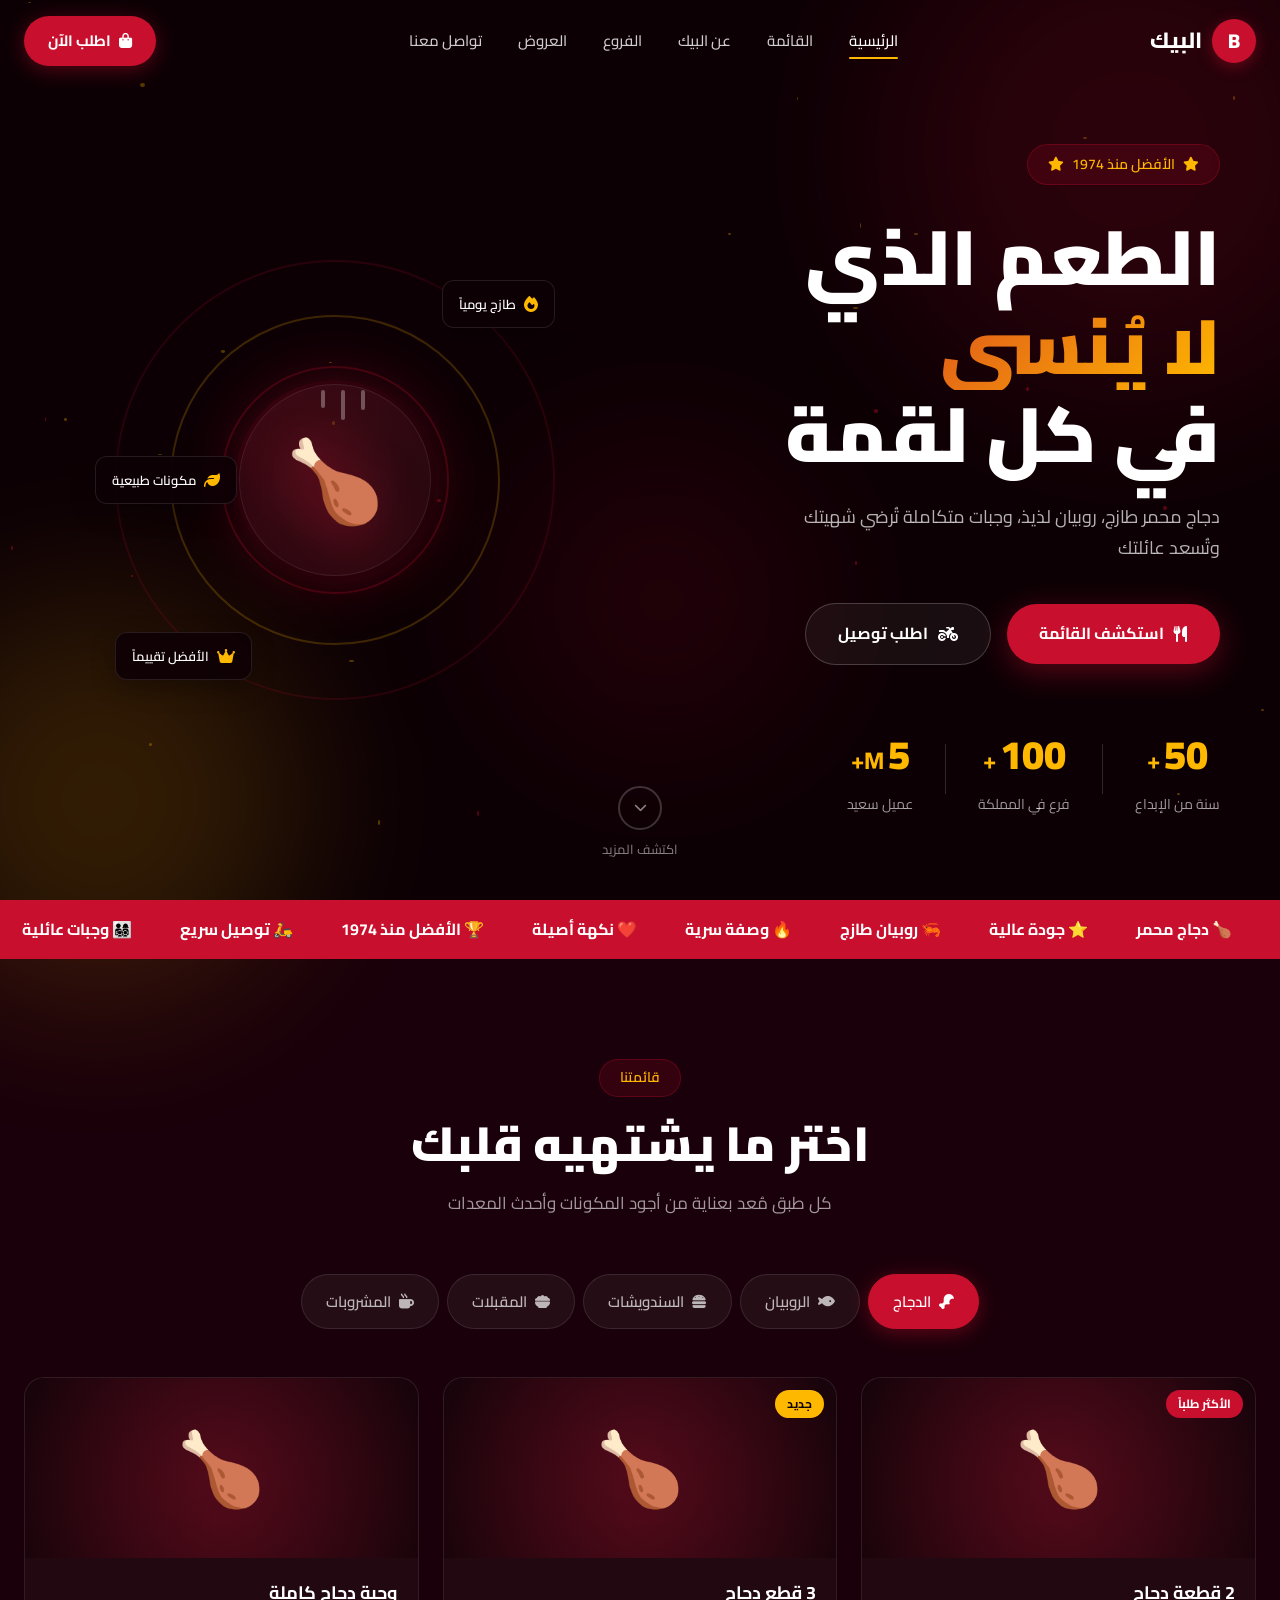
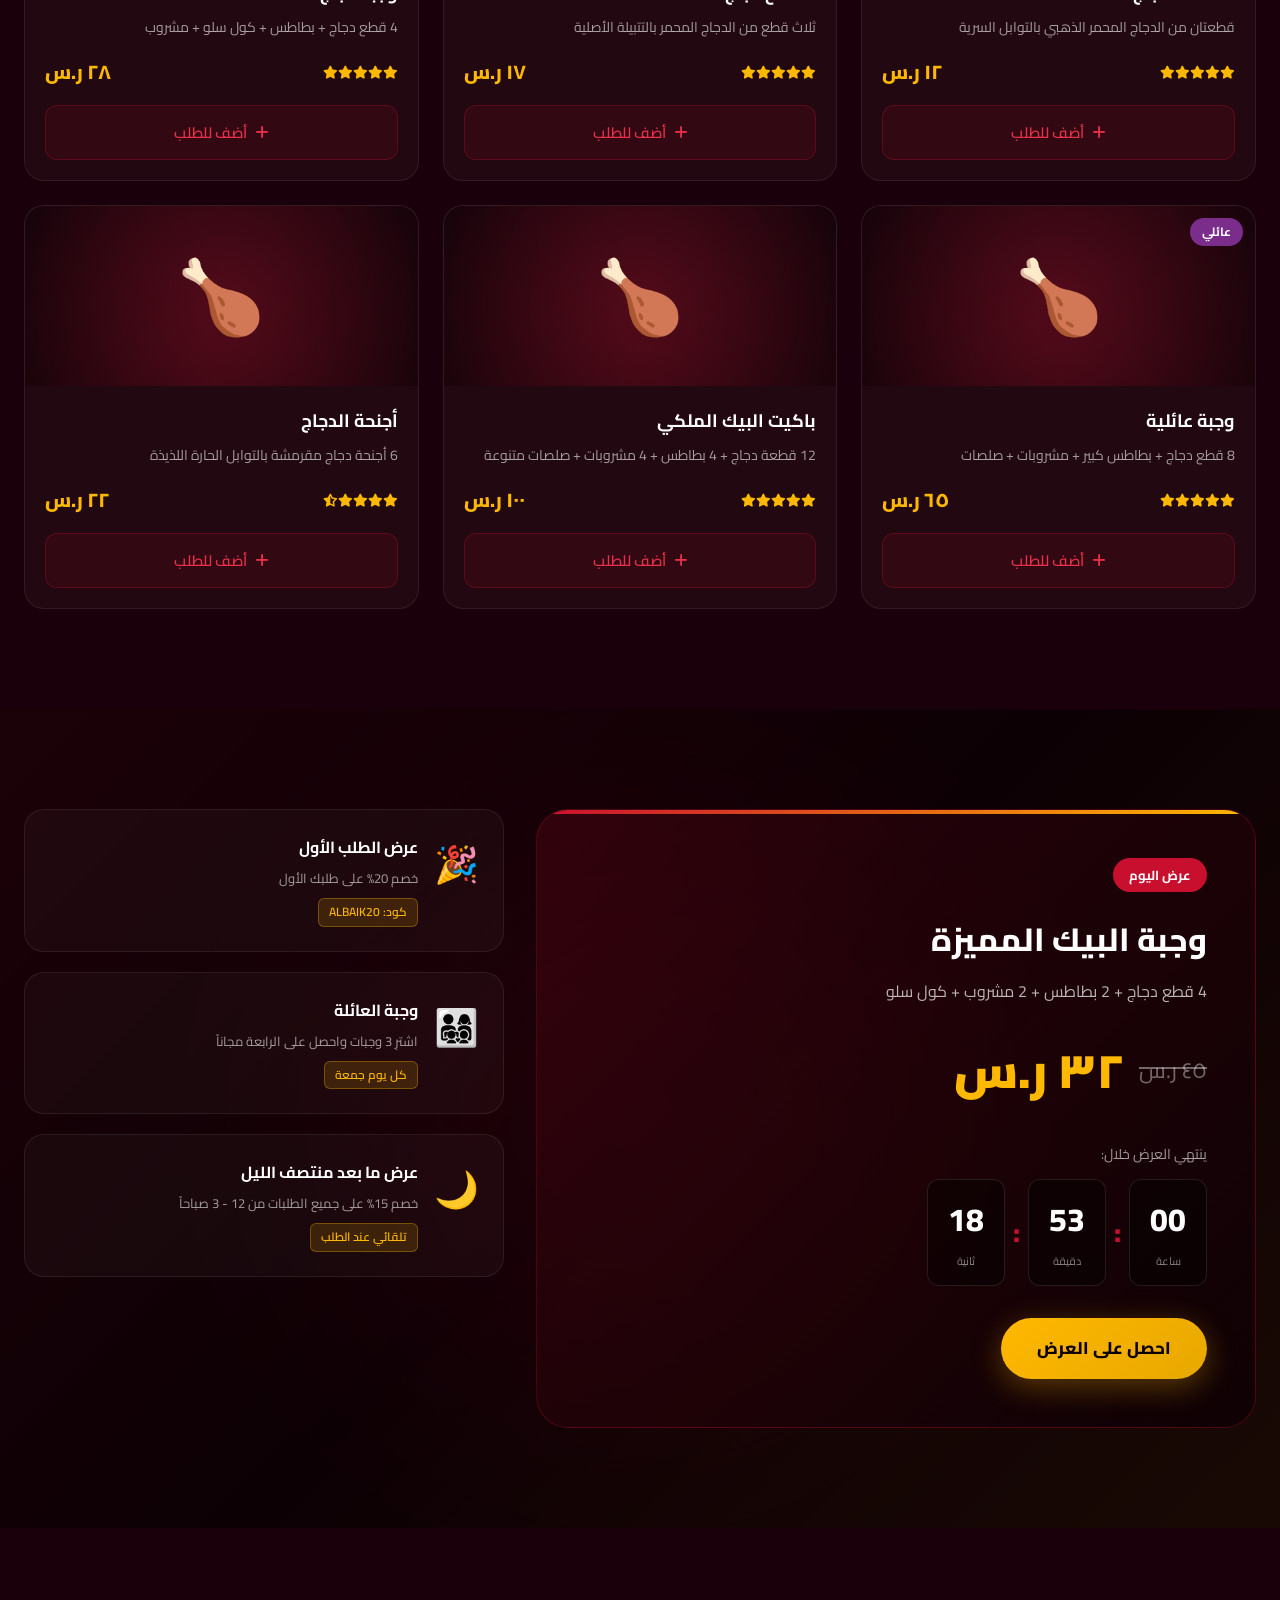
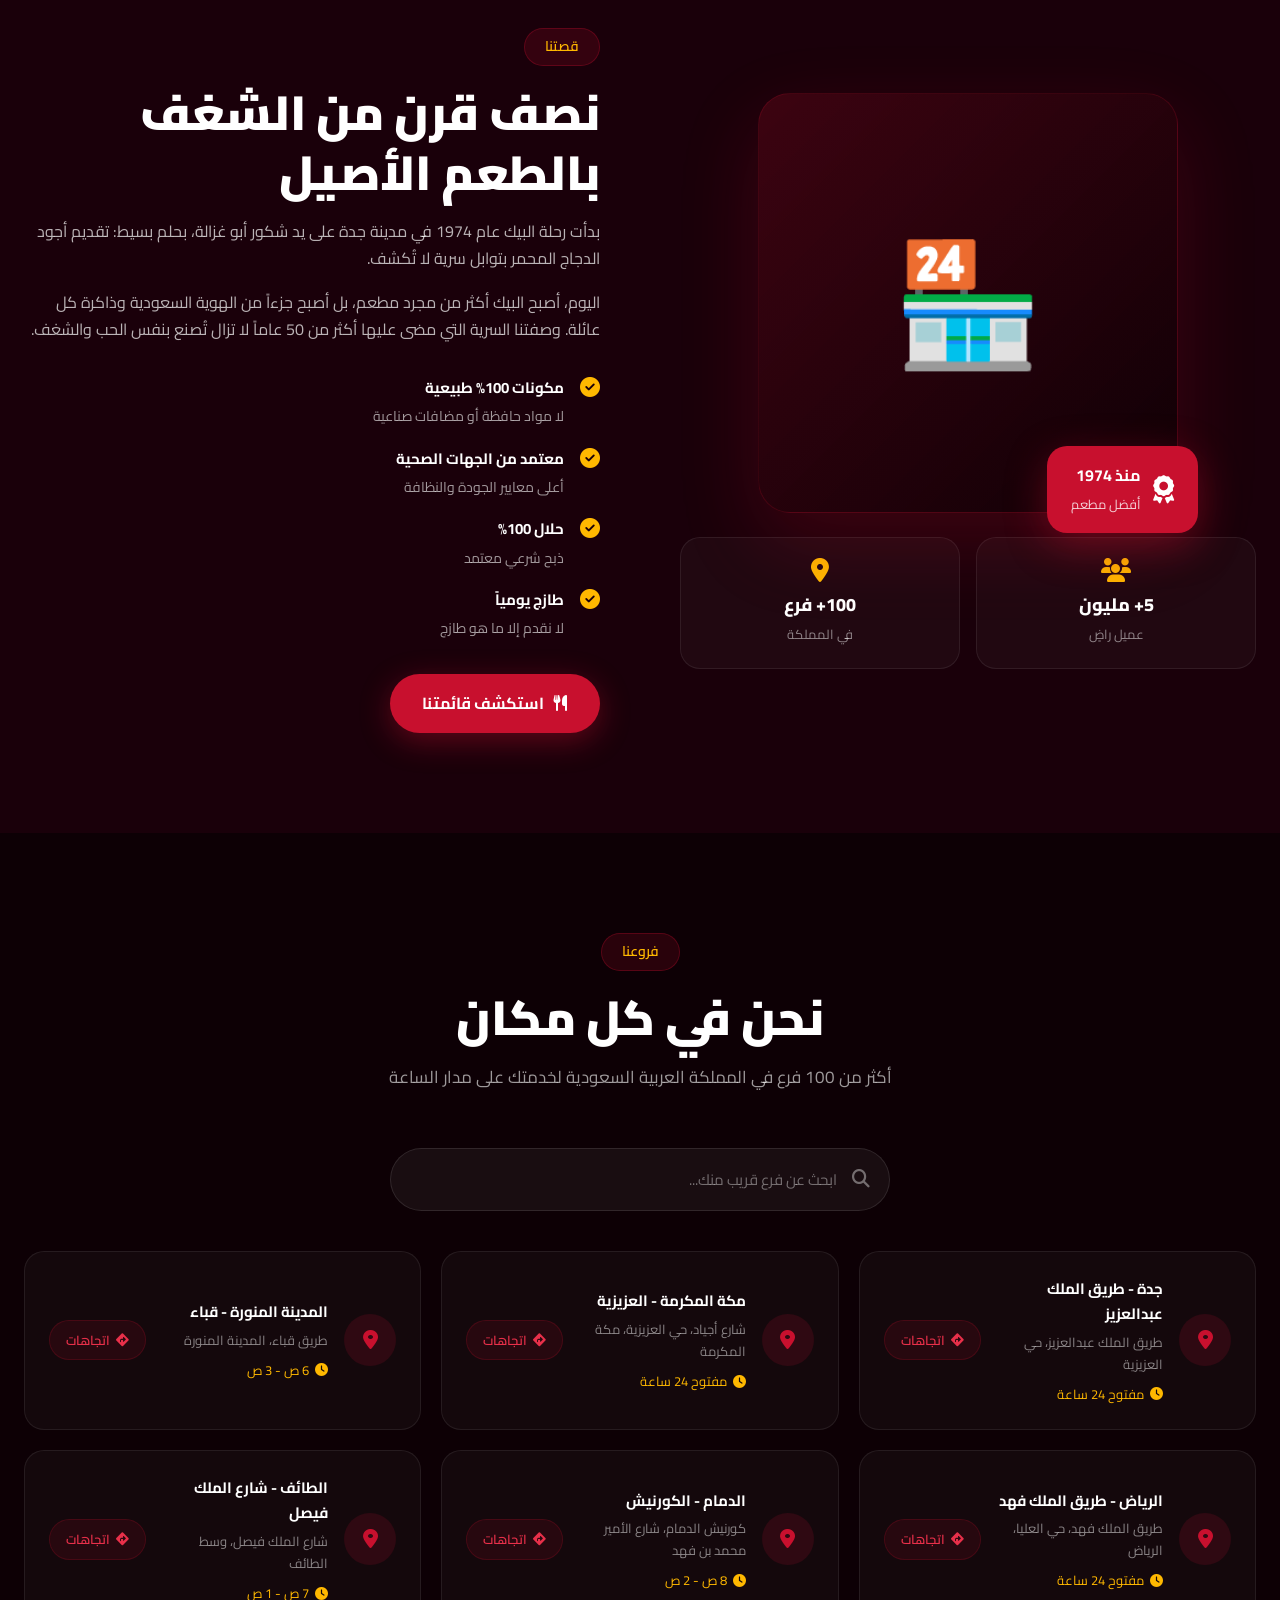
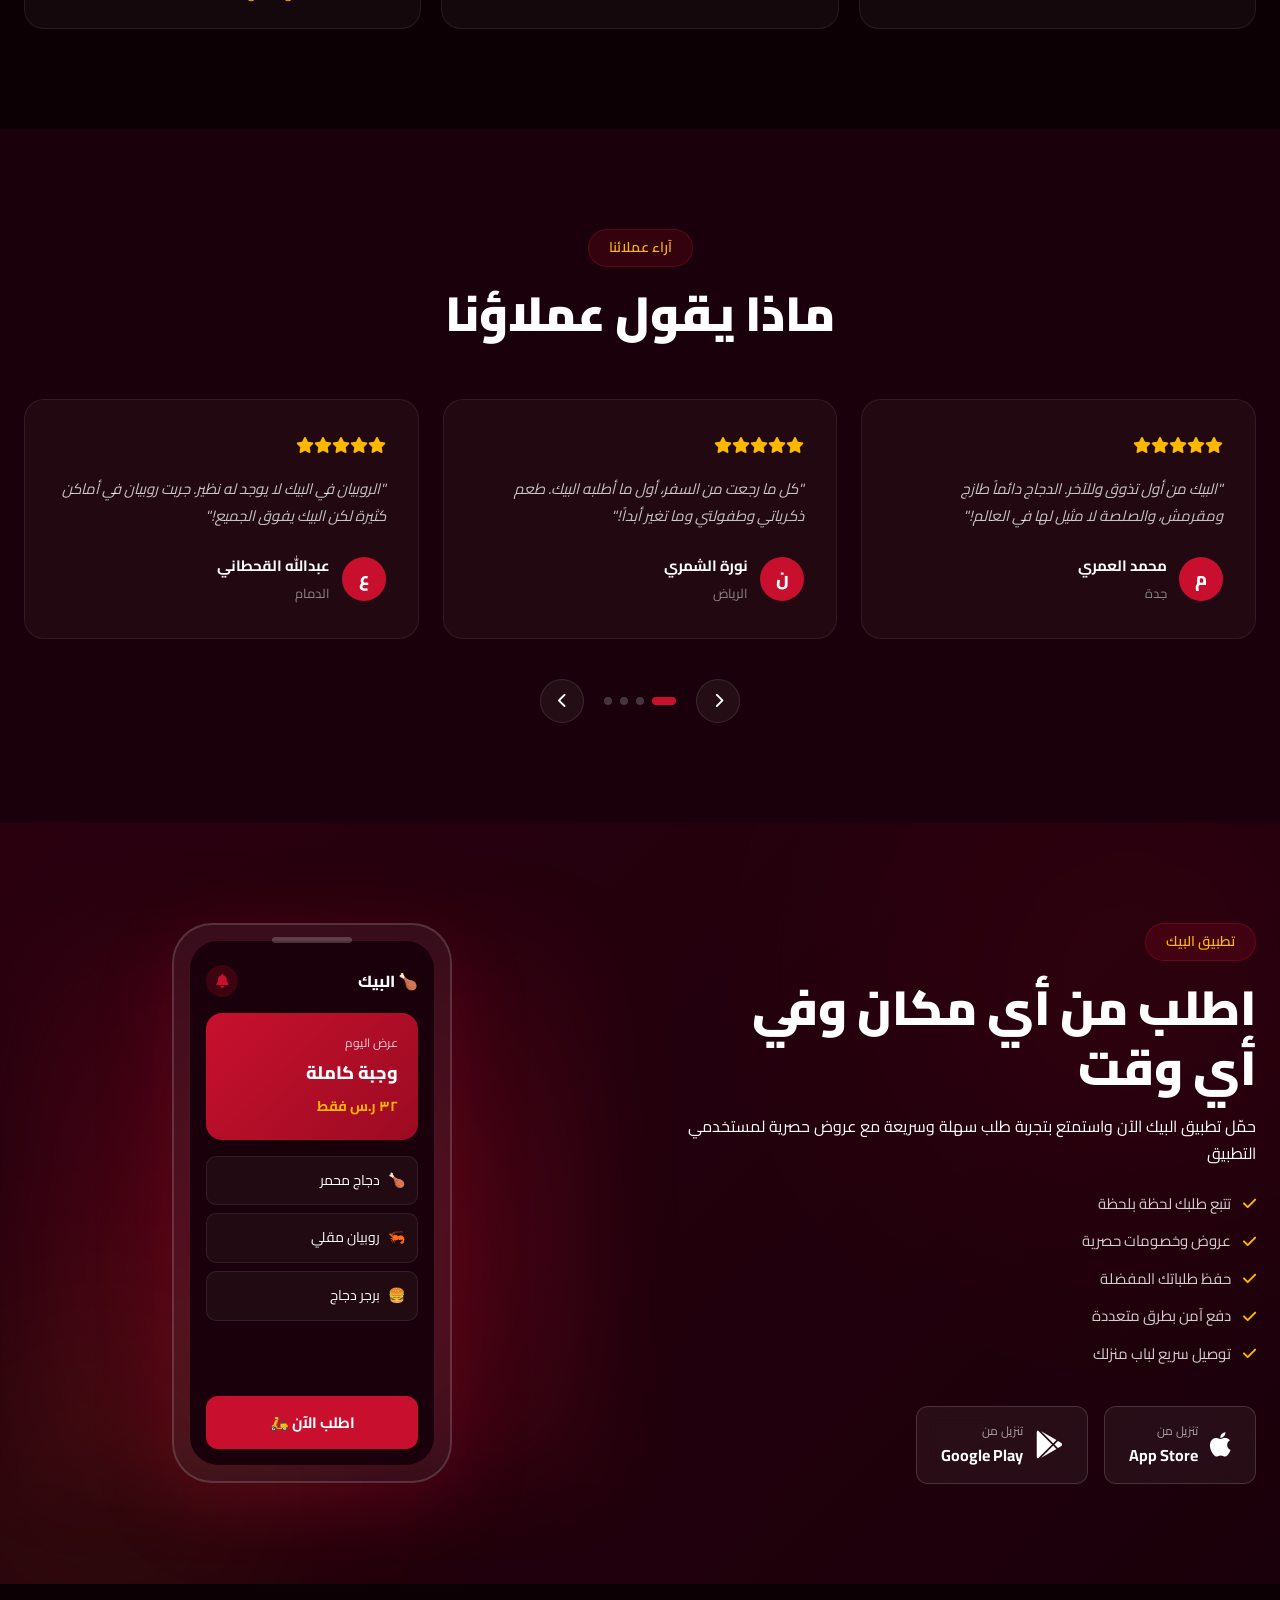
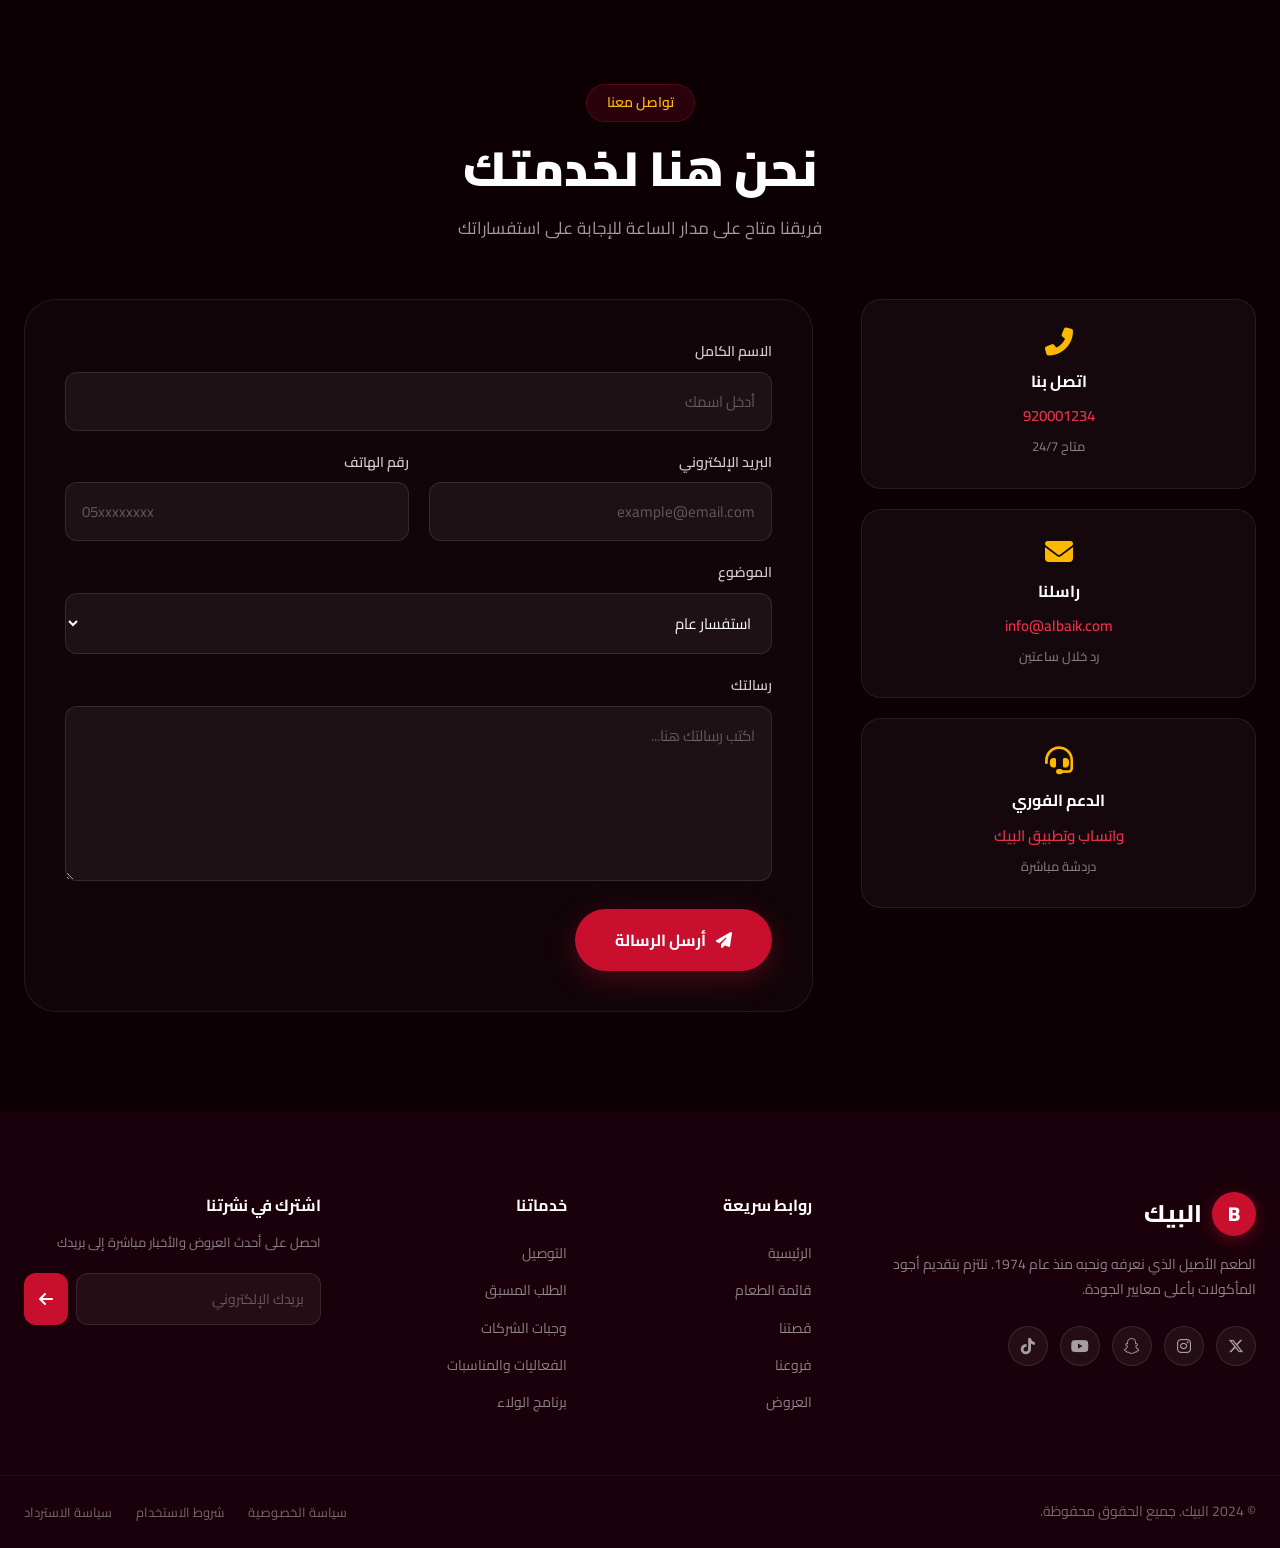
==== commit db64984f: "fix: set albaik.html as the main index page Replace index.html with Al-Baik restaurant site so the r" ====
--- a/index.html
+++ b/index.html
@@ -1,1218 +1,1158 @@
 <!DOCTYPE html>
 <html lang="ar" dir="rtl">
 <head>
-  <meta charset="UTF-8">
-  <meta name="viewport" content="width=device-width, initial-scale=1.0">
-  <meta name="description" content="أكاديمية Rhythm - أعلى مستوى في تعليم الرقص في العالم العربي. احترف الرقص مع أفضل المدربين العالميين">
-  <meta property="og:title" content="أكاديمية Rhythm | الرقص فن والفن حياة">
-  <meta property="og:description" content="انضم لأكاديمية Rhythm وتعلم الرقص على يد نخبة المدربين العالميين">
-  <title>أكاديمية Rhythm | الرقص فن والفن حياة</title>
+  <meta charset="UTF-8" />
+  <meta name="viewport" content="width=device-width, initial-scale=1.0" />
+  <meta name="description" content="البيك - أشهى دجاج محمر في المملكة العربية السعودية. جودة لا تُضاهى منذ 1974." />
+  <meta name="keywords" content="البيك, مطعم البيك, دجاج محمر, روبيان, وجبات سريعة, جدة" />
+  <meta property="og:title" content="البيك | الطعم الأصيل منذ 1974" />
+  <meta property="og:description" content="استمتع بأشهى الدجاج المحمر والروبيان في المملكة العربية السعودية" />
+  <title>البيك | الطعم الأصيل منذ 1974</title>
 
   <!-- Fonts -->
-  <link rel="preconnect" href="https://fonts.googleapis.com">
-  <link rel="preconnect" href="https://fonts.gstatic.com" crossorigin>
-  <link href="https://fonts.googleapis.com/css2?family=Cairo:wght@300;400;500;600;700;800;900&family=Playfair+Display:ital,wght@0,700;0,900;1,700&display=swap" rel="stylesheet">
+  <link rel="preconnect" href="https://fonts.googleapis.com" />
+  <link rel="preconnect" href="https://fonts.gstatic.com" crossorigin />
+  <link href="https://fonts.googleapis.com/css2?family=Cairo:wght@300;400;500;600;700;800;900&family=Tajawal:wght@300;400;500;700;800;900&display=swap" rel="stylesheet" />
 
   <!-- Icons -->
-  <link rel="stylesheet" href="https://cdnjs.cloudflare.com/ajax/libs/font-awesome/6.5.0/css/all.min.css">
-
-  <link rel="stylesheet" href="css/dance.css">
+  <link rel="stylesheet" href="https://cdnjs.cloudflare.com/ajax/libs/font-awesome/6.5.0/css/all.min.css" />
+
+  <!-- Styles -->
+  <link rel="stylesheet" href="css/albaik.css" />
 </head>
 <body>
 
-<!-- ===== LOADER ===== -->
-<div id="loader">
-  <div class="loader-inner">
-    <div class="loader-logo">
-      <span class="loader-r">R</span>
-      <span class="loader-h">H</span>
-      <span class="loader-y">Y</span>
-      <span class="loader-t">T</span>
-      <span class="loader-hm">H</span>
-      <span class="loader-m">M</span>
-    </div>
-    <div class="loader-bar"><div class="loader-progress"></div></div>
-    <p class="loader-text">جاري التحميل...</p>
+  <!-- ========== LOADER ========== -->
+  <div id="loader">
+    <div class="loader-content">
+      <div class="loader-logo">
+        <span class="loader-b">B</span>
+        <span class="loader-text">البيك</span>
+      </div>
+      <div class="loader-bar"><div class="loader-fill"></div></div>
+    </div>
   </div>
-</div>
-
-<!-- ===== CURSOR ===== -->
-<div class="cursor-dot"></div>
-<div class="cursor-ring"></div>
-
-<!-- ===== NAVBAR ===== -->
-<nav id="navbar">
-  <div class="nav-container">
-    <a href="#" class="nav-logo">
-      <div class="logo-badge">
-        <i class="fas fa-music"></i>
-      </div>
-      <div class="logo-words">
-        <span class="logo-main">Rhythm</span>
-        <span class="logo-sub">أكاديمية الرقص</span>
-      </div>
+
+  <!-- ========== NAVBAR ========== -->
+  <nav id="navbar">
+    <div class="nav-container">
+      <a href="#home" class="nav-logo">
+        <div class="logo-icon">
+          <span>B</span>
+        </div>
+        <span class="logo-text">البيك</span>
+      </a>
+
+      <ul class="nav-links" id="navLinks">
+        <li><a href="#home" class="nav-link active">الرئيسية</a></li>
+        <li><a href="#menu" class="nav-link">القائمة</a></li>
+        <li><a href="#about" class="nav-link">عن البيك</a></li>
+        <li><a href="#branches" class="nav-link">الفروع</a></li>
+        <li><a href="#offers" class="nav-link">العروض</a></li>
+        <li><a href="#contact" class="nav-link">تواصل معنا</a></li>
+      </ul>
+
+      <div class="nav-actions">
+        <a href="#order" class="btn-order">
+          <i class="fas fa-shopping-bag"></i>
+          اطلب الآن
+        </a>
+        <button class="hamburger" id="hamburger" aria-label="قائمة">
+          <span></span><span></span><span></span>
+        </button>
+      </div>
+    </div>
+  </nav>
+
+  <!-- ========== MOBILE MENU ========== -->
+  <div class="mobile-menu" id="mobileMenu">
+    <button class="mobile-close" id="mobileClose"><i class="fas fa-times"></i></button>
+    <ul>
+      <li><a href="#home" onclick="closeMobile()">الرئيسية</a></li>
+      <li><a href="#menu" onclick="closeMobile()">القائمة</a></li>
+      <li><a href="#about" onclick="closeMobile()">عن البيك</a></li>
+      <li><a href="#branches" onclick="closeMobile()">الفروع</a></li>
+      <li><a href="#offers" onclick="closeMobile()">العروض</a></li>
+      <li><a href="#contact" onclick="closeMobile()">تواصل معنا</a></li>
+      <li><a href="#order" class="mobile-order-btn" onclick="closeMobile()">اطلب الآن</a></li>
+    </ul>
+  </div>
+  <div class="overlay" id="overlay" onclick="closeMobile()"></div>
+
+  <!-- ========== HERO ========== -->
+  <section id="home" class="hero">
+    <div class="hero-bg">
+      <div class="hero-particles" id="particles"></div>
+      <div class="hero-glow glow-1"></div>
+      <div class="hero-glow glow-2"></div>
+      <div class="hero-glow glow-3"></div>
+    </div>
+
+    <div class="hero-content">
+      <div class="hero-badge">
+        <i class="fas fa-star"></i>
+        <span>الأفضل منذ 1974</span>
+        <i class="fas fa-star"></i>
+      </div>
+      <h1 class="hero-title">
+        <span class="title-line line-1">الطعم الذي</span>
+        <span class="title-line line-2 highlight">لا يُنسى</span>
+        <span class="title-line line-3">في كل لقمة</span>
+      </h1>
+      <p class="hero-desc">دجاج محمر طازج، روبيان لذيذ، وجبات متكاملة تُرضي شهيتك وتُسعد عائلتك</p>
+      <div class="hero-actions">
+        <a href="#menu" class="btn-primary">
+          <i class="fas fa-utensils"></i>
+          استكشف القائمة
+        </a>
+        <a href="#order" class="btn-secondary">
+          <i class="fas fa-motorcycle"></i>
+          اطلب توصيل
+        </a>
+      </div>
+      <div class="hero-stats">
+        <div class="stat-item">
+          <span class="stat-num" data-target="50">0</span>
+          <span class="stat-plus">+</span>
+          <span class="stat-label">سنة من الإبداع</span>
+        </div>
+        <div class="stat-divider"></div>
+        <div class="stat-item">
+          <span class="stat-num" data-target="100">0</span>
+          <span class="stat-plus">+</span>
+          <span class="stat-label">فرع في المملكة</span>
+        </div>
+        <div class="stat-divider"></div>
+        <div class="stat-item">
+          <span class="stat-num" data-target="5">0</span>
+          <span class="stat-plus">M+</span>
+          <span class="stat-label">عميل سعيد</span>
+        </div>
+      </div>
+    </div>
+
+    <div class="hero-visual">
+      <div class="chicken-showcase">
+        <div class="glow-ring ring-outer"></div>
+        <div class="glow-ring ring-mid"></div>
+        <div class="glow-ring ring-inner"></div>
+        <div class="chicken-plate">
+          <div class="plate-base"></div>
+          <div class="food-emoji">🍗</div>
+          <div class="steam steam-1"></div>
+          <div class="steam steam-2"></div>
+          <div class="steam steam-3"></div>
+        </div>
+        <div class="floating-badge badge-1">
+          <i class="fas fa-fire"></i>
+          <span>طازج يومياً</span>
+        </div>
+        <div class="floating-badge badge-2">
+          <i class="fas fa-crown"></i>
+          <span>الأفضل تقييماً</span>
+        </div>
+        <div class="floating-badge badge-3">
+          <i class="fas fa-leaf"></i>
+          <span>مكونات طبيعية</span>
+        </div>
+      </div>
+    </div>
+
+    <a href="#menu" class="hero-scroll">
+      <div class="scroll-circle">
+        <i class="fas fa-chevron-down"></i>
+      </div>
+      <span>اكتشف المزيد</span>
     </a>
-
-    <ul class="nav-links" id="navLinks">
-      <li><a href="#home" class="nav-link active">الرئيسية</a></li>
-      <li><a href="#about" class="nav-link">عن الأكاديمية</a></li>
-      <li><a href="#courses" class="nav-link">الدورات</a></li>
-      <li><a href="#instructors" class="nav-link">المدربون</a></li>
-      <li><a href="#schedule" class="nav-link">الجدول</a></li>
-      <li><a href="#gallery" class="nav-link">المعرض</a></li>
-      <li><a href="#pricing" class="nav-link">الأسعار</a></li>
-      <li><a href="#contact" class="nav-link">تواصل معنا</a></li>
-    </ul>
-
-    <div class="nav-actions">
-      <a href="tel:+966500000000" class="nav-phone">
-        <i class="fas fa-phone"></i>
-        <span>0500 000 000</span>
-      </a>
-      <a href="#enroll" class="btn-enroll">سجّل الآن</a>
-    </div>
-
-    <button class="hamburger" id="hamburger" aria-label="القائمة">
-      <span></span><span></span><span></span>
-    </button>
+  </section>
+
+  <!-- ========== MARQUEE ========== -->
+  <div class="marquee-section">
+    <div class="marquee-track">
+      <div class="marquee-content">
+        <span>🍗 دجاج محمر</span>
+        <span>⭐ جودة عالية</span>
+        <span>🦐 روبيان طازج</span>
+        <span>🔥 وصفة سرية</span>
+        <span>❤️ نكهة أصيلة</span>
+        <span>🏆 الأفضل منذ 1974</span>
+        <span>🛵 توصيل سريع</span>
+        <span>👨‍👩‍👧‍👦 وجبات عائلية</span>
+        <span>🍗 دجاج محمر</span>
+        <span>⭐ جودة عالية</span>
+        <span>🦐 روبيان طازج</span>
+        <span>🔥 وصفة سرية</span>
+        <span>❤️ نكهة أصيلة</span>
+        <span>🏆 الأفضل منذ 1974</span>
+        <span>🛵 توصيل سريع</span>
+        <span>👨‍👩‍👧‍👦 وجبات عائلية</span>
+      </div>
+    </div>
   </div>
-</nav>
-
-<!-- ===== HERO ===== -->
-<section id="home" class="hero">
-  <div class="hero-bg">
-    <div class="hero-particles" id="particles"></div>
-    <div class="hero-overlay"></div>
-    <div class="hero-circles">
-      <div class="circle c1"></div>
-      <div class="circle c2"></div>
-      <div class="circle c3"></div>
-    </div>
-  </div>
-
-  <div class="hero-content">
-    <div class="hero-badge">
-      <i class="fas fa-star"></i>
-      <span>الأكاديمية رقم #1 في الرقص</span>
-      <i class="fas fa-star"></i>
-    </div>
-
-    <h1 class="hero-title">
-      <span class="line-1">اكتشف</span>
-      <span class="line-2 gradient-text">فن الرقص</span>
-      <span class="line-3">بأسلوب عالمي</span>
-    </h1>
-
-    <p class="hero-desc">
-      انضم إلى أكثر من <strong>5,000+</strong> طالب يتعلمون الرقص مع نخبة المدربين العالميين.
-      من المبتدئين إلى المحترفين — طريقك للتألق يبدأ هنا.
-    </p>
-
-    <div class="hero-btns">
-      <a href="#courses" class="btn-hero-primary">
-        <span>استكشف الدورات</span>
-        <i class="fas fa-arrow-left"></i>
-      </a>
-      <a href="#about" class="btn-hero-secondary">
-        <div class="play-icon">
-          <i class="fas fa-play"></i>
-        </div>
-        <span>شاهد الفيديو</span>
-      </a>
-    </div>
-
-    <div class="hero-stats">
-      <div class="stat">
-        <div class="stat-num" data-count="5000">0</div>
-        <div class="stat-label">طالب نشط</div>
-      </div>
-      <div class="stat-divider"></div>
-      <div class="stat">
-        <div class="stat-num" data-count="120">0</div>
-        <div class="stat-label">دورة متاحة</div>
-      </div>
-      <div class="stat-divider"></div>
-      <div class="stat">
-        <div class="stat-num" data-count="45">0</div>
-        <div class="stat-label">مدرب معتمد</div>
-      </div>
-      <div class="stat-divider"></div>
-      <div class="stat">
-        <div class="stat-num" data-count="15">0</div>
-        <div class="stat-label">سنة خبرة</div>
-      </div>
-    </div>
-  </div>
-
-  <div class="hero-dancer">
-    <div class="dancer-glow"></div>
-    <div class="dancer-figure">
-      <div class="figure-body">
-        <div class="dancer-silhouette"></div>
-      </div>
-    </div>
-    <div class="floating-card fc1">
-      <i class="fas fa-fire"></i>
-      <div>
-        <strong>سالسا</strong>
-        <span>مستوى متقدم</span>
-      </div>
-    </div>
-    <div class="floating-card fc2">
-      <i class="fas fa-medal"></i>
-      <div>
-        <strong>بطل العالم 2024</strong>
-        <span>مدربنا يوسف</span>
-      </div>
-    </div>
-    <div class="floating-card fc3">
-      <i class="fas fa-star"></i>
-      <div>
-        <strong>4.9 / 5</strong>
-        <span>تقييم الطلاب</span>
-      </div>
-    </div>
-  </div>
-
-  <div class="hero-scroll">
-    <div class="scroll-indicator">
-      <div class="scroll-dot"></div>
-    </div>
-    <span>اسحب للأسفل</span>
-  </div>
-</section>
-
-<!-- ===== TICKER ===== -->
-<div class="ticker-wrap">
-  <div class="ticker-track">
-    <span>✦ باليه</span>
-    <span>✦ هيب هوب</span>
-    <span>✦ سالسا</span>
-    <span>✦ كونتمبوراري</span>
-    <span>✦ برقصة شرقية</span>
-    <span>✦ تانغو</span>
-    <span>✦ زومبا</span>
-    <span>✦ ريغيتون</span>
-    <span>✦ جاز</span>
-    <span>✦ ستريت دانس</span>
-    <span>✦ باليه</span>
-    <span>✦ هيب هوب</span>
-    <span>✦ سالسا</span>
-    <span>✦ كونتمبوراري</span>
-    <span>✦ برقصة شرقية</span>
-    <span>✦ تانغو</span>
-    <span>✦ زومبا</span>
-    <span>✦ ريغيتون</span>
-    <span>✦ جاز</span>
-    <span>✦ ستريت دانس</span>
-  </div>
-</div>
-
-<!-- ===== ABOUT ===== -->
-<section id="about" class="about">
-  <div class="section-container">
-    <div class="about-visual">
-      <div class="about-img-stack">
-        <div class="about-img main-img">
-          <div class="img-placeholder gradient-dance-1">
-            <i class="fas fa-person-running"></i>
-            <span>استوديو الرقص</span>
-          </div>
-        </div>
-        <div class="about-img side-img">
-          <div class="img-placeholder gradient-dance-2">
-            <i class="fas fa-music"></i>
-            <span>تدريب فردي</span>
-          </div>
-        </div>
-        <div class="about-badge-floating">
-          <i class="fas fa-award"></i>
-          <div>
-            <strong>معتمدون دولياً</strong>
-            <span>من IDTA البريطانية</span>
-          </div>
-        </div>
-      </div>
-    </div>
-
-    <div class="about-content">
-      <div class="section-tag">من نحن</div>
-      <h2 class="section-title">أكاديمية تُغيّر<br><span class="gradient-text">حياتك بالإيقاع</span></h2>
-      <p class="about-text">
-        أكاديمية Rhythm ليست مجرد مكان لتعلم الرقص — إنها رحلة تحول كاملة.
-        نؤمن أن الرقص لغة عالمية تتخطى الحدود وتُعبّر عما لا تستطيع الكلمات قوله.
-      </p>
-      <p class="about-text">
-        منذ عام 2009، دربنا أكثر من 5,000 طالب على يد نخبة من المدربين الحاصلين على
-        شهادات من أمريكا وأوروبا. برامجنا مصممة لكل الأعمار والمستويات.
-      </p>
-
-      <div class="about-features">
-        <div class="feature-item">
-          <div class="feature-icon"><i class="fas fa-check-circle"></i></div>
-          <div>
-            <strong>مدربون معتمدون عالمياً</strong>
-            <span>حاصلون على شهادات من أمريكا وأوروبا</span>
-          </div>
-        </div>
-        <div class="feature-item">
-          <div class="feature-icon"><i class="fas fa-check-circle"></i></div>
-          <div>
-            <strong>استوديوهات مجهزة بأحدث التقنيات</strong>
-            <span>أرضيات مرنة، إضاءة احترافية، نظام صوت متطور</span>
-          </div>
-        </div>
-        <div class="feature-item">
-          <div class="feature-icon"><i class="fas fa-check-circle"></i></div>
-          <div>
-            <strong>شهادات معتمدة دولياً</strong>
-            <span>احصل على شهادة معترف بها في أكثر من 50 دولة</span>
-          </div>
-        </div>
-        <div class="feature-item">
-          <div class="feature-icon"><i class="fas fa-check-circle"></i></div>
-          <div>
-            <strong>مجتمع ودعم مستمر</strong>
-            <span>انضم لمجتمع راقصين متحمسين ومحترفين</span>
-          </div>
-        </div>
-      </div>
-
-      <a href="#courses" class="btn-about">
-        <span>اكتشف دوراتنا</span>
-        <i class="fas fa-arrow-left"></i>
-      </a>
-    </div>
-  </div>
-</section>
-
-<!-- ===== COURSES ===== -->
-<section id="courses" class="courses">
-  <div class="section-container">
-    <div class="section-header">
-      <div class="section-tag">دوراتنا</div>
-      <h2 class="section-title">تشكيلة واسعة من<br><span class="gradient-text">أنواع الرقص</span></h2>
-      <p class="section-desc">من الكلاسيكي إلى المعاصر — لدينا الدورة المثالية لك</p>
-    </div>
-
-    <div class="courses-filter">
-      <button class="filter-btn active" data-filter="all">الكل</button>
-      <button class="filter-btn" data-filter="classic">كلاسيكي</button>
-      <button class="filter-btn" data-filter="modern">عصري</button>
-      <button class="filter-btn" data-filter="latin">لاتيني</button>
-      <button class="filter-btn" data-filter="street">ستريت</button>
-    </div>
-
-    <div class="courses-grid" id="coursesGrid">
-
-      <div class="course-card" data-category="classic">
-        <div class="course-img ballet">
-          <div class="course-overlay">
-            <a href="#enroll" class="btn-course-enroll">سجّل الآن</a>
-          </div>
-          <div class="course-icon"><i class="fas fa-shoe-prints"></i></div>
-          <div class="course-level beginner">مبتدئ</div>
-        </div>
-        <div class="course-body">
-          <div class="course-meta">
-            <span><i class="fas fa-clock"></i> 3 أشهر</span>
-            <span><i class="fas fa-users"></i> 8 طلاب</span>
-            <span><i class="fas fa-star"></i> 4.9</span>
-          </div>
-          <h3 class="course-name">الباليه الكلاسيكي</h3>
-          <p class="course-desc">تعلم أسرار الباليه الكلاسيكي الأصيل — من الوقفة الأساسية إلى القفزات والبيروات المدهشة.</p>
-          <div class="course-instructor">
-            <div class="inst-avatar ballet-inst"></div>
-            <div>
-              <strong>نورة الرشيدي</strong>
-              <span>خبرة 12 سنة</span>
-            </div>
-          </div>
-          <div class="course-footer">
-            <div class="course-price">
-              <span class="price-old">800 ريال</span>
-              <span class="price-new">599 ريال</span>
-            </div>
-            <a href="#enroll" class="btn-course">انضم الآن</a>
-          </div>
-        </div>
-      </div>
-
-      <div class="course-card" data-category="modern">
-        <div class="course-img contemporary">
-          <div class="course-overlay">
-            <a href="#enroll" class="btn-course-enroll">سجّل الآن</a>
-          </div>
-          <div class="course-icon"><i class="fas fa-wind"></i></div>
-          <div class="course-level intermediate">متوسط</div>
-        </div>
-        <div class="course-body">
-          <div class="course-meta">
-            <span><i class="fas fa-clock"></i> 4 أشهر</span>
-            <span><i class="fas fa-users"></i> 10 طلاب</span>
-            <span><i class="fas fa-star"></i> 4.8</span>
-          </div>
-          <h3 class="course-name">الكونتمبوراري</h3>
-          <p class="course-desc">اكتشف حرية التعبير عبر الرقص المعاصر — أسلوب يجمع بين المشاعر والحركة بشكل فريد.</p>
-          <div class="course-instructor">
-            <div class="inst-avatar cont-inst"></div>
-            <div>
-              <strong>لمياء العنزي</strong>
-              <span>خبرة 9 سنوات</span>
-            </div>
-          </div>
-          <div class="course-footer">
-            <div class="course-price">
-              <span class="price-old">700 ريال</span>
-              <span class="price-new">549 ريال</span>
-            </div>
-            <a href="#enroll" class="btn-course">انضم الآن</a>
-          </div>
-        </div>
-      </div>
-
-      <div class="course-card featured" data-category="latin">
-        <div class="course-img salsa">
-          <div class="course-overlay">
-            <a href="#enroll" class="btn-course-enroll">سجّل الآن</a>
-          </div>
-          <div class="course-icon"><i class="fas fa-fire"></i></div>
-          <div class="course-level advanced">متقدم</div>
-          <div class="course-featured-badge">الأكثر طلباً</div>
-        </div>
-        <div class="course-body">
-          <div class="course-meta">
-            <span><i class="fas fa-clock"></i> 6 أشهر</span>
-            <span><i class="fas fa-users"></i> 12 طلاب</span>
-            <span><i class="fas fa-star"></i> 5.0</span>
-          </div>
-          <h3 class="course-name">السالسا اللاتينية</h3>
-          <p class="course-desc">أشعل الحماس مع السالسا الكوبية والنيويوركية — من الخطوات الأولى حتى الأداء على المسرح.</p>
-          <div class="course-instructor">
-            <div class="inst-avatar salsa-inst"></div>
-            <div>
-              <strong>يوسف الحربي</strong>
-              <span>بطل العالم 2024</span>
-            </div>
-          </div>
-          <div class="course-footer">
-            <div class="course-price">
-              <span class="price-old">1200 ريال</span>
-              <span class="price-new">899 ريال</span>
-            </div>
-            <a href="#enroll" class="btn-course">انضم الآن</a>
-          </div>
-        </div>
-      </div>
-
-      <div class="course-card" data-category="street">
-        <div class="course-img hiphop">
-          <div class="course-overlay">
-            <a href="#enroll" class="btn-course-enroll">سجّل الآن</a>
-          </div>
-          <div class="course-icon"><i class="fas fa-headphones"></i></div>
-          <div class="course-level beginner">مبتدئ</div>
-        </div>
-        <div class="course-body">
-          <div class="course-meta">
-            <span><i class="fas fa-clock"></i> 2 أشهر</span>
-            <span><i class="fas fa-users"></i> 15 طلاب</span>
-            <span><i class="fas fa-star"></i> 4.7</span>
-          </div>
-          <h3 class="course-name">هيب هوب</h3>
-          <p class="course-desc">تعلم الهيب هوب الأصيل — Breaking, Popping, Locking وأحدث حركات الستريت دانس.</p>
-          <div class="course-instructor">
-            <div class="inst-avatar hiphop-inst"></div>
-            <div>
-              <strong>ماجد السهلي</strong>
-              <span>خبرة 7 سنوات</span>
-            </div>
-          </div>
-          <div class="course-footer">
-            <div class="course-price">
-              <span class="price-old">600 ريال</span>
-              <span class="price-new">449 ريال</span>
-            </div>
-            <a href="#enroll" class="btn-course">انضم الآن</a>
-          </div>
-        </div>
-      </div>
-
-      <div class="course-card" data-category="latin">
-        <div class="course-img tango">
-          <div class="course-overlay">
-            <a href="#enroll" class="btn-course-enroll">سجّل الآن</a>
-          </div>
-          <div class="course-icon"><i class="fas fa-heart"></i></div>
-          <div class="course-level intermediate">متوسط</div>
-        </div>
-        <div class="course-body">
-          <div class="course-meta">
-            <span><i class="fas fa-clock"></i> 5 أشهر</span>
-            <span><i class="fas fa-users"></i> 6 طلاب</span>
-            <span><i class="fas fa-star"></i> 4.9</span>
-          </div>
-          <h3 class="course-name">التانغو الأرجنتيني</h3>
-          <p class="course-desc">تعلم التانغو الأرجنتيني الأصيل — رقصة المشاعر والعاطفة بأسلوب احترافي.</p>
-          <div class="course-instructor">
-            <div class="inst-avatar tango-inst"></div>
-            <div>
-              <strong>سارة الغامدي</strong>
-              <span>خبرة 11 سنة</span>
-            </div>
-          </div>
-          <div class="course-footer">
-            <div class="course-price">
-              <span class="price-old">900 ريال</span>
-              <span class="price-new">699 ريال</span>
-            </div>
-            <a href="#enroll" class="btn-course">انضم الآن</a>
-          </div>
-        </div>
-      </div>
-
-      <div class="course-card" data-category="modern">
-        <div class="course-img zumba">
-          <div class="course-overlay">
-            <a href="#enroll" class="btn-course-enroll">سجّل الآن</a>
-          </div>
-          <div class="course-icon"><i class="fas fa-bolt"></i></div>
-          <div class="course-level beginner">مبتدئ</div>
-        </div>
-        <div class="course-body">
-          <div class="course-meta">
-            <span><i class="fas fa-clock"></i> 1 شهر</span>
-            <span><i class="fas fa-users"></i> 20 طلاب</span>
-            <span><i class="fas fa-star"></i> 4.8</span>
-          </div>
-          <h3 class="course-name">زومبا فيتنس</h3>
-          <p class="course-desc">متعة الرقص مع فوائد اللياقة البدنية — دروس حيوية تجعل التمرين ممتعاً ومنعشاً.</p>
-          <div class="course-instructor">
-            <div class="inst-avatar zumba-inst"></div>
-            <div>
-              <strong>هنادي المطيري</strong>
-              <span>خبرة 6 سنوات</span>
-            </div>
-          </div>
-          <div class="course-footer">
-            <div class="course-price">
-              <span class="price-old">400 ريال</span>
-              <span class="price-new">299 ريال</span>
-            </div>
-            <a href="#enroll" class="btn-course">انضم الآن</a>
-          </div>
-        </div>
-      </div>
-
-    </div>
-
-    <div class="courses-cta">
-      <p>هل تريد معرفة المزيد من الدورات؟</p>
-      <a href="#contact" class="btn-see-all">تواصل معنا <i class="fas fa-arrow-left"></i></a>
-    </div>
-  </div>
-</section>
-
-<!-- ===== EXPERIENCE STRIP ===== -->
-<div class="experience-strip">
-  <div class="exp-item">
-    <i class="fas fa-trophy"></i>
-    <div>
-      <strong>15+</strong>
-      <span>جائزة دولية</span>
-    </div>
-  </div>
-  <div class="exp-item">
-    <i class="fas fa-globe"></i>
-    <div>
-      <strong>50+</strong>
-      <span>دولة معترفة</span>
-    </div>
-  </div>
-  <div class="exp-item">
-    <i class="fas fa-certificate"></i>
-    <div>
-      <strong>3000+</strong>
-      <span>شهادة ممنوحة</span>
-    </div>
-  </div>
-  <div class="exp-item">
-    <i class="fas fa-percent"></i>
-    <div>
-      <strong>98%</strong>
-      <span>نسبة رضا الطلاب</span>
-    </div>
-  </div>
-</div>
-
-<!-- ===== INSTRUCTORS ===== -->
-<section id="instructors" class="instructors">
-  <div class="section-container">
-    <div class="section-header">
-      <div class="section-tag">مدربونا</div>
-      <h2 class="section-title">نخبة من<br><span class="gradient-text">الأبطال العالميين</span></h2>
-      <p class="section-desc">كل مدرب لدينا حمل لقباً دولياً أو حاصل على شهادة من أرقى معاهد العالم</p>
-    </div>
-
-    <div class="instructors-grid">
-
-      <div class="instructor-card">
-        <div class="inst-photo">
-          <div class="inst-photo-inner ballet-bg">
-            <i class="fas fa-user"></i>
-          </div>
-          <div class="inst-social">
-            <a href="#"><i class="fab fa-instagram"></i></a>
-            <a href="#"><i class="fab fa-youtube"></i></a>
-            <a href="#"><i class="fab fa-tiktok"></i></a>
-          </div>
-        </div>
-        <div class="inst-info">
-          <h3>نورة الرشيدي</h3>
-          <p class="inst-title">مدربة باليه كلاسيكي</p>
-          <div class="inst-stars">
-            <i class="fas fa-star"></i><i class="fas fa-star"></i>
-            <i class="fas fa-star"></i><i class="fas fa-star"></i>
-            <i class="fas fa-star"></i>
-            <span>4.9</span>
-          </div>
-          <div class="inst-tags">
-            <span>باليه</span>
-            <span>لياقة</span>
-            <span>IDTA</span>
-          </div>
-          <p class="inst-bio">حاصلة على درجة الدكتوراه في فنون الرقص من لندن. درّبت في ملاك الملكة الأوبرا في باريس.</p>
-        </div>
-      </div>
-
-      <div class="instructor-card featured-inst">
-        <div class="inst-photo">
-          <div class="inst-photo-inner salsa-bg">
-            <i class="fas fa-user"></i>
-          </div>
-          <div class="inst-social">
-            <a href="#"><i class="fab fa-instagram"></i></a>
-            <a href="#"><i class="fab fa-youtube"></i></a>
-            <a href="#"><i class="fab fa-tiktok"></i></a>
-          </div>
-          <div class="inst-champion"><i class="fas fa-crown"></i> بطل العالم</div>
-        </div>
-        <div class="inst-info">
-          <h3>يوسف الحربي</h3>
-          <p class="inst-title">بطل العالم في السالسا 2024</p>
-          <div class="inst-stars">
-            <i class="fas fa-star"></i><i class="fas fa-star"></i>
-            <i class="fas fa-star"></i><i class="fas fa-star"></i>
-            <i class="fas fa-star"></i>
-            <span>5.0</span>
-          </div>
-          <div class="inst-tags">
-            <span>سالسا</span>
-            <span>باتشاتا</span>
-            <span>تانغو</span>
-          </div>
-          <p class="inst-bio">حامل لقب بطل العالم في السالسا 2024. درّب في ميامي ونيويورك وكوبا. أكثر من 2000 ساعة تدريس.</p>
-        </div>
-      </div>
-
-      <div class="instructor-card">
-        <div class="inst-photo">
-          <div class="inst-photo-inner cont-bg">
-            <i class="fas fa-user"></i>
-          </div>
-          <div class="inst-social">
-            <a href="#"><i class="fab fa-instagram"></i></a>
-            <a href="#"><i class="fab fa-youtube"></i></a>
-            <a href="#"><i class="fab fa-tiktok"></i></a>
-          </div>
-        </div>
-        <div class="inst-info">
-          <h3>لمياء العنزي</h3>
-          <p class="inst-title">مدربة الكونتمبوراري</p>
-          <div class="inst-stars">
-            <i class="fas fa-star"></i><i class="fas fa-star"></i>
-            <i class="fas fa-star"></i><i class="fas fa-star"></i>
-            <i class="fas fa-star-half-alt"></i>
-            <span>4.8</span>
-          </div>
-          <div class="inst-tags">
-            <span>كونتمبوراري</span>
-            <span>جاز</span>
-            <span>فيوجن</span>
-          </div>
-          <p class="inst-bio">تخرجت من أكاديمية Alvin Ailey الأمريكية. شاركت في عروض Broadway وفعاليات دولية متعددة.</p>
-        </div>
-      </div>
-
-      <div class="instructor-card">
-        <div class="inst-photo">
-          <div class="inst-photo-inner hiphop-bg">
-            <i class="fas fa-user"></i>
-          </div>
-          <div class="inst-social">
-            <a href="#"><i class="fab fa-instagram"></i></a>
-            <a href="#"><i class="fab fa-youtube"></i></a>
-            <a href="#"><i class="fab fa-tiktok"></i></a>
-          </div>
-        </div>
-        <div class="inst-info">
-          <h3>ماجد السهلي</h3>
-          <p class="inst-title">مدرب هيب هوب وبريك دانس</p>
-          <div class="inst-stars">
-            <i class="fas fa-star"></i><i class="fas fa-star"></i>
-            <i class="fas fa-star"></i><i class="fas fa-star"></i>
-            <i class="fas fa-star-half-alt"></i>
-            <span>4.7</span>
-          </div>
-          <div class="inst-tags">
-            <span>هيب هوب</span>
-            <span>بريكينج</span>
-            <span>بوبينج</span>
-          </div>
-          <p class="inst-bio">مدرب معتمد من ولاية كاليفورنيا. شارك في بطولات World Hip Hop Championship تتالياً 3 مرات.</p>
-        </div>
-      </div>
-
-    </div>
-  </div>
-</section>
-
-<!-- ===== SCHEDULE ===== -->
-<section id="schedule" class="schedule">
-  <div class="section-container">
-    <div class="section-header">
-      <div class="section-tag">الجدول الأسبوعي</div>
-      <h2 class="section-title">احجز وقتك<br><span class="gradient-text">مع المدرب المثالي</span></h2>
-      <p class="section-desc">جداول مرنة تناسب كل التزاماتك اليومية</p>
-    </div>
-
-    <div class="schedule-tabs">
-      <button class="sched-tab active" data-day="sun">الأحد</button>
-      <button class="sched-tab" data-day="mon">الاثنين</button>
-      <button class="sched-tab" data-day="tue">الثلاثاء</button>
-      <button class="sched-tab" data-day="wed">الأربعاء</button>
-      <button class="sched-tab" data-day="thu">الخميس</button>
-    </div>
-
-    <div class="schedule-grid" id="scheduleGrid">
-      <!-- Populated by JS -->
-    </div>
-
-    <div class="schedule-note">
-      <i class="fas fa-info-circle"></i>
-      <span>جميع الحصص متاحة للحجز أونلاين. يُرجى الحجز قبل 24 ساعة على الأقل.</span>
-    </div>
-  </div>
-</section>
-
-<!-- ===== TESTIMONIALS ===== -->
-<section class="testimonials">
-  <div class="section-container">
-    <div class="section-header">
-      <div class="section-tag">آراء الطلاب</div>
-      <h2 class="section-title">ماذا قال<br><span class="gradient-text">طلابنا عنا؟</span></h2>
-    </div>
-
-    <div class="testimonials-slider" id="testimonialsSlider">
-
-      <div class="testimonial-card active">
-        <div class="test-quote"><i class="fas fa-quote-right"></i></div>
-        <p class="test-text">
-          لم أكن أتوقع أن أتعلم السالسا بهذا المستوى في 3 أشهر فقط! المدرب يوسف استثنائي جداً —
-          يعرف كيف يوصل المعلومة بأسلوب ممتع. الأكاديمية تستحق كل ريال.
-        </p>
-        <div class="test-author">
-          <div class="test-avatar av1"></div>
-          <div>
-            <strong>فهد العتيبي</strong>
-            <span>طالب سالسا — الرياض</span>
-          </div>
-          <div class="test-rating">
-            <i class="fas fa-star"></i><i class="fas fa-star"></i>
-            <i class="fas fa-star"></i><i class="fas fa-star"></i>
-            <i class="fas fa-star"></i>
-          </div>
-        </div>
-      </div>
-
-      <div class="testimonial-card">
-        <div class="test-quote"><i class="fas fa-quote-right"></i></div>
-        <p class="test-text">
-          دورة الباليه غيّرت حياتي! كنت أخاف من الفشل ولكن نورة أعطتني الثقة والمهارة معاً.
-          الاستوديو رائع والجو المحترم جداً جعلني أحب التدريب كل يوم.
-        </p>
-        <div class="test-author">
-          <div class="test-avatar av2"></div>
-          <div>
-            <strong>ريم الشمري</strong>
-            <span>طالبة باليه — جدة</span>
-          </div>
-          <div class="test-rating">
-            <i class="fas fa-star"></i><i class="fas fa-star"></i>
-            <i class="fas fa-star"></i><i class="fas fa-star"></i>
-            <i class="fas fa-star"></i>
-          </div>
-        </div>
-      </div>
-
-      <div class="testimonial-card">
-        <div class="test-quote"><i class="fas fa-quote-right"></i></div>
-        <p class="test-text">
-          بدأت الزومبا لإنقاص الوزن لكن وجدت نفسي أعشق الرقص! المدربة هنادي لا تُوصف —
-          طاقتها معدية والحصص ممتعة بشكل لا يصدق. أنصح الجميع بالتسجيل.
-        </p>
-        <div class="test-author">
-          <div class="test-avatar av3"></div>
-          <div>
-            <strong>منال القحطاني</strong>
-            <span>طالبة زومبا — الدمام</span>
-          </div>
-          <div class="test-rating">
-            <i class="fas fa-star"></i><i class="fas fa-star"></i>
-            <i class="fas fa-star"></i><i class="fas fa-star"></i>
-            <i class="fas fa-star-half-alt"></i>
-          </div>
-        </div>
-      </div>
-
-      <div class="testimonial-card">
-        <div class="test-quote"><i class="fas fa-quote-right"></i></div>
-        <p class="test-text">
-          أعمل في مجال التمثيل وتعلم الكونتمبوراري أضاف بعداً جديداً لأدائي. لمياء مدربة فذة
-          وتفهم تماماً كيف تجمع بين التعبير الفني والتقنية الراقصة.
-        </p>
-        <div class="test-author">
-          <div class="test-avatar av4"></div>
-          <div>
-            <strong>خالد المنصور</strong>
-            <span>ممثل وطالب كونتمبوراري</span>
-          </div>
-          <div class="test-rating">
-            <i class="fas fa-star"></i><i class="fas fa-star"></i>
-            <i class="fas fa-star"></i><i class="fas fa-star"></i>
-            <i class="fas fa-star"></i>
-          </div>
-        </div>
-      </div>
-
-    </div>
-
-    <div class="slider-controls">
-      <button class="slider-btn" id="prevBtn"><i class="fas fa-chevron-right"></i></button>
-      <div class="slider-dots" id="sliderDots"></div>
-      <button class="slider-btn" id="nextBtn"><i class="fas fa-chevron-left"></i></button>
-    </div>
-  </div>
-</section>
-
-<!-- ===== GALLERY ===== -->
-<section id="gallery" class="gallery">
-  <div class="section-container">
-    <div class="section-header">
-      <div class="section-tag">المعرض</div>
-      <h2 class="section-title">لحظات من<br><span class="gradient-text">داخل الأكاديمية</span></h2>
-    </div>
-
-    <div class="gallery-grid">
-      <div class="gallery-item gi-large ballet-gallery">
-        <div class="gallery-overlay">
-          <i class="fas fa-expand"></i>
-          <span>الباليه الكلاسيكي</span>
-        </div>
-      </div>
-      <div class="gallery-item salsa-gallery">
-        <div class="gallery-overlay">
-          <i class="fas fa-expand"></i>
-          <span>السالسا اللاتينية</span>
-        </div>
-      </div>
-      <div class="gallery-item hiphop-gallery">
-        <div class="gallery-overlay">
-          <i class="fas fa-expand"></i>
-          <span>هيب هوب</span>
-        </div>
-      </div>
-      <div class="gallery-item gi-tall contemp-gallery">
-        <div class="gallery-overlay">
-          <i class="fas fa-expand"></i>
-          <span>الكونتمبوراري</span>
-        </div>
-      </div>
-      <div class="gallery-item tango-gallery">
-        <div class="gallery-overlay">
-          <i class="fas fa-expand"></i>
-          <span>التانغو</span>
-        </div>
-      </div>
-      <div class="gallery-item zumba-gallery">
-        <div class="gallery-overlay">
-          <i class="fas fa-expand"></i>
-          <span>زومبا</span>
-        </div>
-      </div>
-    </div>
-  </div>
-</section>
-
-<!-- ===== PRICING ===== -->
-<section id="pricing" class="pricing">
-  <div class="section-container">
-    <div class="section-header">
-      <div class="section-tag">خطط الاشتراك</div>
-      <h2 class="section-title">اختر الخطة<br><span class="gradient-text">المناسبة لك</span></h2>
-      <p class="section-desc">جميع الخطط تشمل حرية الإلغاء في أي وقت بدون رسوم</p>
-    </div>
-
-    <div class="pricing-toggle">
-      <span class="active">شهري</span>
-      <label class="toggle-switch">
-        <input type="checkbox" id="billingToggle">
-        <span class="toggle-slider"></span>
-      </label>
-      <span>سنوي <em class="discount-badge">وفّر 20%</em></span>
-    </div>
-
-    <div class="pricing-grid">
-
-      <div class="pricing-card">
-        <div class="pricing-header">
-          <div class="pricing-icon"><i class="fas fa-seedling"></i></div>
-          <h3>المبتدئ</h3>
-          <p>للبداية الصحيحة</p>
-        </div>
-        <div class="pricing-price">
-          <div class="monthly-price">
-            <span class="currency">ريال</span>
-            <span class="amount">299</span>
-            <span class="period">/ شهر</span>
-          </div>
-          <div class="yearly-price" style="display:none">
-            <span class="currency">ريال</span>
-            <span class="amount">239</span>
-            <span class="period">/ شهر</span>
-          </div>
-        </div>
-        <ul class="pricing-features">
-          <li><i class="fas fa-check"></i> دورة واحدة من اختيارك</li>
-          <li><i class="fas fa-check"></i> 8 حصص شهرياً</li>
-          <li><i class="fas fa-check"></i> وصول لمكتبة الفيديوهات</li>
-          <li><i class="fas fa-check"></i> تقييم شهري</li>
-          <li class="disabled"><i class="fas fa-times"></i> جلسات خاصة</li>
-          <li class="disabled"><i class="fas fa-times"></i> شهادة معتمدة</li>
-        </ul>
-        <a href="#enroll" class="btn-pricing">ابدأ الآن</a>
-      </div>
-
-      <div class="pricing-card featured-pricing">
-        <div class="pricing-badge">الأكثر شعبية</div>
-        <div class="pricing-header">
-          <div class="pricing-icon"><i class="fas fa-fire"></i></div>
-          <h3>المحترف</h3>
-          <p>للراغبين في التميز</p>
-        </div>
-        <div class="pricing-price">
-          <div class="monthly-price">
-            <span class="currency">ريال</span>
-            <span class="amount">599</span>
-            <span class="period">/ شهر</span>
-          </div>
-          <div class="yearly-price" style="display:none">
-            <span class="currency">ريال</span>
-            <span class="amount">479</span>
-            <span class="period">/ شهر</span>
-          </div>
-        </div>
-        <ul class="pricing-features">
-          <li><i class="fas fa-check"></i> 3 دورات من اختيارك</li>
-          <li><i class="fas fa-check"></i> 20 حصة شهرياً</li>
-          <li><i class="fas fa-check"></i> وصول كامل لكل المحتوى</li>
-          <li><i class="fas fa-check"></i> تقييم أسبوعي</li>
-          <li><i class="fas fa-check"></i> جلستان خاصتان شهرياً</li>
-          <li><i class="fas fa-check"></i> شهادة معتمدة</li>
-        </ul>
-        <a href="#enroll" class="btn-pricing featured-btn">ابدأ الآن</a>
-      </div>
-
-      <div class="pricing-card">
-        <div class="pricing-header">
-          <div class="pricing-icon"><i class="fas fa-crown"></i></div>
-          <h3>VIP النخبة</h3>
-          <p>تجربة استثنائية بلا حدود</p>
-        </div>
-        <div class="pricing-price">
-          <div class="monthly-price">
-            <span class="currency">ريال</span>
-            <span class="amount">999</span>
-            <span class="period">/ شهر</span>
-          </div>
-          <div class="yearly-price" style="display:none">
-            <span class="currency">ريال</span>
-            <span class="amount">799</span>
-            <span class="period">/ شهر</span>
-          </div>
-        </div>
-        <ul class="pricing-features">
-          <li><i class="fas fa-check"></i> جميع الدورات بلا حدود</li>
-          <li><i class="fas fa-check"></i> حصص غير محدودة</li>
-          <li><i class="fas fa-check"></i> وصول 24/7 للاستوديو</li>
-          <li><i class="fas fa-check"></i> مدرب شخصي خاص</li>
-          <li><i class="fas fa-check"></i> جلسات خاصة أسبوعية</li>
-          <li><i class="fas fa-check"></i> شهادات معتمدة دولياً</li>
-        </ul>
-        <a href="#enroll" class="btn-pricing">ابدأ الآن</a>
-      </div>
-
-    </div>
-  </div>
-</section>
-
-<!-- ===== ENROLL / CTA ===== -->
-<section id="enroll" class="enroll-cta">
-  <div class="enroll-bg">
-    <div class="enroll-shapes">
-      <div class="shape s1"></div>
-      <div class="shape s2"></div>
-      <div class="shape s3"></div>
-    </div>
-  </div>
-  <div class="section-container">
-    <div class="enroll-content">
-      <div class="section-tag">سجّل الآن</div>
-      <h2 class="enroll-title">
-        انضم لأكثر من <span class="counter-inline">5,000</span><br>
-        راقص محترف في رحلتهم
-      </h2>
-      <p class="enroll-desc">احجز مقعدك الآن وابدأ رحلتك نحو الاحتراف. الأماكن محدودة!</p>
-
-      <form class="enroll-form" id="enrollForm">
-        <div class="form-row">
+
+  <!-- ========== MENU ========== -->
+  <section id="menu" class="menu-section">
+    <div class="container">
+      <div class="section-header" data-aos>
+        <span class="section-tag">قائمتنا</span>
+        <h2 class="section-title">اختر ما يشتهيه قلبك</h2>
+        <p class="section-desc">كل طبق مُعد بعناية من أجود المكونات وأحدث المعدات</p>
+      </div>
+
+      <div class="menu-tabs" data-aos>
+        <button class="tab-btn active" data-tab="chicken">
+          <i class="fas fa-drumstick-bite"></i>
+          الدجاج
+        </button>
+        <button class="tab-btn" data-tab="shrimp">
+          <i class="fas fa-fish"></i>
+          الروبيان
+        </button>
+        <button class="tab-btn" data-tab="sandwiches">
+          <i class="fas fa-burger"></i>
+          السندويشات
+        </button>
+        <button class="tab-btn" data-tab="sides">
+          <i class="fas fa-bowl-food"></i>
+          المقبلات
+        </button>
+        <button class="tab-btn" data-tab="drinks">
+          <i class="fas fa-mug-hot"></i>
+          المشروبات
+        </button>
+      </div>
+
+      <!-- Chicken Tab -->
+      <div class="tab-content active" id="tab-chicken">
+        <div class="menu-grid">
+          <div class="menu-card" data-aos>
+            <div class="card-image">
+              <div class="food-icon">🍗</div>
+              <div class="card-badge">الأكثر طلباً</div>
+            </div>
+            <div class="card-body">
+              <h3>2 قطعة دجاج</h3>
+              <p>قطعتان من الدجاج المحمر الذهبي بالتوابل السرية</p>
+              <div class="card-meta">
+                <div class="rating"><i class="fas fa-star"></i><i class="fas fa-star"></i><i class="fas fa-star"></i><i class="fas fa-star"></i><i class="fas fa-star"></i></div>
+                <span class="price">١٢ ر.س</span>
+              </div>
+              <button class="add-to-cart">
+                <i class="fas fa-plus"></i>
+                أضف للطلب
+              </button>
+            </div>
+          </div>
+
+          <div class="menu-card" data-aos>
+            <div class="card-image">
+              <div class="food-icon">🍗</div>
+              <div class="card-badge new-badge">جديد</div>
+            </div>
+            <div class="card-body">
+              <h3>3 قطع دجاج</h3>
+              <p>ثلاث قطع من الدجاج المحمر بالتتبيلة الأصلية</p>
+              <div class="card-meta">
+                <div class="rating"><i class="fas fa-star"></i><i class="fas fa-star"></i><i class="fas fa-star"></i><i class="fas fa-star"></i><i class="fas fa-star"></i></div>
+                <span class="price">١٧ ر.س</span>
+              </div>
+              <button class="add-to-cart">
+                <i class="fas fa-plus"></i>
+                أضف للطلب
+              </button>
+            </div>
+          </div>
+
+          <div class="menu-card" data-aos>
+            <div class="card-image">
+              <div class="food-icon">🍗</div>
+            </div>
+            <div class="card-body">
+              <h3>وجبة دجاج كاملة</h3>
+              <p>4 قطع دجاج + بطاطس + كول سلو + مشروب</p>
+              <div class="card-meta">
+                <div class="rating"><i class="fas fa-star"></i><i class="fas fa-star"></i><i class="fas fa-star"></i><i class="fas fa-star"></i><i class="fas fa-star"></i></div>
+                <span class="price">٢٨ ر.س</span>
+              </div>
+              <button class="add-to-cart">
+                <i class="fas fa-plus"></i>
+                أضف للطلب
+              </button>
+            </div>
+          </div>
+
+          <div class="menu-card" data-aos>
+            <div class="card-image">
+              <div class="food-icon">🍗</div>
+              <div class="card-badge fam-badge">عائلي</div>
+            </div>
+            <div class="card-body">
+              <h3>وجبة عائلية</h3>
+              <p>8 قطع دجاج + بطاطس كبير + مشروبات + صلصات</p>
+              <div class="card-meta">
+                <div class="rating"><i class="fas fa-star"></i><i class="fas fa-star"></i><i class="fas fa-star"></i><i class="fas fa-star"></i><i class="fas fa-star"></i></div>
+                <span class="price">٦٥ ر.س</span>
+              </div>
+              <button class="add-to-cart">
+                <i class="fas fa-plus"></i>
+                أضف للطلب
+              </button>
+            </div>
+          </div>
+
+          <div class="menu-card" data-aos>
+            <div class="card-image">
+              <div class="food-icon">🍗</div>
+            </div>
+            <div class="card-body">
+              <h3>باكيت البيك الملكي</h3>
+              <p>12 قطعة دجاج + 4 بطاطس + 4 مشروبات + صلصات متنوعة</p>
+              <div class="card-meta">
+                <div class="rating"><i class="fas fa-star"></i><i class="fas fa-star"></i><i class="fas fa-star"></i><i class="fas fa-star"></i><i class="fas fa-star"></i></div>
+                <span class="price">١٠٠ ر.س</span>
+              </div>
+              <button class="add-to-cart">
+                <i class="fas fa-plus"></i>
+                أضف للطلب
+              </button>
+            </div>
+          </div>
+
+          <div class="menu-card" data-aos>
+            <div class="card-image">
+              <div class="food-icon">🍗</div>
+            </div>
+            <div class="card-body">
+              <h3>أجنحة الدجاج</h3>
+              <p>6 أجنحة دجاج مقرمشة بالتوابل الحارة اللذيذة</p>
+              <div class="card-meta">
+                <div class="rating"><i class="fas fa-star"></i><i class="fas fa-star"></i><i class="fas fa-star"></i><i class="fas fa-star"></i><i class="fas fa-star-half-alt"></i></div>
+                <span class="price">٢٢ ر.س</span>
+              </div>
+              <button class="add-to-cart">
+                <i class="fas fa-plus"></i>
+                أضف للطلب
+              </button>
+            </div>
+          </div>
+        </div>
+      </div>
+
+      <!-- Shrimp Tab -->
+      <div class="tab-content" id="tab-shrimp">
+        <div class="menu-grid">
+          <div class="menu-card" data-aos>
+            <div class="card-image">
+              <div class="food-icon">🦐</div>
+              <div class="card-badge">الأكثر طلباً</div>
+            </div>
+            <div class="card-body">
+              <h3>روبيان مقلي</h3>
+              <p>روبيان طازج مقلي بعجينة مقرمشة ذهبية اللون</p>
+              <div class="card-meta">
+                <div class="rating"><i class="fas fa-star"></i><i class="fas fa-star"></i><i class="fas fa-star"></i><i class="fas fa-star"></i><i class="fas fa-star"></i></div>
+                <span class="price">٢٥ ر.س</span>
+              </div>
+              <button class="add-to-cart">
+                <i class="fas fa-plus"></i>
+                أضف للطلب
+              </button>
+            </div>
+          </div>
+
+          <div class="menu-card" data-aos>
+            <div class="card-image">
+              <div class="food-icon">🦐</div>
+            </div>
+            <div class="card-body">
+              <h3>وجبة روبيان</h3>
+              <p>روبيان مقلي + بطاطس + مشروب + صلصة ثوم</p>
+              <div class="card-meta">
+                <div class="rating"><i class="fas fa-star"></i><i class="fas fa-star"></i><i class="fas fa-star"></i><i class="fas fa-star"></i><i class="fas fa-star"></i></div>
+                <span class="price">٣٥ ر.س</span>
+              </div>
+              <button class="add-to-cart">
+                <i class="fas fa-plus"></i>
+                أضف للطلب
+              </button>
+            </div>
+          </div>
+
+          <div class="menu-card" data-aos>
+            <div class="card-image">
+              <div class="food-icon">🦐</div>
+              <div class="card-badge fam-badge">عائلي</div>
+            </div>
+            <div class="card-body">
+              <h3>باكيت الروبيان العائلي</h3>
+              <p>روبيان كبير + 4 بطاطس + 4 مشروبات + صلصات</p>
+              <div class="card-meta">
+                <div class="rating"><i class="fas fa-star"></i><i class="fas fa-star"></i><i class="fas fa-star"></i><i class="fas fa-star"></i><i class="fas fa-star"></i></div>
+                <span class="price">٨٥ ر.س</span>
+              </div>
+              <button class="add-to-cart">
+                <i class="fas fa-plus"></i>
+                أضف للطلب
+              </button>
+            </div>
+          </div>
+        </div>
+      </div>
+
+      <!-- Sandwiches Tab -->
+      <div class="tab-content" id="tab-sandwiches">
+        <div class="menu-grid">
+          <div class="menu-card" data-aos>
+            <div class="card-image">
+              <div class="food-icon">🍔</div>
+              <div class="card-badge">الأكثر طلباً</div>
+            </div>
+            <div class="card-body">
+              <h3>برجر الدجاج</h3>
+              <p>دجاج مقرمش + خس + طماطم + صلصة البيك الخاصة</p>
+              <div class="card-meta">
+                <div class="rating"><i class="fas fa-star"></i><i class="fas fa-star"></i><i class="fas fa-star"></i><i class="fas fa-star"></i><i class="fas fa-star"></i></div>
+                <span class="price">١٨ ر.س</span>
+              </div>
+              <button class="add-to-cart">
+                <i class="fas fa-plus"></i>
+                أضف للطلب
+              </button>
+            </div>
+          </div>
+
+          <div class="menu-card" data-aos>
+            <div class="card-image">
+              <div class="food-icon">🌯</div>
+            </div>
+            <div class="card-body">
+              <h3>شاورما الدجاج</h3>
+              <p>دجاج مشوي + ثوم + خضار + خبز عربي طازج</p>
+              <div class="card-meta">
+                <div class="rating"><i class="fas fa-star"></i><i class="fas fa-star"></i><i class="fas fa-star"></i><i class="fas fa-star"></i><i class="fas fa-star-half-alt"></i></div>
+                <span class="price">١٥ ر.س</span>
+              </div>
+              <button class="add-to-cart">
+                <i class="fas fa-plus"></i>
+                أضف للطلب
+              </button>
+            </div>
+          </div>
+
+          <div class="menu-card" data-aos>
+            <div class="card-image">
+              <div class="food-icon">🍔</div>
+              <div class="card-badge new-badge">جديد</div>
+            </div>
+            <div class="card-body">
+              <h3>برجر الروبيان</h3>
+              <p>روبيان مقرمش + كول سلو + صلصة خاصة + جبن</p>
+              <div class="card-meta">
+                <div class="rating"><i class="fas fa-star"></i><i class="fas fa-star"></i><i class="fas fa-star"></i><i class="fas fa-star"></i><i class="fas fa-star"></i></div>
+                <span class="price">٢٢ ر.س</span>
+              </div>
+              <button class="add-to-cart">
+                <i class="fas fa-plus"></i>
+                أضف للطلب
+              </button>
+            </div>
+          </div>
+        </div>
+      </div>
+
+      <!-- Sides Tab -->
+      <div class="tab-content" id="tab-sides">
+        <div class="menu-grid">
+          <div class="menu-card" data-aos>
+            <div class="card-image">
+              <div class="food-icon">🍟</div>
+            </div>
+            <div class="card-body">
+              <h3>بطاطس مقلية</h3>
+              <p>بطاطس مقلية مقرمشة بملح البحر والتوابل</p>
+              <div class="card-meta">
+                <div class="rating"><i class="fas fa-star"></i><i class="fas fa-star"></i><i class="fas fa-star"></i><i class="fas fa-star"></i><i class="fas fa-star"></i></div>
+                <span class="price">٧ ر.س</span>
+              </div>
+              <button class="add-to-cart">
+                <i class="fas fa-plus"></i>
+                أضف للطلب
+              </button>
+            </div>
+          </div>
+
+          <div class="menu-card" data-aos>
+            <div class="card-image">
+              <div class="food-icon">🥗</div>
+            </div>
+            <div class="card-body">
+              <h3>كول سلو</h3>
+              <p>سلطة الكرنب الطازجة بصوص الكريمة اللذيذ</p>
+              <div class="card-meta">
+                <div class="rating"><i class="fas fa-star"></i><i class="fas fa-star"></i><i class="fas fa-star"></i><i class="fas fa-star"></i><i class="fas fa-star-half-alt"></i></div>
+                <span class="price">٥ ر.س</span>
+              </div>
+              <button class="add-to-cart">
+                <i class="fas fa-plus"></i>
+                أضف للطلب
+              </button>
+            </div>
+          </div>
+
+          <div class="menu-card" data-aos>
+            <div class="card-image">
+              <div class="food-icon">🧅</div>
+            </div>
+            <div class="card-body">
+              <h3>حلقات البصل</h3>
+              <p>حلقات بصل مقلية مقرمشة ذهبية اللون</p>
+              <div class="card-meta">
+                <div class="rating"><i class="fas fa-star"></i><i class="fas fa-star"></i><i class="fas fa-star"></i><i class="fas fa-star"></i><i class="fas fa-star"></i></div>
+                <span class="price">٨ ر.س</span>
+              </div>
+              <button class="add-to-cart">
+                <i class="fas fa-plus"></i>
+                أضف للطلب
+              </button>
+            </div>
+          </div>
+        </div>
+      </div>
+
+      <!-- Drinks Tab -->
+      <div class="tab-content" id="tab-drinks">
+        <div class="menu-grid">
+          <div class="menu-card" data-aos>
+            <div class="card-image">
+              <div class="food-icon">🥤</div>
+            </div>
+            <div class="card-body">
+              <h3>كولا</h3>
+              <p>مشروب كولا بارد ومنعش بأحجام متعددة</p>
+              <div class="card-meta">
+                <div class="rating"><i class="fas fa-star"></i><i class="fas fa-star"></i><i class="fas fa-star"></i><i class="fas fa-star"></i><i class="fas fa-star"></i></div>
+                <span class="price">٥ ر.س</span>
+              </div>
+              <button class="add-to-cart">
+                <i class="fas fa-plus"></i>
+                أضف للطلب
+              </button>
+            </div>
+          </div>
+
+          <div class="menu-card" data-aos>
+            <div class="card-image">
+              <div class="food-icon">🧃</div>
+            </div>
+            <div class="card-body">
+              <h3>عصير طازج</h3>
+              <p>عصائر طبيعية: برتقال، مانجو، تفاح، توت</p>
+              <div class="card-meta">
+                <div class="rating"><i class="fas fa-star"></i><i class="fas fa-star"></i><i class="fas fa-star"></i><i class="fas fa-star"></i><i class="fas fa-star-half-alt"></i></div>
+                <span class="price">١٠ ر.س</span>
+              </div>
+              <button class="add-to-cart">
+                <i class="fas fa-plus"></i>
+                أضف للطلب
+              </button>
+            </div>
+          </div>
+
+          <div class="menu-card" data-aos>
+            <div class="card-image">
+              <div class="food-icon">🥛</div>
+            </div>
+            <div class="card-body">
+              <h3>ميلك شيك</h3>
+              <p>ميلك شيك كريمي بنكهات: فانيليا، شوكولاتة، فراولة</p>
+              <div class="card-meta">
+                <div class="rating"><i class="fas fa-star"></i><i class="fas fa-star"></i><i class="fas fa-star"></i><i class="fas fa-star"></i><i class="fas fa-star"></i></div>
+                <span class="price">١٥ ر.س</span>
+              </div>
+              <button class="add-to-cart">
+                <i class="fas fa-plus"></i>
+                أضف للطلب
+              </button>
+            </div>
+          </div>
+        </div>
+      </div>
+    </div>
+  </section>
+
+  <!-- ========== SPECIAL OFFER ========== -->
+  <section id="offers" class="offers-section">
+    <div class="offers-bg">
+      <div class="offers-glow"></div>
+    </div>
+    <div class="container">
+      <div class="offers-wrapper" data-aos>
+        <div class="offer-card main-offer">
+          <div class="offer-tag">عرض اليوم</div>
+          <h2>وجبة البيك المميزة</h2>
+          <p>4 قطع دجاج + 2 بطاطس + 2 مشروب + كول سلو</p>
+          <div class="offer-prices">
+            <span class="old-price">٤٥ ر.س</span>
+            <span class="new-price">٣٢ ر.س</span>
+          </div>
+          <div class="offer-timer">
+            <span>ينتهي العرض خلال:</span>
+            <div class="timer">
+              <div class="time-unit">
+                <span id="hours">12</span>
+                <label>ساعة</label>
+              </div>
+              <span class="colon">:</span>
+              <div class="time-unit">
+                <span id="minutes">45</span>
+                <label>دقيقة</label>
+              </div>
+              <span class="colon">:</span>
+              <div class="time-unit">
+                <span id="seconds">30</span>
+                <label>ثانية</label>
+              </div>
+            </div>
+          </div>
+          <a href="#order" class="btn-offer">احصل على العرض</a>
+        </div>
+
+        <div class="side-offers">
+          <div class="offer-mini" data-aos>
+            <div class="mini-icon">🎉</div>
+            <div class="mini-content">
+              <h4>عرض الطلب الأول</h4>
+              <p>خصم 20% على طلبك الأول</p>
+              <span class="mini-code">كود: ALBAIK20</span>
+            </div>
+          </div>
+          <div class="offer-mini" data-aos>
+            <div class="mini-icon">👨‍👩‍👧‍👦</div>
+            <div class="mini-content">
+              <h4>وجبة العائلة</h4>
+              <p>اشترِ 3 وجبات واحصل على الرابعة مجاناً</p>
+              <span class="mini-code">كل يوم جمعة</span>
+            </div>
+          </div>
+          <div class="offer-mini" data-aos>
+            <div class="mini-icon">🌙</div>
+            <div class="mini-content">
+              <h4>عرض ما بعد منتصف الليل</h4>
+              <p>خصم 15% على جميع الطلبات من 12 - 3 صباحاً</p>
+              <span class="mini-code">تلقائي عند الطلب</span>
+            </div>
+          </div>
+        </div>
+      </div>
+    </div>
+  </section>
+
+  <!-- ========== ABOUT ========== -->
+  <section id="about" class="about-section">
+    <div class="container">
+      <div class="about-grid">
+        <div class="about-visual" data-aos>
+          <div class="about-img-wrapper">
+            <div class="about-main-img">
+              <div class="about-icon-large">🏪</div>
+            </div>
+            <div class="about-badge-float">
+              <i class="fas fa-award"></i>
+              <div>
+                <strong>منذ 1974</strong>
+                <span>أفضل مطعم</span>
+              </div>
+            </div>
+          </div>
+          <div class="about-cards-row">
+            <div class="about-mini-card">
+              <i class="fas fa-users"></i>
+              <strong>5+ مليون</strong>
+              <span>عميل راضٍ</span>
+            </div>
+            <div class="about-mini-card">
+              <i class="fas fa-map-marker-alt"></i>
+              <strong>100+ فرع</strong>
+              <span>في المملكة</span>
+            </div>
+          </div>
+        </div>
+
+        <div class="about-content" data-aos>
+          <span class="section-tag">قصتنا</span>
+          <h2 class="section-title">نصف قرن من الشغف بالطعم الأصيل</h2>
+          <p class="about-text">
+            بدأت رحلة البيك عام 1974 في مدينة جدة على يد شكور أبو غزالة، بحلم بسيط: تقديم أجود الدجاج المحمر بتوابل سرية لا تُكشف.
+          </p>
+          <p class="about-text">
+            اليوم، أصبح البيك أكثر من مجرد مطعم، بل أصبح جزءاً من الهوية السعودية وذاكرة كل عائلة. وصفتنا السرية التي مضى عليها أكثر من 50 عاماً لا تزال تُصنع بنفس الحب والشغف.
+          </p>
+
+          <div class="about-features">
+            <div class="feature-item">
+              <div class="feature-icon"><i class="fas fa-check-circle"></i></div>
+              <div class="feature-text">
+                <strong>مكونات 100% طبيعية</strong>
+                <span>لا مواد حافظة أو مضافات صناعية</span>
+              </div>
+            </div>
+            <div class="feature-item">
+              <div class="feature-icon"><i class="fas fa-check-circle"></i></div>
+              <div class="feature-text">
+                <strong>معتمد من الجهات الصحية</strong>
+                <span>أعلى معايير الجودة والنظافة</span>
+              </div>
+            </div>
+            <div class="feature-item">
+              <div class="feature-icon"><i class="fas fa-check-circle"></i></div>
+              <div class="feature-text">
+                <strong>حلال 100%</strong>
+                <span>ذبح شرعي معتمد</span>
+              </div>
+            </div>
+            <div class="feature-item">
+              <div class="feature-icon"><i class="fas fa-check-circle"></i></div>
+              <div class="feature-text">
+                <strong>طازج يومياً</strong>
+                <span>لا نقدم إلا ما هو طازج</span>
+              </div>
+            </div>
+          </div>
+
+          <a href="#menu" class="btn-primary">
+            <i class="fas fa-utensils"></i>
+            استكشف قائمتنا
+          </a>
+        </div>
+      </div>
+    </div>
+  </section>
+
+  <!-- ========== BRANCHES ========== -->
+  <section id="branches" class="branches-section">
+    <div class="container">
+      <div class="section-header" data-aos>
+        <span class="section-tag">فروعنا</span>
+        <h2 class="section-title">نحن في كل مكان</h2>
+        <p class="section-desc">أكثر من 100 فرع في المملكة العربية السعودية لخدمتك على مدار الساعة</p>
+      </div>
+
+      <div class="branches-search" data-aos>
+        <div class="search-box">
+          <i class="fas fa-search"></i>
+          <input type="text" placeholder="ابحث عن فرع قريب منك..." id="branchSearch" />
+        </div>
+      </div>
+
+      <div class="branches-grid" data-aos>
+        <div class="branch-card">
+          <div class="branch-icon">
+            <i class="fas fa-map-marker-alt"></i>
+          </div>
+          <div class="branch-info">
+            <h3>جدة - طريق الملك عبدالعزيز</h3>
+            <p>طريق الملك عبدالعزيز، حي العزيزية</p>
+            <div class="branch-hours">
+              <i class="fas fa-clock"></i>
+              <span>مفتوح 24 ساعة</span>
+            </div>
+          </div>
+          <a href="#" class="branch-directions">
+            <i class="fas fa-directions"></i>
+            اتجاهات
+          </a>
+        </div>
+
+        <div class="branch-card">
+          <div class="branch-icon">
+            <i class="fas fa-map-marker-alt"></i>
+          </div>
+          <div class="branch-info">
+            <h3>مكة المكرمة - العزيزية</h3>
+            <p>شارع أجياد، حي العزيزية، مكة المكرمة</p>
+            <div class="branch-hours">
+              <i class="fas fa-clock"></i>
+              <span>مفتوح 24 ساعة</span>
+            </div>
+          </div>
+          <a href="#" class="branch-directions">
+            <i class="fas fa-directions"></i>
+            اتجاهات
+          </a>
+        </div>
+
+        <div class="branch-card">
+          <div class="branch-icon">
+            <i class="fas fa-map-marker-alt"></i>
+          </div>
+          <div class="branch-info">
+            <h3>المدينة المنورة - قباء</h3>
+            <p>طريق قباء، المدينة المنورة</p>
+            <div class="branch-hours">
+              <i class="fas fa-clock"></i>
+              <span>6 ص - 3 ص</span>
+            </div>
+          </div>
+          <a href="#" class="branch-directions">
+            <i class="fas fa-directions"></i>
+            اتجاهات
+          </a>
+        </div>
+
+        <div class="branch-card">
+          <div class="branch-icon">
+            <i class="fas fa-map-marker-alt"></i>
+          </div>
+          <div class="branch-info">
+            <h3>الرياض - طريق الملك فهد</h3>
+            <p>طريق الملك فهد، حي العليا، الرياض</p>
+            <div class="branch-hours">
+              <i class="fas fa-clock"></i>
+              <span>مفتوح 24 ساعة</span>
+            </div>
+          </div>
+          <a href="#" class="branch-directions">
+            <i class="fas fa-directions"></i>
+            اتجاهات
+          </a>
+        </div>
+
+        <div class="branch-card">
+          <div class="branch-icon">
+            <i class="fas fa-map-marker-alt"></i>
+          </div>
+          <div class="branch-info">
+            <h3>الدمام - الكورنيش</h3>
+            <p>كورنيش الدمام، شارع الأمير محمد بن فهد</p>
+            <div class="branch-hours">
+              <i class="fas fa-clock"></i>
+              <span>8 ص - 2 ص</span>
+            </div>
+          </div>
+          <a href="#" class="branch-directions">
+            <i class="fas fa-directions"></i>
+            اتجاهات
+          </a>
+        </div>
+
+        <div class="branch-card">
+          <div class="branch-icon">
+            <i class="fas fa-map-marker-alt"></i>
+          </div>
+          <div class="branch-info">
+            <h3>الطائف - شارع الملك فيصل</h3>
+            <p>شارع الملك فيصل، وسط الطائف</p>
+            <div class="branch-hours">
+              <i class="fas fa-clock"></i>
+              <span>7 ص - 1 ص</span>
+            </div>
+          </div>
+          <a href="#" class="branch-directions">
+            <i class="fas fa-directions"></i>
+            اتجاهات
+          </a>
+        </div>
+      </div>
+    </div>
+  </section>
+
+  <!-- ========== REVIEWS ========== -->
+  <section class="reviews-section">
+    <div class="container">
+      <div class="section-header" data-aos>
+        <span class="section-tag">آراء عملائنا</span>
+        <h2 class="section-title">ماذا يقول عملاؤنا</h2>
+      </div>
+
+      <div class="reviews-slider" data-aos>
+        <div class="reviews-track" id="reviewsTrack">
+          <div class="review-card">
+            <div class="review-stars">
+              <i class="fas fa-star"></i><i class="fas fa-star"></i><i class="fas fa-star"></i><i class="fas fa-star"></i><i class="fas fa-star"></i>
+            </div>
+            <p>"البيك من أول تذوق وللآخر. الدجاج دائماً طازج ومقرمش، والصلصة لا مثيل لها في العالم!"</p>
+            <div class="reviewer">
+              <div class="reviewer-avatar">م</div>
+              <div>
+                <strong>محمد العمري</strong>
+                <span>جدة</span>
+              </div>
+            </div>
+          </div>
+
+          <div class="review-card">
+            <div class="review-stars">
+              <i class="fas fa-star"></i><i class="fas fa-star"></i><i class="fas fa-star"></i><i class="fas fa-star"></i><i class="fas fa-star"></i>
+            </div>
+            <p>"كل ما رجعت من السفر، أول ما أطلبه البيك. طعم ذكرياتي وطفولتي وما تغير أبداً!"</p>
+            <div class="reviewer">
+              <div class="reviewer-avatar">ن</div>
+              <div>
+                <strong>نورة الشمري</strong>
+                <span>الرياض</span>
+              </div>
+            </div>
+          </div>
+
+          <div class="review-card">
+            <div class="review-stars">
+              <i class="fas fa-star"></i><i class="fas fa-star"></i><i class="fas fa-star"></i><i class="fas fa-star"></i><i class="fas fa-star"></i>
+            </div>
+            <p>"الروبيان في البيك لا يوجد له نظير. جربت روبيان في أماكن كثيرة لكن البيك يفوق الجميع!"</p>
+            <div class="reviewer">
+              <div class="reviewer-avatar">ع</div>
+              <div>
+                <strong>عبدالله القحطاني</strong>
+                <span>الدمام</span>
+              </div>
+            </div>
+          </div>
+
+          <div class="review-card">
+            <div class="review-stars">
+              <i class="fas fa-star"></i><i class="fas fa-star"></i><i class="fas fa-star"></i><i class="fas fa-star"></i><i class="fas fa-star"></i>
+            </div>
+            <p>"خدمة سريعة، طعام لذيذ، وسعر مناسب. هذا هو البيك الذي نعرفه ونحبه منذ الصغر!"</p>
+            <div class="reviewer">
+              <div class="reviewer-avatar">س</div>
+              <div>
+                <strong>سارة المالكي</strong>
+                <span>مكة المكرمة</span>
+              </div>
+            </div>
+          </div>
+        </div>
+
+        <div class="reviews-controls">
+          <button class="review-btn prev-btn" id="prevReview">
+            <i class="fas fa-chevron-right"></i>
+          </button>
+          <div class="reviews-dots" id="reviewsDots">
+            <span class="dot active"></span>
+            <span class="dot"></span>
+            <span class="dot"></span>
+            <span class="dot"></span>
+          </div>
+          <button class="review-btn next-btn" id="nextReview">
+            <i class="fas fa-chevron-left"></i>
+          </button>
+        </div>
+      </div>
+    </div>
+  </section>
+
+  <!-- ========== APP SECTION ========== -->
+  <section id="order" class="app-section">
+    <div class="app-bg">
+      <div class="app-glow-1"></div>
+      <div class="app-glow-2"></div>
+    </div>
+    <div class="container">
+      <div class="app-grid">
+        <div class="app-content" data-aos>
+          <span class="section-tag">تطبيق البيك</span>
+          <h2 class="section-title">اطلب من أي مكان وفي أي وقت</h2>
+          <p>حمّل تطبيق البيك الآن واستمتع بتجربة طلب سهلة وسريعة مع عروض حصرية لمستخدمي التطبيق</p>
+
+          <ul class="app-features">
+            <li><i class="fas fa-check"></i> تتبع طلبك لحظة بلحظة</li>
+            <li><i class="fas fa-check"></i> عروض وخصومات حصرية</li>
+            <li><i class="fas fa-check"></i> حفظ طلباتك المفضلة</li>
+            <li><i class="fas fa-check"></i> دفع آمن بطرق متعددة</li>
+            <li><i class="fas fa-check"></i> توصيل سريع لباب منزلك</li>
+          </ul>
+
+          <div class="app-downloads">
+            <a href="#" class="store-btn">
+              <i class="fab fa-apple"></i>
+              <div>
+                <span>تنزيل من</span>
+                <strong>App Store</strong>
+              </div>
+            </a>
+            <a href="#" class="store-btn">
+              <i class="fab fa-google-play"></i>
+              <div>
+                <span>تنزيل من</span>
+                <strong>Google Play</strong>
+              </div>
+            </a>
+          </div>
+        </div>
+
+        <div class="app-mockup" data-aos>
+          <div class="phone-frame">
+            <div class="phone-screen">
+              <div class="app-ui">
+                <div class="app-header-ui">
+                  <div class="app-logo-ui">🍗 البيك</div>
+                  <div class="app-notif"><i class="fas fa-bell"></i></div>
+                </div>
+                <div class="app-banner-ui">
+                  <p>عرض اليوم</p>
+                  <h4>وجبة كاملة</h4>
+                  <span>٣٢ ر.س فقط</span>
+                </div>
+                <div class="app-items-ui">
+                  <div class="app-item">🍗 <span>دجاج محمر</span></div>
+                  <div class="app-item">🦐 <span>روبيان مقلي</span></div>
+                  <div class="app-item">🍔 <span>برجر دجاج</span></div>
+                </div>
+                <div class="app-order-btn-ui">اطلب الآن 🛵</div>
+              </div>
+            </div>
+          </div>
+          <div class="phone-glow"></div>
+        </div>
+      </div>
+    </div>
+  </section>
+
+  <!-- ========== CONTACT ========== -->
+  <section id="contact" class="contact-section">
+    <div class="container">
+      <div class="section-header" data-aos>
+        <span class="section-tag">تواصل معنا</span>
+        <h2 class="section-title">نحن هنا لخدمتك</h2>
+        <p class="section-desc">فريقنا متاح على مدار الساعة للإجابة على استفساراتك</p>
+      </div>
+
+      <div class="contact-grid">
+        <div class="contact-info" data-aos>
+          <div class="contact-card">
+            <i class="fas fa-phone-alt"></i>
+            <h3>اتصل بنا</h3>
+            <p>920001234</p>
+            <span>متاح 24/7</span>
+          </div>
+          <div class="contact-card">
+            <i class="fas fa-envelope"></i>
+            <h3>راسلنا</h3>
+            <p>info@albaik.com</p>
+            <span>رد خلال ساعتين</span>
+          </div>
+          <div class="contact-card">
+            <i class="fas fa-headset"></i>
+            <h3>الدعم الفوري</h3>
+            <p>واتساب وتطبيق البيك</p>
+            <span>دردشة مباشرة</span>
+          </div>
+        </div>
+
+        <form class="contact-form" data-aos id="contactForm">
           <div class="form-group">
             <label>الاسم الكامل</label>
-            <input type="text" placeholder="أدخل اسمك الكامل" required>
+            <input type="text" placeholder="أدخل اسمك" required />
+          </div>
+          <div class="form-row">
+            <div class="form-group">
+              <label>البريد الإلكتروني</label>
+              <input type="email" placeholder="example@email.com" required />
+            </div>
+            <div class="form-group">
+              <label>رقم الهاتف</label>
+              <input type="tel" placeholder="05xxxxxxxx" />
+            </div>
           </div>
           <div class="form-group">
-            <label>رقم الجوال</label>
-            <input type="tel" placeholder="05XXXXXXXX" required>
-          </div>
-        </div>
-        <div class="form-row">
+            <label>الموضوع</label>
+            <select>
+              <option>استفسار عام</option>
+              <option>شكوى</option>
+              <option>اقتراح</option>
+              <option>شراكة تجارية</option>
+            </select>
+          </div>
           <div class="form-group">
-            <label>البريد الإلكتروني</label>
-            <input type="email" placeholder="example@email.com" required>
-          </div>
-          <div class="form-group">
-            <label>الدورة المهتم بها</label>
-            <select required>
-              <option value="" disabled selected>اختر الدورة</option>
-              <option>الباليه الكلاسيكي</option>
-              <option>السالسا اللاتينية</option>
-              <option>الكونتمبوراري</option>
-              <option>هيب هوب</option>
-              <option>التانغو الأرجنتيني</option>
-              <option>زومبا فيتنس</option>
-            </select>
-          </div>
-        </div>
-        <div class="form-group full-width">
-          <label>المستوى الحالي</label>
-          <div class="level-btns">
-            <button type="button" class="level-btn active">مبتدئ تماماً</button>
-            <button type="button" class="level-btn">لديّ خبرة بسيطة</button>
-            <button type="button" class="level-btn">متوسط</button>
-            <button type="button" class="level-btn">متقدم</button>
-          </div>
-        </div>
-        <button type="submit" class="btn-submit">
-          <span>احجز مقعدك مجاناً</span>
-          <i class="fas fa-paper-plane"></i>
-        </button>
-        <p class="form-note"><i class="fas fa-lock"></i> معلوماتك محمية ولن تُشارك مع أي طرف ثالث</p>
-      </form>
-    </div>
+            <label>رسالتك</label>
+            <textarea placeholder="اكتب رسالتك هنا..." rows="5" required></textarea>
+          </div>
+          <button type="submit" class="btn-submit">
+            <i class="fas fa-paper-plane"></i>
+            أرسل الرسالة
+          </button>
+        </form>
+      </div>
+    </div>
+  </section>
+
+  <!-- ========== FOOTER ========== -->
+  <footer class="footer">
+    <div class="footer-top">
+      <div class="container">
+        <div class="footer-grid">
+          <div class="footer-brand">
+            <div class="footer-logo">
+              <div class="logo-icon"><span>B</span></div>
+              <span>البيك</span>
+            </div>
+            <p>الطعم الأصيل الذي نعرفه ونحبه منذ عام 1974. نلتزم بتقديم أجود المأكولات بأعلى معايير الجودة.</p>
+            <div class="social-links">
+              <a href="#" aria-label="تويتر"><i class="fab fa-x-twitter"></i></a>
+              <a href="#" aria-label="انستقرام"><i class="fab fa-instagram"></i></a>
+              <a href="#" aria-label="سناب شات"><i class="fab fa-snapchat"></i></a>
+              <a href="#" aria-label="يوتيوب"><i class="fab fa-youtube"></i></a>
+              <a href="#" aria-label="تيك توك"><i class="fab fa-tiktok"></i></a>
+            </div>
+          </div>
+
+          <div class="footer-links-col">
+            <h4>روابط سريعة</h4>
+            <ul>
+              <li><a href="#home">الرئيسية</a></li>
+              <li><a href="#menu">قائمة الطعام</a></li>
+              <li><a href="#about">قصتنا</a></li>
+              <li><a href="#branches">فروعنا</a></li>
+              <li><a href="#offers">العروض</a></li>
+            </ul>
+          </div>
+
+          <div class="footer-links-col">
+            <h4>خدماتنا</h4>
+            <ul>
+              <li><a href="#">التوصيل</a></li>
+              <li><a href="#">الطلب المسبق</a></li>
+              <li><a href="#">وجبات الشركات</a></li>
+              <li><a href="#">الفعاليات والمناسبات</a></li>
+              <li><a href="#">برنامج الولاء</a></li>
+            </ul>
+          </div>
+
+          <div class="footer-newsletter">
+            <h4>اشترك في نشرتنا</h4>
+            <p>احصل على أحدث العروض والأخبار مباشرة إلى بريدك</p>
+            <div class="newsletter-form">
+              <input type="email" placeholder="بريدك الإلكتروني" />
+              <button><i class="fas fa-arrow-left"></i></button>
+            </div>
+          </div>
+        </div>
+      </div>
+    </div>
+
+    <div class="footer-bottom">
+      <div class="container">
+        <p>© 2024 البيك. جميع الحقوق محفوظة.</p>
+        <div class="footer-legal">
+          <a href="#">سياسة الخصوصية</a>
+          <a href="#">شروط الاستخدام</a>
+          <a href="#">سياسة الاسترداد</a>
+        </div>
+      </div>
+    </div>
+  </footer>
+
+  <!-- ========== CART TOAST ========== -->
+  <div class="cart-toast" id="cartToast">
+    <i class="fas fa-check-circle"></i>
+    <span>تمت إضافة العنصر للطلب!</span>
   </div>
-</section>
-
-<!-- ===== CONTACT ===== -->
-<section id="contact" class="contact">
-  <div class="section-container">
-    <div class="contact-grid">
-      <div class="contact-info">
-        <div class="section-tag">تواصل معنا</div>
-        <h2 class="section-title">نحن هنا<br><span class="gradient-text">دائماً لمساعدتك</span></h2>
-        <p>فريقنا متاح 7 أيام في الأسبوع للإجابة على استفساراتك</p>
-
-        <div class="contact-items">
-          <div class="contact-item">
-            <div class="contact-icon"><i class="fas fa-map-marker-alt"></i></div>
-            <div>
-              <strong>العنوان</strong>
-              <span>حي الملقا، الرياض، المملكة العربية السعودية</span>
-            </div>
-          </div>
-          <div class="contact-item">
-            <div class="contact-icon"><i class="fas fa-phone"></i></div>
-            <div>
-              <strong>الهاتف</strong>
-              <span>+966 50 000 0000</span>
-            </div>
-          </div>
-          <div class="contact-item">
-            <div class="contact-icon"><i class="fas fa-envelope"></i></div>
-            <div>
-              <strong>البريد الإلكتروني</strong>
-              <span>info@rhythm-academy.sa</span>
-            </div>
-          </div>
-          <div class="contact-item">
-            <div class="contact-icon"><i class="fas fa-clock"></i></div>
-            <div>
-              <strong>ساعات العمل</strong>
-              <span>السبت – الخميس: 9ص – 10م</span>
-            </div>
-          </div>
-        </div>
-
-        <div class="contact-social">
-          <a href="#" class="social-link instagram"><i class="fab fa-instagram"></i></a>
-          <a href="#" class="social-link tiktok"><i class="fab fa-tiktok"></i></a>
-          <a href="#" class="social-link youtube"><i class="fab fa-youtube"></i></a>
-          <a href="#" class="social-link snapchat"><i class="fab fa-snapchat"></i></a>
-          <a href="#" class="social-link whatsapp"><i class="fab fa-whatsapp"></i></a>
-        </div>
-      </div>
-
-      <form class="contact-form" id="contactForm">
-        <div class="form-group">
-          <label>الاسم</label>
-          <input type="text" placeholder="اسمك الكامل" required>
-        </div>
-        <div class="form-group">
-          <label>البريد الإلكتروني</label>
-          <input type="email" placeholder="example@email.com" required>
-        </div>
-        <div class="form-group">
-          <label>رقم الجوال</label>
-          <input type="tel" placeholder="05XXXXXXXX" required>
-        </div>
-        <div class="form-group">
-          <label>الموضوع</label>
-          <select>
-            <option>استفسار عن دورة</option>
-            <option>حجز تجريبي مجاني</option>
-            <option>الشراكات والمجموعات</option>
-            <option>أخرى</option>
-          </select>
-        </div>
-        <div class="form-group">
-          <label>الرسالة</label>
-          <textarea rows="4" placeholder="اكتب رسالتك هنا..."></textarea>
-        </div>
-        <button type="submit" class="btn-contact-submit">
-          <i class="fas fa-paper-plane"></i>
-          <span>أرسل الرسالة</span>
-        </button>
-      </form>
-    </div>
-  </div>
-</section>
-
-<!-- ===== FOOTER ===== -->
-<footer class="footer">
-  <div class="footer-top">
-    <div class="footer-container">
-      <div class="footer-brand">
-        <a href="#" class="footer-logo">
-          <div class="logo-badge"><i class="fas fa-music"></i></div>
-          <div class="logo-words">
-            <span class="logo-main">Rhythm</span>
-            <span class="logo-sub">أكاديمية الرقص</span>
-          </div>
-        </a>
-        <p class="footer-desc">
-          نؤمن أن الرقص لغة عالمية تتخطى الحدود.
-          أكاديمية Rhythm — حيث يبدأ التألق.
-        </p>
-        <div class="footer-social">
-          <a href="#"><i class="fab fa-instagram"></i></a>
-          <a href="#"><i class="fab fa-tiktok"></i></a>
-          <a href="#"><i class="fab fa-youtube"></i></a>
-          <a href="#"><i class="fab fa-snapchat"></i></a>
-        </div>
-      </div>
-
-      <div class="footer-links-group">
-        <h4>الدورات</h4>
-        <ul>
-          <li><a href="#courses">الباليه الكلاسيكي</a></li>
-          <li><a href="#courses">السالسا اللاتينية</a></li>
-          <li><a href="#courses">الكونتمبوراري</a></li>
-          <li><a href="#courses">هيب هوب</a></li>
-          <li><a href="#courses">التانغو</a></li>
-          <li><a href="#courses">زومبا فيتنس</a></li>
-        </ul>
-      </div>
-
-      <div class="footer-links-group">
-        <h4>روابط سريعة</h4>
-        <ul>
-          <li><a href="#about">عن الأكاديمية</a></li>
-          <li><a href="#instructors">المدربون</a></li>
-          <li><a href="#schedule">الجدول</a></li>
-          <li><a href="#gallery">المعرض</a></li>
-          <li><a href="#pricing">الأسعار</a></li>
-          <li><a href="#contact">تواصل معنا</a></li>
-        </ul>
-      </div>
-
-      <div class="footer-newsletter">
-        <h4>اشترك في نشرتنا</h4>
-        <p>احصل على آخر أخبار الدورات والعروض</p>
-        <form class="newsletter-form">
-          <input type="email" placeholder="بريدك الإلكتروني">
-          <button type="submit"><i class="fas fa-arrow-left"></i></button>
-        </form>
-        <div class="footer-certifications">
-          <div class="cert-badge"><i class="fas fa-certificate"></i> IDTA</div>
-          <div class="cert-badge"><i class="fas fa-certificate"></i> ISTD</div>
-          <div class="cert-badge"><i class="fas fa-certificate"></i> IDO</div>
-        </div>
-      </div>
-    </div>
-  </div>
-
-  <div class="footer-bottom">
-    <div class="footer-container">
-      <p>© 2025 أكاديمية Rhythm. جميع الحقوق محفوظة.</p>
-      <div class="footer-bottom-links">
-        <a href="#">سياسة الخصوصية</a>
-        <a href="#">الشروط والأحكام</a>
-        <a href="#">سياسة الاسترداد</a>
-      </div>
-    </div>
-  </div>
-</footer>
-
-<!-- ===== WHATSAPP FLOAT ===== -->
-<a href="https://wa.me/966500000000" class="whatsapp-float" target="_blank">
-  <i class="fab fa-whatsapp"></i>
-  <span class="wa-tooltip">تواصل عبر واتساب</span>
-</a>
-
-<!-- ===== SCROLL TO TOP ===== -->
-<button class="scroll-top" id="scrollTop">
-  <i class="fas fa-chevron-up"></i>
-</button>
-
-<!-- ===== SUCCESS MODAL ===== -->
-<div class="modal-overlay" id="successModal">
-  <div class="modal-box">
-    <div class="modal-icon"><i class="fas fa-check-circle"></i></div>
-    <h3>تم التسجيل بنجاح!</h3>
-    <p>شكراً لاهتمامك. سيتواصل معك فريقنا خلال 24 ساعة لتأكيد موعدك.</p>
-    <button class="btn-modal-close" id="closeModal">رائع!</button>
-  </div>
-</div>
-
-<script src="js/dance.js"></script>
+
+  <!-- ========== BACK TO TOP ========== -->
+  <button class="back-to-top" id="backToTop" aria-label="العودة للأعلى">
+    <i class="fas fa-arrow-up"></i>
+  </button>
+
+  <script src="js/albaik.js"></script>
 </body>
 </html>
--- a/css/albaik.css
+++ b/css/albaik.css
@@ -0,0 +1,1616 @@
+/* ================================================
+   ALBAIK RESTAURANT - PREMIUM CSS
+   Brand: Red #C8102E | Gold #FFB800 | Dark #0D0005
+   ================================================ */
+
+:root {
+  --red: #C8102E;
+  --red-dark: #9B0B22;
+  --red-light: #E8304A;
+  --gold: #FFB800;
+  --gold-light: #FFD54F;
+  --dark: #0D0005;
+  --dark-2: #1A000A;
+  --dark-3: #2A000F;
+  --white: #FFFFFF;
+  --gray-100: #F8F8F8;
+  --gray-200: #EFEFEF;
+  --gray-400: #AAAAAA;
+  --gray-600: #666666;
+  --font-main: 'Cairo', 'Tajawal', sans-serif;
+  --shadow-sm: 0 2px 12px rgba(200, 16, 46, 0.15);
+  --shadow-md: 0 8px 32px rgba(200, 16, 46, 0.2);
+  --shadow-lg: 0 20px 60px rgba(200, 16, 46, 0.25);
+  --radius-sm: 12px;
+  --radius-md: 20px;
+  --radius-lg: 32px;
+  --transition: all 0.3s cubic-bezier(0.4, 0, 0.2, 1);
+  --transition-slow: all 0.6s cubic-bezier(0.4, 0, 0.2, 1);
+}
+
+/* ======= RESET & BASE ======= */
+*, *::before, *::after { box-sizing: border-box; margin: 0; padding: 0; }
+
+html {
+  scroll-behavior: smooth;
+  font-size: 16px;
+}
+
+body {
+  font-family: var(--font-main);
+  background: var(--dark);
+  color: var(--white);
+  direction: rtl;
+  overflow-x: hidden;
+  line-height: 1.7;
+}
+
+::selection { background: var(--red); color: var(--white); }
+
+a { text-decoration: none; color: inherit; }
+ul { list-style: none; }
+img { max-width: 100%; display: block; }
+input, textarea, select, button { font-family: var(--font-main); }
+
+.container {
+  max-width: 1280px;
+  margin: 0 auto;
+  padding: 0 24px;
+}
+
+/* ======= LOADER ======= */
+#loader {
+  position: fixed;
+  inset: 0;
+  background: var(--dark);
+  z-index: 9999;
+  display: flex;
+  align-items: center;
+  justify-content: center;
+  transition: opacity 0.5s ease, visibility 0.5s ease;
+}
+#loader.hidden { opacity: 0; visibility: hidden; }
+
+.loader-content { text-align: center; }
+.loader-logo {
+  font-size: 48px;
+  font-weight: 900;
+  margin-bottom: 24px;
+  display: flex;
+  align-items: center;
+  justify-content: center;
+  gap: 12px;
+}
+.loader-b {
+  width: 64px;
+  height: 64px;
+  background: var(--red);
+  border-radius: 50%;
+  display: flex;
+  align-items: center;
+  justify-content: center;
+  font-size: 36px;
+  color: white;
+  font-weight: 900;
+  animation: pulse 1s ease-in-out infinite;
+}
+.loader-text { color: var(--white); }
+.loader-bar {
+  width: 200px;
+  height: 4px;
+  background: rgba(255,255,255,0.1);
+  border-radius: 100px;
+  overflow: hidden;
+}
+.loader-fill {
+  height: 100%;
+  background: linear-gradient(90deg, var(--red), var(--gold));
+  border-radius: 100px;
+  animation: loadProgress 2s ease forwards;
+}
+
+@keyframes loadProgress { from { width: 0 } to { width: 100% } }
+@keyframes pulse { 0%, 100% { transform: scale(1); } 50% { transform: scale(1.1); } }
+
+/* ======= NAVBAR ======= */
+#navbar {
+  position: fixed;
+  top: 0;
+  left: 0;
+  right: 0;
+  z-index: 1000;
+  padding: 16px 0;
+  transition: var(--transition);
+}
+#navbar.scrolled {
+  background: rgba(13, 0, 5, 0.95);
+  backdrop-filter: blur(20px);
+  padding: 12px 0;
+  box-shadow: 0 4px 30px rgba(200, 16, 46, 0.2);
+}
+
+.nav-container {
+  max-width: 1280px;
+  margin: 0 auto;
+  padding: 0 24px;
+  display: flex;
+  align-items: center;
+  justify-content: space-between;
+  gap: 24px;
+}
+
+.nav-logo {
+  display: flex;
+  align-items: center;
+  gap: 10px;
+  font-size: 22px;
+  font-weight: 800;
+}
+.logo-icon {
+  width: 44px;
+  height: 44px;
+  background: var(--red);
+  border-radius: 50%;
+  display: flex;
+  align-items: center;
+  justify-content: center;
+  font-weight: 900;
+  font-size: 20px;
+  box-shadow: 0 4px 15px rgba(200, 16, 46, 0.4);
+  transition: var(--transition);
+}
+.nav-logo:hover .logo-icon { transform: rotate(10deg) scale(1.1); }
+
+.nav-links {
+  display: flex;
+  align-items: center;
+  gap: 4px;
+}
+.nav-link {
+  padding: 8px 16px;
+  border-radius: 100px;
+  font-size: 15px;
+  font-weight: 500;
+  color: rgba(255,255,255,0.8);
+  transition: var(--transition);
+  position: relative;
+}
+.nav-link::after {
+  content: '';
+  position: absolute;
+  bottom: 4px;
+  right: 50%;
+  left: 50%;
+  height: 2px;
+  background: var(--gold);
+  border-radius: 100px;
+  transition: var(--transition);
+}
+.nav-link:hover, .nav-link.active {
+  color: var(--white);
+}
+.nav-link:hover::after, .nav-link.active::after {
+  right: 16px;
+  left: 16px;
+}
+
+.btn-order {
+  background: var(--red);
+  color: white;
+  padding: 12px 24px;
+  border-radius: 100px;
+  font-weight: 700;
+  font-size: 15px;
+  display: flex;
+  align-items: center;
+  gap: 8px;
+  transition: var(--transition);
+  box-shadow: 0 4px 20px rgba(200, 16, 46, 0.4);
+}
+.btn-order:hover {
+  background: var(--red-light);
+  transform: translateY(-2px);
+  box-shadow: 0 8px 30px rgba(200, 16, 46, 0.5);
+}
+
+.hamburger {
+  display: none;
+  flex-direction: column;
+  gap: 5px;
+  background: none;
+  border: none;
+  cursor: pointer;
+  padding: 4px;
+}
+.hamburger span {
+  display: block;
+  width: 24px;
+  height: 2px;
+  background: white;
+  border-radius: 2px;
+  transition: var(--transition);
+}
+
+.nav-actions {
+  display: flex;
+  align-items: center;
+  gap: 12px;
+}
+
+/* ======= MOBILE MENU ======= */
+.mobile-menu {
+  position: fixed;
+  top: 0;
+  right: -100%;
+  width: min(320px, 85vw);
+  height: 100vh;
+  background: var(--dark-2);
+  z-index: 1100;
+  padding: 80px 32px 40px;
+  transition: right 0.4s cubic-bezier(0.4, 0, 0.2, 1);
+  display: flex;
+  flex-direction: column;
+  border-left: 1px solid rgba(200, 16, 46, 0.2);
+}
+.mobile-menu.open { right: 0; }
+.mobile-close {
+  position: absolute;
+  top: 20px;
+  left: 20px;
+  background: rgba(200, 16, 46, 0.2);
+  border: none;
+  color: white;
+  width: 40px;
+  height: 40px;
+  border-radius: 50%;
+  cursor: pointer;
+  font-size: 16px;
+}
+.mobile-menu ul { display: flex; flex-direction: column; gap: 4px; }
+.mobile-menu li a {
+  display: block;
+  padding: 14px 16px;
+  border-radius: var(--radius-sm);
+  font-size: 18px;
+  font-weight: 600;
+  transition: var(--transition);
+  color: rgba(255,255,255,0.8);
+}
+.mobile-menu li a:hover { background: rgba(200, 16, 46, 0.15); color: white; }
+.mobile-order-btn {
+  background: var(--red) !important;
+  color: white !important;
+  text-align: center;
+  margin-top: 16px;
+  border-radius: 100px !important;
+}
+
+.overlay {
+  position: fixed;
+  inset: 0;
+  background: rgba(0,0,0,0.6);
+  z-index: 1099;
+  opacity: 0;
+  visibility: hidden;
+  transition: var(--transition);
+  backdrop-filter: blur(4px);
+}
+.overlay.active { opacity: 1; visibility: visible; }
+
+/* ======= HERO ======= */
+.hero {
+  min-height: 100vh;
+  display: grid;
+  grid-template-columns: 1fr 1fr;
+  align-items: center;
+  gap: 60px;
+  padding: 120px 60px 60px;
+  position: relative;
+  overflow: hidden;
+  max-width: 1400px;
+  margin: 0 auto;
+}
+
+.hero-bg {
+  position: fixed;
+  inset: 0;
+  pointer-events: none;
+  z-index: 0;
+}
+
+.hero-glow {
+  position: absolute;
+  border-radius: 50%;
+  filter: blur(80px);
+  opacity: 0.15;
+}
+.glow-1 {
+  width: 500px; height: 500px;
+  background: var(--red);
+  top: -100px; right: -100px;
+  animation: glowPulse 4s ease-in-out infinite;
+}
+.glow-2 {
+  width: 400px; height: 400px;
+  background: var(--gold);
+  bottom: -100px; left: -100px;
+  animation: glowPulse 4s ease-in-out infinite 2s;
+}
+.glow-3 {
+  width: 300px; height: 300px;
+  background: var(--red-dark);
+  top: 50%; left: 40%;
+  animation: glowPulse 6s ease-in-out infinite 1s;
+}
+@keyframes glowPulse { 0%, 100% { opacity: 0.1; transform: scale(1); } 50% { opacity: 0.2; transform: scale(1.1); } }
+
+.hero-particles {
+  position: absolute;
+  inset: 0;
+}
+
+.hero-content {
+  position: relative;
+  z-index: 2;
+}
+
+.hero-badge {
+  display: inline-flex;
+  align-items: center;
+  gap: 8px;
+  background: rgba(200, 16, 46, 0.15);
+  border: 1px solid rgba(200, 16, 46, 0.3);
+  color: var(--gold);
+  padding: 8px 20px;
+  border-radius: 100px;
+  font-size: 14px;
+  font-weight: 600;
+  margin-bottom: 28px;
+  backdrop-filter: blur(10px);
+  animation: fadeInDown 0.8s ease both;
+}
+
+.hero-title {
+  font-size: clamp(42px, 6vw, 80px);
+  font-weight: 900;
+  line-height: 1.15;
+  margin-bottom: 24px;
+}
+.title-line {
+  display: block;
+  animation: fadeInRight 0.8s ease both;
+}
+.line-1 { animation-delay: 0.1s; }
+.line-2 { animation-delay: 0.2s; }
+.line-3 { animation-delay: 0.3s; }
+.highlight {
+  background: linear-gradient(135deg, var(--red), var(--gold));
+  -webkit-background-clip: text;
+  -webkit-text-fill-color: transparent;
+  background-clip: text;
+}
+
+.hero-desc {
+  font-size: 18px;
+  color: rgba(255,255,255,0.7);
+  margin-bottom: 40px;
+  max-width: 460px;
+  animation: fadeInRight 0.8s ease 0.4s both;
+}
+
+.hero-actions {
+  display: flex;
+  align-items: center;
+  gap: 16px;
+  flex-wrap: wrap;
+  margin-bottom: 56px;
+  animation: fadeInRight 0.8s ease 0.5s both;
+}
+
+.btn-primary {
+  background: var(--red);
+  color: white;
+  padding: 16px 32px;
+  border-radius: 100px;
+  font-weight: 700;
+  font-size: 16px;
+  display: inline-flex;
+  align-items: center;
+  gap: 10px;
+  transition: var(--transition);
+  box-shadow: 0 8px 30px rgba(200, 16, 46, 0.4);
+}
+.btn-primary:hover {
+  transform: translateY(-3px);
+  box-shadow: 0 12px 40px rgba(200, 16, 46, 0.5);
+  background: var(--red-light);
+}
+
+.btn-secondary {
+  background: rgba(255,255,255,0.05);
+  color: white;
+  padding: 16px 32px;
+  border-radius: 100px;
+  font-weight: 700;
+  font-size: 16px;
+  display: inline-flex;
+  align-items: center;
+  gap: 10px;
+  border: 1px solid rgba(255,255,255,0.2);
+  transition: var(--transition);
+  backdrop-filter: blur(10px);
+}
+.btn-secondary:hover {
+  background: rgba(255,255,255,0.1);
+  transform: translateY(-3px);
+  border-color: rgba(255,255,255,0.4);
+}
+
+.hero-stats {
+  display: flex;
+  align-items: center;
+  gap: 32px;
+  animation: fadeInRight 0.8s ease 0.6s both;
+}
+.stat-item { text-align: center; }
+.stat-num {
+  font-size: 40px;
+  font-weight: 900;
+  color: var(--gold);
+  display: inline-block;
+}
+.stat-plus {
+  font-size: 24px;
+  font-weight: 700;
+  color: var(--gold);
+}
+.stat-label {
+  display: block;
+  font-size: 14px;
+  color: rgba(255,255,255,0.6);
+  margin-top: 4px;
+}
+.stat-divider {
+  width: 1px;
+  height: 50px;
+  background: rgba(255,255,255,0.15);
+}
+
+/* ======= HERO VISUAL ======= */
+.hero-visual {
+  position: relative;
+  z-index: 2;
+  display: flex;
+  align-items: center;
+  justify-content: center;
+  animation: fadeInLeft 1s ease 0.3s both;
+}
+
+.chicken-showcase {
+  position: relative;
+  width: 440px;
+  height: 440px;
+  display: flex;
+  align-items: center;
+  justify-content: center;
+}
+
+.glow-ring {
+  position: absolute;
+  border-radius: 50%;
+  border: 2px solid;
+  animation: ringRotate 8s linear infinite;
+}
+.ring-outer {
+  width: 100%;
+  height: 100%;
+  border-color: rgba(200, 16, 46, 0.15);
+  animation-duration: 12s;
+}
+.ring-mid {
+  width: 75%;
+  height: 75%;
+  border-color: rgba(255, 184, 0, 0.2);
+  animation-direction: reverse;
+  animation-duration: 8s;
+}
+.ring-inner {
+  width: 52%;
+  height: 52%;
+  border-color: rgba(200, 16, 46, 0.25);
+  animation-duration: 6s;
+}
+@keyframes ringRotate { from { transform: rotate(0deg); } to { transform: rotate(360deg); } }
+
+.chicken-plate {
+  position: relative;
+  width: 200px;
+  height: 200px;
+  background: radial-gradient(circle at 40% 40%, rgba(200, 16, 46, 0.3), rgba(13, 0, 5, 0.8));
+  border-radius: 50%;
+  display: flex;
+  align-items: center;
+  justify-content: center;
+  box-shadow: 0 0 60px rgba(200, 16, 46, 0.3), inset 0 0 40px rgba(200, 16, 46, 0.1);
+}
+.plate-base {
+  position: absolute;
+  inset: 4px;
+  border-radius: 50%;
+  background: rgba(255,255,255,0.03);
+  border: 1px solid rgba(255,255,255,0.08);
+}
+.food-emoji {
+  font-size: 80px;
+  z-index: 1;
+  animation: float 3s ease-in-out infinite;
+  filter: drop-shadow(0 20px 30px rgba(200, 16, 46, 0.4));
+}
+@keyframes float { 0%, 100% { transform: translateY(0) rotate(-5deg); } 50% { transform: translateY(-12px) rotate(5deg); } }
+
+.steam {
+  position: absolute;
+  width: 4px;
+  border-radius: 4px;
+  background: rgba(255,255,255,0.3);
+  animation: steam 2s ease-in-out infinite;
+  top: 10px;
+}
+.steam-1 { right: 70px; height: 20px; animation-delay: 0s; }
+.steam-2 { right: 90px; height: 30px; animation-delay: 0.3s; }
+.steam-3 { right: 110px; height: 18px; animation-delay: 0.6s; }
+@keyframes steam { 0% { opacity: 0; transform: translateY(0) scaleX(1); } 50% { opacity: 0.8; } 100% { opacity: 0; transform: translateY(-40px) scaleX(2); } }
+
+.floating-badge {
+  position: absolute;
+  background: rgba(13, 0, 5, 0.85);
+  border: 1px solid rgba(255,255,255,0.1);
+  backdrop-filter: blur(20px);
+  padding: 12px 16px;
+  border-radius: var(--radius-sm);
+  display: flex;
+  align-items: center;
+  gap: 8px;
+  font-size: 13px;
+  font-weight: 600;
+  box-shadow: 0 8px 24px rgba(0,0,0,0.3);
+  animation: floatBadge 4s ease-in-out infinite;
+}
+.floating-badge i { color: var(--gold); font-size: 16px; }
+.badge-1 { top: 20px; right: 0; animation-delay: 0s; }
+.badge-2 { bottom: 20px; left: 0; animation-delay: 1.3s; }
+.badge-3 { top: 50%; left: -20px; transform: translateY(-50%); animation-delay: 2.6s; }
+@keyframes floatBadge { 0%, 100% { transform: translateY(0); } 50% { transform: translateY(-8px); } }
+.badge-3 { animation: floatBadge3 4s ease-in-out infinite 2.6s; }
+@keyframes floatBadge3 { 0%, 100% { transform: translateY(-50%); } 50% { transform: translateY(calc(-50% - 8px)); } }
+
+.hero-scroll {
+  position: absolute;
+  bottom: 40px;
+  left: 50%;
+  transform: translateX(-50%);
+  display: flex;
+  flex-direction: column;
+  align-items: center;
+  gap: 8px;
+  color: rgba(255,255,255,0.5);
+  font-size: 13px;
+  z-index: 2;
+  animation: fadeIn 1s ease 1s both;
+}
+.scroll-circle {
+  width: 44px;
+  height: 44px;
+  border: 2px solid rgba(255,255,255,0.2);
+  border-radius: 50%;
+  display: flex;
+  align-items: center;
+  justify-content: center;
+  animation: bounce 2s ease infinite;
+}
+@keyframes bounce { 0%, 100% { transform: translateY(0); } 50% { transform: translateY(8px); } }
+
+/* ======= MARQUEE ======= */
+.marquee-section {
+  background: var(--red);
+  padding: 16px 0;
+  overflow: hidden;
+  position: relative;
+}
+.marquee-track { display: flex; }
+.marquee-content {
+  display: flex;
+  align-items: center;
+  gap: 48px;
+  white-space: nowrap;
+  animation: marqueeScroll 20s linear infinite;
+  padding-right: 48px;
+  font-weight: 700;
+  font-size: 16px;
+}
+.marquee-content span { flex-shrink: 0; }
+@keyframes marqueeScroll { from { transform: translateX(0); } to { transform: translateX(-50%); } }
+
+/* ======= SECTION COMMONS ======= */
+.menu-section, .about-section, .branches-section, .reviews-section, .contact-section {
+  padding: 100px 0;
+}
+
+.section-header {
+  text-align: center;
+  margin-bottom: 56px;
+}
+.section-tag {
+  display: inline-block;
+  background: rgba(200, 16, 46, 0.15);
+  border: 1px solid rgba(200, 16, 46, 0.3);
+  color: var(--gold);
+  padding: 6px 20px;
+  border-radius: 100px;
+  font-size: 14px;
+  font-weight: 600;
+  margin-bottom: 16px;
+}
+.section-title {
+  font-size: clamp(32px, 4vw, 48px);
+  font-weight: 900;
+  color: var(--white);
+  line-height: 1.25;
+  margin-bottom: 16px;
+}
+.section-desc {
+  font-size: 17px;
+  color: rgba(255,255,255,0.6);
+  max-width: 560px;
+  margin: 0 auto;
+}
+
+/* ======= AOS ANIMATIONS ======= */
+[data-aos] {
+  opacity: 0;
+  transform: translateY(30px);
+  transition: opacity 0.6s ease, transform 0.6s ease;
+}
+[data-aos].visible {
+  opacity: 1;
+  transform: translateY(0);
+}
+
+/* ======= MENU ======= */
+.menu-section { background: var(--dark-2); }
+
+.menu-tabs {
+  display: flex;
+  align-items: center;
+  justify-content: center;
+  gap: 8px;
+  flex-wrap: wrap;
+  margin-bottom: 48px;
+}
+.tab-btn {
+  background: rgba(255,255,255,0.05);
+  border: 1px solid rgba(255,255,255,0.1);
+  color: rgba(255,255,255,0.7);
+  padding: 12px 24px;
+  border-radius: 100px;
+  font-family: var(--font-main);
+  font-size: 15px;
+  font-weight: 600;
+  cursor: pointer;
+  transition: var(--transition);
+  display: flex;
+  align-items: center;
+  gap: 8px;
+}
+.tab-btn:hover { background: rgba(200, 16, 46, 0.15); color: white; border-color: rgba(200, 16, 46, 0.3); }
+.tab-btn.active {
+  background: var(--red);
+  border-color: var(--red);
+  color: white;
+  box-shadow: 0 4px 20px rgba(200, 16, 46, 0.4);
+}
+
+.tab-content { display: none; }
+.tab-content.active { display: block; }
+
+.menu-grid {
+  display: grid;
+  grid-template-columns: repeat(auto-fill, minmax(300px, 1fr));
+  gap: 24px;
+}
+
+.menu-card {
+  background: rgba(255,255,255,0.03);
+  border: 1px solid rgba(255,255,255,0.08);
+  border-radius: var(--radius-md);
+  overflow: hidden;
+  transition: var(--transition);
+  cursor: pointer;
+}
+.menu-card:hover {
+  transform: translateY(-8px);
+  border-color: rgba(200, 16, 46, 0.4);
+  box-shadow: 0 20px 60px rgba(200, 16, 46, 0.2);
+}
+
+.card-image {
+  position: relative;
+  height: 180px;
+  background: radial-gradient(circle at 50% 50%, rgba(200, 16, 46, 0.2), rgba(13, 0, 5, 0.6));
+  display: flex;
+  align-items: center;
+  justify-content: center;
+  overflow: hidden;
+}
+.card-image::before {
+  content: '';
+  position: absolute;
+  inset: 0;
+  background: radial-gradient(circle at 50% 80%, rgba(200, 16, 46, 0.15), transparent);
+}
+.food-icon {
+  font-size: 72px;
+  transition: var(--transition);
+  position: relative;
+  z-index: 1;
+}
+.menu-card:hover .food-icon { transform: scale(1.2) rotate(5deg); }
+
+.card-badge {
+  position: absolute;
+  top: 12px;
+  right: 12px;
+  background: var(--red);
+  color: white;
+  padding: 4px 12px;
+  border-radius: 100px;
+  font-size: 12px;
+  font-weight: 700;
+}
+.new-badge { background: var(--gold); color: var(--dark); }
+.fam-badge { background: #7B2D8B; }
+
+.card-body { padding: 20px; }
+.card-body h3 { font-size: 18px; font-weight: 700; margin-bottom: 8px; }
+.card-body p { font-size: 14px; color: rgba(255,255,255,0.6); margin-bottom: 16px; line-height: 1.6; }
+
+.card-meta {
+  display: flex;
+  align-items: center;
+  justify-content: space-between;
+  margin-bottom: 16px;
+}
+.rating { color: var(--gold); font-size: 13px; }
+.price {
+  font-size: 20px;
+  font-weight: 800;
+  color: var(--gold);
+}
+
+.add-to-cart {
+  width: 100%;
+  background: rgba(200, 16, 46, 0.1);
+  border: 1px solid rgba(200, 16, 46, 0.3);
+  color: var(--red-light);
+  padding: 12px;
+  border-radius: var(--radius-sm);
+  font-family: var(--font-main);
+  font-size: 15px;
+  font-weight: 600;
+  cursor: pointer;
+  transition: var(--transition);
+  display: flex;
+  align-items: center;
+  justify-content: center;
+  gap: 8px;
+}
+.add-to-cart:hover {
+  background: var(--red);
+  border-color: var(--red);
+  color: white;
+  transform: scale(1.02);
+}
+.add-to-cart:active { transform: scale(0.98); }
+
+/* ======= OFFERS ======= */
+.offers-section {
+  padding: 100px 0;
+  position: relative;
+  overflow: hidden;
+}
+.offers-bg {
+  position: absolute;
+  inset: 0;
+  background: linear-gradient(135deg, rgba(200, 16, 46, 0.08), rgba(13, 0, 5, 0.95), rgba(255, 184, 0, 0.05));
+}
+.offers-glow {
+  position: absolute;
+  width: 600px;
+  height: 600px;
+  background: var(--red);
+  border-radius: 50%;
+  filter: blur(120px);
+  opacity: 0.08;
+  top: 50%;
+  left: 50%;
+  transform: translate(-50%, -50%);
+}
+
+.offers-wrapper {
+  display: grid;
+  grid-template-columns: 1.2fr 0.8fr;
+  gap: 32px;
+  position: relative;
+}
+
+.offer-card {
+  background: rgba(255,255,255,0.03);
+  border: 1px solid rgba(255,255,255,0.08);
+  border-radius: var(--radius-lg);
+  padding: 48px;
+  position: relative;
+  overflow: hidden;
+}
+.offer-card::before {
+  content: '';
+  position: absolute;
+  top: 0; left: 0; right: 0;
+  height: 4px;
+  background: linear-gradient(90deg, var(--red), var(--gold));
+}
+.main-offer {
+  background: linear-gradient(135deg, rgba(200, 16, 46, 0.15), rgba(13, 0, 5, 0.8));
+  border-color: rgba(200, 16, 46, 0.3);
+}
+.offer-tag {
+  display: inline-block;
+  background: var(--red);
+  color: white;
+  padding: 6px 16px;
+  border-radius: 100px;
+  font-size: 13px;
+  font-weight: 700;
+  margin-bottom: 20px;
+  animation: tagPulse 2s ease infinite;
+}
+@keyframes tagPulse { 0%, 100% { box-shadow: 0 0 0 0 rgba(200, 16, 46, 0.4); } 50% { box-shadow: 0 0 0 8px rgba(200, 16, 46, 0); } }
+.offer-card h2 { font-size: 32px; font-weight: 800; margin-bottom: 12px; }
+.offer-card > p { color: rgba(255,255,255,0.7); margin-bottom: 24px; }
+
+.offer-prices { display: flex; align-items: center; gap: 16px; margin-bottom: 32px; }
+.old-price { font-size: 22px; color: rgba(255,255,255,0.4); text-decoration: line-through; }
+.new-price { font-size: 48px; font-weight: 900; color: var(--gold); }
+
+.offer-timer { margin-bottom: 32px; }
+.offer-timer > span { color: rgba(255,255,255,0.6); font-size: 14px; margin-bottom: 12px; display: block; }
+.timer {
+  display: flex;
+  align-items: center;
+  gap: 8px;
+}
+.time-unit {
+  background: rgba(0,0,0,0.4);
+  border: 1px solid rgba(255,255,255,0.1);
+  border-radius: var(--radius-sm);
+  padding: 12px 20px;
+  text-align: center;
+  min-width: 72px;
+}
+.time-unit span { font-size: 32px; font-weight: 800; color: var(--white); display: block; }
+.time-unit label { font-size: 11px; color: rgba(255,255,255,0.5); }
+.colon { font-size: 28px; font-weight: 800; color: var(--red); animation: colonBlink 1s ease infinite; }
+@keyframes colonBlink { 0%, 100% { opacity: 1; } 50% { opacity: 0.3; } }
+
+.btn-offer {
+  display: inline-flex;
+  align-items: center;
+  gap: 8px;
+  background: linear-gradient(135deg, var(--gold), #E8A800);
+  color: var(--dark);
+  padding: 16px 36px;
+  border-radius: 100px;
+  font-weight: 800;
+  font-size: 17px;
+  transition: var(--transition);
+  box-shadow: 0 8px 30px rgba(255, 184, 0, 0.3);
+}
+.btn-offer:hover { transform: translateY(-3px); box-shadow: 0 12px 40px rgba(255, 184, 0, 0.4); }
+
+.side-offers { display: flex; flex-direction: column; gap: 20px; }
+.offer-mini {
+  background: rgba(255,255,255,0.03);
+  border: 1px solid rgba(255,255,255,0.08);
+  border-radius: var(--radius-md);
+  padding: 24px;
+  display: flex;
+  align-items: flex-start;
+  gap: 16px;
+  transition: var(--transition);
+}
+.offer-mini:hover { border-color: rgba(200, 16, 46, 0.3); transform: translateX(-4px); }
+.mini-icon { font-size: 36px; flex-shrink: 0; }
+.mini-content h4 { font-size: 16px; font-weight: 700; margin-bottom: 6px; }
+.mini-content p { font-size: 13px; color: rgba(255,255,255,0.6); margin-bottom: 8px; }
+.mini-code {
+  display: inline-block;
+  background: rgba(255, 184, 0, 0.15);
+  border: 1px solid rgba(255, 184, 0, 0.3);
+  color: var(--gold);
+  padding: 3px 10px;
+  border-radius: 6px;
+  font-size: 12px;
+  font-weight: 600;
+}
+
+/* ======= ABOUT ======= */
+.about-section { background: var(--dark-2); }
+
+.about-grid {
+  display: grid;
+  grid-template-columns: 1fr 1fr;
+  gap: 80px;
+  align-items: center;
+}
+
+.about-img-wrapper {
+  position: relative;
+  width: 420px;
+  height: 420px;
+  margin: 0 auto;
+}
+.about-main-img {
+  width: 100%;
+  height: 100%;
+  background: linear-gradient(135deg, rgba(200, 16, 46, 0.2), rgba(13, 0, 5, 0.8));
+  border-radius: var(--radius-lg);
+  display: flex;
+  align-items: center;
+  justify-content: center;
+  border: 1px solid rgba(200, 16, 46, 0.2);
+  box-shadow: 0 30px 80px rgba(200, 16, 46, 0.2);
+}
+.about-icon-large { font-size: 120px; animation: float 4s ease-in-out infinite; }
+
+.about-badge-float {
+  position: absolute;
+  bottom: -20px;
+  right: -20px;
+  background: var(--red);
+  color: white;
+  padding: 16px 24px;
+  border-radius: var(--radius-md);
+  display: flex;
+  align-items: center;
+  gap: 12px;
+  box-shadow: 0 12px 40px rgba(200, 16, 46, 0.4);
+}
+.about-badge-float i { font-size: 28px; }
+.about-badge-float strong { display: block; font-size: 16px; }
+.about-badge-float span { font-size: 13px; opacity: 0.8; }
+
+.about-cards-row {
+  display: flex;
+  gap: 16px;
+  margin-top: 24px;
+}
+.about-mini-card {
+  flex: 1;
+  background: rgba(255,255,255,0.03);
+  border: 1px solid rgba(255,255,255,0.08);
+  border-radius: var(--radius-md);
+  padding: 20px;
+  text-align: center;
+  transition: var(--transition);
+}
+.about-mini-card:hover { border-color: rgba(200, 16, 46, 0.3); }
+.about-mini-card i { font-size: 24px; color: var(--gold); margin-bottom: 8px; display: block; }
+.about-mini-card strong { display: block; font-size: 18px; font-weight: 800; color: var(--white); }
+.about-mini-card span { font-size: 13px; color: rgba(255,255,255,0.5); }
+
+.about-text { font-size: 16px; color: rgba(255,255,255,0.7); margin-bottom: 16px; }
+
+.about-features { margin: 32px 0; display: flex; flex-direction: column; gap: 16px; }
+.feature-item { display: flex; align-items: flex-start; gap: 16px; }
+.feature-icon i { color: var(--gold); font-size: 20px; margin-top: 2px; }
+.feature-text strong { display: block; font-size: 15px; font-weight: 700; margin-bottom: 2px; }
+.feature-text span { font-size: 14px; color: rgba(255,255,255,0.6); }
+
+/* ======= BRANCHES ======= */
+.branches-section { background: var(--dark); }
+
+.branches-search { margin-bottom: 40px; }
+.search-box {
+  max-width: 500px;
+  margin: 0 auto;
+  position: relative;
+}
+.search-box i {
+  position: absolute;
+  right: 20px;
+  top: 50%;
+  transform: translateY(-50%);
+  color: rgba(255,255,255,0.4);
+  font-size: 18px;
+}
+.search-box input {
+  width: 100%;
+  background: rgba(255,255,255,0.05);
+  border: 1px solid rgba(255,255,255,0.1);
+  color: white;
+  padding: 16px 52px 16px 20px;
+  border-radius: 100px;
+  font-family: var(--font-main);
+  font-size: 15px;
+  transition: var(--transition);
+  outline: none;
+}
+.search-box input::placeholder { color: rgba(255,255,255,0.4); }
+.search-box input:focus { border-color: var(--red); background: rgba(200, 16, 46, 0.05); }
+
+.branches-grid {
+  display: grid;
+  grid-template-columns: repeat(auto-fill, minmax(350px, 1fr));
+  gap: 20px;
+}
+.branch-card {
+  background: rgba(255,255,255,0.03);
+  border: 1px solid rgba(255,255,255,0.08);
+  border-radius: var(--radius-md);
+  padding: 24px;
+  display: flex;
+  align-items: center;
+  gap: 16px;
+  transition: var(--transition);
+}
+.branch-card:hover {
+  border-color: rgba(200, 16, 46, 0.3);
+  transform: translateY(-4px);
+  box-shadow: 0 12px 40px rgba(200, 16, 46, 0.15);
+}
+.branch-icon {
+  width: 52px;
+  height: 52px;
+  background: rgba(200, 16, 46, 0.15);
+  border-radius: 50%;
+  display: flex;
+  align-items: center;
+  justify-content: center;
+  flex-shrink: 0;
+}
+.branch-icon i { color: var(--red); font-size: 20px; }
+.branch-info { flex: 1; }
+.branch-info h3 { font-size: 15px; font-weight: 700; margin-bottom: 4px; }
+.branch-info p { font-size: 13px; color: rgba(255,255,255,0.5); margin-bottom: 8px; }
+.branch-hours { display: flex; align-items: center; gap: 6px; }
+.branch-hours i { color: var(--gold); font-size: 13px; }
+.branch-hours span { font-size: 13px; color: var(--gold); }
+.branch-directions {
+  background: rgba(200, 16, 46, 0.1);
+  border: 1px solid rgba(200, 16, 46, 0.2);
+  color: var(--red-light);
+  padding: 8px 16px;
+  border-radius: 100px;
+  font-size: 13px;
+  font-weight: 600;
+  display: flex;
+  align-items: center;
+  gap: 6px;
+  transition: var(--transition);
+  white-space: nowrap;
+  flex-shrink: 0;
+}
+.branch-directions:hover { background: var(--red); border-color: var(--red); color: white; }
+
+/* ======= REVIEWS ======= */
+.reviews-section { background: var(--dark-2); }
+
+.reviews-slider { position: relative; overflow: hidden; }
+.reviews-track {
+  display: flex;
+  gap: 24px;
+  transition: transform 0.5s cubic-bezier(0.4, 0, 0.2, 1);
+}
+.review-card {
+  flex-shrink: 0;
+  width: calc(33.333% - 16px);
+  background: rgba(255,255,255,0.03);
+  border: 1px solid rgba(255,255,255,0.08);
+  border-radius: var(--radius-md);
+  padding: 32px;
+  transition: var(--transition);
+}
+.review-card:hover { border-color: rgba(200, 16, 46, 0.3); }
+.review-stars { color: var(--gold); margin-bottom: 16px; }
+.review-card > p {
+  font-size: 15px;
+  color: rgba(255,255,255,0.75);
+  line-height: 1.8;
+  margin-bottom: 24px;
+  font-style: italic;
+}
+.reviewer { display: flex; align-items: center; gap: 12px; }
+.reviewer-avatar {
+  width: 44px;
+  height: 44px;
+  background: var(--red);
+  border-radius: 50%;
+  display: flex;
+  align-items: center;
+  justify-content: center;
+  font-size: 18px;
+  font-weight: 800;
+  flex-shrink: 0;
+}
+.reviewer strong { display: block; font-size: 15px; font-weight: 700; }
+.reviewer span { font-size: 13px; color: rgba(255,255,255,0.5); }
+
+.reviews-controls {
+  display: flex;
+  align-items: center;
+  justify-content: center;
+  gap: 20px;
+  margin-top: 40px;
+}
+.review-btn {
+  width: 44px;
+  height: 44px;
+  border-radius: 50%;
+  background: rgba(255,255,255,0.05);
+  border: 1px solid rgba(255,255,255,0.1);
+  color: white;
+  cursor: pointer;
+  transition: var(--transition);
+  font-size: 15px;
+}
+.review-btn:hover { background: var(--red); border-color: var(--red); }
+.reviews-dots { display: flex; gap: 8px; }
+.dot {
+  width: 8px;
+  height: 8px;
+  border-radius: 50%;
+  background: rgba(255,255,255,0.2);
+  cursor: pointer;
+  transition: var(--transition);
+}
+.dot.active { background: var(--red); width: 24px; border-radius: 4px; }
+
+/* ======= APP SECTION ======= */
+.app-section {
+  padding: 100px 0;
+  position: relative;
+  overflow: hidden;
+}
+.app-bg {
+  position: absolute;
+  inset: 0;
+  background: linear-gradient(135deg, var(--dark-3), var(--dark-2));
+}
+.app-glow-1 {
+  position: absolute;
+  width: 500px; height: 500px;
+  background: var(--red);
+  border-radius: 50%;
+  filter: blur(120px);
+  opacity: 0.08;
+  top: -100px; right: -100px;
+}
+.app-glow-2 {
+  position: absolute;
+  width: 400px; height: 400px;
+  background: var(--gold);
+  border-radius: 50%;
+  filter: blur(100px);
+  opacity: 0.05;
+  bottom: -100px; left: -100px;
+}
+
+.app-grid {
+  display: grid;
+  grid-template-columns: 1fr 1fr;
+  gap: 80px;
+  align-items: center;
+  position: relative;
+}
+
+.app-features {
+  list-style: none;
+  margin: 24px 0 40px;
+  display: flex;
+  flex-direction: column;
+  gap: 12px;
+}
+.app-features li {
+  display: flex;
+  align-items: center;
+  gap: 12px;
+  font-size: 15px;
+  color: rgba(255,255,255,0.8);
+}
+.app-features li i { color: var(--gold); }
+
+.app-downloads { display: flex; gap: 16px; flex-wrap: wrap; }
+.store-btn {
+  display: flex;
+  align-items: center;
+  gap: 12px;
+  background: rgba(255,255,255,0.05);
+  border: 1px solid rgba(255,255,255,0.15);
+  color: white;
+  padding: 14px 24px;
+  border-radius: var(--radius-sm);
+  transition: var(--transition);
+  backdrop-filter: blur(10px);
+}
+.store-btn:hover { background: rgba(255,255,255,0.1); transform: translateY(-3px); border-color: rgba(255,255,255,0.3); }
+.store-btn i { font-size: 28px; }
+.store-btn span { font-size: 12px; color: rgba(255,255,255,0.6); display: block; }
+.store-btn strong { font-size: 16px; font-weight: 700; }
+
+/* Phone Mockup */
+.app-mockup {
+  display: flex;
+  justify-content: center;
+  position: relative;
+}
+.phone-frame {
+  width: 280px;
+  height: 560px;
+  background: rgba(255,255,255,0.05);
+  border: 2px solid rgba(255,255,255,0.15);
+  border-radius: 40px;
+  padding: 16px;
+  position: relative;
+  animation: float 4s ease-in-out infinite;
+  box-shadow: 0 30px 80px rgba(200, 16, 46, 0.2);
+}
+.phone-frame::before {
+  content: '';
+  position: absolute;
+  top: 12px;
+  left: 50%;
+  transform: translateX(-50%);
+  width: 80px;
+  height: 6px;
+  background: rgba(255,255,255,0.2);
+  border-radius: 3px;
+}
+.phone-screen {
+  width: 100%;
+  height: 100%;
+  background: var(--dark-2);
+  border-radius: 28px;
+  overflow: hidden;
+}
+.app-ui { padding: 24px 16px 16px; height: 100%; display: flex; flex-direction: column; gap: 16px; }
+.app-header-ui {
+  display: flex;
+  align-items: center;
+  justify-content: space-between;
+}
+.app-logo-ui { font-size: 16px; font-weight: 800; }
+.app-notif {
+  width: 32px;
+  height: 32px;
+  background: rgba(200, 16, 46, 0.2);
+  border-radius: 50%;
+  display: flex;
+  align-items: center;
+  justify-content: center;
+  font-size: 14px;
+  color: var(--red);
+}
+.app-banner-ui {
+  background: linear-gradient(135deg, var(--red), var(--red-dark));
+  border-radius: 16px;
+  padding: 20px;
+}
+.app-banner-ui p { font-size: 12px; opacity: 0.8; margin-bottom: 4px; }
+.app-banner-ui h4 { font-size: 18px; font-weight: 800; margin-bottom: 4px; }
+.app-banner-ui span { font-size: 14px; color: var(--gold); font-weight: 700; }
+.app-items-ui { display: flex; flex-direction: column; gap: 8px; flex: 1; }
+.app-item {
+  background: rgba(255,255,255,0.04);
+  border: 1px solid rgba(255,255,255,0.08);
+  border-radius: 10px;
+  padding: 12px;
+  display: flex;
+  align-items: center;
+  gap: 8px;
+  font-size: 14px;
+}
+.app-order-btn-ui {
+  background: var(--red);
+  color: white;
+  text-align: center;
+  padding: 14px;
+  border-radius: 12px;
+  font-weight: 700;
+  font-size: 15px;
+}
+.phone-glow {
+  position: absolute;
+  inset: 0;
+  background: radial-gradient(circle at 50% 60%, rgba(200, 16, 46, 0.3), transparent);
+  filter: blur(40px);
+  z-index: -1;
+}
+
+/* ======= CONTACT ======= */
+.contact-section { background: var(--dark); }
+
+.contact-grid {
+  display: grid;
+  grid-template-columns: 1fr 2fr;
+  gap: 48px;
+  align-items: start;
+}
+.contact-info { display: flex; flex-direction: column; gap: 20px; }
+.contact-card {
+  background: rgba(255,255,255,0.03);
+  border: 1px solid rgba(255,255,255,0.08);
+  border-radius: var(--radius-md);
+  padding: 28px;
+  text-align: center;
+  transition: var(--transition);
+}
+.contact-card:hover { border-color: rgba(200, 16, 46, 0.3); transform: translateY(-4px); }
+.contact-card i { font-size: 28px; color: var(--gold); margin-bottom: 12px; display: block; }
+.contact-card h3 { font-size: 16px; font-weight: 700; margin-bottom: 8px; }
+.contact-card p { color: var(--red-light); font-size: 15px; font-weight: 600; margin-bottom: 4px; }
+.contact-card span { font-size: 13px; color: rgba(255,255,255,0.5); }
+
+.contact-form {
+  background: rgba(255,255,255,0.02);
+  border: 1px solid rgba(255,255,255,0.08);
+  border-radius: var(--radius-lg);
+  padding: 40px;
+}
+.form-group { margin-bottom: 20px; }
+.form-row { display: grid; grid-template-columns: 1fr 1fr; gap: 20px; }
+.form-group label { display: block; font-size: 14px; font-weight: 600; margin-bottom: 8px; color: rgba(255,255,255,0.8); }
+.form-group input, .form-group select, .form-group textarea {
+  width: 100%;
+  background: rgba(255,255,255,0.05);
+  border: 1px solid rgba(255,255,255,0.1);
+  color: white;
+  padding: 14px 16px;
+  border-radius: var(--radius-sm);
+  font-family: var(--font-main);
+  font-size: 15px;
+  outline: none;
+  transition: var(--transition);
+}
+.form-group select { cursor: pointer; }
+.form-group input::placeholder, .form-group textarea::placeholder { color: rgba(255,255,255,0.3); }
+.form-group input:focus, .form-group select:focus, .form-group textarea:focus {
+  border-color: var(--red);
+  background: rgba(200, 16, 46, 0.05);
+}
+.form-group textarea { resize: vertical; min-height: 120px; }
+.form-group select option { background: var(--dark-2); color: white; }
+
+.btn-submit {
+  background: var(--red);
+  color: white;
+  border: none;
+  padding: 16px 40px;
+  border-radius: 100px;
+  font-family: var(--font-main);
+  font-size: 16px;
+  font-weight: 700;
+  cursor: pointer;
+  transition: var(--transition);
+  display: inline-flex;
+  align-items: center;
+  gap: 10px;
+  box-shadow: 0 8px 30px rgba(200, 16, 46, 0.3);
+}
+.btn-submit:hover { transform: translateY(-3px); box-shadow: 0 12px 40px rgba(200, 16, 46, 0.4); background: var(--red-light); }
+
+/* ======= FOOTER ======= */
+.footer { background: var(--dark-2); }
+.footer-top { padding: 80px 0 60px; border-bottom: 1px solid rgba(255,255,255,0.06); }
+.footer-grid {
+  display: grid;
+  grid-template-columns: 2fr 1fr 1fr 1.5fr;
+  gap: 48px;
+}
+
+.footer-logo {
+  display: flex;
+  align-items: center;
+  gap: 10px;
+  font-size: 24px;
+  font-weight: 800;
+  margin-bottom: 16px;
+}
+.footer-brand > p {
+  font-size: 14px;
+  color: rgba(255,255,255,0.5);
+  line-height: 1.8;
+  margin-bottom: 24px;
+}
+
+.social-links { display: flex; gap: 12px; }
+.social-links a {
+  width: 40px;
+  height: 40px;
+  background: rgba(255,255,255,0.05);
+  border: 1px solid rgba(255,255,255,0.1);
+  border-radius: 50%;
+  display: flex;
+  align-items: center;
+  justify-content: center;
+  font-size: 16px;
+  color: rgba(255,255,255,0.6);
+  transition: var(--transition);
+}
+.social-links a:hover { background: var(--red); border-color: var(--red); color: white; transform: translateY(-3px); }
+
+.footer-links-col h4 { font-size: 16px; font-weight: 700; margin-bottom: 20px; }
+.footer-links-col ul { display: flex; flex-direction: column; gap: 10px; }
+.footer-links-col li a {
+  font-size: 14px;
+  color: rgba(255,255,255,0.5);
+  transition: var(--transition);
+}
+.footer-links-col li a:hover { color: var(--white); padding-right: 4px; }
+
+.footer-newsletter h4 { font-size: 16px; font-weight: 700; margin-bottom: 12px; }
+.footer-newsletter > p { font-size: 13px; color: rgba(255,255,255,0.5); margin-bottom: 20px; line-height: 1.7; }
+.newsletter-form {
+  display: flex;
+  gap: 8px;
+}
+.newsletter-form input {
+  flex: 1;
+  background: rgba(255,255,255,0.05);
+  border: 1px solid rgba(255,255,255,0.1);
+  color: white;
+  padding: 12px 16px;
+  border-radius: var(--radius-sm);
+  font-family: var(--font-main);
+  font-size: 14px;
+  outline: none;
+  transition: var(--transition);
+}
+.newsletter-form input::placeholder { color: rgba(255,255,255,0.3); }
+.newsletter-form input:focus { border-color: var(--red); }
+.newsletter-form button {
+  background: var(--red);
+  border: none;
+  color: white;
+  width: 44px;
+  border-radius: var(--radius-sm);
+  cursor: pointer;
+  transition: var(--transition);
+  font-size: 16px;
+}
+.newsletter-form button:hover { background: var(--red-light); transform: scale(1.05); }
+
+.footer-bottom {
+  padding: 24px 0;
+}
+.footer-bottom .container {
+  display: flex;
+  align-items: center;
+  justify-content: space-between;
+  gap: 16px;
+  flex-wrap: wrap;
+}
+.footer-bottom p { font-size: 14px; color: rgba(255,255,255,0.4); }
+.footer-legal { display: flex; gap: 24px; }
+.footer-legal a {
+  font-size: 13px;
+  color: rgba(255,255,255,0.4);
+  transition: var(--transition);
+}
+.footer-legal a:hover { color: white; }
+
+/* ======= CART TOAST ======= */
+.cart-toast {
+  position: fixed;
+  bottom: 32px;
+  left: 32px;
+  background: rgba(13, 0, 5, 0.95);
+  border: 1px solid rgba(200, 16, 46, 0.4);
+  color: white;
+  padding: 16px 24px;
+  border-radius: var(--radius-md);
+  display: flex;
+  align-items: center;
+  gap: 12px;
+  font-size: 15px;
+  font-weight: 600;
+  backdrop-filter: blur(20px);
+  box-shadow: 0 8px 32px rgba(0,0,0,0.4);
+  transform: translateY(100px);
+  opacity: 0;
+  transition: var(--transition);
+  z-index: 2000;
+}
+.cart-toast i { color: #22C55E; font-size: 20px; }
+.cart-toast.show { transform: translateY(0); opacity: 1; }
+
+/* ======= BACK TO TOP ======= */
+.back-to-top {
+  position: fixed;
+  bottom: 32px;
+  right: 32px;
+  width: 48px;
+  height: 48px;
+  background: var(--red);
+  border: none;
+  border-radius: 50%;
+  color: white;
+  font-size: 18px;
+  cursor: pointer;
+  transition: var(--transition);
+  box-shadow: 0 8px 24px rgba(200, 16, 46, 0.4);
+  opacity: 0;
+  transform: translateY(20px);
+  z-index: 999;
+}
+.back-to-top.visible { opacity: 1; transform: translateY(0); }
+.back-to-top:hover { transform: translateY(-4px); box-shadow: 0 12px 32px rgba(200, 16, 46, 0.5); }
+
+/* ======= ANIMATIONS ======= */
+@keyframes fadeInDown { from { opacity: 0; transform: translateY(-20px); } to { opacity: 1; transform: translateY(0); } }
+@keyframes fadeInRight { from { opacity: 0; transform: translateX(40px); } to { opacity: 1; transform: translateX(0); } }
+@keyframes fadeInLeft { from { opacity: 0; transform: translateX(-40px); } to { opacity: 1; transform: translateX(0); } }
+@keyframes fadeIn { from { opacity: 0; } to { opacity: 1; } }
+
+/* ======= RESPONSIVE ======= */
+@media (max-width: 1200px) {
+  .hero { padding: 120px 40px 60px; gap: 40px; }
+  .footer-grid { grid-template-columns: 1fr 1fr; }
+}
+
+@media (max-width: 1024px) {
+  .hero { grid-template-columns: 1fr; text-align: center; padding: 100px 24px 60px; }
+  .hero-visual { display: none; }
+  .hero-desc { margin: 0 auto 40px; }
+  .hero-actions { justify-content: center; }
+  .hero-stats { justify-content: center; }
+  .about-grid { grid-template-columns: 1fr; text-align: center; gap: 48px; }
+  .about-visual { order: -1; }
+  .about-features { align-items: flex-start; text-align: right; }
+  .about-img-wrapper { margin: 0 auto; }
+  .contact-grid { grid-template-columns: 1fr; }
+  .app-grid { grid-template-columns: 1fr; text-align: center; gap: 48px; }
+  .app-features li { justify-content: center; }
+  .app-downloads { justify-content: center; }
+  .offers-wrapper { grid-template-columns: 1fr; }
+}
+
+@media (max-width: 768px) {
+  .nav-links { display: none; }
+  .hamburger { display: flex; }
+  .btn-order { display: none; }
+  .hero-stats { flex-direction: column; gap: 16px; }
+  .stat-divider { width: 60px; height: 1px; }
+  .menu-grid { grid-template-columns: 1fr; }
+  .review-card { width: calc(100% - 0px); }
+  .reviews-track { flex-direction: column; }
+  .footer-grid { grid-template-columns: 1fr; }
+  .form-row { grid-template-columns: 1fr; }
+  .about-img-wrapper { width: 300px; height: 300px; }
+  .chicken-showcase { width: 300px; height: 300px; }
+  .branches-grid { grid-template-columns: 1fr; }
+  .branch-card { flex-direction: column; text-align: center; }
+  .branch-directions { width: 100%; justify-content: center; }
+}
+
+@media (max-width: 480px) {
+  .container { padding: 0 16px; }
+  .hero { padding: 90px 16px 60px; }
+  .menu-section, .about-section, .branches-section, .reviews-section, .contact-section { padding: 60px 0; }
+  .offer-card { padding: 28px 24px; }
+  .footer-bottom .container { flex-direction: column; text-align: center; }
+}
+
+/* ======= SCROLLBAR ======= */
+::-webkit-scrollbar { width: 6px; }
+::-webkit-scrollbar-track { background: var(--dark); }
+::-webkit-scrollbar-thumb { background: var(--red); border-radius: 3px; }
+::-webkit-scrollbar-thumb:hover { background: var(--red-light); }
